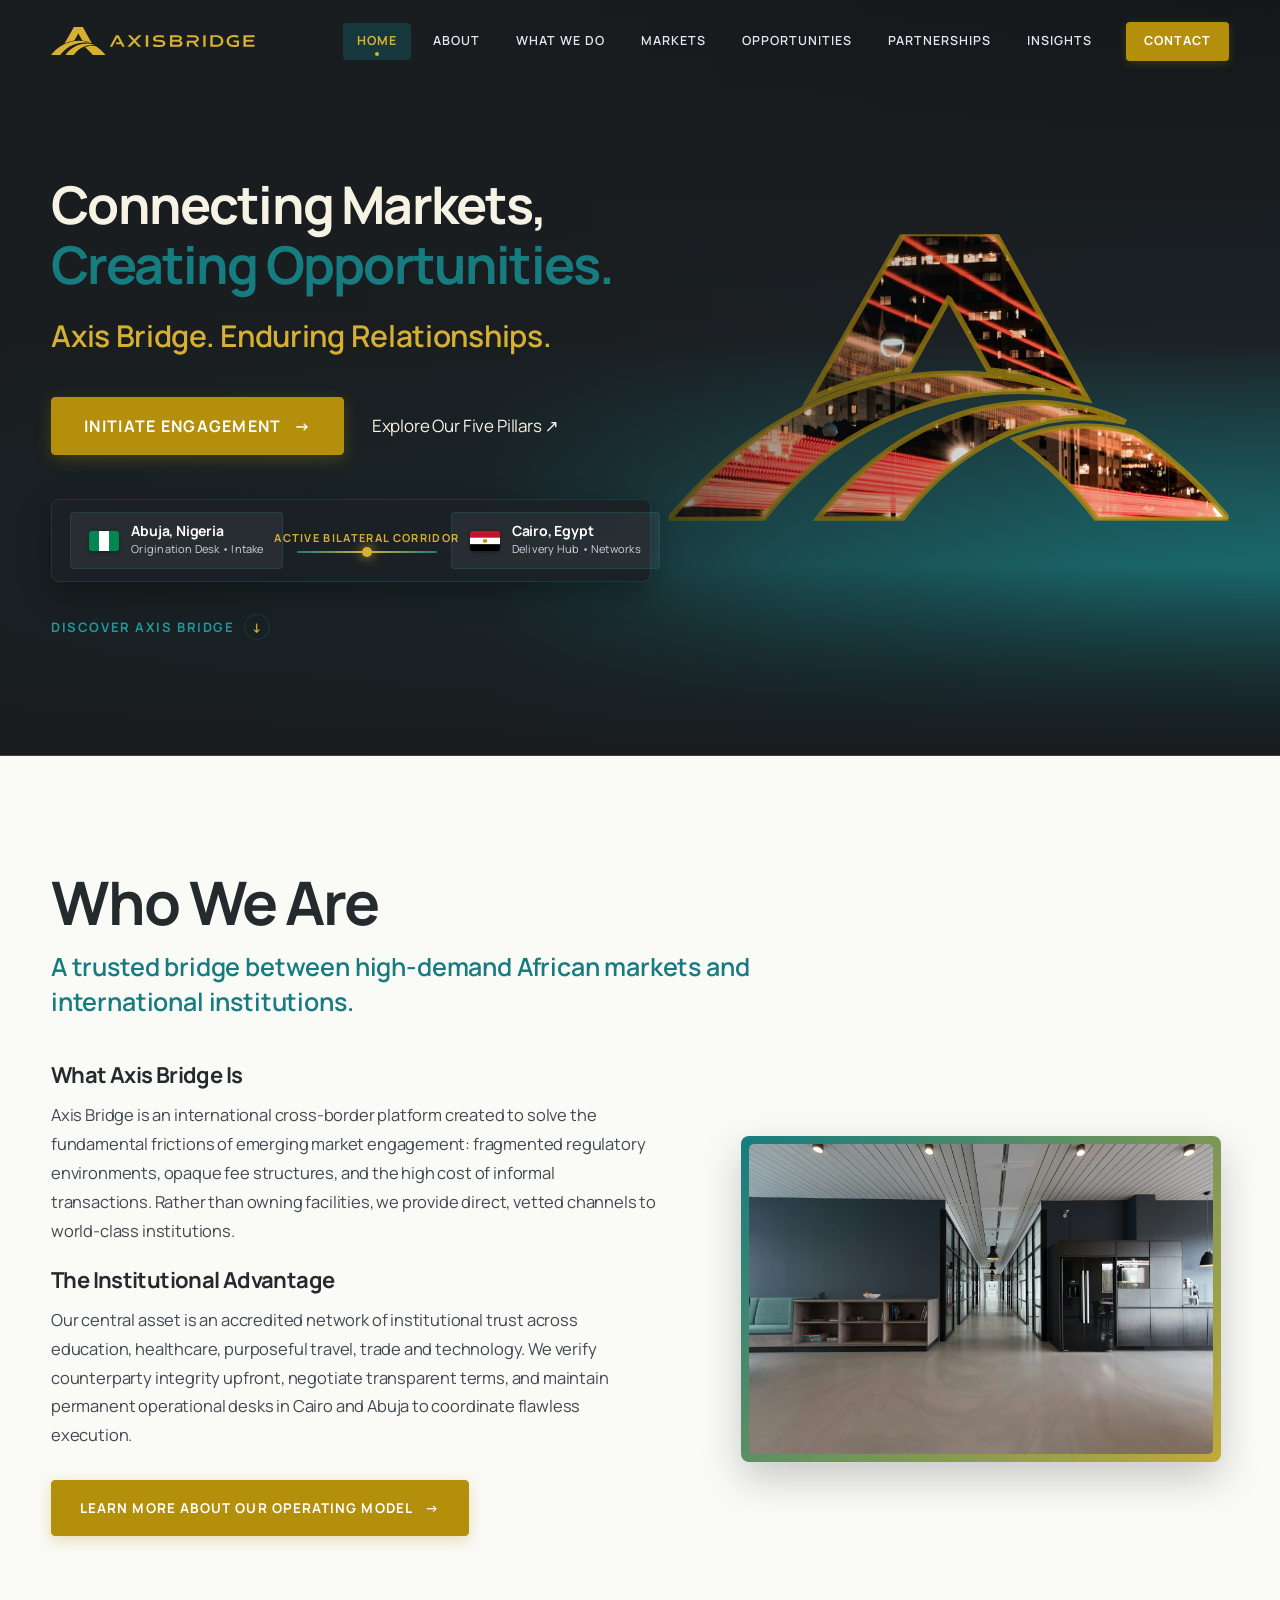
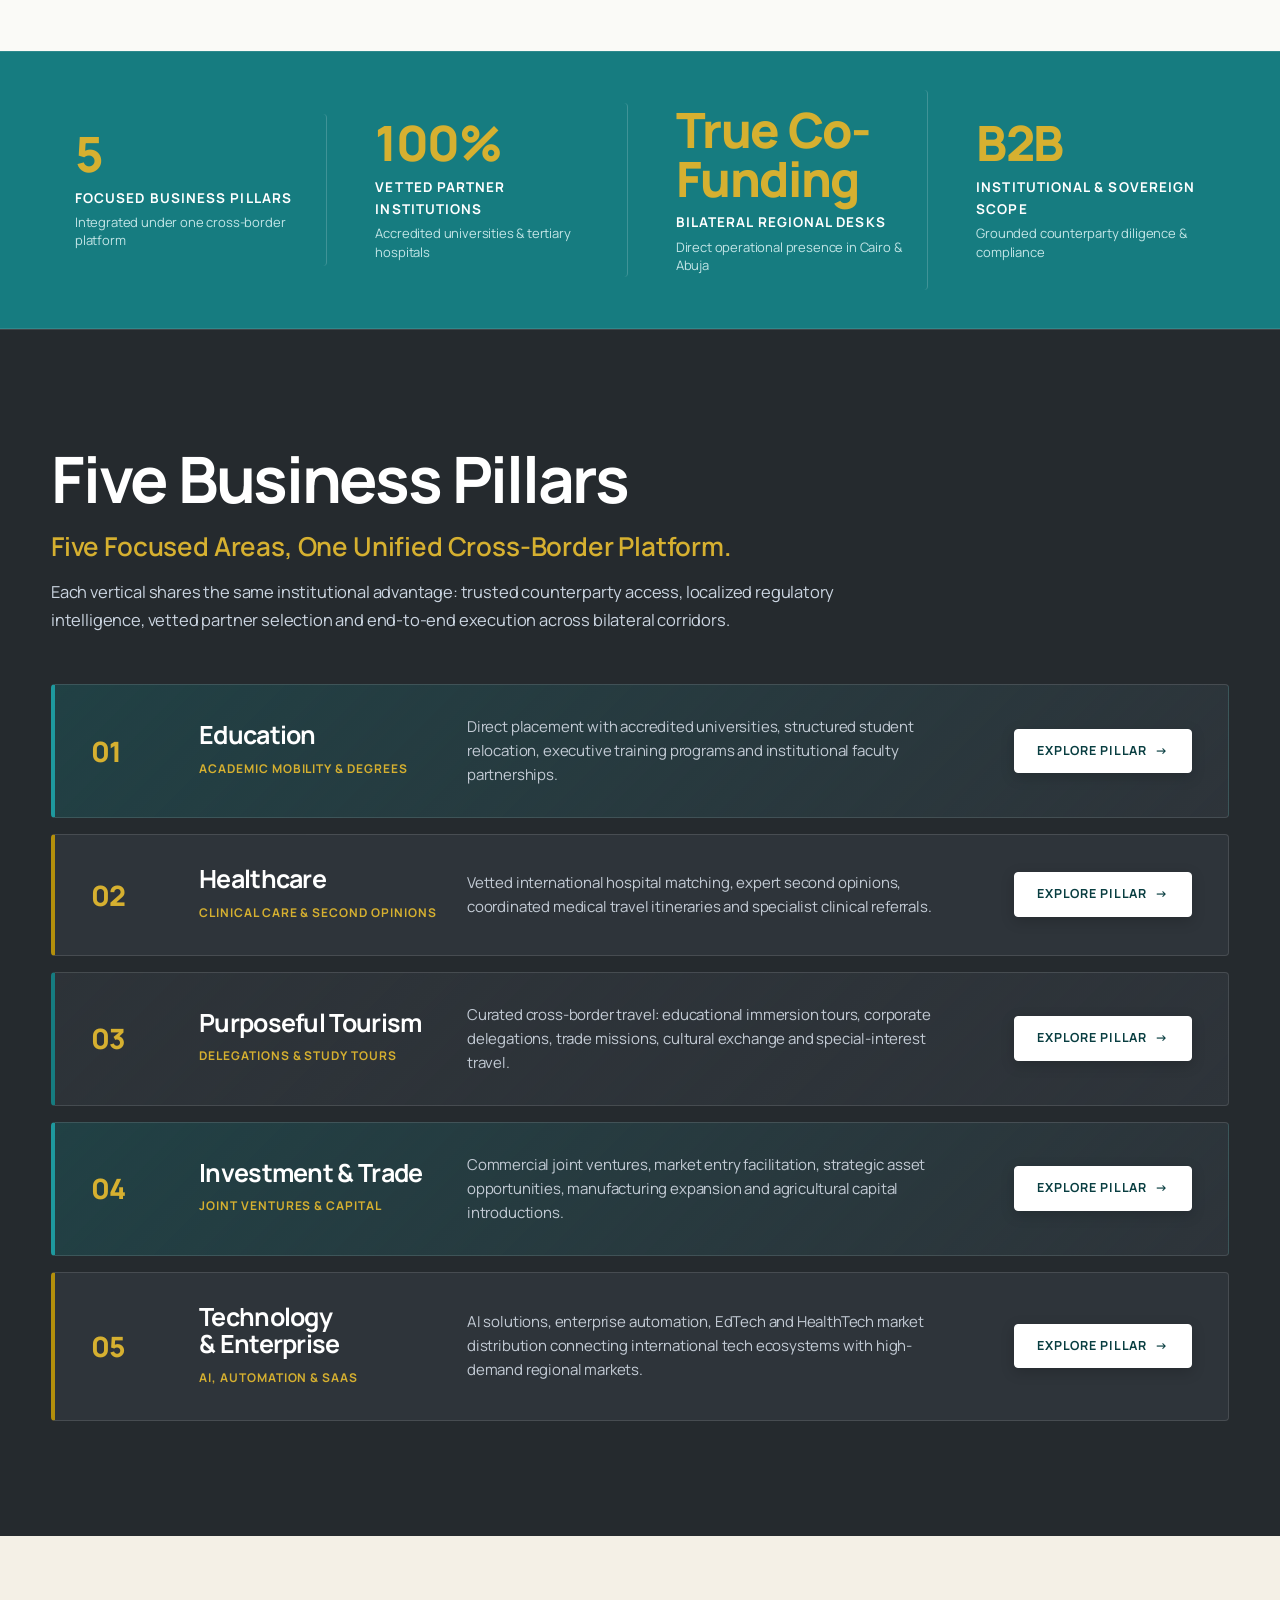
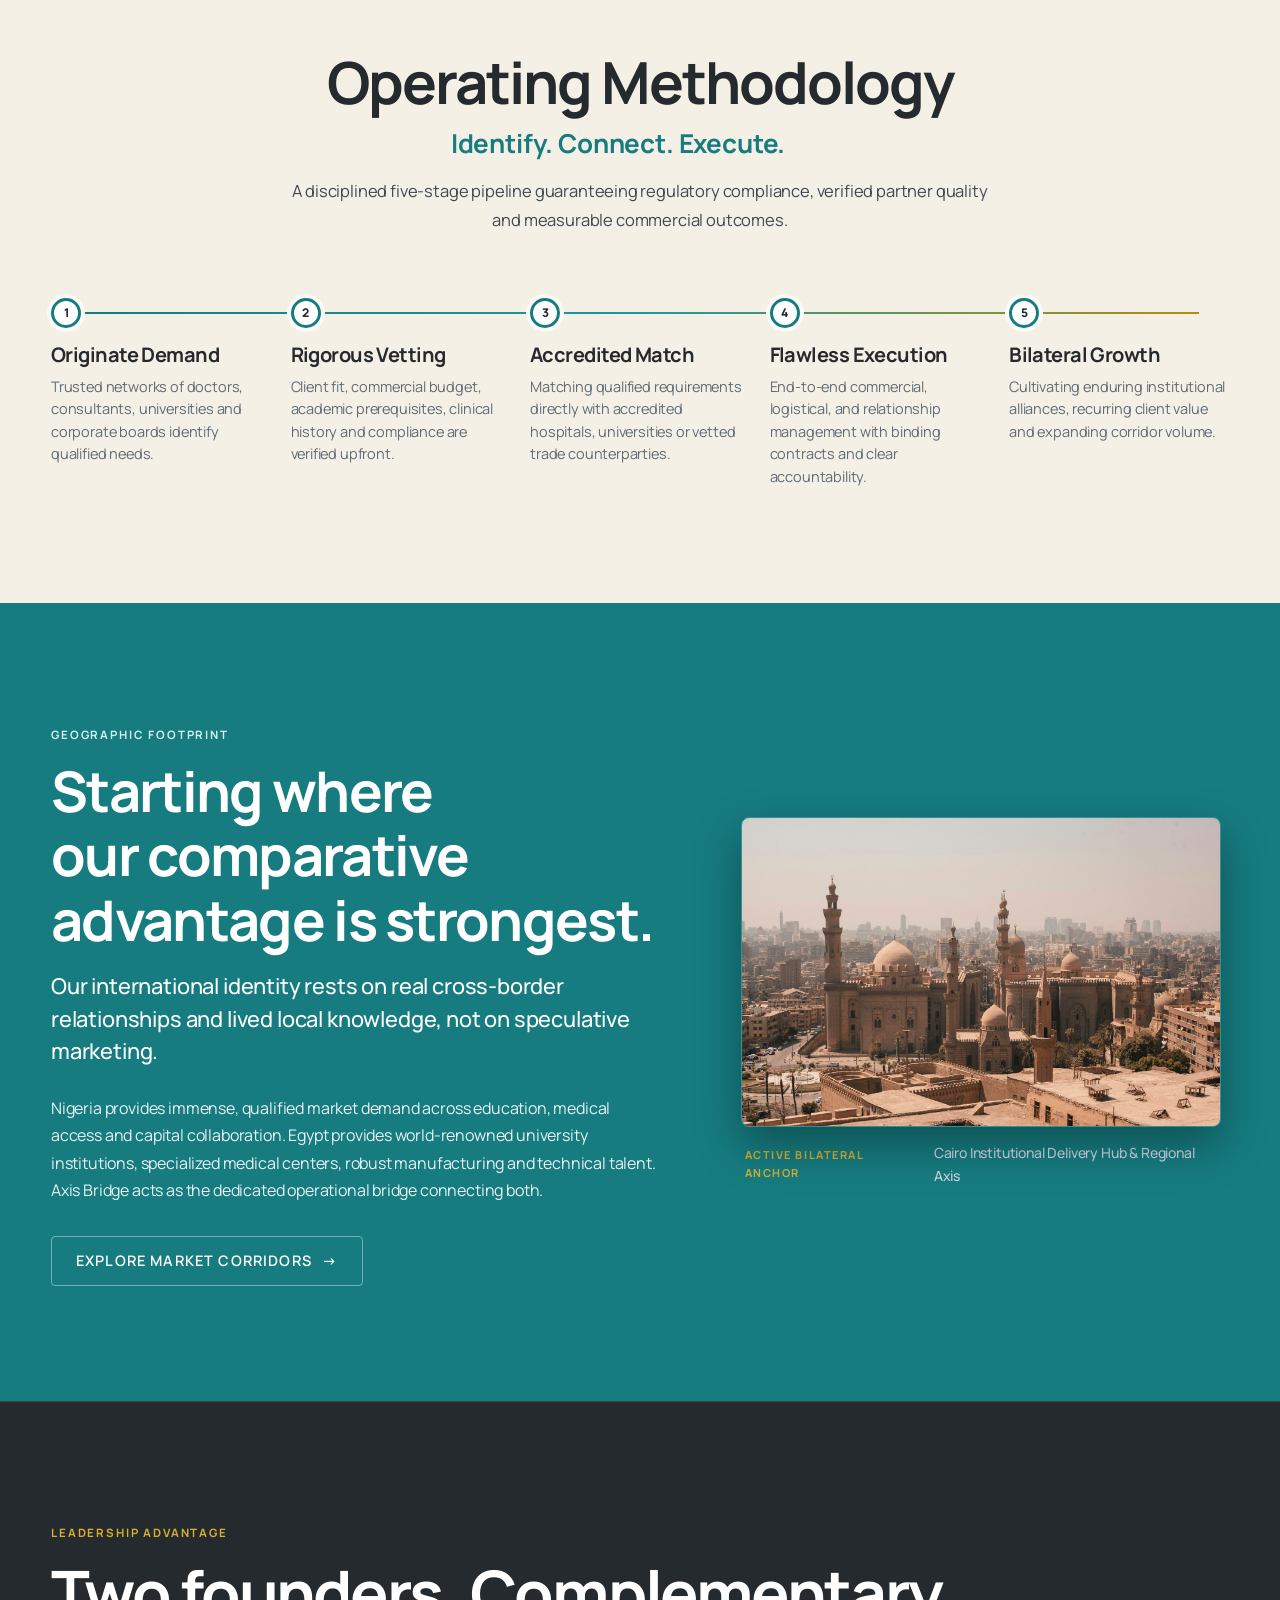
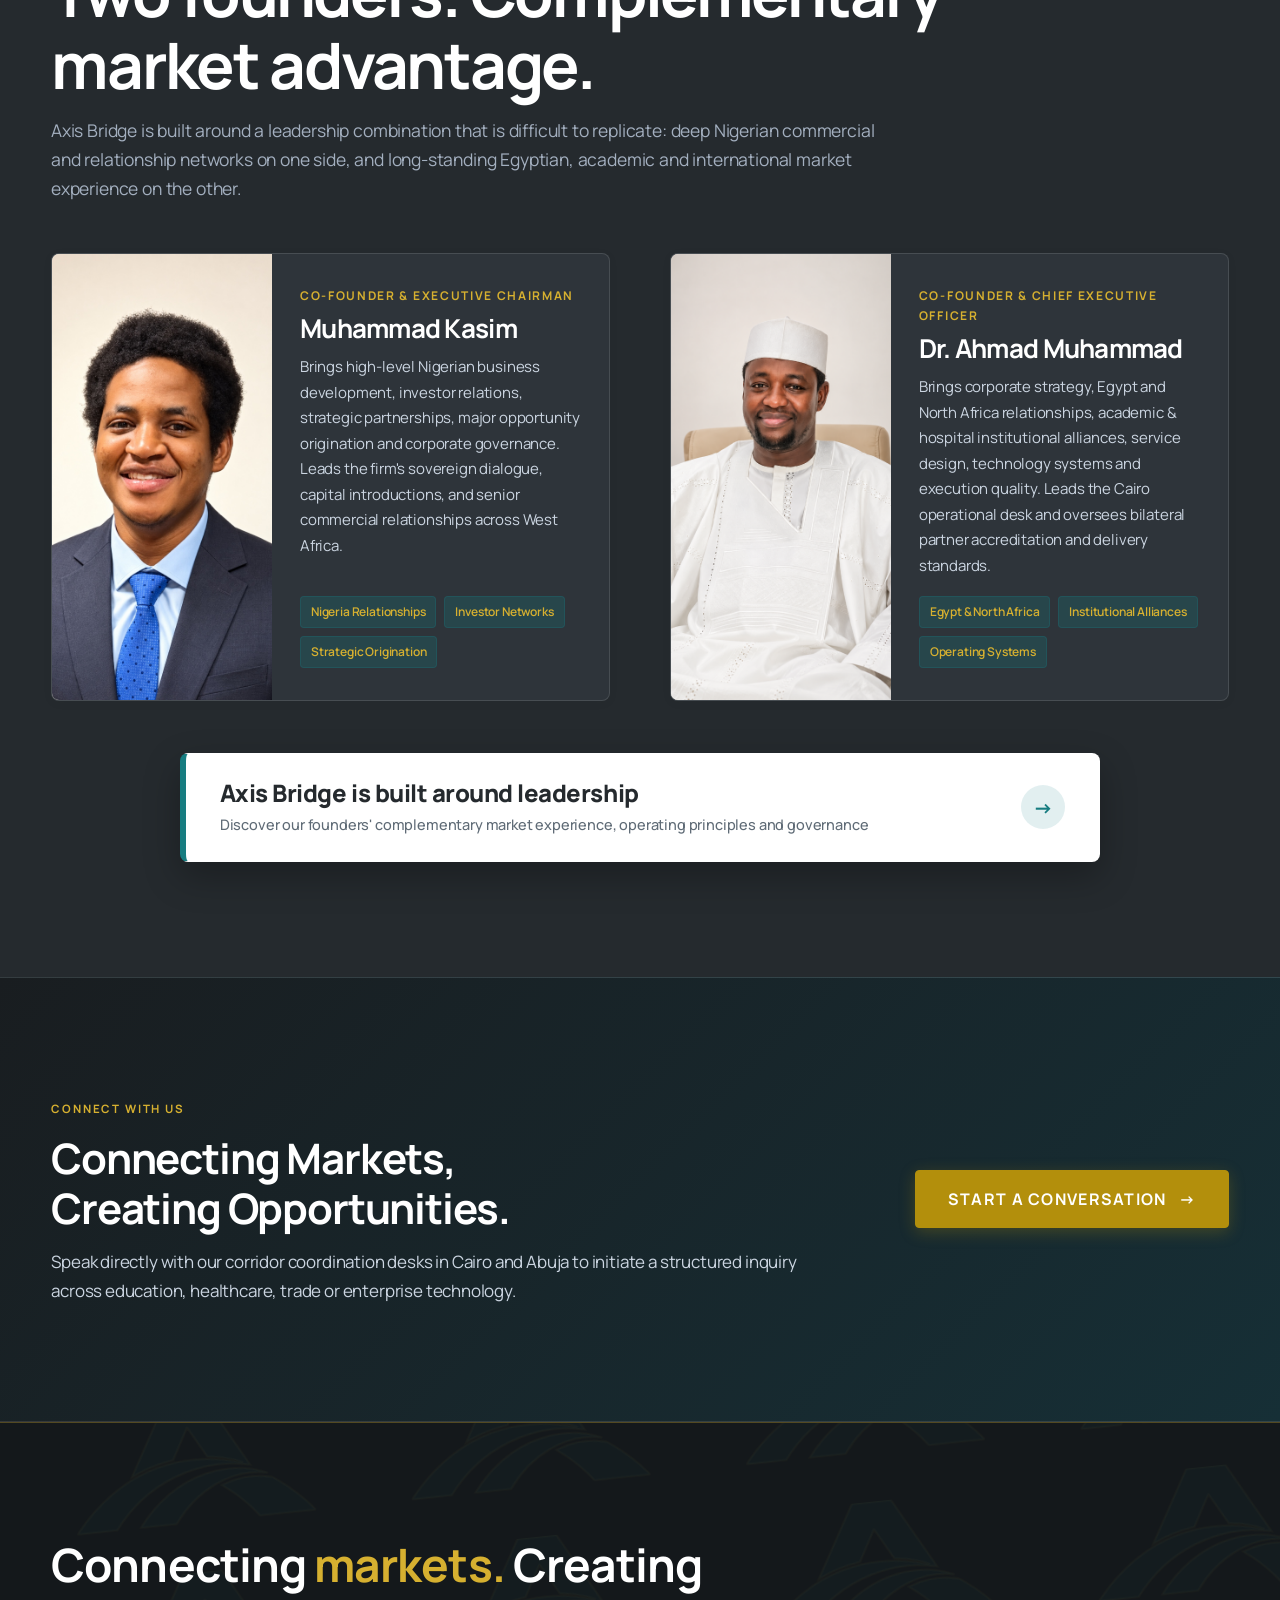
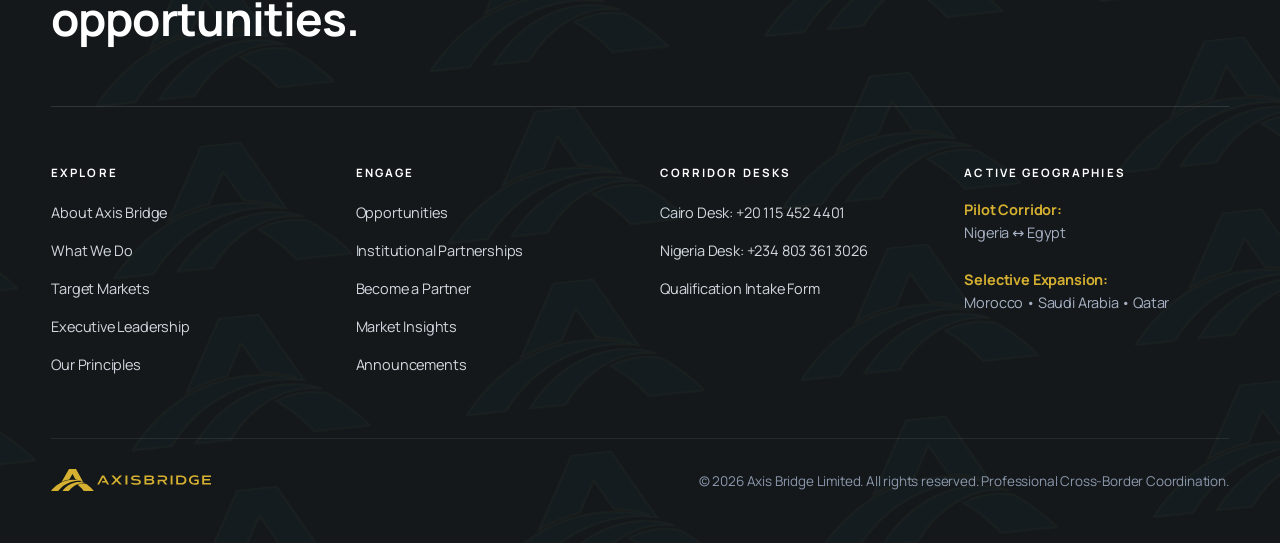
==== index.html @ 4b08eacf "Initial commit: Axis Bridge corporate website UI/UX transformation and brand alignment" ====
<!DOCTYPE html>
<html lang="en">
<head>
  <meta charset="utf-8">
  <meta name="viewport" content="width=device-width, initial-scale=1, viewport-fit=cover">
  <title>Axis Bridge — Connecting Markets. Creating Opportunities.</title>
  <meta name="description" content="Axis Bridge is a premier cross-border business and market access company connecting Nigeria, Egypt, North Africa and the Gulf across education, healthcare, tourism, investment & trade, and technology.">
  
  <!-- Open Graph / SEO Metadata -->
  <meta property="og:type" content="website">
  <meta property="og:title" content="Axis Bridge — Cross-Border Business & Market Access">
  <meta property="og:description" content="Turning trusted relationships and local market knowledge into structured, professional and commercially valuable cross-border business.">
  <meta property="og:url" content="https://axisbridge.com/">
  <meta property="og:image" content="assets/images/hero_bridge_wide.jpg">
  <meta name="twitter:card" content="summary_large_image">

  <!-- Fonts & Stylesheet -->
  <link rel="preconnect" href="https://api.fontshare.com">
  <link rel="preconnect" href="https://fonts.googleapis.com">
  <link rel="preconnect" href="https://fonts.gstatic.com" crossorigin>
  <link rel="stylesheet" href="assets/css/main.css">
</head>
<body>

  <!-- SVG Global Symbol Definitions -->
  <svg width="0" height="0" style="position:absolute;display:none" aria-hidden="true">
    <symbol id="lg" viewBox="847.1 731.6 656.4 90.2">
      <path fill="currentColor" d="M 978.46875 783.882812 C 975.941406 783.429688 973.449219 782.769531 970.910156 782.359375 C 954.722656 779.71875 936.734375 781.960938 921.445312 787.707031 C 903.488281 794.457031 888.191406 806.359375 876.554688 821.496094 C 875.777344 821.558594 874.996094 821.5 874.21875 821.511719 C 866.019531 821.671875 857.613281 821.664062 849.386719 821.660156 C 848.675781 821.660156 847.859375 821.386719 847.101562 821.515625 C 863.570312 801.566406 885.171875 785.367188 910.601562 778.957031 C 928.1875 774.523438 945.445312 774.738281 963.070312 778.824219 C 966.492188 779.621094 969.847656 780.640625 973.238281 781.53125 L 967.6875 779.179688 C 961.222656 776.902344 954.480469 775.390625 947.644531 774.710938 L 935.234375 752.429688 L 934.941406 752.261719 L 922.484375 774.699219 C 911.609375 776.285156 900.910156 779.238281 891.023438 784.015625 L 920.914062 731.640625 L 949.65625 731.734375 Z M 978.46875 783.882812 M 1022.910156 821.515625 C 1022.265625 821.429688 1021.652344 821.65625 1021.015625 821.65625 C 1008.8125 821.65625 996.484375 821.398438 984.289062 821.652344 C 983.496094 821.671875 981.890625 821.828125 981.34375 821.320312 C 975.785156 813.910156 969.378906 807.117188 962.191406 801.265625 C 960.15625 799.613281 957.984375 798.128906 955.988281 796.429688 C 959.515625 795.28125 963.027344 794.066406 966.679688 793.335938 C 973.773438 791.910156 981.054688 791.914062 988.167969 793.199219 C 989.574219 793.453125 992.261719 793.902344 993.5 794.40625 C 994.441406 794.789062 996.644531 796.546875 997.59375 797.238281 C 1007.023438 804.121094 1015.574219 812.457031 1022.910156 821.515625 M 990.496094 791.070312 C 963.246094 784.5 935.929688 800.011719 920.265625 821.5625 C 918.867188 821.5 917.453125 821.507812 916.046875 821.511719 C 911.414062 821.53125 906.714844 821.53125 902.070312 821.511719 C 899.304688 821.5 896.535156 821.535156 893.765625 821.515625 C 906.503906 804.664062 924.714844 791.203125 945.65625 786.691406 C 959.535156 783.703125 975.699219 784.285156 988.753906 790.132812 C 989.308594 790.382812 990.0625 790.679688 990.496094 791.070312 M 1237.839844 778.996094 L 1237.839844 788.410156 L 1238.1875 788.757812 L 1257.964844 788.757812 C 1258.238281 788.757812 1259.734375 788.261719 1260.101562 788.105469 C 1263.90625 786.480469 1263.921875 781.441406 1260.332031 779.648438 C 1260.117188 779.542969 1258.753906 778.996094 1258.664062 778.996094 Z M 1237.839844 772.71875 L 1257.5 772.71875 C 1257.660156 772.71875 1259.3125 772.128906 1259.558594 771.988281 C 1262.695312 770.175781 1261.949219 765.796875 1258.503906 764.742188 C 1258.269531 764.667969 1256.914062 764.351562 1256.800781 764.351562 L 1238.1875 764.351562 L 1237.839844 764.699219 Z M 1230.394531 758.421875 L 1231.195312 758.0625 C 1240.046875 759.21875 1257.460938 755.601562 1264.808594 760.535156 C 1270.046875 764.054688 1270.296875 771.292969 1265.140625 775.003906 C 1264.648438 775.359375 1263.746094 775.320312 1263.898438 775.96875 C 1272.523438 778.511719 1273.039062 789.519531 1265.070312 793.53125 C 1262.597656 794.777344 1259.976562 794.9375 1257.277344 795.277344 L 1230.394531 795.265625 Z M 1230.394531 758.421875 M 1474.921875 764.582031 L 1474.921875 772.71875 L 1499.121094 772.71875 L 1499.121094 778.996094 L 1474.921875 778.996094 L 1474.921875 788.410156 L 1475.273438 788.757812 L 1503.542969 788.757812 L 1503.542969 795.265625 L 1467.011719 795.265625 L 1467.011719 758.421875 L 1467.363281 758.074219 L 1503.191406 758.074219 L 1503.542969 758.421875 L 1503.542969 764.234375 L 1503.191406 764.582031 Z M 1474.921875 764.582031 M 1368.132812 788.988281 L 1382.441406 788.988281 C 1396.3125 788.988281 1399.476562 768.65625 1386.09375 765.117188 C 1382.347656 764.125 1372.828125 763.882812 1368.933594 764.339844 C 1368.59375 764.378906 1368.335938 764.367188 1368.132812 764.699219 Z M 1360.453125 758.65625 C 1360.476562 758.578125 1360.816406 758.246094 1360.921875 758.195312 C 1367.871094 758.269531 1375.28125 757.683594 1382.21875 758.066406 C 1395.695312 758.804688 1405.601562 768.433594 1401.460938 782.425781 C 1396.394531 799.558594 1374.683594 794.5 1361.257812 795.277344 L 1360.453125 794.917969 Z M 1360.453125 758.65625 M 1188.464844 758.140625 C 1193.875 757.617188 1201.820312 757.90625 1207.171875 758.84375 C 1207.785156 758.953125 1211.746094 759.761719 1211.773438 760.046875 L 1209.539062 765.960938 C 1203.527344 764.414062 1196.941406 763.953125 1190.726562 764.351562 C 1188.171875 764.515625 1183.574219 765.125 1183.386719 768.425781 C 1183.203125 771.679688 1187.097656 772.402344 1189.566406 772.714844 C 1199.074219 773.921875 1217.21875 771.585938 1215.480469 786.523438 C 1214.214844 797.347656 1194.714844 796.589844 1187.03125 795.703125 C 1182.941406 795.226562 1178.878906 794.132812 1175.121094 792.488281 L 1177.953125 786.464844 C 1180.769531 787.554688 1183.617188 788.601562 1186.609375 789.148438 C 1191.273438 790 1202.867188 790.816406 1206.539062 787.589844 C 1209.039062 785.398438 1207.925781 782.140625 1205.03125 780.972656 C 1199.984375 778.933594 1190.988281 780.128906 1184.976562 778.695312 C 1170.460938 775.222656 1174.144531 759.53125 1188.464844 758.140625 M 1452.820312 792.710938 C 1450.648438 793.667969 1448.601562 794.570312 1446.265625 795.109375 C 1434.730469 797.765625 1418.125 795.964844 1413.730469 783.066406 C 1409.585938 770.910156 1417.25 760.363281 1429.273438 757.910156 C 1436.554688 756.425781 1445.417969 757.042969 1451.871094 760.785156 L 1449.09375 766.441406 C 1438.382812 760.742188 1418.921875 762.386719 1420.484375 778.410156 C 1421.519531 789.066406 1433.605469 790.789062 1442.195312 789.417969 C 1443.394531 789.226562 1444.847656 789.105469 1445.839844 788.410156 L 1445.839844 781.085938 L 1435.140625 781.085938 L 1435.140625 774.808594 L 1452.472656 774.808594 L 1452.820312 775.160156 Z M 1452.820312 792.710938 M 1310.082031 775.972656 C 1318.621094 775.070312 1317.726562 764.484375 1309.625 764.34375 L 1287.316406 764.3125 L 1284.890625 760.695312 L 1284.601562 758.304688 L 1308.230469 758.0625 C 1317.351562 757.53125 1326.84375 764.9375 1322.496094 774.660156 C 1320.40625 779.339844 1317.503906 779.71875 1313.308594 781.296875 C 1313.0625 781.390625 1312.914062 781.179688 1312.992188 781.664062 L 1323.691406 795.265625 L 1314.386719 795.265625 L 1304.730469 782.015625 L 1291.585938 782.015625 L 1291.585938 795.265625 L 1284.605469 795.265625 L 1284.605469 775.972656 Z M 1310.082031 775.972656 M 1138.722656 758.308594 L 1120.59375 776.585938 L 1137.5625 795.265625 L 1128.371094 795.265625 L 1115.808594 781.554688 L 1102.546875 795.265625 L 1093.121094 795.265625 L 1110.773438 776.28125 L 1094.519531 758.308594 L 1103.941406 758.308594 C 1107.335938 761.960938 1110.515625 765.851562 1113.941406 769.46875 C 1114.25 769.792969 1115.695312 771.363281 1116.007812 771.308594 L 1128.835938 758.308594 Z M 1138.722656 758.308594 M 1084.980469 795.265625 L 1077.183594 795.265625 L 1072.648438 786.898438 L 1055.429688 786.898438 L 1058.210938 781.253906 C 1058.316406 781.117188 1058.6875 780.855469 1058.804688 780.855469 L 1069.160156 780.855469 L 1060.898438 765.050781 L 1044.378906 795.265625 L 1036.585938 795.265625 L 1056.472656 758.535156 C 1056.652344 758.296875 1056.90625 758.324219 1057.164062 758.292969 C 1058.015625 758.191406 1064.558594 758.222656 1064.972656 758.421875 Z M 1084.980469 795.265625 M 1160.363281 795.265625 L 1152.449219 795.265625 L 1152.449219 758.304688 L 1160.363281 758.304688 Z M 1160.363281 795.265625 M 1345.328125 795.265625 L 1337.652344 795.265625 L 1337.652344 758.304688 L 1345.328125 758.304688 Z M 1345.328125 795.265625 "/>
    </symbol>
    <symbol id="mk" viewBox="847 732 176 90">
      <path d="M 978.46875 783.882812 C 975.941406 783.429688 973.449219 782.769531 970.910156 782.359375 C 954.722656 779.71875 936.734375 781.960938 921.445312 787.707031 C 903.488281 794.457031 888.191406 806.359375 876.554688 821.496094 C 875.777344 821.558594 874.996094 821.5 874.21875 821.511719 C 866.019531 821.671875 857.613281 821.664062 849.386719 821.660156 C 848.675781 821.660156 847.859375 821.386719 847.101562 821.515625 C 863.570312 801.566406 885.171875 785.367188 910.601562 778.957031 C 928.1875 774.523438 945.445312 774.738281 963.070312 778.824219 C 966.492188 779.621094 969.847656 780.640625 973.238281 781.53125 L 967.6875 779.179688 C 961.222656 776.902344 954.480469 775.390625 947.644531 774.710938 L 935.234375 752.429688 L 934.941406 752.261719 L 922.484375 774.699219 C 911.609375 776.285156 900.910156 779.238281 891.023438 784.015625 L 920.914062 731.640625 L 949.65625 731.734375 Z M 1022.910156 821.515625 C 1022.265625 821.429688 1021.652344 821.65625 1021.015625 821.65625 C 1008.8125 821.65625 996.484375 821.398438 984.289062 821.652344 C 983.496094 821.671875 981.890625 821.828125 981.34375 821.320312 C 975.785156 813.910156 969.378906 807.117188 962.191406 801.265625 C 960.15625 799.613281 957.984375 798.128906 955.988281 796.429688 C 959.515625 795.28125 963.027344 794.066406 966.679688 793.335938 C 973.773438 791.910156 981.054688 791.914062 988.167969 793.199219 C 989.574219 793.453125 992.261719 793.902344 993.5 794.40625 C 994.441406 794.789062 996.644531 796.546875 997.59375 797.238281 C 1007.023438 804.121094 1015.574219 812.457031 1022.910156 821.515625 M 990.496094 791.070312 C 963.246094 784.5 935.929688 800.011719 920.265625 821.5625 C 918.867188 821.5 917.453125 821.507812 916.046875 821.511719 C 911.414062 821.53125 906.714844 821.53125 902.070312 821.511719 C 899.304688 821.5 896.535156 821.535156 893.765625 821.515625 C 906.503906 804.664062 924.714844 791.203125 945.65625 786.691406 C 959.535156 783.703125 975.699219 784.285156 988.753906 790.132812 C 989.308594 790.382812 990.0625 790.679688 990.496094 791.070312"/>
    </symbol>
  </svg>

  <!-- Site Header & Navigation (Underlines removed, elevated design) -->
  <header class="site-header" id="mainHeader">
    <a href="index.html" class="brand" aria-label="Axis Bridge Home">
      <svg viewBox="0 0 656.4 90.2" aria-hidden="true"><use href="#lg"/></svg>
    </a>
    <button class="mobile-toggle" aria-expanded="false" aria-controls="primaryNav">Menu</button>
    <nav class="primary-nav" id="primaryNav" aria-label="Primary Navigation">
      <a href="index.html">Home</a>
      <a href="about.html">About</a>
      <a href="what-we-do.html">What We Do</a>
      <a href="markets.html">Markets</a>
      <a href="opportunities.html">Opportunities</a>
      <a href="partnerships.html">Partnerships</a>
      <a href="insights.html">Insights</a>
      <a href="contact.html" class="nav-cta">Contact</a>
    </nav>
  </header>

  <!-- MAIN HOMEPAGE HERO: Balanced height, Bridge photo integrated into logo mark pattern -->
  <main id="mainContent">
    <section class="hero-refined" id="hero">
      
      <!-- Integrated Architectural Bridge Photo inside Axis Bridge Logo Mark Pattern (Enhanced Visibility) -->
      <div class="hero-visual-stage" aria-hidden="true">
        <svg id="heroStage" viewBox="0 0 1600 900" preserveAspectRatio="xMidYMid slice">
          <defs>
            <!-- Atmospheric brand gradient (Charcoal & Brand Teal) -->
            <linearGradient id="skyGrad" x1="0" y1="0" x2="0" y2="1">
              <stop offset="0%" stop-color="#14181B"/>
              <stop offset="45%" stop-color="#1C2125"/>
              <stop offset="75%" stop-color="#167C80" stop-opacity="0.75"/>
              <stop offset="100%" stop-color="#14181B"/>
            </linearGradient>

            <!-- Axis Bridge Mask: Cutout revealing the bridge photograph inside official mark geometry -->
            <mask id="heroPatternMask">
              <rect id="maskRect" width="1600" height="900" fill="#000"/>
              <g id="gMask" fill="#fff" transform="translate(680 70) scale(6.4) translate(-847 -732)">
                <use href="#mk" x="847" y="732" width="176" height="90"/>
              </g>
            </mask>

            <!-- Axis Gold subtle sheen overlay -->
            <linearGradient id="goldTint" x1="0" y1="0" x2="1" y2="1">
              <stop offset="0%" stop-color="#B38F0C" stop-opacity="0.35"/>
              <stop offset="100%" stop-color="#167C80" stop-opacity="0.15"/>
            </linearGradient>
          </defs>

          <!-- Atmosphere Layer -->
          <rect id="bgRect" width="1600" height="900" fill="url(#skyGrad)"/>

          <!-- High-Res Architectural Bridge Image Masked inside the Axis Bridge Pattern (Full Vibrant Clarity) -->
          <image href="assets/images/hero_bridge_wide.jpg" width="1600" height="900" preserveAspectRatio="xMidYMid slice" mask="url(#heroPatternMask)" opacity="1"/>

          <!-- Gold Sheen Accent on Masked Bridge -->
          <rect width="1600" height="900" fill="url(#goldTint)" mask="url(#heroPatternMask)" style="mix-blend-mode: overlay;"/>

          <!-- Subtle Branded Gold Outline around Pattern geometry to define the architectural form -->
          <g id="gMarkOutline" fill="none" stroke="#B38F0C" stroke-width="1.8" opacity="0.8" transform="translate(680 70) scale(6.4) translate(-847 -732)">
            <use href="#mk" x="847" y="732" width="176" height="90"/>
          </g>
        </svg>
      </div>

      <div class="hero-vignette" aria-hidden="true"></div>

      <!-- Hero Editorial Content: Succinct, Architectural & Distinctive (No Overlapping Elements) -->
      <div class="container">
        <div class="hero-content">
          <h1 class="display-title hero-animate-in" style="font-size: clamp(36px, 4.4vw, 52px); line-height: 1.16; margin-bottom: 16px;">
            Connecting Markets,<br>
            <em>Creating Opportunities.</em>
          </h1>

          <div class="hero-narrative-block hero-animate-in">
            <p class="hero-credo" style="font-size: clamp(20px, 2.4vw, 30px); font-weight: 600; color: var(--gold-light); letter-spacing: -0.01em; margin-bottom: 24px;">
              Axis Bridge. Enduring Relationships.
            </p>
          </div>

          <!-- Redesigned Hero CTA: Prominent Primary Action + Editorial Pathway -->
          <div class="hero-cta-editorial hero-animate-in">
            <a href="contact.html" class="btn btn-primary btn-lg">
              Initiate Engagement <span class="arrow">→</span>
            </a>
            <a href="what-we-do.html" class="hero-link-editorial">
              Explore Our Five Pillars <span class="arr">↗</span>
            </a>
          </div>

          <!-- Active Bilateral Anchors: Dedicated Module on One Horizontal Line with Identical Shape, Typography, and Hover -->
          <div class="bilateral-corridor-card hero-animate-in">
            <a href="markets.html#active-corridor" class="corridor-node-btn" aria-label="Abuja Nigeria Bilateral Desk">
              <svg class="flag-icon" viewBox="0 0 36 24" width="30" height="20" aria-label="Flag of Nigeria">
                <rect width="12" height="24" fill="#008751"/>
                <rect x="12" width="12" height="24" fill="#FFFFFF"/>
                <rect x="24" width="12" height="24" fill="#008751"/>
              </svg>
              <div>
                <div class="city">Abuja, Nigeria</div>
                <div class="role">Origination Desk &bull; Intake</div>
              </div>
            </a>

            <div class="corridor-connector">
              <span class="corridor-label-active">Active Bilateral Corridor</span>
              <div class="corridor-line">
                <span class="corridor-pulse-dot"></span>
              </div>
            </div>

            <a href="markets.html#active-corridor" class="corridor-node-btn" aria-label="Cairo Egypt Bilateral Delivery Hub">
              <svg class="flag-icon" viewBox="0 0 36 24" width="30" height="20" aria-label="Flag of Egypt">
                <rect width="36" height="8" fill="#C8102E"/>
                <rect y="8" width="36" height="8" fill="#FFFFFF"/>
                <rect y="16" width="36" height="8" fill="#000000"/>
                <path d="M16 10h4l.6 2.4-1.2 1.6h-2.8l-1.2-1.6z" fill="#C09300"/>
                <circle cx="18" cy="11.2" r="1" fill="#B38F0C"/>
              </svg>
              <div>
                <div class="city">Cairo, Egypt</div>
                <div class="role">Delivery Hub &bull; Networks</div>
              </div>
            </a>
          </div>

          <!-- Hero Transition to Who We Are -->
          <div>
            <a href="#who-we-are" class="hero-scroll-transition" aria-label="Explore Who We Are">
              <span>Discover Axis Bridge</span>
              <span class="scroll-arrow">↓</span>
            </a>
          </div>
        </div>
      </div>
    </section>

    <!-- SECTION: WHO WE ARE (Clean Photograph with Colorful Animated Geometric Frame, No Overlays) -->
    <section class="section" id="who-we-are" style="background-color: var(--paper);">
      <div class="container">
        <div class="reveal" style="max-width: 1040px; margin-bottom: 44px;">
          <h2 class="display-title" style="color: var(--charcoal); font-size: clamp(38px, 5vw, 60px); margin-bottom: 14px;">Who We Are</h2>
          <p class="lead-text" style="color: var(--teal); font-weight: 600; font-size: clamp(19px, 2.2vw, 25px); line-height: 1.4; margin: 0;">
            A trusted bridge between high-demand African markets and international institutions.
          </p>
        </div>

        <div class="who-we-are-grid">
          <div class="who-we-are-text reveal">
            <h3 style="font-size: 22px; color: var(--charcoal); margin-bottom: 14px; font-weight: 700;">What Axis Bridge Is</h3>
            <p style="color: var(--ink-secondary); font-size: 16.5px; line-height: 1.75; margin-bottom: 22px;">
              Axis Bridge is an international cross-border platform created to solve the fundamental frictions of emerging market engagement: fragmented regulatory environments, opaque fee structures, and the high cost of informal transactions. Rather than owning facilities, we provide direct, vetted channels to world-class institutions.
            </p>

            <h3 style="font-size: 22px; color: var(--charcoal); margin-bottom: 14px; font-weight: 700;">The Institutional Advantage</h3>
            <p style="color: var(--ink-secondary); font-size: 16.5px; line-height: 1.75; margin-bottom: 30px;">
              Our central asset is an accredited network of institutional trust across education, healthcare, purposeful travel, trade and technology. We verify counterparty integrity upfront, negotiate transparent terms, and maintain permanent operational desks in Cairo and Abuja to coordinate flawless execution.
            </p>

            <div>
              <a href="about.html" class="btn btn-primary">
                Learn More About Our Operating Model <span class="arrow">→</span>
              </a>
            </div>
          </div>

          <div class="who-we-are-visual reveal">
            <!-- Clean Photograph with Animated Colorful Geometric Frame (Zero Text Overlays) -->
            <div class="image-frame-geometric">
              <div class="image-frame-inner">
                <img src="assets/images/boardroom.jpg" alt="Axis Bridge cross-border institutional meeting" loading="lazy">
              </div>
            </div>
          </div>
        </div>
      </div>
    </section>

    <!-- SECTION: COHESIVE HORIZONTAL STATISTICS STRIP (Animated on Entry with Meaningful Hover) -->
    <section class="stats-strip">
      <div class="container">
        <div class="stats-strip-grid reveal">
          <div class="stats-strip-item">
            <span class="stat-value">5</span>
            <span class="stat-label">Focused Business Pillars</span>
            <span class="stat-sub">Integrated under one cross-border platform</span>
          </div>

          <div class="stats-strip-item">
            <span class="stat-value">100%</span>
            <span class="stat-label">Vetted Partner Institutions</span>
            <span class="stat-sub">Accredited universities &amp; tertiary hospitals</span>
          </div>

          <div class="stats-strip-item">
            <span class="stat-value">True Co-Funding</span>
            <span class="stat-label">Bilateral Regional Desks</span>
            <span class="stat-sub">Direct operational presence in Cairo &amp; Abuja</span>
          </div>

          <div class="stats-strip-item">
            <span class="stat-value">B2B</span>
            <span class="stat-label">Institutional &amp; Sovereign Scope</span>
            <span class="stat-sub">Grounded counterparty diligence &amp; compliance</span>
          </div>
        </div>
      </div>
    </section>

    <!-- SECTION: FIVE BUSINESS PILLARS (Alternating Brand Tones & White CTA Buttons) -->
    <section class="section section-charcoal" id="pillars">
      <div class="container">
        <div class="reveal" style="max-width: 860px; margin-bottom: 50px;">
          <h2 class="display-title" style="color: #FFFFFF; font-size: clamp(38px, 5vw, 64px); margin-bottom: 14px;">Five Business Pillars</h2>
          <p class="lead-text" style="color: var(--gold-light); font-weight: 600; font-size: clamp(20px, 2.3vw, 26px); margin-bottom: 12px;">
            Five Focused Areas, One Unified Cross-Border Platform.
          </p>
          <p style="color: #CBD5E1; font-size: 16.5px; line-height: 1.7; margin: 0;">
            Each vertical shares the same institutional advantage: trusted counterparty access, localized regulatory intelligence, vetted partner selection and end-to-end execution across bilateral corridors.
          </p>
        </div>

        <div class="pillars-editorial reveal">
          <!-- Pillar 1: Education (Teal Tone) -->
          <div class="pillar-row-item pillar-tone-teal">
            <div class="pillar-num-large">01</div>
            <div>
              <h3>Education</h3>
              <span style="font-size: 12px; font-weight: 700; color: var(--gold-light); text-transform: uppercase; letter-spacing: 0.08em;">Academic Mobility &amp; Degrees</span>
            </div>
            <p>
              Direct placement with accredited universities, structured student relocation, executive training programs and institutional faculty partnerships.
            </p>
            <div class="pillar-cta-cell">
              <a href="what-we-do.html#education" class="pillar-cta-btn-white">Explore Pillar <span class="arr">→</span></a>
            </div>
          </div>

          <!-- Pillar 2: Healthcare (Charcoal Tone) -->
          <div class="pillar-row-item pillar-tone-charcoal">
            <div class="pillar-num-large">02</div>
            <div>
              <h3>Healthcare</h3>
              <span style="font-size: 12px; font-weight: 700; color: var(--gold-light); text-transform: uppercase; letter-spacing: 0.08em;">Clinical Care &amp; Second Opinions</span>
            </div>
            <p>
              Vetted international hospital matching, expert second opinions, coordinated medical travel itineraries and specialist clinical referrals.
            </p>
            <div class="pillar-cta-cell">
              <a href="what-we-do.html#healthcare" class="pillar-cta-btn-white">Explore Pillar <span class="arr">→</span></a>
            </div>
          </div>

          <!-- Pillar 3: Tourism (Slate Tone) -->
          <div class="pillar-row-item pillar-tone-slate">
            <div class="pillar-num-large">03</div>
            <div>
              <h3>Purposeful Tourism</h3>
              <span style="font-size: 12px; font-weight: 700; color: var(--gold-light); text-transform: uppercase; letter-spacing: 0.08em;">Delegations &amp; Study Tours</span>
            </div>
            <p>
              Curated cross-border travel: educational immersion tours, corporate delegations, trade missions, cultural exchange and special-interest travel.
            </p>
            <div class="pillar-cta-cell">
              <a href="what-we-do.html#tourism" class="pillar-cta-btn-white">Explore Pillar <span class="arr">→</span></a>
            </div>
          </div>

          <!-- Pillar 4: Investment & Trade (Teal Tone) -->
          <div class="pillar-row-item pillar-tone-teal">
            <div class="pillar-num-large">04</div>
            <div>
              <h3>Investment &amp; Trade</h3>
              <span style="font-size: 12px; font-weight: 700; color: var(--gold-light); text-transform: uppercase; letter-spacing: 0.08em;">Joint Ventures &amp; Capital</span>
            </div>
            <p>
              Commercial joint ventures, market entry facilitation, strategic asset opportunities, manufacturing expansion and agricultural capital introductions.
            </p>
            <div class="pillar-cta-cell">
              <a href="what-we-do.html#investment-trade" class="pillar-cta-btn-white">Explore Pillar <span class="arr">→</span></a>
            </div>
          </div>

          <!-- Pillar 5: Technology (Charcoal Tone) -->
          <div class="pillar-row-item pillar-tone-charcoal">
            <div class="pillar-num-large">05</div>
            <div>
              <h3>Technology &amp; Enterprise</h3>
              <span style="font-size: 12px; font-weight: 700; color: var(--gold-light); text-transform: uppercase; letter-spacing: 0.08em;">AI, Automation &amp; SaaS</span>
            </div>
            <p>
              AI solutions, enterprise automation, EdTech and HealthTech market distribution connecting international tech ecosystems with high-demand regional markets.
            </p>
            <div class="pillar-cta-cell">
              <a href="what-we-do.html#technology" class="pillar-cta-btn-white">Explore Pillar <span class="arr">→</span></a>
            </div>
          </div>
        </div>
      </div>
    </section>

    <!-- SECTION: OPERATING METHODOLOGY (Connected Timeline with Staggered Transitions) -->
    <section class="section" id="how-we-work" style="background-color: var(--paper-warm);">
      <div class="container">
        <div class="reveal" style="text-align: center; max-width: 860px; margin: 0 auto 60px;">
          <h2 class="display-title" style="color: var(--charcoal); font-size: clamp(38px, 4.8vw, 58px); margin-bottom: 12px;">Operating Methodology</h2>
          <p class="lead-text" style="color: var(--teal); font-weight: 700; font-size: clamp(20px, 2.2vw, 26px); margin-bottom: 14px;">
            Identify. Connect. Execute.
          </p>
          <p style="margin: 0 auto; color: var(--ink-secondary); font-size: 16.5px; line-height: 1.7; max-width: 720px;">
            A disciplined five-stage pipeline guaranteeing regulatory compliance, verified partner quality and measurable commercial outcomes.
          </p>
        </div>

        <div class="methodology-timeline reveal">
          <div class="methodology-node">
            <div class="methodology-marker">1</div>
            <h4>Originate Demand</h4>
            <p>Trusted networks of doctors, consultants, universities and corporate boards identify qualified needs.</p>
          </div>

          <div class="methodology-node">
            <div class="methodology-marker">2</div>
            <h4>Rigorous Vetting</h4>
            <p>Client fit, commercial budget, academic prerequisites, clinical history and compliance are verified upfront.</p>
          </div>

          <div class="methodology-node">
            <div class="methodology-marker">3</div>
            <h4>Accredited Match</h4>
            <p>Matching qualified requirements directly with accredited hospitals, universities or vetted trade counterparties.</p>
          </div>

          <div class="methodology-node">
            <div class="methodology-marker">4</div>
            <h4>Flawless Execution</h4>
            <p>End-to-end commercial, logistical, and relationship management with binding contracts and clear accountability.</p>
          </div>

          <div class="methodology-node">
            <div class="methodology-marker">5</div>
            <h4>Bilateral Growth</h4>
            <p>Cultivating enduring institutional alliances, recurring client value and expanding corridor volume.</p>
          </div>
        </div>
      </div>
    </section>

    <!-- SECTION: BILATERAL CORRIDORS & MARKETS (Clean Photography, Caption Outside) -->
    <section class="section section-teal" id="markets-preview">
      <div class="container">
        <div class="who-we-are-grid" style="align-items: center;">
          <div class="reveal" style="max-width: 620px;">
            <div class="kicker kicker-gold">Geographic Footprint</div>
            <h2 class="section-title" style="color: #FFFFFF; font-size: clamp(38px, 4.8vw, 56px); font-family: var(--font-display); line-height: 1.15; margin-bottom: 18px;">Starting where our comparative advantage is strongest.</h2>
            <p class="lead-text" style="color: #FFFFFF; font-weight: 500;">
              Our international identity rests on real cross-border relationships and lived local knowledge, not on speculative marketing.
            </p>
            <p style="color: rgba(255, 255, 255, 0.9); font-size: 16px; line-height: 1.7;">
              Nigeria provides immense, qualified market demand across education, medical access and capital collaboration. Egypt provides world-renowned university institutions, specialized medical centers, robust manufacturing and technical talent. Axis Bridge acts as the dedicated operational bridge connecting both.
            </p>
            <div style="margin-top: 32px;">
              <a href="markets.html" class="btn btn-outline-light">
                Explore Market Corridors <span class="arrow">→</span>
              </a>
            </div>
          </div>

          <div class="reveal">
            <!-- Clean Photograph with External Caption (No Overlays) -->
            <div class="image-frame-clean">
              <div class="image-container-clean">
                <img src="assets/images/cairo_corridor.jpg" alt="Cairo modern architectural skyline and corridor connection" loading="lazy">
              </div>
              <div class="image-external-caption">
                <span class="caption-kicker">Active Bilateral Anchor</span>
                <span class="caption-title">Cairo Institutional Delivery Hub &amp; Regional Axis</span>
              </div>
            </div>
          </div>
        </div>
      </div>
    </section>

    <!-- SECTION: LEADERSHIP PREVIEW (Exact Founder Photos & Prominent Long Horizontal CTA) -->
    <section class="section section-charcoal" id="leadership-preview">
      <div class="container">
        <div class="reveal" style="max-width: 100%; margin-bottom: 50px;">
          <div class="kicker kicker-gold">Leadership Advantage</div>
          <h2 class="display-title" style="color: #FFFFFF; font-size: clamp(42px, 5.2vw, 64px); line-height: 1.12; margin-bottom: 16px;">Two founders. Complementary market advantage.</h2>
          <p class="lead-text" style="color: #A3AFBF; font-size: 17.5px; line-height: 1.65; max-width: 840px; margin: 0; font-weight: 400;">
            Axis Bridge is built around a leadership combination that is difficult to replicate: deep Nigerian commercial and relationship networks on one side, and long-standing Egyptian, academic and international market experience on the other.
          </p>
        </div>

        <div class="leadership-grid-modern reveal">
          <!-- Founder 1: Muhammad Kasim -->
          <div class="leader-card-modern" style="background-color: var(--charcoal-surface); border-color: var(--charcoal-border);">
            <div class="leader-portrait-wrap">
              <img src="assets/images/muhammad_kasim.png" alt="Muhammad Kasim — Co-Founder & Executive Chairman" class="leader-portrait-img">
            </div>
            <div class="leader-bio-wrap">
              <div>
                <span class="leader-role" style="color: var(--gold-light);">Co-Founder &amp; Executive Chairman</span>
                <h3 style="color: #FFFFFF; font-size: 26px; margin-bottom: 12px;">Muhammad Kasim</h3>
                <p style="color: #CBD5E1; font-size: 15px; line-height: 1.7; margin-bottom: 18px;">
                  Brings high-level Nigerian business development, investor relations, strategic partnerships, major opportunity origination and corporate governance. Leads the firm's sovereign dialogue, capital introductions, and senior commercial relationships across West Africa.
                </p>
              </div>
              <div class="leader-tags">
                <span style="background: rgba(22, 124, 128, 0.25); color: var(--gold-light); border: 1px solid var(--teal-border);">Nigeria Relationships</span>
                <span style="background: rgba(22, 124, 128, 0.25); color: var(--gold-light); border: 1px solid var(--teal-border);">Investor Networks</span>
                <span style="background: rgba(22, 124, 128, 0.25); color: var(--gold-light); border: 1px solid var(--teal-border);">Strategic Origination</span>
              </div>
            </div>
          </div>

          <!-- Founder 2: Dr. Ahmad Muhammad -->
          <div class="leader-card-modern" style="background-color: var(--charcoal-surface); border-color: var(--charcoal-border);">
            <div class="leader-portrait-wrap">
              <img src="assets/images/dr_ahmad_muhammad.jpg" alt="Dr. Ahmad Muhammad — Co-Founder & Chief Executive Officer" class="leader-portrait-img">
            </div>
            <div class="leader-bio-wrap">
              <div>
                <span class="leader-role" style="color: var(--gold-light);">Co-Founder &amp; Chief Executive Officer</span>
                <h3 style="color: #FFFFFF; font-size: 26px; margin-bottom: 12px;">Dr. Ahmad Muhammad</h3>
                <p style="color: #CBD5E1; font-size: 15px; line-height: 1.7; margin-bottom: 18px;">
                  Brings corporate strategy, Egypt and North Africa relationships, academic &amp; hospital institutional alliances, service design, technology systems and execution quality. Leads the Cairo operational desk and oversees bilateral partner accreditation and delivery standards.
                </p>
              </div>
              <div class="leader-tags">
                <span style="background: rgba(22, 124, 128, 0.25); color: var(--gold-light); border: 1px solid var(--teal-border);">Egypt &amp; North Africa</span>
                <span style="background: rgba(22, 124, 128, 0.25); color: var(--gold-light); border: 1px solid var(--teal-border);">Institutional Alliances</span>
                <span style="background: rgba(22, 124, 128, 0.25); color: var(--gold-light); border: 1px solid var(--teal-border);">Operating Systems</span>
              </div>
            </div>
          </div>
        </div>

        <!-- Prominent Long Horizontal Leadership CTA Button -->
        <div class="leadership-cta-wrap reveal">
          <a href="about.html#leadership" class="btn-leadership-horizontal" aria-label="Learn more about Axis Bridge leadership">
            <div class="btn-content-left">
              <span class="btn-main-title">Axis Bridge is built around leadership</span>
              <span class="btn-sub-title">Discover our founders' complementary market experience, operating principles and governance</span>
            </div>
            <span class="btn-arrow-circle">→</span>
          </a>
        </div>
      </div>
    </section>

    <!-- SECTION: CONNECT WITH US (Cohesive CTA Section) -->
    <section class="section section-charcoal" style="border-top: 1px solid var(--charcoal-border); border-bottom: 1px solid var(--charcoal-border); background: linear-gradient(135deg, var(--charcoal-deep) 0%, #162F36 100%); position: relative; overflow: hidden;">
      <div class="container" style="display: flex; align-items: center; justify-content: space-between; flex-wrap: wrap; gap: 36px; position: relative; z-index: 2;">
        <div style="max-width: 760px;">
          <div class="kicker kicker-gold">Connect With Us</div>
          <h2 style="font-size: clamp(28px, 3.6vw, 42px); color: #FFFFFF; line-height: 1.2; margin-bottom: 14px;">Connecting Markets, Creating Opportunities.</h2>
          <p style="color: #CBD5E1; font-size: 17px; line-height: 1.7; margin: 0;">Speak directly with our corridor coordination desks in Cairo and Abuja to initiate a structured inquiry across education, healthcare, trade or enterprise technology.</p>
        </div>
        <div>
          <a href="contact.html" class="btn btn-primary btn-lg">
            Start a Conversation <span class="arrow">→</span>
          </a>
        </div>
      </div>
    </section>
  </main>

  <!-- Global Footer with Subtly Repeated Official Logo-Mark Pattern Backdrop -->
  <footer class="site-footer">
    <div class="footer-pattern-backdrop" aria-hidden="true">
      <svg viewBox="0 0 1600 600" preserveAspectRatio="xMidYMid slice" class="footer-pattern-svg">
        <pattern id="footerMarkPattern" width="280" height="144" patternUnits="userSpaceOnUse" patternTransform="rotate(-6)">
          <use href="#mk" x="40" y="25" width="200" height="103" opacity="0.05" fill="#167C80"/>
          <use href="#mk" x="40" y="25" width="200" height="103" opacity="0.035" fill="none" stroke="#D6B030" stroke-width="1.5"/>
        </pattern>
        <rect width="100%" height="100%" fill="url(#footerMarkPattern)"/>
      </svg>
    </div>
    <div class="container">
      <div class="footer-top">
        <div class="footer-tagline">
          Connecting <em>markets.</em> Creating opportunities.
        </div>
      </div>

      <div class="footer-links-grid">
        <div class="footer-col">
          <h4>Explore</h4>
          <ul>
            <li><a href="about.html">About Axis Bridge</a></li>
            <li><a href="what-we-do.html">What We Do</a></li>
            <li><a href="markets.html">Target Markets</a></li>
            <li><a href="about.html#leadership">Executive Leadership</a></li>
            <li><a href="about.html#our-principles">Our Principles</a></li>
          </ul>
        </div>

        <div class="footer-col">
          <h4>Engage</h4>
          <ul>
            <li><a href="opportunities.html">Opportunities</a></li>
            <li><a href="partnerships.html">Institutional Partnerships</a></li>
            <li><a href="partnerships.html#become-a-partner">Become a Partner</a></li>
            <li><a href="insights.html">Market Insights</a></li>
            <li><a href="insights.html#news">Announcements</a></li>
          </ul>
        </div>

        <div class="footer-col">
          <h4>Corridor Desks</h4>
          <ul>
            <li><a href="https://wa.me/201154524401" target="_blank" rel="noopener">Cairo Desk: +20 115 452 4401</a></li>
            <li><a href="https://wa.me/2348033613026" target="_blank" rel="noopener">Nigeria Desk: +234 803 361 3026</a></li>
            <li><a href="contact.html">Qualification Intake Form</a></li>
          </ul>
        </div>

        <div class="footer-col">
          <h4>Active Geographies</h4>
          <p style="color: #A8B2C4; font-size: 14.5px; line-height: 1.6;">
            <strong style="color: var(--gold-light);">Pilot Corridor:</strong><br>
            Nigeria ↔ Egypt<br><br>
            <strong style="color: var(--gold-light);">Selective Expansion:</strong><br>
            Morocco &bull; Saudi Arabia &bull; Qatar
          </p>
        </div>
      </div>

      <div class="footer-bottom">
        <a href="index.html" class="footer-logo" aria-label="Axis Bridge Home">
          <svg viewBox="0 0 656.4 90.2" style="height: 22px; width: auto;"><use href="#lg"/></svg>
        </a>
        <span>&copy; 2026 Axis Bridge Limited. All rights reserved. Professional Cross-Border Coordination.</span>
      </div>
    </div>
  </footer>

  <script src="assets/js/main.js"></script>
</body>
</html>
---- assets/css/main.css ----
/* ==========================================================================
   AXIS BRIDGE — OFFICIAL BRAND DESIGN SYSTEM & STYLESHEET
   Brand Colors:
   - Teal: #167C80
   - Charcoal: #252A2E
   - Axis Gold: #B38F0C (Accent Gold: #D6B030)
   - Warm White / Paper: #F7F4EC / #FAFAF7 / #EFEBE0
   - Deep Navy removed as dominant color; Charcoal & Teal now lead.
   Typography: General Sans & Manrope
   ========================================================================== */

@import url('https://api.fontshare.com/v2/css?f[]=general-sans@400,500,600,700&display=swap');
@import url('https://fonts.googleapis.com/css2?family=Manrope:wght@400;500;600;700;800&display=swap');

:root {
  /* Official Brand Palette */
  --teal: #167C80;
  --teal-dark: #0E585B;
  --teal-deep: #093E41;
  --teal-light: #1E999E;
  --teal-soft: rgba(22, 124, 128, 0.12);
  --teal-border: rgba(22, 124, 128, 0.28);

  --charcoal: #252A2E;
  --charcoal-deep: #191D20;
  --charcoal-surface: #2E343A;
  --charcoal-elevated: #373E45;
  --charcoal-border: rgba(255, 255, 255, 0.12);

  --gold: #B38F0C;
  --gold-light: #D6B030;
  --gold-hover: #E5C34A;
  --gold-soft: rgba(179, 143, 12, 0.14);
  --gold-border: rgba(214, 176, 48, 0.32);

  --paper: #FAFAF7;
  --paper-warm: #F4F0E6;
  --paper-elevated: #FFFFFF;

  --ink: #252A2E;
  --ink-secondary: #404850;
  --ink-muted: #5F6B76;
  --ink-subtle: #8491A0;

  --border-light: rgba(37, 42, 46, 0.10);
  --border-subtle: rgba(37, 42, 46, 0.06);

  --radius-sm: 4px;
  --radius-md: 8px;
  --radius-lg: 16px;

  --shadow-sm: 0 2px 10px rgba(37, 42, 46, 0.05);
  --shadow-md: 0 12px 32px rgba(37, 42, 46, 0.09);
  --shadow-lg: 0 24px 60px rgba(25, 29, 32, 0.28);

  --font-primary: "General Sans", "Manrope", system-ui, -apple-system, sans-serif;
  --font-secondary: "Manrope", "General Sans", sans-serif;

  --transition-fast: 0.22s cubic-bezier(0.2, 0.8, 0.2, 1);
  --transition-smooth: 0.38s cubic-bezier(0.16, 1, 0.3, 1);
  --transition-motion: 0.7s cubic-bezier(0.2, 0.7, 0.2, 1);
}

*, *::before, *::after {
  box-sizing: border-box;
}

html {
  height: 100%;
  scroll-behavior: smooth;
  scroll-padding-top: 96px;
  -webkit-text-size-adjust: 100%;
}

body {
  margin: 0;
  padding: 0;
  background-color: var(--paper);
  color: var(--ink);
  font-family: var(--font-primary);
  font-size: 17px;
  line-height: 1.65;
  font-weight: 400;
  letter-spacing: -0.01em;
  -webkit-font-smoothing: antialiased;
  -moz-osx-font-smoothing: grayscale;
  overflow-x: hidden;
}

a {
  color: inherit;
  text-decoration: none;
  transition: color var(--transition-fast), background-color var(--transition-fast), transform var(--transition-fast);
}

img {
  max-width: 100%;
  height: auto;
  display: block;
}

h1, h2, h3, h4, h5, h6 {
  margin: 0;
  font-family: var(--font-primary);
  font-weight: 700;
  letter-spacing: -0.028em;
  line-height: 1.1;
  color: inherit;
  text-wrap: balance;
}

p {
  margin: 0 0 1.25em;
}

p:last-child {
  margin-bottom: 0;
}

/* ==========================================================================
   GLOBAL UTILITIES & SECTION BACKGROUNDS
   ========================================================================== */

.container {
  width: 100%;
  max-width: 1380px;
  margin: 0 auto;
  padding-left: clamp(20px, 4vw, 60px);
  padding-right: clamp(20px, 4vw, 60px);
}

.section {
  padding-top: clamp(80px, 9vw, 130px);
  padding-bottom: clamp(80px, 9vw, 130px);
  position: relative;
}

.section-sm {
  padding-top: clamp(50px, 5.5vw, 80px);
  padding-bottom: clamp(50px, 5.5vw, 80px);
}

/* Charcoal dark sections */
.section-charcoal {
  background-color: var(--charcoal);
  color: #F7F4EC;
  border-top: 1px solid var(--charcoal-border);
}

.section-charcoal-deep {
  background-color: var(--charcoal-deep);
  color: #F7F4EC;
}

/* Teal branded sections */
.section-teal {
  background-color: var(--teal);
  color: #FFFFFF;
}

.section-teal-dark {
  background-color: var(--teal-dark);
  color: #FFFFFF;
  border-top: 1px solid rgba(255, 255, 255, 0.12);
}

/* Light neutral sections */
.section-paper-warm {
  background-color: var(--paper-warm);
}

.section-paper {
  background-color: var(--paper);
}

/* Kicker / Category Badges (No arbitrary decorative lines) */
.kicker {
  display: inline-block;
  font-size: 11.5px;
  font-weight: 700;
  letter-spacing: 0.16em;
  text-transform: uppercase;
  color: var(--teal);
  margin-bottom: 14px;
}

.kicker-gold {
  color: var(--gold);
}

.kicker-teal-light {
  color: var(--teal-light);
}

.section-charcoal .kicker {
  color: var(--gold-light);
}

.section-teal .kicker {
  color: #D6EFEF;
}

.display-title {
  font-size: clamp(38px, 5.8vw, 76px);
  line-height: 1.06;
  letter-spacing: -0.035em;
  margin-bottom: 22px;
}

.display-title em {
  font-style: normal;
  color: var(--teal);
}

.section-charcoal .display-title em {
  color: var(--gold-light);
}

.section-teal .display-title em {
  color: var(--gold-light);
}

.section-title {
  font-size: clamp(30px, 4vw, 52px);
  line-height: 1.12;
  letter-spacing: -0.03em;
  margin-bottom: 20px;
}

.lead-text {
  font-size: clamp(18.5px, 1.7vw, 23px);
  line-height: 1.5;
  font-weight: 400;
  color: var(--ink-secondary);
  max-width: 48ch;
}

.section-charcoal .lead-text {
  color: #D2D8DF;
}

.section-teal .lead-text {
  color: #E2F2F2;
}

.body-muted {
  color: var(--ink-muted);
}

.section-charcoal .body-muted {
  color: #A3AFBF;
}

/* ==========================================================================
   BUTTONS & EDITORIAL CTAs
   ========================================================================== */

.btn {
  display: inline-flex;
  align-items: center;
  justify-content: center;
  gap: 12px;
  font-family: var(--font-primary);
  font-size: 13.5px;
  font-weight: 700;
  letter-spacing: 0.08em;
  text-transform: uppercase;
  padding: 16px 28px;
  border-radius: var(--radius-sm);
  border: 1px solid transparent;
  cursor: pointer;
  position: relative;
  overflow: hidden;
  transition: all var(--transition-fast);
}

.btn svg, .btn span.arrow {
  transition: transform var(--transition-fast);
}

.btn:hover svg, .btn:hover span.arrow {
  transform: translateX(4px);
}

.btn-primary {
  background-color: var(--gold);
  color: #FFFFFF;
  border-color: var(--gold);
  box-shadow: 0 4px 16px rgba(179, 143, 12, 0.28);
}

.btn-primary:hover {
  background-color: var(--gold-light);
  border-color: var(--gold-light);
  color: var(--charcoal);
  transform: translateY(-2px);
  box-shadow: 0 8px 24px rgba(214, 176, 48, 0.35);
}

.btn-teal {
  background-color: var(--teal);
  color: #FFFFFF;
  border-color: var(--teal);
}

.btn-teal:hover {
  background-color: var(--teal-dark);
  border-color: var(--teal-dark);
  transform: translateY(-2px);
}

.btn-secondary {
  background-color: transparent;
  color: inherit;
  border-color: rgba(255, 255, 255, 0.32);
}

.btn-secondary:hover {
  background-color: rgba(255, 255, 255, 0.1);
  border-color: rgba(255, 255, 255, 0.6);
  transform: translateY(-2px);
}

.btn-outline-charcoal {
  background-color: transparent;
  color: var(--charcoal);
  border-color: rgba(37, 42, 46, 0.28);
}

.btn-outline-charcoal:hover {
  background-color: var(--charcoal);
  color: #FFFFFF;
  border-color: var(--charcoal);
  transform: translateY(-2px);
}

/* Editorial Hero CTA Group */
.hero-cta-editorial {
  display: flex;
  align-items: center;
  gap: 28px;
  flex-wrap: wrap;
  margin-top: 36px;
  margin-bottom: 44px;
}

.link-editorial-arrow {
  display: inline-flex;
  align-items: center;
  gap: 8px;
  font-size: 14.5px;
  font-weight: 600;
  color: #E2E8F0;
  letter-spacing: 0.04em;
  transition: color var(--transition-fast), transform var(--transition-fast);
}

.link-editorial-arrow span.arr {
  color: var(--gold-light);
  transition: transform var(--transition-fast);
}

.link-editorial-arrow:hover {
  color: var(--gold-light);
}

.link-editorial-arrow:hover span.arr {
  transform: translate(3px, -3px);
}

/* ==========================================================================
   HEADER & NAVIGATION
   ========================================================================== */

.site-header {
  position: fixed;
  top: 0;
  left: 0;
  right: 0;
  z-index: 1000;
  display: flex;
  align-items: center;
  justify-content: space-between;
  padding: 22px clamp(20px, 4vw, 60px);
  transition: background-color var(--transition-smooth), padding var(--transition-smooth), box-shadow var(--transition-smooth), border-color var(--transition-smooth);
  background-color: transparent;
  border-bottom: 1px solid transparent;
}

.site-header.solid {
  background-color: rgba(37, 42, 46, 0.95);
  backdrop-filter: blur(14px);
  -webkit-backdrop-filter: blur(14px);
  padding-top: 14px;
  padding-bottom: 14px;
  border-bottom: 1px solid rgba(22, 124, 128, 0.35);
  box-shadow: 0 4px 24px rgba(25, 29, 32, 0.45);
}

.site-header .brand {
  display: flex;
  align-items: center;
  height: 28px;
  color: var(--gold-light);
  transition: transform var(--transition-fast);
}

.site-header .brand:hover {
  transform: scale(1.02);
}

.site-header .brand svg {
  height: 100%;
  width: auto;
}

.primary-nav {
  display: flex;
  align-items: center;
  gap: 8px;
}

.primary-nav a {
  position: relative;
  font-size: 12.5px;
  font-weight: 600;
  letter-spacing: 0.08em;
  text-transform: uppercase;
  color: #E2E8F0;
  padding: 8px 14px;
  border-radius: var(--radius-sm);
  transition: color var(--transition-fast), background-color var(--transition-fast);
}

.primary-nav a:hover {
  color: var(--gold-light);
  background-color: rgba(22, 124, 128, 0.22);
}

.primary-nav a.active {
  color: var(--gold-light);
  background-color: rgba(22, 124, 128, 0.3);
  font-weight: 700;
}

.primary-nav a.active::after {
  content: "";
  display: inline-block;
  width: 4px;
  height: 4px;
  border-radius: 50%;
  background-color: var(--gold-light);
  position: absolute;
  bottom: 4px;
  left: 50%;
  transform: translateX(-50%);
}

.primary-nav a.nav-cta {
  background-color: var(--gold);
  color: #FFFFFF;
  font-weight: 700;
  padding: 9px 18px;
  margin-left: 12px;
  border-radius: var(--radius-sm);
  box-shadow: 0 2px 10px rgba(179, 143, 12, 0.25);
}

.primary-nav a.nav-cta:hover {
  background-color: var(--gold-light);
  color: var(--charcoal);
  transform: translateY(-1px);
}

.primary-nav a.nav-cta.active::after {
  display: none;
}

.mobile-toggle {
  display: none;
  background: none;
  border: 1px solid rgba(255, 255, 255, 0.2);
  color: #FFF;
  font-family: var(--font-primary);
  font-size: 12px;
  font-weight: 700;
  letter-spacing: 0.12em;
  text-transform: uppercase;
  padding: 8px 14px;
  border-radius: var(--radius-sm);
  cursor: pointer;
  transition: all var(--transition-fast);
}

.mobile-toggle:hover {
  border-color: var(--gold-light);
  color: var(--gold-light);
}

/* ==========================================================================
   HOMEPAGE HERO: CHARCOAL & TEAL ATMOSPHERE
   ONLY THE CLEAN LOGO PATTERN WITH INTEGRATED BRIDGE PHOTO (NO EXTRA GOLD PATTERN)
   ========================================================================== */

.hero-refined {
  min-height: clamp(620px, 84vh, 880px);
  position: relative;
  display: flex;
  flex-direction: column;
  justify-content: center;
  padding-top: 130px;
  padding-bottom: 70px;
  background-color: var(--charcoal);
  color: #F6F2E4;
  overflow: hidden;
  border-bottom: 1px solid var(--charcoal-border);
}

.hero-visual-stage {
  position: absolute;
  inset: 0;
  width: 100%;
  height: 100%;
  overflow: hidden;
  pointer-events: none;
}

.hero-visual-stage svg {
  width: 100%;
  height: 100%;
  object-fit: cover;
}

.hero-vignette {
  position: absolute;
  inset: 0;
  /* Left side darkened for readable typography, right side transparent so bridge pattern is vividly clear */
  background: linear-gradient(90deg, 
    rgba(25, 29, 32, 0.96) 0%, 
    rgba(25, 29, 32, 0.88) 38%, 
    rgba(25, 29, 32, 0.35) 62%, 
    rgba(25, 29, 32, 0.08) 85%,
    transparent 100%),
    linear-gradient(0deg, rgba(25, 29, 32, 0.85) 0%, transparent 25%);
  z-index: 2;
  pointer-events: none;
}

.hero-visual-stage image {
  filter: contrast(1.15) brightness(1.08) saturate(1.08);
  transition: transform 1.2s cubic-bezier(0.16, 1, 0.3, 1);
}

/* Pattern and shape move and scale together unified without gap */

/* Hero Scroll Down Cue */
.hero-scroll-transition {
  display: inline-flex;
  align-items: center;
  gap: 10px;
  margin-top: 32px;
  font-size: 13px;
  font-weight: 700;
  letter-spacing: 0.12em;
  text-transform: uppercase;
  color: var(--teal-light);
  transition: all var(--transition-fast);
}

.hero-scroll-transition:hover {
  color: var(--gold-light);
  transform: translateY(3px);
}

.hero-scroll-transition .scroll-arrow {
  display: inline-flex;
  align-items: center;
  justify-content: center;
  width: 26px;
  height: 26px;
  border-radius: 50%;
  border: 1px solid var(--teal-border);
  color: var(--gold-light);
  font-size: 13px;
  animation: bounceCue 2s infinite ease-in-out;
}

@keyframes bounceCue {
  0%, 100% { transform: translateY(0); }
  50% { transform: translateY(5px); }
}

/* Bilateral Anchors Interactive Corridor */
.bilateral-corridor-card {
  background: rgba(37, 42, 46, 0.88);
  backdrop-filter: blur(14px);
  -webkit-backdrop-filter: blur(14px);
  border: 1px solid var(--teal-border);
  border-radius: var(--radius-md);
  padding: 16px 24px;
  margin-top: 34px;
  display: flex;
  align-items: center;
  justify-content: space-between;
  gap: 20px;
  flex-wrap: wrap;
  box-shadow: 0 10px 30px rgba(0, 0, 0, 0.35);
  transition: all var(--transition-smooth);
}

.bilateral-corridor-card:hover {
  border-color: var(--gold-border);
  transform: translateY(-2px);
  box-shadow: 0 14px 40px rgba(0, 0, 0, 0.45);
}

.corridor-node {
  display: flex;
  align-items: center;
  gap: 12px;
}

.flag-icon {
  display: inline-block;
  vertical-align: middle;
  border-radius: 3px;
  box-shadow: 0 1px 4px rgba(0, 0, 0, 0.35);
  flex-shrink: 0;
  transition: transform var(--transition-fast);
}

.bilateral-corridor-card:hover .flag-icon {
  transform: scale(1.08);
}

.corridor-node-info .city {
  font-size: 15px;
  font-weight: 700;
  color: #FFFFFF;
  line-height: 1.2;
}

.corridor-node-info .role {
  font-size: 12px;
  color: #A3AFBF;
  letter-spacing: 0.02em;
}

.corridor-connector {
  display: flex;
  flex-direction: column;
  align-items: center;
  gap: 4px;
  flex: 1;
  min-width: 140px;
}

.corridor-line {
  position: relative;
  width: 100%;
  height: 2px;
  background: linear-gradient(90deg, var(--teal) 0%, var(--gold-light) 50%, var(--teal) 100%);
  border-radius: 2px;
}

.corridor-pulse-dot {
  position: absolute;
  top: -4px;
  left: 50%;
  transform: translateX(-50%);
  width: 10px;
  height: 10px;
  border-radius: 50%;
  background: var(--gold-light);
  box-shadow: 0 0 12px var(--gold-light);
  animation: pulseBridge 2.2s infinite ease-in-out;
}

@keyframes pulseBridge {
  0%, 100% { transform: translateX(-50%) scale(0.9); opacity: 0.8; }
  50% { transform: translateX(-50%) scale(1.3); opacity: 1; box-shadow: 0 0 18px var(--gold-light); }
}

.corridor-label-active {
  font-size: 11px;
  font-weight: 700;
  letter-spacing: 0.12em;
  text-transform: uppercase;
  color: var(--gold-light);
}

/* Hero Content: Strictly Contained on Left to Prevent Pattern Overlap */
.hero-content {
  position: relative;
  z-index: 5;
  max-width: 600px;
}

.hero-content .display-title {
  font-size: clamp(40px, 5.2vw, 76px);
  margin-bottom: 18px;
  line-height: 1.05;
}

.hero-content .lead-text {
  max-width: 48ch;
  margin-bottom: 10px;
  color: #D2D8DF;
}

.hero-corridor-bar {
  display: flex;
  align-items: center;
  gap: 22px;
  flex-wrap: wrap;
  padding-top: 24px;
  border-top: 1px solid rgba(255, 255, 255, 0.16);
  font-size: 13px;
  letter-spacing: 0.12em;
  text-transform: uppercase;
  color: #A8B2C4;
}

.hero-corridor-bar .corridor-badge {
  display: inline-flex;
  align-items: center;
  gap: 8px;
  font-size: 18px;
  font-weight: 700;
  letter-spacing: -0.01em;
  color: var(--gold-light);
  text-transform: none;
}

.hero-corridor-bar .corridor-badge span.dot {
  width: 8px;
  height: 8px;
  border-radius: 50%;
  background-color: var(--teal-light);
  box-shadow: 0 0 10px rgba(30, 153, 158, 0.7);
}

.hero-animate-in {
  opacity: 0;
  transform: translateY(24px);
  animation: heroFadeUp 0.9s cubic-bezier(0.16, 1, 0.3, 1) forwards;
}

.hero-animate-in:nth-child(1) { animation-delay: 0.1s; }
.hero-animate-in:nth-child(2) { animation-delay: 0.25s; }
.hero-animate-in:nth-child(3) { animation-delay: 0.4s; }
.hero-animate-in:nth-child(4) { animation-delay: 0.55s; }
.hero-animate-in:nth-child(5) { animation-delay: 0.7s; }

@keyframes heroFadeUp {
  to {
    opacity: 1;
    transform: translateY(0);
  }
}

/* ==========================================================================
   WHO WE ARE SECTION: REDESIGNED WITH TEAL / CHARCOAL HIERARCHY
   ========================================================================== */

.who-we-are-grid {
  display: grid;
  grid-template-columns: 1.1fr 0.9fr;
  gap: clamp(40px, 6vw, 80px);
  align-items: center;
}

.who-we-are-text h2.section-title {
  color: var(--teal);
  font-size: clamp(32px, 4.2vw, 56px);
  margin-bottom: 22px;
}

.who-we-are-text .lead-text {
  color: var(--charcoal);
  font-weight: 500;
  margin-bottom: 20px;
}

.who-we-are-text p {
  color: var(--ink-muted);
  font-size: 16.5px;
  line-height: 1.7;
}

.who-we-are-visual {
  position: relative;
}

/* Geometric Framed Photograph with Animated Colorful Border (No Text Overlays) */
.image-frame-geometric {
  position: relative;
  border-radius: var(--radius-md);
  padding: 8px;
  background: linear-gradient(135deg, var(--teal) 0%, var(--gold-light) 45%, var(--teal-deep) 75%, var(--gold) 100%);
  background-size: 250% 250%;
  animation: frameGradientShift 9s ease infinite;
  box-shadow: 0 16px 40px rgba(25, 29, 32, 0.22);
  transition: transform var(--transition-smooth), box-shadow var(--transition-smooth);
}

.image-frame-geometric:hover {
  transform: translateY(-6px) scale(1.01);
  box-shadow: 0 24px 55px rgba(22, 124, 128, 0.32);
}

.image-frame-inner {
  position: relative;
  border-radius: calc(var(--radius-md) - 3px);
  overflow: hidden;
  background: var(--charcoal);
  aspect-ratio: 4/3.2;
}

.image-frame-inner img {
  width: 100%;
  height: 100%;
  object-fit: cover;
  transition: transform var(--transition-motion);
}

.image-frame-geometric:hover .image-frame-inner img {
  transform: scale(1.04);
}

@keyframes frameGradientShift {
  0% { background-position: 0% 50%; }
  50% { background-position: 100% 50%; }
  100% { background-position: 0% 50%; }
}

/* Clean Image Container for Geographic Footprint (No Overlays, External Caption) */
.image-frame-clean {
  position: relative;
  transition: transform var(--transition-smooth);
}

.image-container-clean {
  position: relative;
  border-radius: var(--radius-md);
  overflow: hidden;
  border: 1px solid rgba(255, 255, 255, 0.15);
  box-shadow: 0 18px 45px rgba(0, 0, 0, 0.35);
  aspect-ratio: 16/10;
}

.image-container-clean img {
  width: 100%;
  height: 100%;
  object-fit: cover;
  transition: transform var(--transition-motion);
}

.image-frame-clean:hover .image-container-clean img {
  transform: scale(1.04);
}

.image-external-caption {
  margin-top: 14px;
  display: flex;
  align-items: center;
  justify-content: space-between;
  gap: 16px;
  padding: 0 4px;
}

.caption-kicker {
  font-size: 11px;
  font-weight: 700;
  letter-spacing: 0.14em;
  text-transform: uppercase;
  color: var(--gold-light);
}

.caption-title {
  color: #CBD5E1;
  font-size: 14px;
  font-weight: 500;
}

/* ==========================================================================
   STATISTICS & KEY INFORMATION STRIP (UNIFIED HORIZONTAL STRIP)
   ========================================================================== */

.stats-strip {
  background-color: var(--teal);
  color: #FFFFFF;
  border-top: 1px solid rgba(255, 255, 255, 0.1);
  border-bottom: 1px solid rgba(255, 255, 255, 0.1);
  padding: 38px 0;
}

.stats-strip-grid {
  display: grid;
  grid-template-columns: repeat(4, 1fr);
  gap: 24px;
  align-items: center;
}

.stats-strip-item {
  display: flex;
  flex-direction: column;
  padding: 16px 24px;
  border-right: 1px solid rgba(255, 255, 255, 0.18);
  border-radius: var(--radius-sm);
  transition: all var(--transition-smooth);
  cursor: default;
}

.stats-strip-item:hover {
  background: rgba(255, 255, 255, 0.08);
  transform: translateY(-4px) scale(1.02);
  box-shadow: 0 8px 24px rgba(0, 0, 0, 0.15);
}

.stats-strip-item:last-child {
  border-right: none;
}

.stats-strip-item .stat-value {
  font-size: clamp(34px, 3.8vw, 50px);
  font-weight: 800;
  letter-spacing: -0.03em;
  color: var(--gold-light);
  line-height: 1;
  margin-bottom: 8px;
  transition: transform var(--transition-fast), color var(--transition-fast);
}

.stats-strip-item:hover .stat-value {
  transform: scale(1.06);
  color: #FFFFFF;
}

.stats-strip-item .stat-label {
  font-size: 13.5px;
  font-weight: 700;
  letter-spacing: 0.08em;
  text-transform: uppercase;
  color: #FFFFFF;
  margin-bottom: 4px;
}

.stats-strip-item .stat-sub {
  font-size: 13px;
  color: #C3E5E6;
  line-height: 1.4;
}

/* ==========================================================================
   FIVE BUSINESS PILLARS: ALTERNATING BRAND TONES & WHITE CTA BUTTON
   ========================================================================== */

.pillars-editorial {
  display: flex;
  flex-direction: column;
  gap: 16px;
  margin-top: 50px;
}

.pillar-row-item {
  border: 1px solid var(--charcoal-border);
  border-left: 4px solid var(--teal);
  border-radius: var(--radius-sm);
  padding: 30px 36px;
  display: grid;
  grid-template-columns: 80px 240px 1fr 200px;
  gap: 28px;
  align-items: center;
  transition: all var(--transition-smooth);
}

/* Tasteful Alternating Brand Tones */
.pillar-row-item.pillar-tone-teal {
  background: linear-gradient(135deg, rgba(22, 124, 128, 0.28) 0%, var(--charcoal-surface) 100%);
  border-left-color: var(--teal-light);
}

.pillar-row-item.pillar-tone-charcoal {
  background: var(--charcoal-surface);
  border-left-color: var(--gold);
}

.pillar-row-item.pillar-tone-slate {
  background: linear-gradient(135deg, rgba(55, 62, 69, 0.45) 0%, var(--charcoal-surface) 100%);
  border-left-color: var(--teal);
}

.pillar-row-item:hover {
  transform: translateX(8px);
  box-shadow: 0 14px 34px rgba(25, 29, 32, 0.45);
  border-left-color: var(--gold-light);
}

.pillar-row-item .pillar-num-large {
  font-size: 28px;
  font-weight: 800;
  letter-spacing: -0.02em;
  color: var(--gold-light);
}

.pillar-row-item h3 {
  font-size: 25px;
  color: #FFFFFF;
  margin-bottom: 4px;
}

.pillar-row-item p {
  color: #C3CBD5;
  font-size: 15px;
  line-height: 1.6;
  margin: 0;
}

.pillar-row-item .pillar-cta-cell {
  text-align: right;
}

/* White CTA Button with Blue/Teal text and Refined Hover */
.pillar-cta-btn-white {
  display: inline-flex;
  align-items: center;
  gap: 8px;
  background-color: #FFFFFF;
  color: var(--teal-deep);
  font-size: 12.5px;
  font-weight: 700;
  letter-spacing: 0.06em;
  text-transform: uppercase;
  padding: 11px 22px;
  border-radius: var(--radius-sm);
  border: 1px solid #FFFFFF;
  box-shadow: 0 4px 14px rgba(0, 0, 0, 0.18);
  transition: all var(--transition-fast);
  white-space: nowrap;
}

.pillar-cta-btn-white:hover {
  background-color: var(--gold-light);
  color: var(--charcoal);
  border-color: var(--gold-light);
  transform: translateY(-2px);
  box-shadow: 0 8px 22px rgba(179, 143, 12, 0.35);
}

.pillar-cta-btn-white span.arr {
  transition: transform var(--transition-fast);
}

.pillar-cta-btn-white:hover span.arr {
  transform: translateX(4px);
}

/* ==========================================================================
   METHODOLOGY: CONNECTED HORIZONTAL TIMELINE (NO CARDS)
   ========================================================================== */

.methodology-timeline {
  display: grid;
  grid-template-columns: repeat(5, 1fr);
  gap: 20px;
  position: relative;
  margin-top: 60px;
}

.methodology-timeline::before {
  content: "";
  position: absolute;
  top: 18px;
  left: 30px;
  right: 30px;
  height: 2px;
  background: linear-gradient(90deg, var(--teal) 0%, var(--teal-light) 50%, var(--gold) 100%);
  z-index: 1;
}

.methodology-node {
  position: relative;
  z-index: 2;
  padding-top: 50px;
  transition: transform var(--transition-fast);
}

.methodology-node:hover {
  transform: translateY(-4px);
}

.methodology-marker {
  position: absolute;
  top: 4px;
  left: 0;
  width: 30px;
  height: 30px;
  border-radius: 50%;
  background-color: #FFFFFF;
  border: 3px solid var(--teal);
  display: flex;
  align-items: center;
  justify-content: center;
  font-size: 12px;
  font-weight: 800;
  color: var(--charcoal);
  box-shadow: 0 0 0 4px var(--paper);
  transition: all var(--transition-fast);
}

.methodology-node:hover .methodology-marker {
  background-color: var(--gold);
  border-color: var(--gold);
  color: #FFFFFF;
}

.methodology-node h4 {
  font-size: 20px;
  color: var(--charcoal);
  margin-bottom: 10px;
}

.methodology-node p {
  font-size: 14.5px;
  color: var(--ink-muted);
  line-height: 1.55;
  margin: 0;
}

/* ==========================================================================
   LEADERSHIP PROFILES: UPDATED PHOTOGRAPHS & TYPOGRAPHY
   ========================================================================== */

.leadership-grid-modern {
  display: grid;
  grid-template-columns: repeat(2, 1fr);
  gap: clamp(30px, 5vw, 60px);
  margin-top: 50px;
}

.leader-card-modern {
  background: #FFFFFF;
  border: 1px solid var(--border-light);
  border-radius: var(--radius-md);
  overflow: hidden;
  box-shadow: var(--shadow-sm);
  display: grid;
  grid-template-columns: 220px 1fr;
  transition: all var(--transition-smooth);
}

.leader-card-modern:hover {
  transform: translateY(-6px);
  box-shadow: var(--shadow-md);
  border-color: var(--teal-border);
}

.leader-portrait-wrap {
  position: relative;
  overflow: hidden;
  background-color: var(--paper-warm);
}

.leader-portrait-wrap img {
  width: 100%;
  height: 100%;
  object-fit: cover;
  object-position: top center;
  transition: transform var(--transition-motion);
}

.leader-card-modern:hover .leader-portrait-wrap img {
  transform: scale(1.05);
}

.leader-bio-wrap {
  padding: 32px 28px;
  display: flex;
  flex-direction: column;
  justify-content: space-between;
}

.leader-bio-wrap .leader-role {
  font-size: 12px;
  font-weight: 700;
  letter-spacing: 0.14em;
  text-transform: uppercase;
  color: var(--teal);
  margin-bottom: 8px;
  display: block;
}

.leader-bio-wrap h3 {
  font-size: 26px;
  color: var(--charcoal);
  margin-bottom: 14px;
}

.leader-bio-wrap p {
  font-size: 15px;
  color: var(--ink-secondary);
  line-height: 1.65;
  margin-bottom: 20px;
}

.leader-tags {
  display: flex;
  flex-wrap: wrap;
  gap: 8px;
}

.leader-tags span {
  font-size: 12px;
  font-weight: 600;
  background-color: var(--teal-soft);
  color: var(--teal-dark);
  padding: 5px 10px;
  border-radius: var(--radius-sm);
}

/* Prominent Long Horizontal Leadership CTA Button */
.leadership-cta-wrap {
  margin-top: 52px;
  display: flex;
  justify-content: center;
}

.btn-leadership-horizontal {
  display: flex;
  align-items: center;
  justify-content: space-between;
  width: 100%;
  max-width: 920px;
  background-color: #FFFFFF;
  color: var(--charcoal);
  border: 1px solid rgba(255, 255, 255, 0.95);
  border-left: 6px solid var(--teal);
  border-radius: var(--radius-md);
  padding: 24px 34px;
  box-shadow: 0 14px 36px rgba(0, 0, 0, 0.28);
  text-decoration: none;
  transition: all var(--transition-smooth);
}

.btn-leadership-horizontal:hover {
  background-color: #FFFFFF;
  border-left-color: var(--gold);
  transform: translateY(-4px);
  box-shadow: 0 20px 50px rgba(22, 124, 128, 0.38);
}

.btn-leadership-horizontal .btn-content-left {
  display: flex;
  flex-direction: column;
  text-align: left;
}

.btn-leadership-horizontal .btn-main-title {
  font-size: clamp(18px, 2.2vw, 24px);
  font-weight: 800;
  color: var(--charcoal);
  letter-spacing: -0.02em;
  line-height: 1.25;
}

.btn-leadership-horizontal .btn-sub-title {
  font-size: 14.5px;
  color: var(--ink-muted);
  font-weight: 500;
  margin-top: 5px;
}

.btn-leadership-horizontal .btn-arrow-circle {
  width: 44px;
  height: 44px;
  border-radius: 50%;
  background-color: var(--teal-soft);
  color: var(--teal);
  display: flex;
  align-items: center;
  justify-content: center;
  font-size: 20px;
  font-weight: 800;
  flex-shrink: 0;
  margin-left: 20px;
  transition: all var(--transition-fast);
}

.btn-leadership-horizontal:hover .btn-arrow-circle {
  background-color: var(--teal);
  color: #FFFFFF;
  transform: translateX(4px);
}

/* ==========================================================================
   INSIGHTS CLICKABLE MODAL EXPERIENCE
   ========================================================================== */

.insight-card-interactive {
  background: #FFFFFF;
  border: 1px solid var(--border-light);
  border-radius: var(--radius-md);
  overflow: hidden;
  box-shadow: var(--shadow-sm);
  cursor: pointer;
  display: flex;
  flex-direction: column;
  justify-content: space-between;
  transition: all var(--transition-smooth);
}

.insight-card-interactive:hover {
  transform: translateY(-6px);
  box-shadow: var(--shadow-md);
  border-color: var(--teal-border);
}

.insight-card-interactive .insight-media {
  height: 220px;
  overflow: hidden;
  position: relative;
}

.insight-card-interactive .insight-media img {
  width: 100%;
  height: 100%;
  object-fit: cover;
  transition: transform var(--transition-motion);
}

.insight-card-interactive:hover .insight-media img {
  transform: scale(1.05);
}

.insight-card-interactive .insight-body {
  padding: 28px;
}

.insight-card-interactive .insight-read-more {
  display: inline-flex;
  align-items: center;
  gap: 6px;
  font-size: 13px;
  font-weight: 700;
  letter-spacing: 0.06em;
  text-transform: uppercase;
  color: var(--teal);
  margin-top: 14px;
}

.insight-card-interactive:hover .insight-read-more {
  color: var(--gold);
}

/* Modal Overlay */
.axis-modal-overlay {
  position: fixed;
  inset: 0;
  z-index: 2000;
  background-color: rgba(25, 29, 32, 0.82);
  backdrop-filter: blur(8px);
  -webkit-backdrop-filter: blur(8px);
  display: flex;
  align-items: center;
  justify-content: center;
  padding: 24px;
  opacity: 0;
  visibility: hidden;
  transition: opacity var(--transition-smooth), visibility var(--transition-smooth);
}

.axis-modal-overlay.open {
  opacity: 1;
  visibility: visible;
}

.axis-modal-box {
  background: #FFFFFF;
  border-radius: var(--radius-md);
  width: 100%;
  max-width: 820px;
  max-height: 88vh;
  overflow-y: auto;
  position: relative;
  box-shadow: var(--shadow-lg);
  transform: translateY(24px) scale(0.98);
  transition: transform var(--transition-smooth);
  color: var(--charcoal);
}

.axis-modal-overlay.open .axis-modal-box {
  transform: translateY(0) scale(1);
}

.axis-modal-close {
  position: absolute;
  top: 20px;
  right: 20px;
  width: 38px;
  height: 38px;
  border-radius: 50%;
  background: rgba(37, 42, 46, 0.08);
  border: none;
  font-size: 18px;
  font-weight: 700;
  color: var(--charcoal);
  cursor: pointer;
  display: flex;
  align-items: center;
  justify-content: center;
  transition: all var(--transition-fast);
  z-index: 10;
}

.axis-modal-close:hover {
  background: var(--charcoal);
  color: #FFFFFF;
}

.axis-modal-header-img {
  width: 100%;
  height: 300px;
  object-fit: cover;
}

.axis-modal-content {
  padding: clamp(28px, 4vw, 44px);
}

.axis-modal-content h2 {
  font-size: clamp(28px, 3.4vw, 40px);
  color: var(--charcoal);
  margin-bottom: 16px;
  line-height: 1.2;
}

.axis-modal-content .modal-meta {
  display: flex;
  gap: 16px;
  font-size: 13px;
  font-weight: 700;
  letter-spacing: 0.1em;
  text-transform: uppercase;
  color: var(--teal);
  margin-bottom: 24px;
  padding-bottom: 16px;
  border-bottom: 1px solid var(--border-light);
}

.axis-modal-content .modal-text {
  font-size: 16.5px;
  line-height: 1.8;
  color: var(--ink-secondary);
}

.axis-modal-content .modal-text p {
  margin-bottom: 1.5em;
}

/* ==========================================================================
   TRACK SECTIONS & TRACK FIVE INTERACTIVE PANEL
   ========================================================================== */

.track-row {
  background: #FFFFFF;
  border: 1px solid var(--border-light);
  border-left: 4px solid var(--teal);
  border-radius: var(--radius-md);
  padding: 36px 40px;
  margin-bottom: 24px;
  transition: all var(--transition-smooth);
}

.track-row:hover {
  transform: translateY(-4px);
  box-shadow: var(--shadow-md);
  border-left-color: var(--gold);
}

.track-panel-interactive {
  background: linear-gradient(135deg, var(--charcoal) 0%, #1A2F35 100%);
  border: 1px solid var(--teal-border);
  border-radius: var(--radius-md);
  padding: 44px;
  color: #FFFFFF;
  position: relative;
  overflow: hidden;
  transition: all var(--transition-smooth);
}

.track-panel-interactive:hover {
  transform: translateY(-6px);
  box-shadow: var(--shadow-lg);
  border-color: var(--gold-border);
}

/* ==========================================================================
   GOVERNANCE & TRUST: STRUCTURED FRAMEWORK MATRIX
   ========================================================================== */

.governance-framework-grid {
  display: grid;
  grid-template-columns: repeat(3, 1fr);
  gap: 24px;
  margin-top: 40px;
}

.governance-card {
  background-color: var(--charcoal-surface);
  border: 1px solid var(--charcoal-border);
  border-top: 3px solid var(--teal);
  border-radius: var(--radius-md);
  padding: 32px 28px;
  display: flex;
  flex-direction: column;
  justify-content: space-between;
  transition: all var(--transition-smooth);
}

.governance-card:hover {
  transform: translateY(-5px);
  background-color: var(--charcoal-elevated);
  border-top-color: var(--gold);
  box-shadow: 0 16px 36px rgba(0, 0, 0, 0.4);
}

.gov-card-header {
  display: flex;
  align-items: center;
  justify-content: space-between;
  margin-bottom: 16px;
}

.gov-card-code {
  font-size: 12px;
  font-weight: 800;
  letter-spacing: 0.14em;
  color: var(--gold-light);
  text-transform: uppercase;
}

.gov-card-badge {
  font-size: 11px;
  font-weight: 700;
  letter-spacing: 0.08em;
  text-transform: uppercase;
  padding: 3px 8px;
  border-radius: var(--radius-sm);
  background: var(--teal-soft);
  color: var(--teal-light);
  border: 1px solid var(--teal-border);
}

.governance-card h3 {
  font-size: 22px;
  color: #FFFFFF;
  margin-bottom: 12px;
  font-weight: 700;
}

.governance-card p {
  font-size: 14.5px;
  color: #C5D0DC;
  line-height: 1.65;
  margin: 0 0 20px;
}

.gov-assurance-list {
  list-style: none;
  padding: 0;
  margin: 0;
  border-top: 1px solid rgba(255, 255, 255, 0.08);
  padding-top: 14px;
}

.gov-assurance-list li {
  font-size: 13px;
  color: #E2E8F0;
  display: flex;
  align-items: center;
  gap: 8px;
  margin-bottom: 6px;
}

.gov-assurance-list li::before {
  content: "✓";
  color: var(--teal-light);
  font-weight: 800;
}

/* ==========================================================================
   FOOTER (CHARCOAL LEAD)
   ========================================================================== */

.site-footer {
  background-color: var(--charcoal-deep);
  color: #F1EDDF;
  padding-top: clamp(80px, 9vw, 120px);
  padding-bottom: 50px;
  border-top: 1px solid var(--gold-border);
}

.footer-top {
  padding-bottom: 60px;
  border-bottom: 1px solid rgba(255, 255, 255, 0.12);
}

.footer-tagline {
  font-size: clamp(26px, 3.8vw, 46px);
  font-weight: 700;
  letter-spacing: -0.02em;
  line-height: 1.18;
  max-width: 32ch;
}

.footer-tagline em {
  font-style: normal;
  color: var(--gold-light);
}

.footer-links-grid {
  display: grid;
  grid-template-columns: repeat(4, 1fr);
  gap: 40px;
  margin-top: 60px;
}

.footer-col h4 {
  font-size: 11.5px;
  font-weight: 700;
  letter-spacing: 0.18em;
  text-transform: uppercase;
  color: var(--gold-light);
  margin-bottom: 18px;
}

.footer-col ul {
  list-style: none;
  padding: 0;
  margin: 0;
}

.footer-col li {
  margin-bottom: 10px;
}

.footer-col a {
  color: #A8B2C4;
  font-size: 14.5px;
  transition: all var(--transition-fast);
  display: inline-block;
}

.footer-col a:hover {
  color: var(--gold-light);
  transform: translateX(4px);
}

.footer-bottom {
  display: flex;
  align-items: center;
  justify-content: space-between;
  flex-wrap: wrap;
  gap: 20px;
  margin-top: 50px;
  padding-top: 30px;
  border-top: 1px solid rgba(255, 255, 255, 0.08);
  font-size: 13.5px;
  color: #8C98AC;
}

.footer-bottom .footer-logo {
  height: 24px;
  color: var(--gold-light);
}

/* ==========================================================================
   SCROLL REVEAL & MICRO-INTERACTIONS
   ========================================================================== */

.reveal {
  opacity: 0;
  transform: translateY(26px);
  transition: opacity 0.8s cubic-bezier(0.16, 1, 0.3, 1), transform 0.8s cubic-bezier(0.16, 1, 0.3, 1);
  will-change: opacity, transform;
}

.reveal.in-view {
  opacity: 1;
  transform: translateY(0);
}

/* Reduced Motion */
@media (prefers-reduced-motion: reduce) {
  *, *::before, *::after {
    animation-duration: 0.01ms !important;
    animation-iteration-count: 1 !important;
    transition-duration: 0.01ms !important;
    scroll-behavior: auto !important;
  }
  .reveal {
    opacity: 1 !important;
    transform: none !important;
  }
}

/* ==========================================================================
   RESPONSIVE DESIGN (DESKTOP, TABLET, MOBILE)
   ========================================================================== */

@media (max-width: 1080px) {
  .who-we-are-grid {
    grid-template-columns: 1fr;
    gap: 40px;
  }

  .pillar-row-item {
    grid-template-columns: 60px 180px 1fr 140px;
    gap: 20px;
    padding: 24px;
  }

  .stats-strip-grid {
    grid-template-columns: repeat(2, 1fr);
    gap: 30px;
  }

  .stats-strip-item:nth-child(2) {
    border-right: none;
  }

  .methodology-timeline {
    grid-template-columns: 1fr;
    gap: 30px;
  }

  .methodology-timeline::before {
    display: none;
  }

  .methodology-node {
    padding-top: 0;
    padding-left: 44px;
  }

  .methodology-marker {
    top: 0;
    left: 0;
  }

  .leader-card-modern {
    grid-template-columns: 1fr;
  }

  .leader-portrait-wrap {
    height: 320px;
  }

  .footer-links-grid {
    grid-template-columns: repeat(2, 1fr);
    gap: 32px;
  }
}

@media (max-width: 860px) {
  .mobile-toggle {
    display: block;
  }

  .primary-nav {
    position: fixed;
    top: 0;
    right: 0;
    bottom: 0;
    width: min(84vw, 360px);
    background-color: var(--charcoal-deep);
    border-left: 1px solid var(--charcoal-border);
    flex-direction: column;
    align-items: flex-start;
    padding: 90px 32px 40px;
    gap: 12px;
    box-shadow: -10px 0 40px rgba(0, 0, 0, 0.6);
    transform: translateX(105%);
    transition: transform 0.4s cubic-bezier(0.2, 0.8, 0.2, 1);
    z-index: 999;
  }

  .primary-nav.open {
    transform: translateX(0);
  }

  .primary-nav a {
    font-size: 18px;
    padding: 10px 0;
    width: 100%;
    color: #E2E8F0;
  }

  .primary-nav a.nav-cta {
    margin-left: 0;
    margin-top: 14px;
    width: 100%;
    text-align: center;
  }

  .pillar-row-item {
    grid-template-columns: 1fr;
    gap: 12px;
  }

  .pillar-row-item .pillar-cta-cell {
    text-align: left;
    margin-top: 8px;
  }

  .leadership-grid-modern {
    grid-template-columns: 1fr;
  }

  .hero-refined {
    padding-top: 110px;
    padding-bottom: 50px;
  }

  .hero-content .display-title {
    font-size: clamp(36px, 8.5vw, 54px);
  }
}

@media (max-width: 560px) {
  .stats-strip-grid {
    grid-template-columns: 1fr;
  }

  .stats-strip-item {
    border-right: none;
    border-bottom: 1px solid rgba(255, 255, 255, 0.16);
    padding: 16px 0;
  }

  .stats-strip-item:last-child {
    border-bottom: none;
  }

  .footer-links-grid {
    grid-template-columns: 1fr;
  }

  .hero-cta-editorial {
    flex-direction: column;
    align-items: stretch;
  }

  .hero-cta-editorial .btn {
    width: 100%;
  }
}


/* ==========================================================================
   AXIS BRIDGE UNIFIED IMAGE & EDITORIAL DESIGN SYSTEM
   Controlled proportions, responsive containment, architectural page heroes
   ========================================================================== */

/* 1. ARCHITECTURAL INTERNAL PAGE HERO (Controlled 2-Column Split, No Giant Backgrounds) */
.page-hero {
  position: relative;
  background-color: var(--charcoal);
  background-image: 
    radial-gradient(circle at 85% 20%, rgba(22, 124, 128, 0.18) 0%, transparent 60%),
    radial-gradient(circle at 15% 80%, rgba(179, 143, 12, 0.10) 0%, transparent 50%);
  padding: clamp(120px, 14vw, 150px) 0 clamp(48px, 6vw, 64px);
  border-bottom: 1px solid var(--charcoal-border);
  overflow: hidden;
}

.page-hero-grid {
  display: grid;
  grid-template-columns: 1.15fr 0.85fr;
  gap: clamp(32px, 5vw, 64px);
  align-items: center;
}

.page-hero-text {
  max-width: 640px;
}

.page-hero-text .kicker {
  display: inline-block;
  font-size: 12px;
  font-weight: 700;
  letter-spacing: 0.16em;
  text-transform: uppercase;
  color: var(--gold-light);
  margin-bottom: 12px;
}

.page-hero-text .display-title {
  color: #FFFFFF;
  font-size: clamp(32px, 4vw, 46px);
  font-weight: 700;
  line-height: 1.18;
  letter-spacing: -0.02em;
  margin-bottom: 16px;
  font-family: var(--font-display);
}

.page-hero-text .lead-text {
  color: #CBD5E1;
  font-size: clamp(15.5px, 1.3vw, 17.5px);
  line-height: 1.65;
  margin-bottom: 24px;
}

.page-hero-media {
  display: flex;
  justify-content: flex-end;
}

.hero-image-card {
  position: relative;
  width: 100%;
  max-width: 460px;
  border-radius: var(--radius-md);
  overflow: hidden;
  border: 1px solid rgba(255, 255, 255, 0.14);
  box-shadow: 0 20px 48px rgba(0, 0, 0, 0.45);
  background-color: var(--charcoal-surface);
  transition: transform var(--transition-smooth), box-shadow var(--transition-smooth);
}

.hero-image-card:hover {
  transform: translateY(-4px);
  box-shadow: 0 24px 60px rgba(22, 124, 128, 0.25);
  border-color: rgba(22, 124, 128, 0.4);
}

.hero-image-card .hero-img-wrap {
  width: 100%;
  height: 290px;
  overflow: hidden;
  position: relative;
}

.hero-image-card .hero-img-wrap img {
  width: 100%;
  height: 100%;
  object-fit: cover;
  object-position: center;
  transition: transform var(--transition-motion);
}

.hero-image-card:hover .hero-img-wrap img {
  transform: scale(1.04);
}

.hero-image-caption {
  padding: 12px 18px;
  font-size: 12.5px;
  font-weight: 600;
  color: var(--gold-light);
  background: rgba(25, 29, 32, 0.95);
  border-top: 1px solid rgba(255, 255, 255, 0.08);
  letter-spacing: 0.04em;
  display: flex;
  align-items: center;
  gap: 8px;
}

.hero-meta-strip {
  display: flex;
  flex-wrap: wrap;
  gap: 10px;
}

.hero-meta-strip .meta-tag {
  font-size: 12px;
  font-weight: 600;
  padding: 5px 12px;
  border-radius: var(--radius-sm);
  background: rgba(22, 124, 128, 0.2);
  color: #E2E8F0;
  border: 1px solid rgba(22, 124, 128, 0.35);
  letter-spacing: 0.04em;
}

/* 2. CONTROLLED EDITORIAL IMAGE SYSTEM & STRICT BOUNDARIES */
.image-frame-geometric {
  max-width: 480px;
  width: 100%;
  margin: 0 auto;
}

.image-frame-geometric .image-frame-inner {
  height: 310px;
  aspect-ratio: auto;
}

.image-frame-clean {
  max-width: 480px;
  width: 100%;
  margin: 0 auto;
}

.image-container-clean {
  height: 310px;
  aspect-ratio: auto;
}

/* 3. TWO-COLUMN EDITORIAL SPLIT SYSTEM */
.editorial-split-grid {
  display: grid;
  grid-template-columns: 1.15fr 0.85fr;
  gap: clamp(36px, 5vw, 64px);
  align-items: center;
}

.editorial-split-grid.reverse {
  grid-template-columns: 0.85fr 1.15fr;
}

/* 4. PILLAR DETAILS (What We Do Page) */
.pillar-detail-block {
  display: grid;
  grid-template-columns: 1.15fr 0.85fr;
  gap: clamp(36px, 5.5vw, 64px);
  align-items: center;
  padding: 60px 0;
  border-bottom: 1px solid var(--border-light);
}

.pillar-detail-block:last-child {
  border-bottom: none;
}

.pillar-detail-block.reverse {
  grid-template-columns: 0.85fr 1.15fr;
}

.pillar-media {
  display: flex;
  justify-content: center;
  align-items: center;
}

.pillar-media .image-frame-geometric {
  max-width: 460px;
  width: 100%;
}

.pillar-media .image-frame-geometric .image-frame-inner {
  height: 300px;
}

.pillar-deliverables {
  list-style: none;
  padding: 0;
  margin: 22px 0 28px 0;
}

.pillar-deliverables li {
  position: relative;
  padding-left: 26px;
  margin-bottom: 11px;
  color: var(--ink-secondary);
  font-size: 15px;
  line-height: 1.65;
}

.pillar-deliverables li::before {
  content: "\2014";
  position: absolute;
  left: 0;
  color: var(--teal);
  font-weight: 700;
}

/* 5. MARKETS PAGE & CARDS */
.markets-grid {
  display: grid;
  grid-template-columns: repeat(auto-fit, minmax(280px, 1fr));
  gap: 28px;
}

.market-card {
  background: #FFFFFF;
  border: 1px solid var(--border-light);
  border-radius: var(--radius-md);
  padding: 32px 28px;
  display: flex;
  flex-direction: column;
  justify-content: space-between;
  box-shadow: var(--shadow-sm);
  transition: all var(--transition-smooth);
}

.market-card:hover {
  transform: translateY(-4px);
  box-shadow: var(--shadow-md);
  border-color: var(--teal-border);
}

.market-card.highlight {
  background: var(--charcoal-surface);
  border-color: var(--charcoal-border);
}

.market-type {
  font-size: 11.5px;
  font-weight: 700;
  letter-spacing: 0.12em;
  text-transform: uppercase;
  color: var(--teal);
  margin-bottom: 8px;
}

/* 6. OPPORTUNITIES PAGE TRACKS */
.opportunities-grid {
  display: grid;
  grid-template-columns: repeat(auto-fit, minmax(340px, 1fr));
  gap: 32px;
}

.track-card {
  background: #FFFFFF;
  border: 1px solid var(--border-light);
  border-top: 4px solid var(--teal);
  border-radius: var(--radius-md);
  padding: 36px 32px;
  box-shadow: var(--shadow-sm);
  display: flex;
  flex-direction: column;
  justify-content: space-between;
  transition: all var(--transition-smooth);
}

.track-card:hover {
  transform: translateY(-5px);
  box-shadow: var(--shadow-md);
  border-top-color: var(--gold);
}

.track-card.elevated {
  background: var(--charcoal);
  border-top: 4px solid var(--gold);
  border-color: var(--charcoal-border);
  color: #FFFFFF;
}

/* 7. PARTNERSHIPS PAGE & PRINCIPLES */
.principles-grid {
  display: grid;
  grid-template-columns: repeat(auto-fit, minmax(260px, 1fr));
  gap: 28px;
}

.principle-item {
  background: #FFFFFF;
  border: 1px solid var(--border-light);
  border-radius: var(--radius-md);
  padding: 32px 26px;
  box-shadow: var(--shadow-sm);
  transition: all var(--transition-smooth);
}

.principle-item:hover {
  transform: translateY(-4px);
  box-shadow: var(--shadow-md);
  border-color: var(--teal-border);
}

.principle-item .num {
  font-size: 28px;
  font-weight: 700;
  color: var(--teal);
  font-family: var(--font-display);
  margin-bottom: 12px;
}

/* 8. PUBLICATION-STYLE INSIGHTS PAGE */
.insights-magazine-grid {
  display: grid;
  grid-template-columns: repeat(auto-fill, minmax(340px, 1fr));
  gap: 32px;
}

.insight-card-editorial {
  background: #FFFFFF;
  border: 1px solid var(--border-light);
  border-radius: var(--radius-md);
  overflow: hidden;
  box-shadow: var(--shadow-sm);
  display: flex;
  flex-direction: column;
  justify-content: space-between;
  cursor: pointer;
  transition: all var(--transition-smooth);
}

.insight-card-editorial:hover {
  transform: translateY(-5px);
  box-shadow: var(--shadow-md);
  border-color: var(--teal-border);
}

.insight-thumb-box {
  width: 100%;
  height: 200px;
  overflow: hidden;
  position: relative;
  background-color: var(--charcoal);
}

.insight-thumb-box img {
  width: 100%;
  height: 100%;
  object-fit: cover;
  object-position: center;
  transition: transform var(--transition-smooth);
}

.insight-card-editorial:hover .insight-thumb-box img {
  transform: scale(1.04);
}

.insight-card-body {
  padding: 24px 26px;
  flex: 1;
  display: flex;
  flex-direction: column;
}

.insight-card-footer {
  padding: 16px 26px;
  background: var(--paper-warm);
  border-top: 1px solid var(--border-light);
  display: flex;
  align-items: center;
  justify-content: space-between;
}

/* 9. CONTACT PAGE DESKS & FORM */
.contact-layout {
  display: grid;
  grid-template-columns: 0.95fr 1.05fr;
  gap: clamp(36px, 5vw, 64px);
}

.direct-channels {
  display: flex;
  flex-direction: column;
  gap: 20px;
}

.channel-card {
  background: var(--charcoal-surface);
  border: 1px solid var(--charcoal-border);
  border-radius: var(--radius-md);
  padding: 24px;
  transition: all var(--transition-smooth);
}

.channel-card:hover {
  transform: translateY(-3px);
  border-color: var(--teal-border);
}

.channel-meta {
  font-size: 13px;
  font-weight: 700;
  color: var(--gold-light);
  letter-spacing: 0.08em;
  text-transform: uppercase;
}

.channel-link {
  display: flex;
  justify-content: space-between;
  align-items: center;
  margin-top: 10px;
  padding: 10px 14px;
  background: rgba(255, 255, 255, 0.06);
  border-radius: var(--radius-sm);
  color: #FFFFFF;
  font-weight: 600;
  transition: background var(--transition-smooth);
}

.channel-link:hover {
  background: var(--teal);
  color: #FFFFFF;
}

.contact-form {
  background: var(--charcoal-surface);
  border: 1px solid var(--charcoal-border);
  border-radius: var(--radius-md);
  padding: 36px 32px;
  box-shadow: 0 16px 40px rgba(0, 0, 0, 0.25);
}

.form-group {
  margin-bottom: 20px;
}

.form-group label {
  display: block;
  font-size: 12.5px;
  font-weight: 600;
  color: #CBD5E1;
  margin-bottom: 6px;
  letter-spacing: 0.04em;
  text-transform: uppercase;
}

.form-control {
  width: 100%;
  padding: 12px 14px;
  background: rgba(255, 255, 255, 0.06);
  border: 1px solid rgba(255, 255, 255, 0.15);
  border-radius: var(--radius-sm);
  color: #FFFFFF;
  font-size: 14.5px;
  transition: all var(--transition-smooth);
}

.form-control:focus {
  outline: none;
  border-color: var(--teal);
  background: rgba(255, 255, 255, 0.1);
  box-shadow: 0 0 0 3px rgba(22, 124, 128, 0.25);
}

/* 10. RESPONSIVE ADJUSTMENTS FOR HEROES & EDITORIAL SPLITS */
@media (max-width: 960px) {
  .page-hero-grid,
  .editorial-split-grid,
  .editorial-split-grid.reverse,
  .pillar-detail-block,
  .pillar-detail-block.reverse,
  .contact-layout {
    grid-template-columns: 1fr;
    gap: 36px;
  }

  .page-hero-media,
  .pillar-media {
    justify-content: center;
  }

  .hero-image-card,
  .image-frame-geometric,
  .image-frame-clean,
  .pillar-media .image-frame-geometric {
    max-width: 100%;
  }

  .hero-image-card .hero-img-wrap,
  .image-frame-geometric .image-frame-inner,
  .image-container-clean,
  .pillar-media .image-frame-geometric .image-frame-inner {
    height: 260px;
  }
}

/* Additional Button & Component Utilities */
.btn-outline-dark {
  display: inline-flex;
  align-items: center;
  gap: 10px;
  padding: 12px 24px;
  background: transparent;
  color: var(--charcoal);
  border: 1.5px solid var(--charcoal);
  border-radius: var(--radius-sm);
  font-weight: 600;
  font-size: 14.5px;
  transition: all var(--transition-smooth);
}
.btn-outline-dark:hover {
  background: var(--charcoal);
  color: #FFFFFF;
}
.btn-outline-light {
  display: inline-flex;
  align-items: center;
  gap: 10px;
  padding: 12px 24px;
  background: transparent;
  color: #FFFFFF;
  border: 1.5px solid rgba(255, 255, 255, 0.4);
  border-radius: var(--radius-sm);
  font-weight: 600;
  font-size: 14.5px;
  transition: all var(--transition-smooth);
}
.btn-outline-light:hover {
  background: #FFFFFF;
  color: var(--charcoal);
  border-color: #FFFFFF;
}
.btn-lg {
  padding: 15px 32px;
  font-size: 16px;
}
.leader-portrait-img {
  width: 100%;
  height: 100%;
  object-fit: cover;
  object-position: top center;
  transition: transform var(--transition-motion);
}



/* ==========================================================================
   FINAL UI/UX REFINEMENTS: BILATERAL CORRIDOR, EXPANDABLE GOVERNANCE, PILLARS
   ========================================================================== */

/* 1. BILATERAL CORRIDOR BUTTONS ON ONE SINGLE HORIZONTAL LINE */
.bilateral-corridor-card {
  background: rgba(28, 33, 37, 0.92);
  backdrop-filter: blur(14px);
  -webkit-backdrop-filter: blur(14px);
  border: 1.5px solid var(--teal-border);
  border-radius: var(--radius-md);
  padding: 12px 18px;
  margin-top: 28px;
  display: flex;
  align-items: center;
  justify-content: space-between;
  gap: 14px;
  flex-wrap: nowrap !important;
  white-space: nowrap !important;
  box-shadow: 0 10px 30px rgba(0, 0, 0, 0.35);
  transition: all var(--transition-smooth);
  max-width: 100%;
}

.corridor-node-btn {
  display: inline-flex;
  align-items: center;
  gap: 12px;
  padding: 10px 18px;
  background: rgba(255, 255, 255, 0.06);
  border: 1px solid var(--teal-border);
  border-radius: var(--radius-sm);
  color: #FFFFFF;
  text-decoration: none;
  transition: all var(--transition-smooth);
  flex-shrink: 0;
}

.corridor-node-btn:hover {
  background: rgba(22, 124, 128, 0.35);
  border-color: var(--gold-light);
  transform: translateY(-2px);
  box-shadow: 0 6px 20px rgba(22, 124, 128, 0.3);
}

.corridor-node-btn .city {
  font-size: 14px;
  font-weight: 700;
  color: #FFFFFF;
  line-height: 1.2;
}

.corridor-node-btn .role {
  font-size: 11px;
  color: #CBD5E1;
  letter-spacing: 0.02em;
}

/* 2. FIVE BUSINESS PILLARS: CLEAN WHITE BACKGROUND WITH SEA-GREEN / TEAL ACCENTS */
#pillars.section-white-pillars {
  background-color: #FFFFFF !important;
  border-top: 1px solid var(--border-light);
  border-bottom: 1px solid var(--border-light);
}

.pillar-row-clean {
  background: #FFFFFF;
  border: 1px solid var(--border-light);
  border-left: 5px solid var(--teal);
  border-radius: var(--radius-md);
  padding: 26px 32px;
  display: grid;
  grid-template-columns: 70px 240px 1fr 180px;
  gap: 24px;
  align-items: center;
  box-shadow: 0 4px 18px rgba(0, 0, 0, 0.04);
  transition: all var(--transition-smooth);
}

.pillar-row-clean:hover {
  transform: translateX(8px) translateY(-3px);
  box-shadow: 0 16px 36px rgba(22, 124, 128, 0.14);
  border-left-color: var(--teal-deep);
  border-color: var(--teal-border);
}

.pillar-row-clean .pillar-num-large {
  font-size: 32px;
  font-weight: 800;
  color: var(--teal);
  font-family: var(--font-display);
}

.pillar-row-clean h3 {
  font-size: 22px;
  color: var(--charcoal);
  margin-bottom: 4px;
  font-weight: 700;
}

.pillar-row-clean .pillar-cat {
  font-size: 11.5px;
  font-weight: 700;
  color: var(--teal);
  text-transform: uppercase;
  letter-spacing: 0.08em;
  display: block;
}

.pillar-row-clean p {
  color: var(--ink-secondary);
  font-size: 15px;
  line-height: 1.65;
  margin: 0;
}

/* Blue/Teal CTA with readable contrasting white text */
.btn-pillar-teal {
  display: inline-flex;
  align-items: center;
  justify-content: center;
  gap: 8px;
  background-color: var(--teal);
  color: #FFFFFF !important;
  padding: 10px 20px;
  border-radius: var(--radius-sm);
  font-size: 13px;
  font-weight: 700;
  letter-spacing: 0.04em;
  text-transform: uppercase;
  box-shadow: 0 4px 12px rgba(22, 124, 128, 0.25);
  transition: all var(--transition-smooth);
}

.btn-pillar-teal:hover {
  background-color: var(--teal-deep);
  color: #FFFFFF !important;
  transform: translateY(-2px);
  box-shadow: 0 8px 22px rgba(22, 124, 128, 0.38);
}

/* 3. OPERATING METHODOLOGY ENHANCED ANIMATIONS */
.methodology-node {
  transition: transform var(--transition-motion), box-shadow var(--transition-smooth), border-color var(--transition-smooth);
}

.methodology-node:hover {
  transform: translateY(-8px) scale(1.02);
  box-shadow: 0 16px 36px rgba(22, 124, 128, 0.16);
  border-color: var(--teal);
}

.methodology-marker {
  transition: transform var(--transition-motion), background var(--transition-smooth), box-shadow var(--transition-smooth);
}

.methodology-node:hover .methodology-marker {
  transform: scale(1.18);
  background: var(--gold);
  color: #FFFFFF;
  box-shadow: 0 0 18px rgba(179, 143, 12, 0.5);
}

/* 4. EXPANDABLE GOVERNANCE FRAMEWORK ITEMS (Hover & Click/Tap for Mobile) */
.governance-framework-interactive {
  display: flex;
  flex-direction: column;
  gap: 16px;
}

.gov-expand-item {
  background: var(--charcoal-surface);
  border: 1px solid var(--charcoal-border);
  border-left: 5px solid var(--teal);
  border-radius: var(--radius-md);
  padding: 22px 28px;
  cursor: pointer;
  transition: all var(--transition-smooth);
}

.gov-expand-item:hover,
.gov-expand-item.active {
  border-left-color: var(--gold-light);
  border-color: rgba(22, 124, 128, 0.45);
  background: rgba(37, 42, 46, 0.96);
  transform: translateY(-3px);
  box-shadow: 0 12px 32px rgba(0, 0, 0, 0.4);
}

.gov-expand-header {
  display: flex;
  justify-content: space-between;
  align-items: center;
}

.gov-title-wrap {
  display: flex;
  align-items: center;
  gap: 16px;
  flex-wrap: wrap;
}

.gov-marker-dot {
  width: 10px;
  height: 10px;
  border-radius: 50%;
  background: var(--teal);
  transition: all var(--transition-fast);
}

.gov-expand-item:hover .gov-marker-dot,
.gov-expand-item.active .gov-marker-dot {
  background: var(--gold-light);
  transform: scale(1.35);
  box-shadow: 0 0 10px var(--gold-light);
}

.gov-title {
  font-size: 21px;
  font-weight: 700;
  color: #FFFFFF;
  margin: 0;
}

.gov-category-badge {
  font-size: 11.5px;
  font-weight: 700;
  padding: 4px 12px;
  border-radius: var(--radius-sm);
  background: rgba(22, 124, 128, 0.22);
  color: var(--teal-light);
  border: 1px solid var(--teal-border);
  letter-spacing: 0.06em;
  text-transform: uppercase;
}

.gov-toggle-icon {
  font-size: 24px;
  font-weight: 300;
  color: var(--gold-light);
  transition: transform var(--transition-smooth);
}

.gov-expand-item.active .gov-toggle-icon {
  transform: rotate(45deg);
}

.gov-expand-body {
  max-height: 0;
  opacity: 0;
  overflow: hidden;
  transition: max-height 0.45s cubic-bezier(0.16, 1, 0.3, 1), opacity 0.35s ease, margin-top 0.3s ease;
}

.gov-expand-item:hover .gov-expand-body,
.gov-expand-item.active .gov-expand-body {
  max-height: 280px;
  opacity: 1;
  margin-top: 18px;
}

.gov-desc {
  color: #CBD5E1;
  font-size: 15.5px;
  line-height: 1.7;
  margin-bottom: 14px;
}

/* 5. WHAT WE DO: COLORFUL INTERACTIVE CTA-STYLE PANELS */
.pillar-quick-panels-grid {
  display: grid;
  grid-template-columns: repeat(auto-fit, minmax(220px, 1fr));
  gap: 18px;
  margin-bottom: 60px;
}

.pillar-quick-panel {
  background: #FFFFFF;
  border: 1.5px solid var(--border-light);
  border-radius: var(--radius-md);
  padding: 22px 20px;
  display: flex;
  align-items: center;
  gap: 16px;
  text-decoration: none;
  box-shadow: var(--shadow-sm);
  transition: all var(--transition-smooth);
}

.pillar-quick-panel:hover {
  transform: translateY(-5px);
  box-shadow: 0 14px 32px rgba(22, 124, 128, 0.16);
  border-color: var(--teal);
}

.pillar-quick-panel .panel-icon-circle {
  width: 44px;
  height: 44px;
  border-radius: 50%;
  display: flex;
  align-items: center;
  justify-content: center;
  font-weight: 800;
  font-size: 15px;
  flex-shrink: 0;
  color: #FFFFFF;
}

.pillar-quick-panel.panel-teal .panel-icon-circle {
  background: var(--teal);
}
.pillar-quick-panel.panel-charcoal .panel-icon-circle {
  background: var(--charcoal);
}
.pillar-quick-panel.panel-gold .panel-icon-circle {
  background: var(--gold);
}
.pillar-quick-panel.panel-teal-deep .panel-icon-circle {
  background: var(--teal-deep);
}
.pillar-quick-panel.panel-dark .panel-icon-circle {
  background: #1C2125;
}

.pillar-quick-panel .panel-info h4 {
  font-size: 16px;
  font-weight: 700;
  color: var(--charcoal);
  margin-bottom: 2px;
}

.pillar-quick-panel .panel-info span {
  font-size: 12px;
  color: var(--teal);
  font-weight: 600;
}

/* 6. LONG WHITE CTA-STYLE BUTTON WITH SEA-GREEN TEXT (About Operations Model) */
.btn-operations-white-long {
  display: flex;
  align-items: center;
  justify-content: space-between;
  width: 100%;
  background: #FFFFFF;
  color: var(--teal-deep);
  border: 2px solid var(--teal);
  border-radius: var(--radius-md);
  padding: 20px 28px;
  margin-top: 36px;
  text-decoration: none;
  box-shadow: 0 8px 24px rgba(22, 124, 128, 0.12);
  transition: all var(--transition-smooth);
}

.btn-operations-white-long:hover {
  background: var(--teal);
  color: #FFFFFF !important;
  transform: translateY(-3px);
  box-shadow: 0 16px 36px rgba(22, 124, 128, 0.25);
}

.btn-operations-white-long:hover .btn-op-title {
  color: #FFFFFF;
}

.btn-operations-white-long:hover .btn-op-arrow {
  background: #FFFFFF;
  color: var(--teal-deep);
  transform: translateX(4px);
}

.btn-op-title {
  font-size: 16px;
  font-weight: 700;
  color: var(--teal-deep);
  line-height: 1.4;
}

.btn-op-arrow {
  width: 38px;
  height: 38px;
  border-radius: 50%;
  background: var(--teal);
  color: #FFFFFF;
  display: flex;
  align-items: center;
  justify-content: center;
  font-size: 18px;
  flex-shrink: 0;
  transition: all var(--transition-fast);
}

/* 7. SOPHISTICATED EDITORIAL VISION & MISSION (No Colored Cards) */
.editorial-vision-mission {
  display: grid;
  grid-template-columns: 1fr 1fr;
  gap: 60px;
  padding: 40px 0;
}

.vision-mission-column {
  position: relative;
  padding-left: 28px;
  border-left: 3px solid var(--teal);
}

.vision-mission-column.mission {
  border-left-color: var(--gold);
}

.vision-mission-column h3 {
  font-size: clamp(26px, 3.2vw, 36px);
  font-family: var(--font-display);
  color: var(--charcoal);
  margin-bottom: 16px;
  font-weight: 700;
}

.vision-mission-column p {
  color: var(--ink-secondary);
  font-size: 16.5px;
  line-height: 1.75;
}

@media (max-width: 860px) {
  .bilateral-corridor-card {
    flex-wrap: wrap !important;
  }
  .pillar-row-clean {
    grid-template-columns: 1fr;
    gap: 12px;
  }
  .editorial-vision-mission {
    grid-template-columns: 1fr;
    gap: 36px;
  }
}


/* ==========================================================================
   AXIS BRIDGE - BRAND COLOR & UI/UX REFINEMENT MASTER STYLES
   ========================================================================== */

:root {
  --brand-blue: #0A2540;
  --brand-blue-deep: #071A2E;
  --brand-blue-light: #1A3E63;
  --sea-green: #167C80;
  --sea-green-dark: #0D5C60;
  --sea-green-soft: rgba(22, 124, 128, 0.12);
  --charcoal-rich: #191D20;
}

/* 1. FIVE BUSINESS PILLARS: HORIZONTAL VISUAL ROADMAP WITH PROGRESSION LINES */
.pillars-roadmap-section {
  background: #FFFFFF;
  padding: 100px 0;
  position: relative;
  border-top: 1px solid var(--border-light);
  border-bottom: 1px solid var(--border-light);
  overflow: hidden;
}

.roadmap-header-wrap {
  max-width: 960px;
  margin-bottom: 54px;
}

.roadmap-header-wrap .display-title {
  color: var(--charcoal);
  font-size: clamp(36px, 4.5vw, 56px);
  font-weight: 700;
  line-height: 1.15;
  margin-bottom: 12px;
}

.roadmap-header-wrap .lead-text {
  color: var(--sea-green);
  font-size: clamp(19px, 2.2vw, 24px);
  font-weight: 700;
  margin-bottom: 14px;
}

.roadmap-header-wrap p.body-text {
  color: var(--ink-secondary);
  font-size: 16.5px;
  line-height: 1.7;
  max-width: 880px;
  margin: 0;
}

/* Horizontal Track on Desktop with Connected Progression Line */
.roadmap-track-container {
  position: relative;
  margin-top: 40px;
  padding-top: 36px;
}

/* The Continuous Connecting Progression Line */
.roadmap-track-container::before {
  content: "";
  position: absolute;
  top: 60px;
  left: 60px;
  right: 60px;
  height: 3px;
  background: linear-gradient(90deg, 
    var(--sea-green) 0%, 
    var(--brand-blue) 25%, 
    var(--gold) 50%, 
    var(--sea-green) 75%, 
    var(--brand-blue) 100%);
  border-radius: 3px;
  z-index: 1;
}

.roadmap-stages-grid {
  display: grid;
  grid-template-columns: repeat(5, 1fr);
  gap: 20px;
  position: relative;
  z-index: 2;
}

/* Interactive CTA-style Roadmap Stage Panel */
.roadmap-stage-panel {
  display: flex;
  flex-direction: column;
  justify-content: space-between;
  border-radius: var(--radius-md);
  padding: 24px 20px;
  text-decoration: none;
  box-shadow: 0 6px 20px rgba(0, 0, 0, 0.06);
  border: 1px solid var(--border-light);
  transition: all var(--transition-smooth);
  position: relative;
  min-height: 360px;
}

.roadmap-stage-panel:hover {
  transform: translateY(-8px);
  box-shadow: 0 18px 42px rgba(22, 124, 128, 0.22);
  z-index: 10;
}

/* Stage Node / Step Marker */
.roadmap-stage-marker {
  width: 48px;
  height: 48px;
  border-radius: 50%;
  display: flex;
  align-items: center;
  justify-content: center;
  font-weight: 800;
  font-size: 16px;
  margin-bottom: 20px;
  box-shadow: 0 4px 14px rgba(0, 0, 0, 0.15);
  border: 3px solid #FFFFFF;
  transition: all var(--transition-fast);
}

.roadmap-stage-panel:hover .roadmap-stage-marker {
  transform: scale(1.15);
  box-shadow: 0 0 20px rgba(179, 143, 12, 0.6);
}

/* Alternating Approved Brand Colors */
/* Stage 1: Sea-Green / Teal Theme */
.stage-theme-teal {
  background: linear-gradient(180deg, #FFFFFF 0%, #F0F9F9 100%);
  border-top: 4px solid var(--sea-green);
}
.stage-theme-teal .roadmap-stage-marker {
  background: var(--sea-green);
  color: #FFFFFF;
}
.stage-theme-teal:hover {
  border-color: var(--sea-green);
}

/* Stage 2: Brand Blue Theme */
.stage-theme-blue {
  background: linear-gradient(180deg, #FFFFFF 0%, #EEF4F9 100%);
  border-top: 4px solid var(--brand-blue);
}
.stage-theme-blue .roadmap-stage-marker {
  background: var(--brand-blue);
  color: #FFFFFF;
}
.stage-theme-blue:hover {
  border-color: var(--brand-blue);
}

/* Stage 3: Deep Charcoal / Gold Accent Theme */
.stage-theme-charcoal {
  background: linear-gradient(180deg, #FFFFFF 0%, #F5F6F7 100%);
  border-top: 4px solid var(--gold);
}
.stage-theme-charcoal .roadmap-stage-marker {
  background: var(--gold);
  color: #FFFFFF;
}
.stage-theme-charcoal:hover {
  border-color: var(--gold);
}

/* Stage 4: Deep Sea-Green Theme */
.stage-theme-deepteal {
  background: linear-gradient(180deg, #FFFFFF 0%, #EBF6F6 100%);
  border-top: 4px solid var(--sea-green-dark);
}
.stage-theme-deepteal .roadmap-stage-marker {
  background: var(--sea-green-dark);
  color: #FFFFFF;
}
.stage-theme-deepteal:hover {
  border-color: var(--sea-green-dark);
}

/* Stage 5: Tech Blue / Slate Theme */
.stage-theme-tech {
  background: linear-gradient(180deg, #FFFFFF 0%, #EDF3F8 100%);
  border-top: 4px solid #1A3E63;
}
.stage-theme-tech .roadmap-stage-marker {
  background: #1A3E63;
  color: #FFFFFF;
}
.stage-theme-tech:hover {
  border-color: #1A3E63;
}

/* Stage Content Typography */
.roadmap-stage-content h3 {
  font-size: 20px;
  font-weight: 700;
  color: var(--charcoal);
  margin-bottom: 6px;
  line-height: 1.25;
}

.roadmap-stage-content .stage-category {
  display: block;
  font-size: 11px;
  font-weight: 700;
  text-transform: uppercase;
  letter-spacing: 0.08em;
  color: var(--sea-green);
  margin-bottom: 12px;
}

.roadmap-stage-content p {
  font-size: 13.5px;
  line-height: 1.6;
  color: var(--ink-secondary);
  margin-bottom: 16px;
}

/* CTA Pill inside Panel */
.roadmap-stage-cta {
  display: inline-flex;
  align-items: center;
  justify-content: space-between;
  width: 100%;
  padding: 8px 14px;
  background: #FFFFFF;
  border: 1px solid var(--border-light);
  border-radius: var(--radius-sm);
  font-size: 12px;
  font-weight: 700;
  color: var(--sea-green);
  letter-spacing: 0.04em;
  text-transform: uppercase;
  transition: all var(--transition-fast);
}

.roadmap-stage-panel:hover .roadmap-stage-cta {
  background: var(--sea-green);
  color: #FFFFFF;
  border-color: var(--sea-green);
}

/* 2. FOOTER LOGO-MARK PATTERN BACKDROP */
.site-footer {
  position: relative;
  background-color: #14181B !important;
  color: #FFFFFF;
  overflow: hidden;
}

.footer-pattern-backdrop {
  position: absolute;
  inset: 0;
  width: 100%;
  height: 100%;
  pointer-events: none;
  z-index: 1;
  overflow: hidden;
}

.footer-pattern-svg {
  width: 100%;
  height: 100%;
  opacity: 0.85;
}

.site-footer .container {
  position: relative;
  z-index: 2;
}

.site-footer a {
  color: #D2D8DF;
  transition: color var(--transition-fast);
}

.site-footer a:hover {
  color: #FFFFFF;
}

.site-footer .footer-col h4 {
  color: #FFFFFF;
  font-weight: 700;
}

/* 3. OPERATIONS MODEL OVERFLOW FIX & STRUCTURED STAGES (About Page) */
.operations-framework-wrap {
  width: 100%;
  overflow: hidden;
}

.operations-stages-flow {
  display: grid;
  grid-template-columns: repeat(5, 1fr);
  gap: 16px;
  width: 100%;
  margin-top: 40px;
}

.operations-stage-card {
  background: #FFFFFF;
  border: 1px solid rgba(255, 255, 255, 0.15);
  border-top: 4px solid var(--sea-green);
  border-radius: var(--radius-md);
  padding: 24px 20px;
  display: flex;
  flex-direction: column;
  justify-content: flex-start;
  box-shadow: 0 10px 26px rgba(0, 0, 0, 0.3);
  transition: all var(--transition-smooth);
  word-wrap: break-word;
  overflow: hidden;
}

.operations-stage-card:hover {
  transform: translateY(-6px);
  box-shadow: 0 18px 38px rgba(22, 124, 128, 0.28);
  border-top-color: var(--gold-light);
}

.operations-stage-card .stage-num-badge {
  width: 32px;
  height: 32px;
  border-radius: 50%;
  background: var(--sea-green);
  color: #FFFFFF;
  display: flex;
  align-items: center;
  justify-content: center;
  font-weight: 800;
  font-size: 14px;
  margin-bottom: 14px;
  flex-shrink: 0;
}

.operations-stage-card h4 {
  font-size: 17px;
  font-weight: 700;
  color: var(--charcoal);
  margin-bottom: 8px;
  line-height: 1.3;
}

.operations-stage-card p {
  font-size: 13.5px;
  line-height: 1.6;
  color: var(--ink-secondary);
  margin: 0;
}

/* 4. PARTNERSHIPS QUALITY ASSURANCE CONTRAST FIX (No White on White) */
.vetting-framework-grid {
  display: grid;
  grid-template-columns: repeat(auto-fit, minmax(260px, 1fr));
  gap: 24px;
  margin-top: 40px;
}

.vetting-card-item {
  background: var(--charcoal-surface) !important;
  border: 1px solid var(--charcoal-border) !important;
  border-left: 4px solid var(--sea-green) !important;
  border-radius: var(--radius-md);
  padding: 30px 24px;
  box-shadow: 0 10px 28px rgba(0, 0, 0, 0.35);
  transition: all var(--transition-smooth);
}

.vetting-card-item:hover {
  transform: translateY(-5px);
  border-left-color: var(--gold-light) !important;
  box-shadow: 0 18px 40px rgba(22, 124, 128, 0.25);
}

.vetting-card-item h3 {
  font-size: 20px;
  font-weight: 700;
  color: #FFFFFF !important;
  margin-bottom: 12px;
  display: flex;
  align-items: center;
  gap: 12px;
}

.vetting-card-item h3 .num {
  color: var(--gold-light) !important;
  font-size: 24px;
  font-weight: 800;
  font-family: var(--font-display);
}

.vetting-card-item p {
  color: #D2D8DF !important;
  font-size: 14.5px;
  line-height: 1.65;
  margin: 0;
}

/* 5. INSIGHTS OFFICIAL ANNOUNCEMENT ARCHITECTURAL CARD */
.announcement-card-elevated {
  background: linear-gradient(135deg, var(--charcoal-surface) 0%, #1A282D 100%);
  border: 1px solid var(--charcoal-border);
  border-left: 5px solid var(--gold);
  border-radius: var(--radius-md);
  padding: 36px 40px;
  box-shadow: 0 16px 40px rgba(0, 0, 0, 0.35);
  position: relative;
  overflow: hidden;
  transition: all var(--transition-smooth);
}

.announcement-card-elevated:hover {
  transform: translateY(-4px);
  box-shadow: 0 22px 50px rgba(179, 143, 12, 0.2);
  border-left-color: var(--gold-light);
}

.announcement-meta-bar {
  display: flex;
  align-items: center;
  justify-content: space-between;
  gap: 14px;
  flex-wrap: wrap;
  margin-bottom: 16px;
}

.announcement-badge {
  display: inline-flex;
  align-items: center;
  gap: 8px;
  padding: 4px 12px;
  border-radius: var(--radius-sm);
  background: rgba(179, 143, 12, 0.2);
  color: var(--gold-light);
  border: 1px solid rgba(179, 143, 12, 0.35);
  font-size: 11.5px;
  font-weight: 700;
  text-transform: uppercase;
  letter-spacing: 0.1em;
}

.announcement-card-elevated h3 {
  font-size: 24px;
  font-weight: 700;
  color: #FFFFFF;
  margin-bottom: 14px;
  line-height: 1.3;
}

.announcement-card-elevated p {
  color: #CBD5E1;
  font-size: 15.5px;
  line-height: 1.7;
  margin: 0;
}

/* 6. MARKET OPPORTUNITIES TRACK ACTION BUTTONS */
.btn-track-action {
  display: inline-flex;
  align-items: center;
  justify-content: center;
  gap: 10px;
  width: 100%;
  padding: 13px 22px;
  background: var(--sea-green-soft);
  color: var(--sea-green-dark) !important;
  border: 1.5px solid var(--teal-border);
  border-radius: var(--radius-sm);
  font-size: 13.5px;
  font-weight: 700;
  text-transform: uppercase;
  letter-spacing: 0.05em;
  text-decoration: none;
  transition: all var(--transition-smooth);
}

.btn-track-action:hover {
  background: var(--sea-green);
  color: #FFFFFF !important;
  border-color: var(--sea-green);
  transform: translateY(-2px);
  box-shadow: 0 8px 22px rgba(22, 124, 128, 0.3);
}

/* Responsive adjustments */
@media (max-width: 1120px) {
  .roadmap-stages-grid,
  .operations-stages-flow {
    grid-template-columns: repeat(3, 1fr);
  }
  .roadmap-track-container::before {
    display: none;
  }
}

@media (max-width: 768px) {
  .roadmap-stages-grid,
  .operations-stages-flow {
    grid-template-columns: 1fr;
  }
}
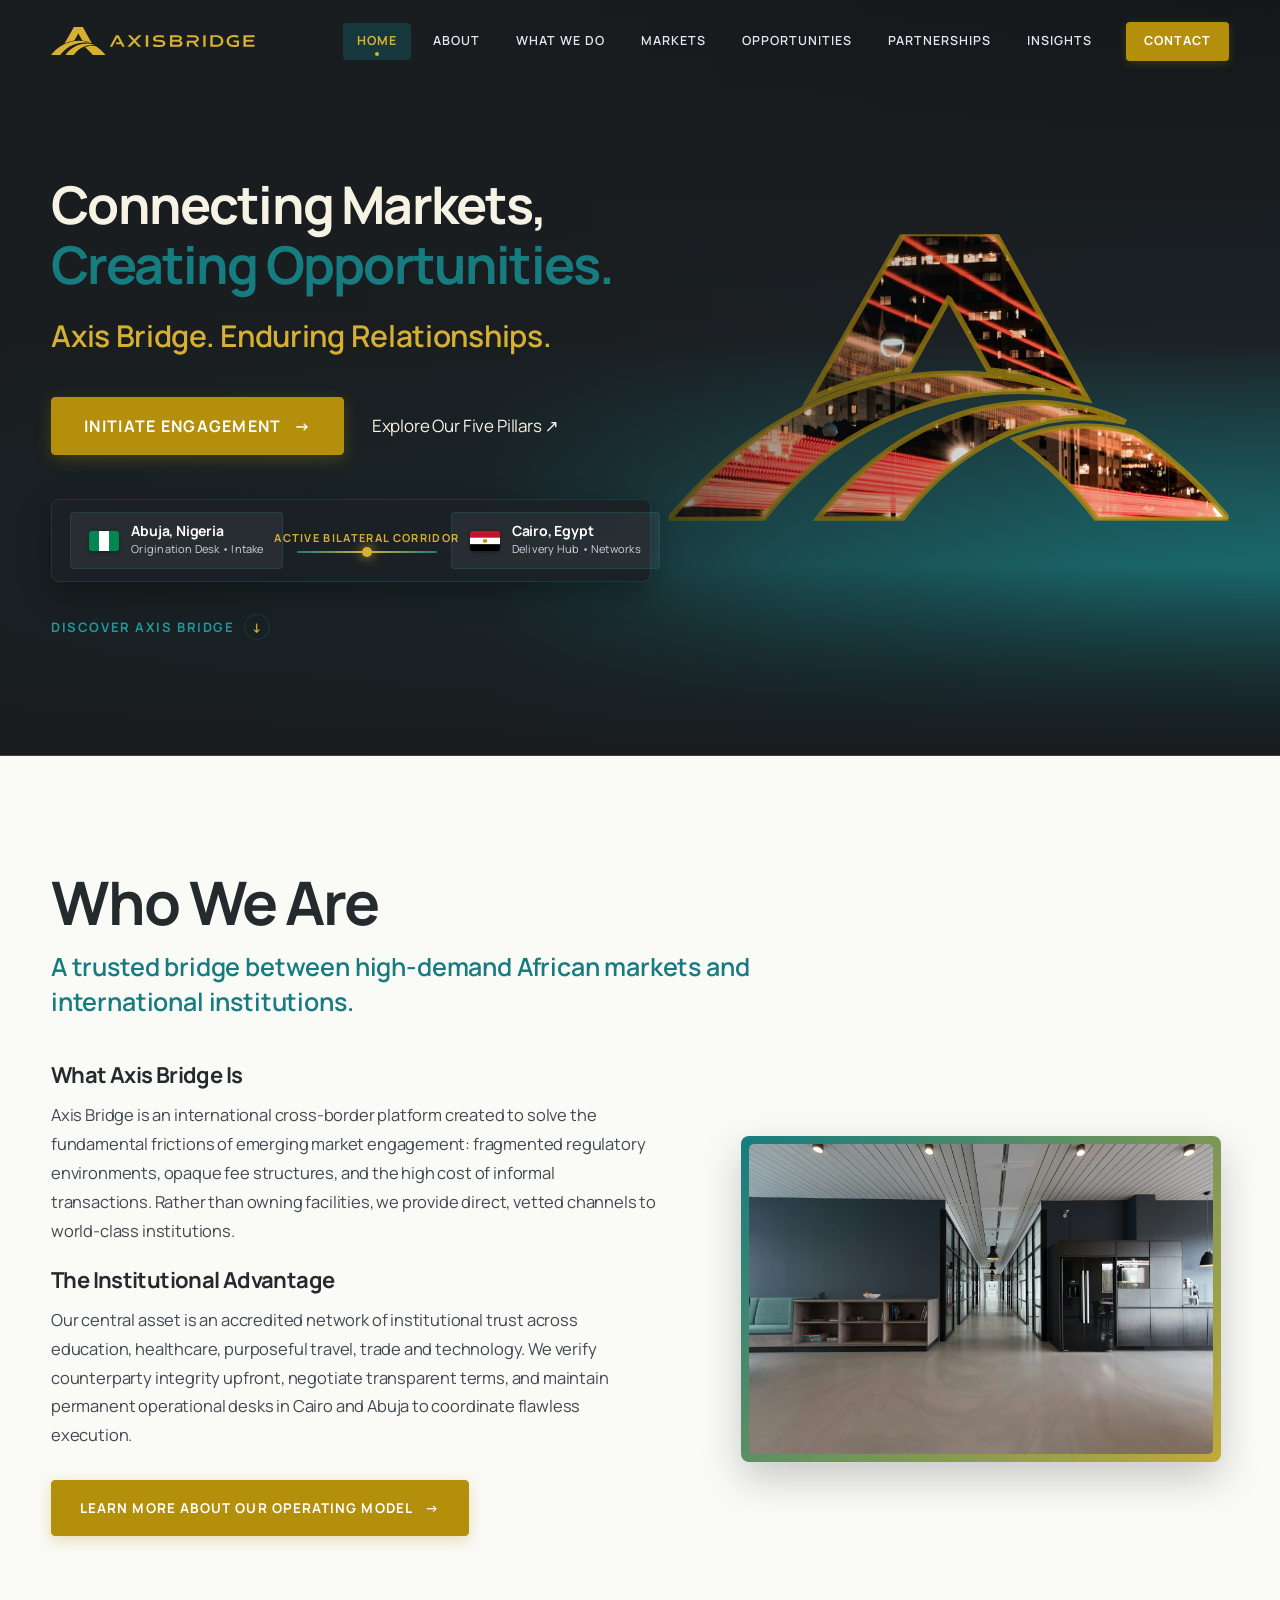
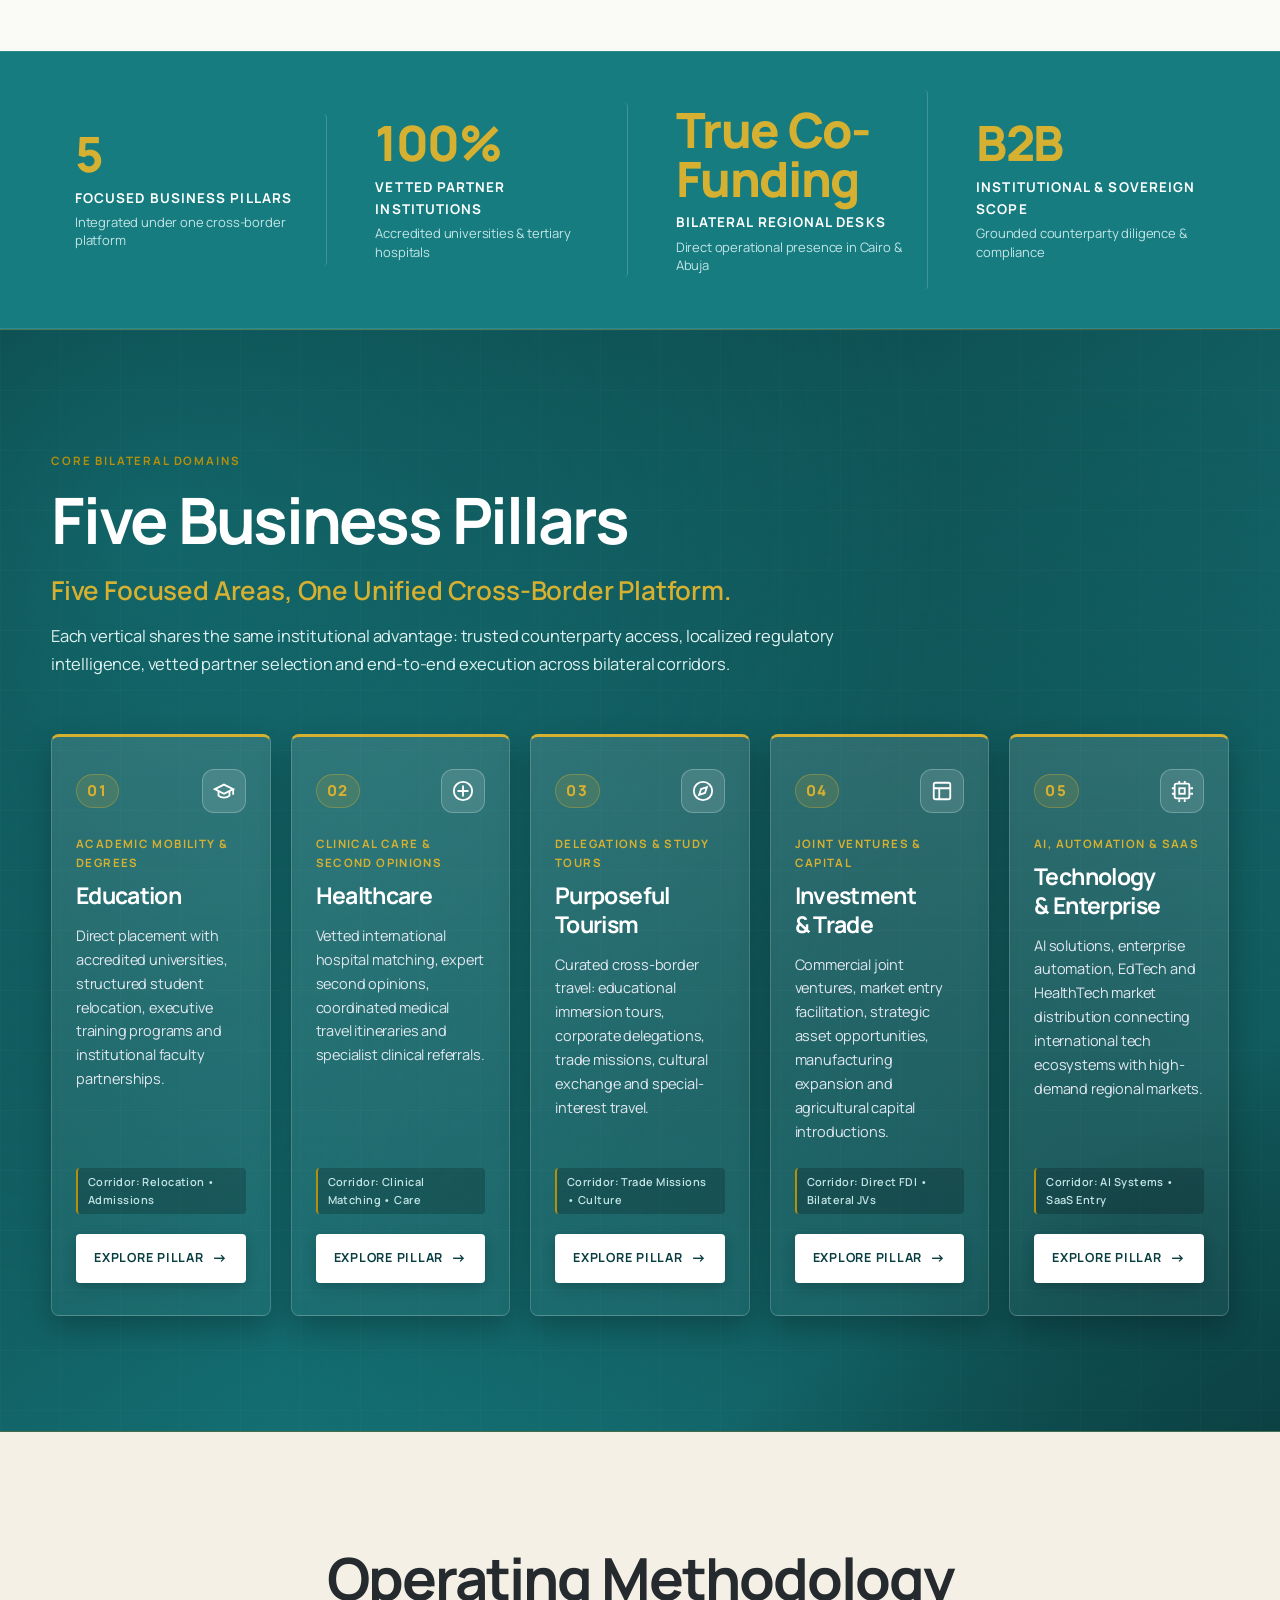
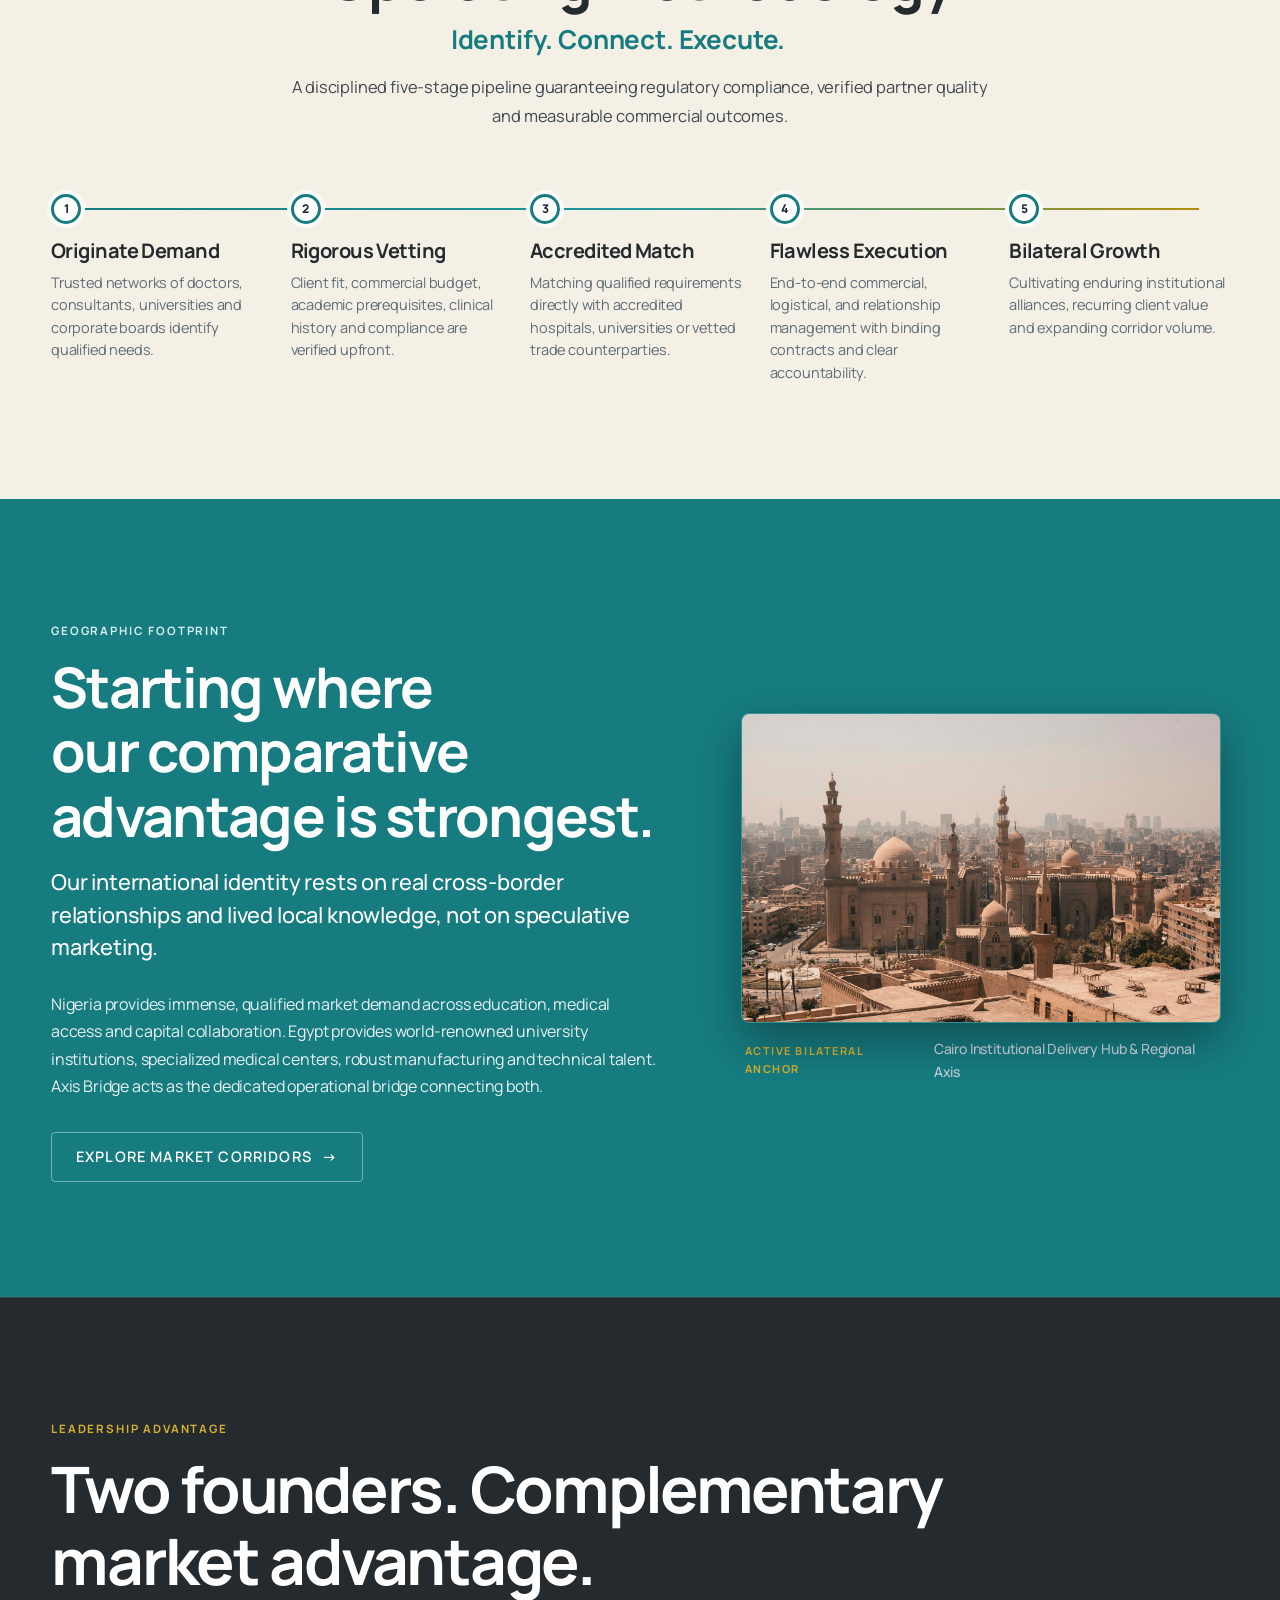
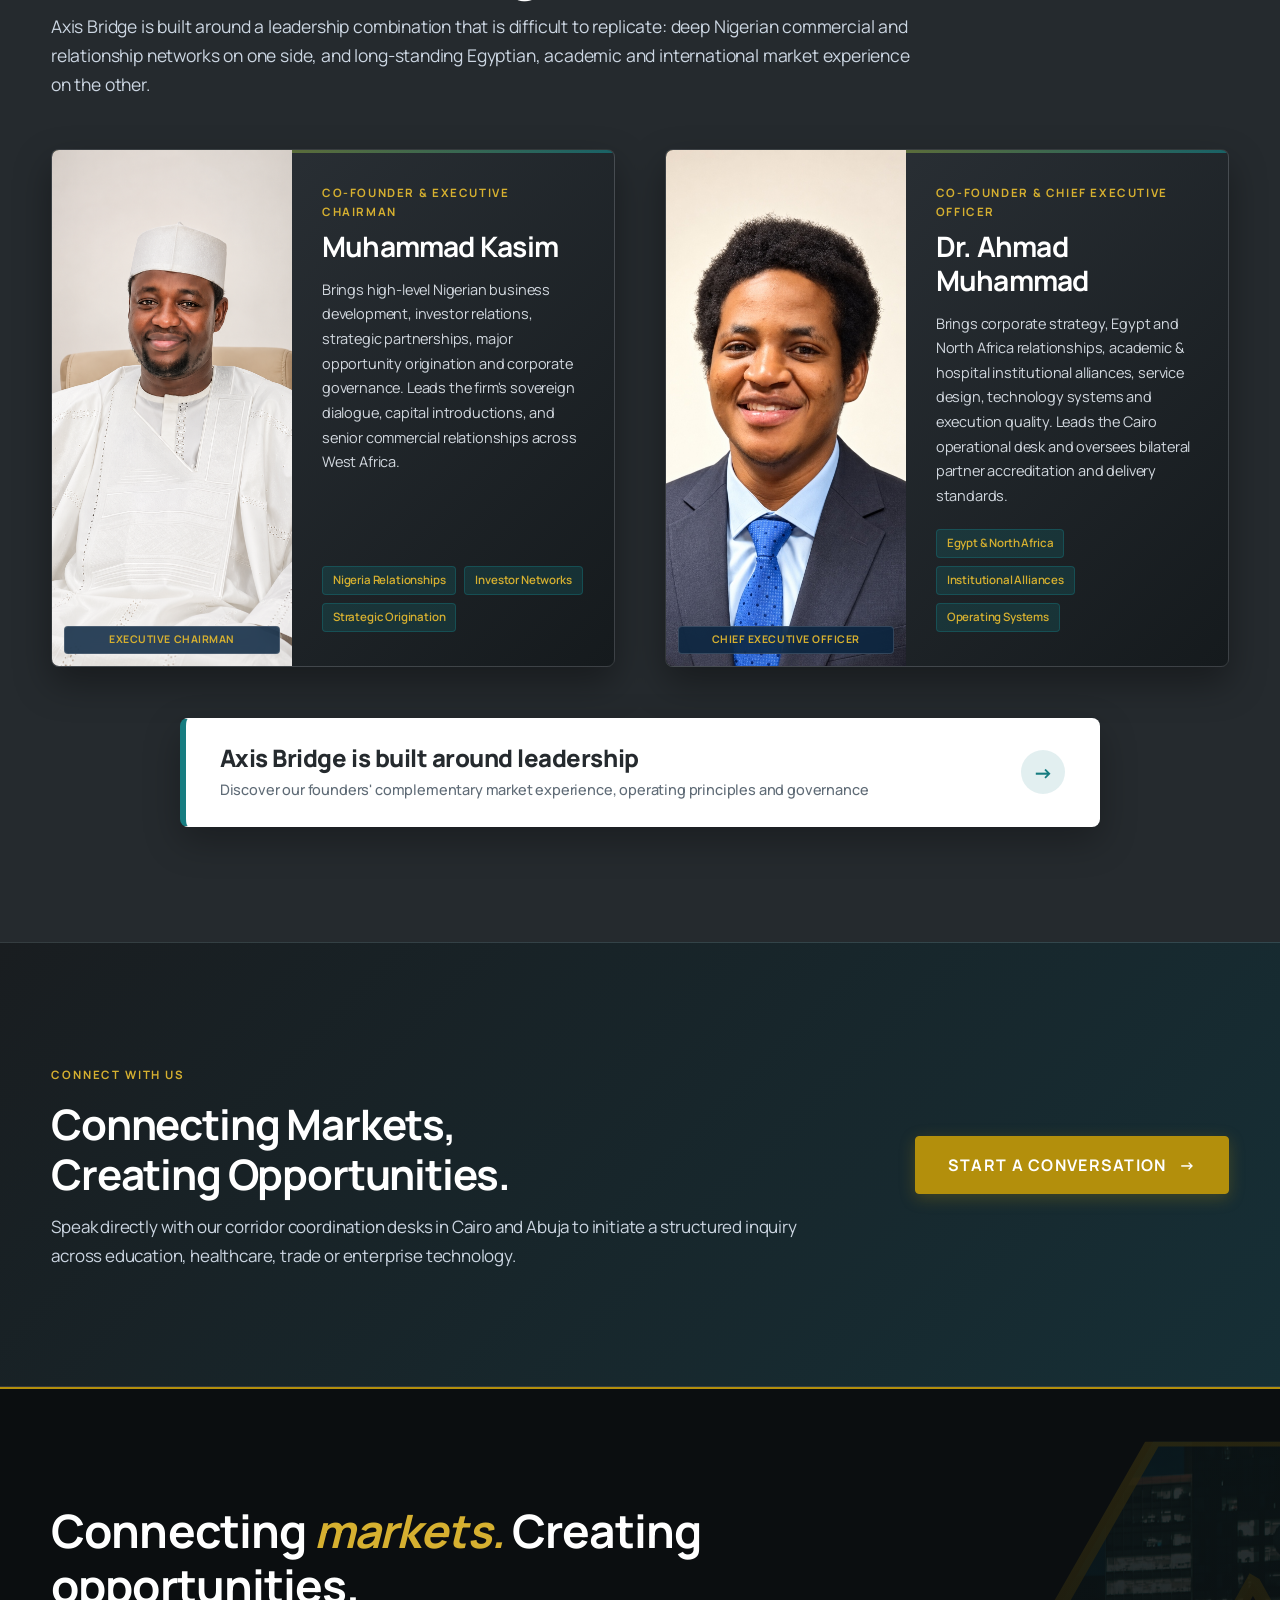
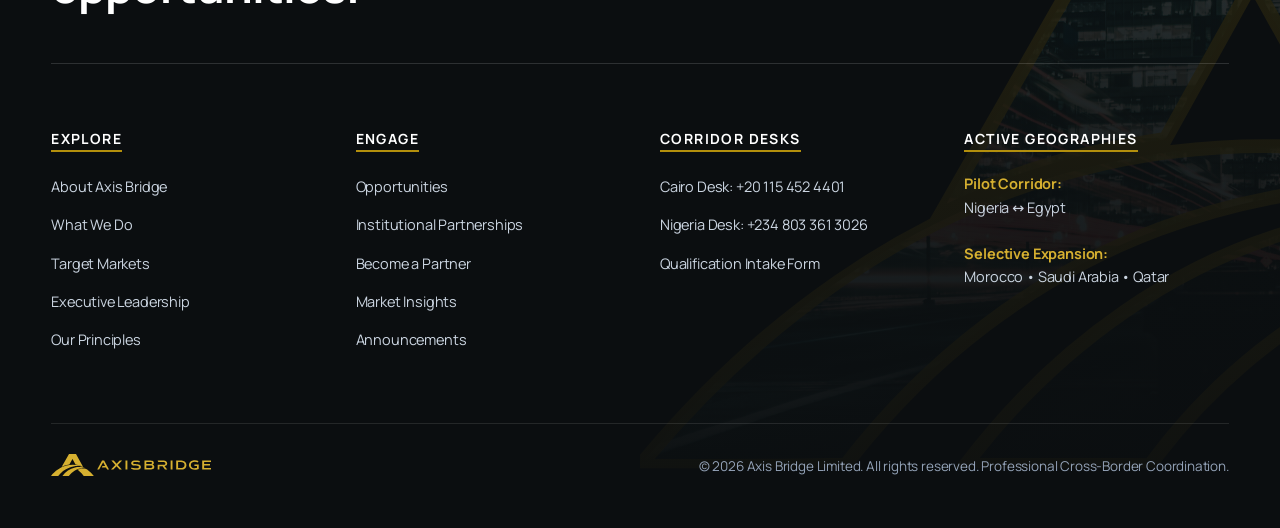
==== commit 681409da: "UI/UX corrections: Redesign Five Business Pillars in sea-green palette, switch leadership portraits," ====
--- a/index.html
+++ b/index.html
@@ -242,92 +242,114 @@
       </div>
     </section>
 
-    <!-- SECTION: FIVE BUSINESS PILLARS (Alternating Brand Tones & White CTA Buttons) -->
-    <section class="section section-charcoal" id="pillars">
+        <!-- SECTION: FIVE BUSINESS PILLARS (Approved Sea-Green/Teal Nexus Showcase) -->
+    <section class="section pillars-nexus-section" id="pillars">
+      <div class="pillars-nexus-bg-grid" aria-hidden="true"></div>
       <div class="container">
-        <div class="reveal" style="max-width: 860px; margin-bottom: 50px;">
-          <h2 class="display-title" style="color: #FFFFFF; font-size: clamp(38px, 5vw, 64px); margin-bottom: 14px;">Five Business Pillars</h2>
+        <div class="reveal" style="max-width: 860px; margin-bottom: 20px;">
+          <div class="kicker kicker-gold">Core Bilateral Domains</div>
+          <h2 class="display-title" style="color: #FFFFFF; font-size: clamp(38px, 5vw, 64px); line-height: 1.1; margin-bottom: 16px;">Five Business Pillars</h2>
           <p class="lead-text" style="color: var(--gold-light); font-weight: 600; font-size: clamp(20px, 2.3vw, 26px); margin-bottom: 12px;">
             Five Focused Areas, One Unified Cross-Border Platform.
           </p>
-          <p style="color: #CBD5E1; font-size: 16.5px; line-height: 1.7; margin: 0;">
+          <p style="color: #E0F2F1; font-size: 16.5px; line-height: 1.7; margin: 0; max-width: 820px;">
             Each vertical shares the same institutional advantage: trusted counterparty access, localized regulatory intelligence, vetted partner selection and end-to-end execution across bilateral corridors.
           </p>
         </div>
 
-        <div class="pillars-editorial reveal">
-          <!-- Pillar 1: Education (Teal Tone) -->
-          <div class="pillar-row-item pillar-tone-teal">
-            <div class="pillar-num-large">01</div>
-            <div>
+        <div class="pillars-nexus-grid reveal">
+          <!-- Pillar 1: Education -->
+          <div class="pillar-nexus-card">
+            <div>
+              <div class="pillar-nexus-topbar">
+                <span class="pillar-nexus-num">01</span>
+                <div class="pillar-icon-badge" aria-hidden="true">
+                  <svg width="22" height="22" viewBox="0 0 24 24" fill="none" stroke="currentColor" stroke-width="2"><path d="M22 10v6M2 10l10-5 10 5-10 5z"/><path d="M6 12v5c3 3 9 3 12 0v-5"/></svg>
+                </div>
+              </div>
+              <span class="pillar-nexus-category">Academic Mobility &amp; Degrees</span>
               <h3>Education</h3>
-              <span style="font-size: 12px; font-weight: 700; color: var(--gold-light); text-transform: uppercase; letter-spacing: 0.08em;">Academic Mobility &amp; Degrees</span>
-            </div>
-            <p>
-              Direct placement with accredited universities, structured student relocation, executive training programs and institutional faculty partnerships.
-            </p>
-            <div class="pillar-cta-cell">
-              <a href="what-we-do.html#education" class="pillar-cta-btn-white">Explore Pillar <span class="arr">→</span></a>
-            </div>
-          </div>
-
-          <!-- Pillar 2: Healthcare (Charcoal Tone) -->
-          <div class="pillar-row-item pillar-tone-charcoal">
-            <div class="pillar-num-large">02</div>
-            <div>
+              <p>Direct placement with accredited universities, structured student relocation, executive training programs and institutional faculty partnerships.</p>
+            </div>
+            <div>
+              <span class="pillar-nexus-tag">Corridor: Relocation &bull; Admissions</span>
+              <a href="what-we-do.html#education" class="pillar-nexus-cta">Explore Pillar <span class="arr">&rarr;</span></a>
+            </div>
+          </div>
+
+          <!-- Pillar 2: Healthcare -->
+          <div class="pillar-nexus-card">
+            <div>
+              <div class="pillar-nexus-topbar">
+                <span class="pillar-nexus-num">02</span>
+                <div class="pillar-icon-badge" aria-hidden="true">
+                  <svg width="22" height="22" viewBox="0 0 24 24" fill="none" stroke="currentColor" stroke-width="2"><path d="M12 6v12m-6-6h12"/><circle cx="12" cy="12" r="10"/></svg>
+                </div>
+              </div>
+              <span class="pillar-nexus-category">Clinical Care &amp; Second Opinions</span>
               <h3>Healthcare</h3>
-              <span style="font-size: 12px; font-weight: 700; color: var(--gold-light); text-transform: uppercase; letter-spacing: 0.08em;">Clinical Care &amp; Second Opinions</span>
-            </div>
-            <p>
-              Vetted international hospital matching, expert second opinions, coordinated medical travel itineraries and specialist clinical referrals.
-            </p>
-            <div class="pillar-cta-cell">
-              <a href="what-we-do.html#healthcare" class="pillar-cta-btn-white">Explore Pillar <span class="arr">→</span></a>
-            </div>
-          </div>
-
-          <!-- Pillar 3: Tourism (Slate Tone) -->
-          <div class="pillar-row-item pillar-tone-slate">
-            <div class="pillar-num-large">03</div>
-            <div>
+              <p>Vetted international hospital matching, expert second opinions, coordinated medical travel itineraries and specialist clinical referrals.</p>
+            </div>
+            <div>
+              <span class="pillar-nexus-tag">Corridor: Clinical Matching &bull; Care</span>
+              <a href="what-we-do.html#healthcare" class="pillar-nexus-cta">Explore Pillar <span class="arr">&rarr;</span></a>
+            </div>
+          </div>
+
+          <!-- Pillar 3: Purposeful Tourism -->
+          <div class="pillar-nexus-card">
+            <div>
+              <div class="pillar-nexus-topbar">
+                <span class="pillar-nexus-num">03</span>
+                <div class="pillar-icon-badge" aria-hidden="true">
+                  <svg width="22" height="22" viewBox="0 0 24 24" fill="none" stroke="currentColor" stroke-width="2"><circle cx="12" cy="12" r="10"/><path d="m16.24 7.76-2.12 6.36-6.36 2.12 2.12-6.36z"/></svg>
+                </div>
+              </div>
+              <span class="pillar-nexus-category">Delegations &amp; Study Tours</span>
               <h3>Purposeful Tourism</h3>
-              <span style="font-size: 12px; font-weight: 700; color: var(--gold-light); text-transform: uppercase; letter-spacing: 0.08em;">Delegations &amp; Study Tours</span>
-            </div>
-            <p>
-              Curated cross-border travel: educational immersion tours, corporate delegations, trade missions, cultural exchange and special-interest travel.
-            </p>
-            <div class="pillar-cta-cell">
-              <a href="what-we-do.html#tourism" class="pillar-cta-btn-white">Explore Pillar <span class="arr">→</span></a>
-            </div>
-          </div>
-
-          <!-- Pillar 4: Investment & Trade (Teal Tone) -->
-          <div class="pillar-row-item pillar-tone-teal">
-            <div class="pillar-num-large">04</div>
-            <div>
+              <p>Curated cross-border travel: educational immersion tours, corporate delegations, trade missions, cultural exchange and special-interest travel.</p>
+            </div>
+            <div>
+              <span class="pillar-nexus-tag">Corridor: Trade Missions &bull; Culture</span>
+              <a href="what-we-do.html#tourism" class="pillar-nexus-cta">Explore Pillar <span class="arr">&rarr;</span></a>
+            </div>
+          </div>
+
+          <!-- Pillar 4: Investment & Trade -->
+          <div class="pillar-nexus-card">
+            <div>
+              <div class="pillar-nexus-topbar">
+                <span class="pillar-nexus-num">04</span>
+                <div class="pillar-icon-badge" aria-hidden="true">
+                  <svg width="22" height="22" viewBox="0 0 24 24" fill="none" stroke="currentColor" stroke-width="2"><rect x="3" y="3" width="18" height="18" rx="2"/><path d="M3 9h18M9 21V9"/></svg>
+                </div>
+              </div>
+              <span class="pillar-nexus-category">Joint Ventures &amp; Capital</span>
               <h3>Investment &amp; Trade</h3>
-              <span style="font-size: 12px; font-weight: 700; color: var(--gold-light); text-transform: uppercase; letter-spacing: 0.08em;">Joint Ventures &amp; Capital</span>
-            </div>
-            <p>
-              Commercial joint ventures, market entry facilitation, strategic asset opportunities, manufacturing expansion and agricultural capital introductions.
-            </p>
-            <div class="pillar-cta-cell">
-              <a href="what-we-do.html#investment-trade" class="pillar-cta-btn-white">Explore Pillar <span class="arr">→</span></a>
-            </div>
-          </div>
-
-          <!-- Pillar 5: Technology (Charcoal Tone) -->
-          <div class="pillar-row-item pillar-tone-charcoal">
-            <div class="pillar-num-large">05</div>
-            <div>
+              <p>Commercial joint ventures, market entry facilitation, strategic asset opportunities, manufacturing expansion and agricultural capital introductions.</p>
+            </div>
+            <div>
+              <span class="pillar-nexus-tag">Corridor: Direct FDI &bull; Bilateral JVs</span>
+              <a href="what-we-do.html#investment-trade" class="pillar-nexus-cta">Explore Pillar <span class="arr">&rarr;</span></a>
+            </div>
+          </div>
+
+          <!-- Pillar 5: Technology & Enterprise -->
+          <div class="pillar-nexus-card">
+            <div>
+              <div class="pillar-nexus-topbar">
+                <span class="pillar-nexus-num">05</span>
+                <div class="pillar-icon-badge" aria-hidden="true">
+                  <svg width="22" height="22" viewBox="0 0 24 24" fill="none" stroke="currentColor" stroke-width="2"><rect x="4" y="4" width="16" height="16" rx="2"/><rect x="9" y="9" width="6" height="6"/><path d="M9 1v3m6-3v3m-6 17v3m6-3v3M1 9h3m-3 6h3m17-6h3m-3 6h3"/></svg>
+                </div>
+              </div>
+              <span class="pillar-nexus-category">AI, Automation &amp; SaaS</span>
               <h3>Technology &amp; Enterprise</h3>
-              <span style="font-size: 12px; font-weight: 700; color: var(--gold-light); text-transform: uppercase; letter-spacing: 0.08em;">AI, Automation &amp; SaaS</span>
-            </div>
-            <p>
-              AI solutions, enterprise automation, EdTech and HealthTech market distribution connecting international tech ecosystems with high-demand regional markets.
-            </p>
-            <div class="pillar-cta-cell">
-              <a href="what-we-do.html#technology" class="pillar-cta-btn-white">Explore Pillar <span class="arr">→</span></a>
+              <p>AI solutions, enterprise automation, EdTech and HealthTech market distribution connecting international tech ecosystems with high-demand regional markets.</p>
+            </div>
+            <div>
+              <span class="pillar-nexus-tag">Corridor: AI Systems &bull; SaaS Entry</span>
+              <a href="what-we-do.html#technology" class="pillar-nexus-cta">Explore Pillar <span class="arr">&rarr;</span></a>
             </div>
           </div>
         </div>
@@ -417,56 +439,58 @@
       </div>
     </section>
 
-    <!-- SECTION: LEADERSHIP PREVIEW (Exact Founder Photos & Prominent Long Horizontal CTA) -->
+        <!-- SECTION: LEADERSHIP PREVIEW (Polished Executive Presentation & Switched Portraits) -->
     <section class="section section-charcoal" id="leadership-preview">
       <div class="container">
         <div class="reveal" style="max-width: 100%; margin-bottom: 50px;">
           <div class="kicker kicker-gold">Leadership Advantage</div>
           <h2 class="display-title" style="color: #FFFFFF; font-size: clamp(42px, 5.2vw, 64px); line-height: 1.12; margin-bottom: 16px;">Two founders. Complementary market advantage.</h2>
-          <p class="lead-text" style="color: #A3AFBF; font-size: 17.5px; line-height: 1.65; max-width: 840px; margin: 0; font-weight: 400;">
+          <p class="lead-text" style="color: #CBD5E1; font-size: 17.5px; line-height: 1.65; max-width: 860px; margin: 0; font-weight: 400;">
             Axis Bridge is built around a leadership combination that is difficult to replicate: deep Nigerian commercial and relationship networks on one side, and long-standing Egyptian, academic and international market experience on the other.
           </p>
         </div>
 
-        <div class="leadership-grid-modern reveal">
-          <!-- Founder 1: Muhammad Kasim -->
-          <div class="leader-card-modern" style="background-color: var(--charcoal-surface); border-color: var(--charcoal-border);">
-            <div class="leader-portrait-wrap">
-              <img src="assets/images/muhammad_kasim.png" alt="Muhammad Kasim — Co-Founder & Executive Chairman" class="leader-portrait-img">
-            </div>
-            <div class="leader-bio-wrap">
+        <div class="leadership-executive-grid reveal">
+          <!-- Founder 1: Muhammad Kasim (Photo switched as requested: suit photo) -->
+          <div class="leader-executive-card">
+            <div class="leader-portrait-frame">
+              <img src="assets/images/dr_ahmad_muhammad.jpg" alt="Muhammad Kasim — Co-Founder &amp; Executive Chairman">
+              <div class="leader-portrait-badge">Executive Chairman</div>
+            </div>
+            <div class="leader-dossier-wrap">
               <div>
-                <span class="leader-role" style="color: var(--gold-light);">Co-Founder &amp; Executive Chairman</span>
-                <h3 style="color: #FFFFFF; font-size: 26px; margin-bottom: 12px;">Muhammad Kasim</h3>
-                <p style="color: #CBD5E1; font-size: 15px; line-height: 1.7; margin-bottom: 18px;">
+                <span class="leader-role-kicker">Co-Founder &amp; Executive Chairman</span>
+                <h3>Muhammad Kasim</h3>
+                <p>
                   Brings high-level Nigerian business development, investor relations, strategic partnerships, major opportunity origination and corporate governance. Leads the firm's sovereign dialogue, capital introductions, and senior commercial relationships across West Africa.
                 </p>
               </div>
-              <div class="leader-tags">
-                <span style="background: rgba(22, 124, 128, 0.25); color: var(--gold-light); border: 1px solid var(--teal-border);">Nigeria Relationships</span>
-                <span style="background: rgba(22, 124, 128, 0.25); color: var(--gold-light); border: 1px solid var(--teal-border);">Investor Networks</span>
-                <span style="background: rgba(22, 124, 128, 0.25); color: var(--gold-light); border: 1px solid var(--teal-border);">Strategic Origination</span>
-              </div>
-            </div>
-          </div>
-
-          <!-- Founder 2: Dr. Ahmad Muhammad -->
-          <div class="leader-card-modern" style="background-color: var(--charcoal-surface); border-color: var(--charcoal-border);">
-            <div class="leader-portrait-wrap">
-              <img src="assets/images/dr_ahmad_muhammad.jpg" alt="Dr. Ahmad Muhammad — Co-Founder & Chief Executive Officer" class="leader-portrait-img">
-            </div>
-            <div class="leader-bio-wrap">
+              <div class="leader-focus-tags">
+                <span>Nigeria Relationships</span>
+                <span>Investor Networks</span>
+                <span>Strategic Origination</span>
+              </div>
+            </div>
+          </div>
+
+          <!-- Founder 2: Dr. Ahmad Muhammad (Photo switched as requested: white attire photo) -->
+          <div class="leader-executive-card">
+            <div class="leader-portrait-frame">
+              <img src="assets/images/muhammad_kasim.png" alt="Dr. Ahmad Muhammad — Co-Founder &amp; Chief Executive Officer">
+              <div class="leader-portrait-badge">Chief Executive Officer</div>
+            </div>
+            <div class="leader-dossier-wrap">
               <div>
-                <span class="leader-role" style="color: var(--gold-light);">Co-Founder &amp; Chief Executive Officer</span>
-                <h3 style="color: #FFFFFF; font-size: 26px; margin-bottom: 12px;">Dr. Ahmad Muhammad</h3>
-                <p style="color: #CBD5E1; font-size: 15px; line-height: 1.7; margin-bottom: 18px;">
+                <span class="leader-role-kicker">Co-Founder &amp; Chief Executive Officer</span>
+                <h3>Dr. Ahmad Muhammad</h3>
+                <p>
                   Brings corporate strategy, Egypt and North Africa relationships, academic &amp; hospital institutional alliances, service design, technology systems and execution quality. Leads the Cairo operational desk and oversees bilateral partner accreditation and delivery standards.
                 </p>
               </div>
-              <div class="leader-tags">
-                <span style="background: rgba(22, 124, 128, 0.25); color: var(--gold-light); border: 1px solid var(--teal-border);">Egypt &amp; North Africa</span>
-                <span style="background: rgba(22, 124, 128, 0.25); color: var(--gold-light); border: 1px solid var(--teal-border);">Institutional Alliances</span>
-                <span style="background: rgba(22, 124, 128, 0.25); color: var(--gold-light); border: 1px solid var(--teal-border);">Operating Systems</span>
+              <div class="leader-focus-tags">
+                <span>Egypt &amp; North Africa</span>
+                <span>Institutional Alliances</span>
+                <span>Operating Systems</span>
               </div>
             </div>
           </div>
@@ -479,7 +503,7 @@
               <span class="btn-main-title">Axis Bridge is built around leadership</span>
               <span class="btn-sub-title">Discover our founders' complementary market experience, operating principles and governance</span>
             </div>
-            <span class="btn-arrow-circle">→</span>
+            <span class="btn-arrow-circle" aria-hidden="true">&rarr;</span>
           </a>
         </div>
       </div>
@@ -503,15 +527,33 @@
   </main>
 
   <!-- Global Footer with Subtly Repeated Official Logo-Mark Pattern Backdrop -->
+    <!-- Global Footer with Hero Bridge Pattern Image Backdrop -->
   <footer class="site-footer">
     <div class="footer-pattern-backdrop" aria-hidden="true">
-      <svg viewBox="0 0 1600 600" preserveAspectRatio="xMidYMid slice" class="footer-pattern-svg">
-        <pattern id="footerMarkPattern" width="280" height="144" patternUnits="userSpaceOnUse" patternTransform="rotate(-6)">
-          <use href="#mk" x="40" y="25" width="200" height="103" opacity="0.05" fill="#167C80"/>
-          <use href="#mk" x="40" y="25" width="200" height="103" opacity="0.035" fill="none" stroke="#D6B030" stroke-width="1.5"/>
-        </pattern>
-        <rect width="100%" height="100%" fill="url(#footerMarkPattern)"/>
+      <svg viewBox="0 0 1600 700" preserveAspectRatio="xMidYMid slice" class="footer-pattern-svg">
+        <defs>
+          <mask id="footerBridgeMask">
+            <rect width="1600" height="700" fill="#000"/>
+            <g fill="#fff" transform="translate(800 50) scale(6.6) translate(-847 -732)">
+              <use href="#mk" x="847" y="732" width="176" height="90"/>
+            </g>
+          </mask>
+          <linearGradient id="footerTint" x1="0" y1="0" x2="1" y2="1">
+            <stop offset="0%" stop-color="#0A2540" stop-opacity="0.75"/>
+            <stop offset="50%" stop-color="#167C80" stop-opacity="0.65"/>
+            <stop offset="100%" stop-color="#14181B" stop-opacity="0.85"/>
+          </linearGradient>
+        </defs>
+        <!-- Actual Large Architectural Bridge Photograph from Hero -->
+        <image href="assets/images/hero_bridge_wide.jpg" width="1600" height="700" preserveAspectRatio="xMidYMid slice" mask="url(#footerBridgeMask)" opacity="0.65"/>
+        <!-- Brand color overlay on masked bridge -->
+        <rect width="1600" height="700" fill="url(#footerTint)" mask="url(#footerBridgeMask)" style="mix-blend-mode: overlay;"/>
+        <!-- Gold architectural outline tracing bridge pattern geometry -->
+        <g fill="none" stroke="#B38F0C" stroke-width="2" opacity="0.75" transform="translate(800 50) scale(6.6) translate(-847 -732)">
+          <use href="#mk" x="847" y="732" width="176" height="90"/>
+        </g>
       </svg>
+      <div class="footer-overlay-gradient"></div>
     </div>
     <div class="container">
       <div class="footer-top">
@@ -554,9 +596,9 @@
 
         <div class="footer-col">
           <h4>Active Geographies</h4>
-          <p style="color: #A8B2C4; font-size: 14.5px; line-height: 1.6;">
+          <p style="color: #CBD5E1; font-size: 14.5px; line-height: 1.6;">
             <strong style="color: var(--gold-light);">Pilot Corridor:</strong><br>
-            Nigeria ↔ Egypt<br><br>
+            Nigeria &harr; Egypt<br><br>
             <strong style="color: var(--gold-light);">Selective Expansion:</strong><br>
             Morocco &bull; Saudi Arabia &bull; Qatar
           </p>
--- a/assets/css/main.css
+++ b/assets/css/main.css
@@ -3355,3 +3355,429 @@
     grid-template-columns: 1fr;
   }
 }
+
+/* ==========================================================================
+   AXIS BRIDGE UI/UX CURRENT CORRECTIONS:
+   1. FIVE BUSINESS PILLARS (APPROVED SEA-GREEN/TEAL NEXUS SHOWCASE)
+   2. LEADERSHIP ADVANTAGE (POLISHED EXECUTIVE LAYOUT)
+   3. UNIVERSAL FOOTER (HERO BRIDGE PATTERN IMAGE BACKDROP)
+   ========================================================================== */
+
+/* 1. FIVE BUSINESS PILLARS: APPROVED SEA-GREEN / TEAL PALETTE */
+.pillars-nexus-section {
+  position: relative;
+  background: radial-gradient(circle at 12% 18%, rgba(30, 164, 169, 0.35) 0%, transparent 55%),
+              radial-gradient(circle at 88% 82%, rgba(10, 48, 50, 0.6) 0%, transparent 60%),
+              linear-gradient(145deg, #093739 0%, #10595C 42%, #167C80 80%, #0D4E50 100%) !important;
+  color: #FFFFFF;
+  padding: clamp(80px, 9vw, 130px) 0;
+  overflow: hidden;
+  border-top: 1px solid rgba(214, 176, 48, 0.25);
+  border-bottom: 1px solid rgba(214, 176, 48, 0.25);
+}
+
+.pillars-nexus-bg-grid {
+  position: absolute;
+  inset: 0;
+  width: 100%;
+  height: 100%;
+  background-image: 
+    linear-gradient(rgba(255, 255, 255, 0.035) 1px, transparent 1px),
+    linear-gradient(90deg, rgba(255, 255, 255, 0.035) 1px, transparent 1px);
+  background-size: 60px 60px;
+  pointer-events: none;
+  opacity: 0.6;
+}
+
+.pillars-nexus-grid {
+  display: grid;
+  grid-template-columns: repeat(5, 1fr);
+  gap: 20px;
+  margin-top: 55px;
+  position: relative;
+  z-index: 2;
+}
+
+.pillar-nexus-card {
+  position: relative;
+  background: linear-gradient(180deg, rgba(255, 255, 255, 0.12) 0%, rgba(255, 255, 255, 0.04) 100%);
+  border: 1px solid rgba(255, 255, 255, 0.18);
+  border-top: 3px solid var(--gold-light);
+  border-radius: var(--radius-md);
+  padding: 32px 24px;
+  display: flex;
+  flex-direction: column;
+  justify-content: space-between;
+  backdrop-filter: blur(12px);
+  -webkit-backdrop-filter: blur(12px);
+  transition: all 0.35s cubic-bezier(0.16, 1, 0.3, 1);
+  box-shadow: 0 12px 30px rgba(0, 0, 0, 0.25);
+}
+
+.pillar-nexus-card:hover {
+  transform: translateY(-8px);
+  background: linear-gradient(180deg, rgba(255, 255, 255, 0.18) 0%, rgba(255, 255, 255, 0.08) 100%);
+  border-color: rgba(255, 255, 255, 0.35);
+  border-top-color: #FFFFFF;
+  box-shadow: 0 20px 45px rgba(0, 0, 0, 0.35), 0 0 30px rgba(22, 124, 128, 0.4);
+}
+
+.pillar-nexus-topbar {
+  display: flex;
+  align-items: center;
+  justify-content: space-between;
+  margin-bottom: 22px;
+}
+
+.pillar-nexus-num {
+  font-family: var(--font-display);
+  font-size: 15px;
+  font-weight: 800;
+  letter-spacing: 0.12em;
+  color: var(--gold-light);
+  background: rgba(214, 176, 48, 0.15);
+  border: 1px solid rgba(214, 176, 48, 0.35);
+  padding: 4px 10px;
+  border-radius: 999px;
+}
+
+.pillar-icon-badge {
+  width: 44px;
+  height: 44px;
+  border-radius: 12px;
+  background: rgba(255, 255, 255, 0.12);
+  border: 1px solid rgba(255, 255, 255, 0.25);
+  display: flex;
+  align-items: center;
+  justify-content: center;
+  color: #FFFFFF;
+  transition: all var(--transition-fast);
+}
+
+.pillar-nexus-card:hover .pillar-icon-badge {
+  background: var(--gold);
+  color: var(--charcoal);
+  border-color: var(--gold);
+  transform: scale(1.08);
+}
+
+.pillar-nexus-category {
+  font-size: 11.5px;
+  font-weight: 700;
+  text-transform: uppercase;
+  letter-spacing: 0.12em;
+  color: var(--gold-light);
+  margin-bottom: 8px;
+  display: block;
+}
+
+.pillar-nexus-card h3 {
+  font-size: clamp(21px, 1.8vw, 24px);
+  font-weight: 700;
+  color: #FFFFFF;
+  line-height: 1.25;
+  margin-bottom: 14px;
+}
+
+.pillar-nexus-card p {
+  font-size: 14.5px;
+  line-height: 1.65;
+  color: #E2E8F0;
+  margin-bottom: 24px;
+  flex-grow: 1;
+}
+
+.pillar-nexus-tag {
+  display: inline-block;
+  font-size: 11px;
+  font-weight: 600;
+  letter-spacing: 0.04em;
+  color: #C3E5E6;
+  background: rgba(0, 0, 0, 0.2);
+  padding: 5px 10px;
+  border-radius: 4px;
+  margin-bottom: 20px;
+  border-left: 2px solid var(--gold);
+}
+
+.pillar-nexus-cta {
+  display: inline-flex;
+  align-items: center;
+  justify-content: space-between;
+  width: 100%;
+  padding: 12px 18px;
+  background: #FFFFFF;
+  color: var(--teal-deep);
+  font-size: 12.5px;
+  font-weight: 700;
+  text-transform: uppercase;
+  letter-spacing: 0.06em;
+  border-radius: var(--radius-sm);
+  text-decoration: none;
+  transition: all var(--transition-fast);
+  box-shadow: 0 4px 14px rgba(0, 0, 0, 0.2);
+}
+
+.pillar-nexus-cta span.arr {
+  transition: transform var(--transition-fast);
+  font-size: 15px;
+}
+
+.pillar-nexus-card:hover .pillar-nexus-cta {
+  background: var(--gold-light);
+  color: var(--charcoal);
+  box-shadow: 0 6px 20px rgba(214, 176, 48, 0.35);
+}
+
+.pillar-nexus-card:hover .pillar-nexus-cta span.arr {
+  transform: translateX(5px);
+}
+
+/* 2. LEADERSHIP ADVANTAGE: POLISHED EXECUTIVE PRESENTATION */
+.leadership-executive-grid {
+  display: grid;
+  grid-template-columns: repeat(2, 1fr);
+  gap: clamp(30px, 4vw, 50px);
+  margin-top: 50px;
+}
+
+.leader-executive-card {
+  background: linear-gradient(135deg, var(--charcoal-surface) 0%, #151A1D 100%);
+  border: 1px solid var(--charcoal-border);
+  border-radius: var(--radius-md);
+  overflow: hidden;
+  display: grid;
+  grid-template-columns: 240px 1fr;
+  transition: all 0.35s cubic-bezier(0.16, 1, 0.3, 1);
+  box-shadow: 0 16px 36px rgba(0, 0, 0, 0.35);
+  position: relative;
+}
+
+.leader-executive-card::before {
+  content: "";
+  position: absolute;
+  top: 0;
+  left: 0;
+  right: 0;
+  height: 3px;
+  background: linear-gradient(90deg, var(--gold) 0%, var(--teal) 100%);
+  opacity: 0.7;
+}
+
+.leader-executive-card:hover {
+  transform: translateY(-6px);
+  border-color: rgba(214, 176, 48, 0.4);
+  box-shadow: 0 24px 50px rgba(0, 0, 0, 0.45), 0 0 25px rgba(22, 124, 128, 0.25);
+}
+
+.leader-executive-card:hover::before {
+  opacity: 1;
+}
+
+.leader-portrait-frame {
+  position: relative;
+  overflow: hidden;
+  background: #0E1316;
+}
+
+.leader-portrait-frame img {
+  width: 100%;
+  height: 100%;
+  object-fit: cover;
+  object-position: top center;
+  transition: transform 0.5s ease;
+  display: block;
+}
+
+.leader-executive-card:hover .leader-portrait-frame img {
+  transform: scale(1.05);
+}
+
+.leader-portrait-badge {
+  position: absolute;
+  bottom: 12px;
+  left: 12px;
+  right: 12px;
+  background: rgba(10, 37, 64, 0.85);
+  backdrop-filter: blur(8px);
+  -webkit-backdrop-filter: blur(8px);
+  border: 1px solid rgba(255, 255, 255, 0.15);
+  border-radius: 4px;
+  padding: 4px 8px;
+  font-size: 10.5px;
+  font-weight: 700;
+  color: var(--gold-light);
+  letter-spacing: 0.05em;
+  text-transform: uppercase;
+  text-align: center;
+}
+
+.leader-dossier-wrap {
+  padding: 34px 30px;
+  display: flex;
+  flex-direction: column;
+  justify-content: space-between;
+}
+
+.leader-role-kicker {
+  display: inline-block;
+  font-size: 11.5px;
+  font-weight: 700;
+  letter-spacing: 0.14em;
+  text-transform: uppercase;
+  color: var(--gold-light);
+  margin-bottom: 8px;
+}
+
+.leader-dossier-wrap h3 {
+  font-size: clamp(24px, 2.2vw, 30px);
+  font-weight: 700;
+  color: #FFFFFF;
+  margin-bottom: 14px;
+  line-height: 1.2;
+}
+
+.leader-dossier-wrap p {
+  font-size: 14.5px;
+  line-height: 1.7;
+  color: #D2D8DF;
+  margin-bottom: 20px;
+}
+
+.leader-focus-tags {
+  display: flex;
+  flex-wrap: wrap;
+  gap: 8px;
+  margin-top: auto;
+}
+
+.leader-focus-tags span {
+  font-size: 11.5px;
+  font-weight: 600;
+  padding: 4px 10px;
+  border-radius: 4px;
+  background: rgba(22, 124, 128, 0.22);
+  color: var(--gold-light);
+  border: 1px solid rgba(22, 124, 128, 0.4);
+}
+
+/* 3. UNIVERSAL FOOTER: HERO BRIDGE PATTERN IMAGE BACKDROP */
+.site-footer {
+  position: relative;
+  background-color: #0B0E10 !important;
+  color: #FFFFFF;
+  overflow: hidden;
+  padding-top: clamp(80px, 9vw, 120px);
+  padding-bottom: 50px;
+  border-top: 2px solid var(--gold);
+}
+
+.footer-pattern-backdrop {
+  position: absolute;
+  inset: 0;
+  width: 100%;
+  height: 100%;
+  pointer-events: none;
+  z-index: 1;
+  overflow: hidden;
+}
+
+.footer-pattern-svg {
+  width: 100%;
+  height: 100%;
+  display: block;
+}
+
+.footer-overlay-gradient {
+  position: absolute;
+  inset: 0;
+  background: linear-gradient(180deg, rgba(11, 14, 16, 0.72) 0%, rgba(11, 14, 16, 0.88) 55%, rgba(11, 14, 16, 0.97) 100%);
+  pointer-events: none;
+}
+
+.site-footer .container {
+  position: relative;
+  z-index: 3;
+}
+
+.site-footer .footer-top {
+  padding-bottom: 50px;
+  border-bottom: 1px solid rgba(255, 255, 255, 0.14);
+}
+
+.site-footer .footer-tagline {
+  color: #FFFFFF;
+  font-size: clamp(28px, 3.8vw, 46px);
+  font-weight: 700;
+  letter-spacing: -0.02em;
+}
+
+.site-footer .footer-tagline em {
+  color: var(--gold-light);
+  font-style: italic;
+}
+
+.site-footer .footer-col h4 {
+  color: #FFFFFF;
+  font-size: 14px;
+  font-weight: 700;
+  letter-spacing: 0.1em;
+  text-transform: uppercase;
+  margin-bottom: 20px;
+  border-bottom: 2px solid var(--gold);
+  display: inline-block;
+  padding-bottom: 4px;
+}
+
+.site-footer .footer-col ul li a {
+  color: #CBD5E1;
+  font-size: 14.5px;
+  transition: all var(--transition-fast);
+}
+
+.site-footer .footer-col ul li a:hover {
+  color: #FFFFFF;
+  transform: translateX(4px);
+  display: inline-block;
+}
+
+.site-footer .footer-bottom {
+  margin-top: 60px;
+  padding-top: 30px;
+  border-top: 1px solid rgba(255, 255, 255, 0.1);
+  display: flex;
+  align-items: center;
+  justify-content: space-between;
+  flex-wrap: wrap;
+  gap: 20px;
+  color: #94A3B8;
+  font-size: 13.5px;
+}
+
+/* Responsive breakdowns */
+@media (max-width: 1200px) {
+  .pillars-nexus-grid {
+    grid-template-columns: repeat(3, 1fr);
+  }
+}
+
+@media (max-width: 900px) {
+  .leadership-executive-grid {
+    grid-template-columns: 1fr;
+  }
+  .leader-executive-card {
+    grid-template-columns: 220px 1fr;
+  }
+}
+
+@media (max-width: 768px) {
+  .pillars-nexus-grid {
+    grid-template-columns: 1fr;
+  }
+  .leader-executive-card {
+    grid-template-columns: 1fr;
+  }
+  .leader-portrait-frame {
+    height: 320px;
+  }
+}
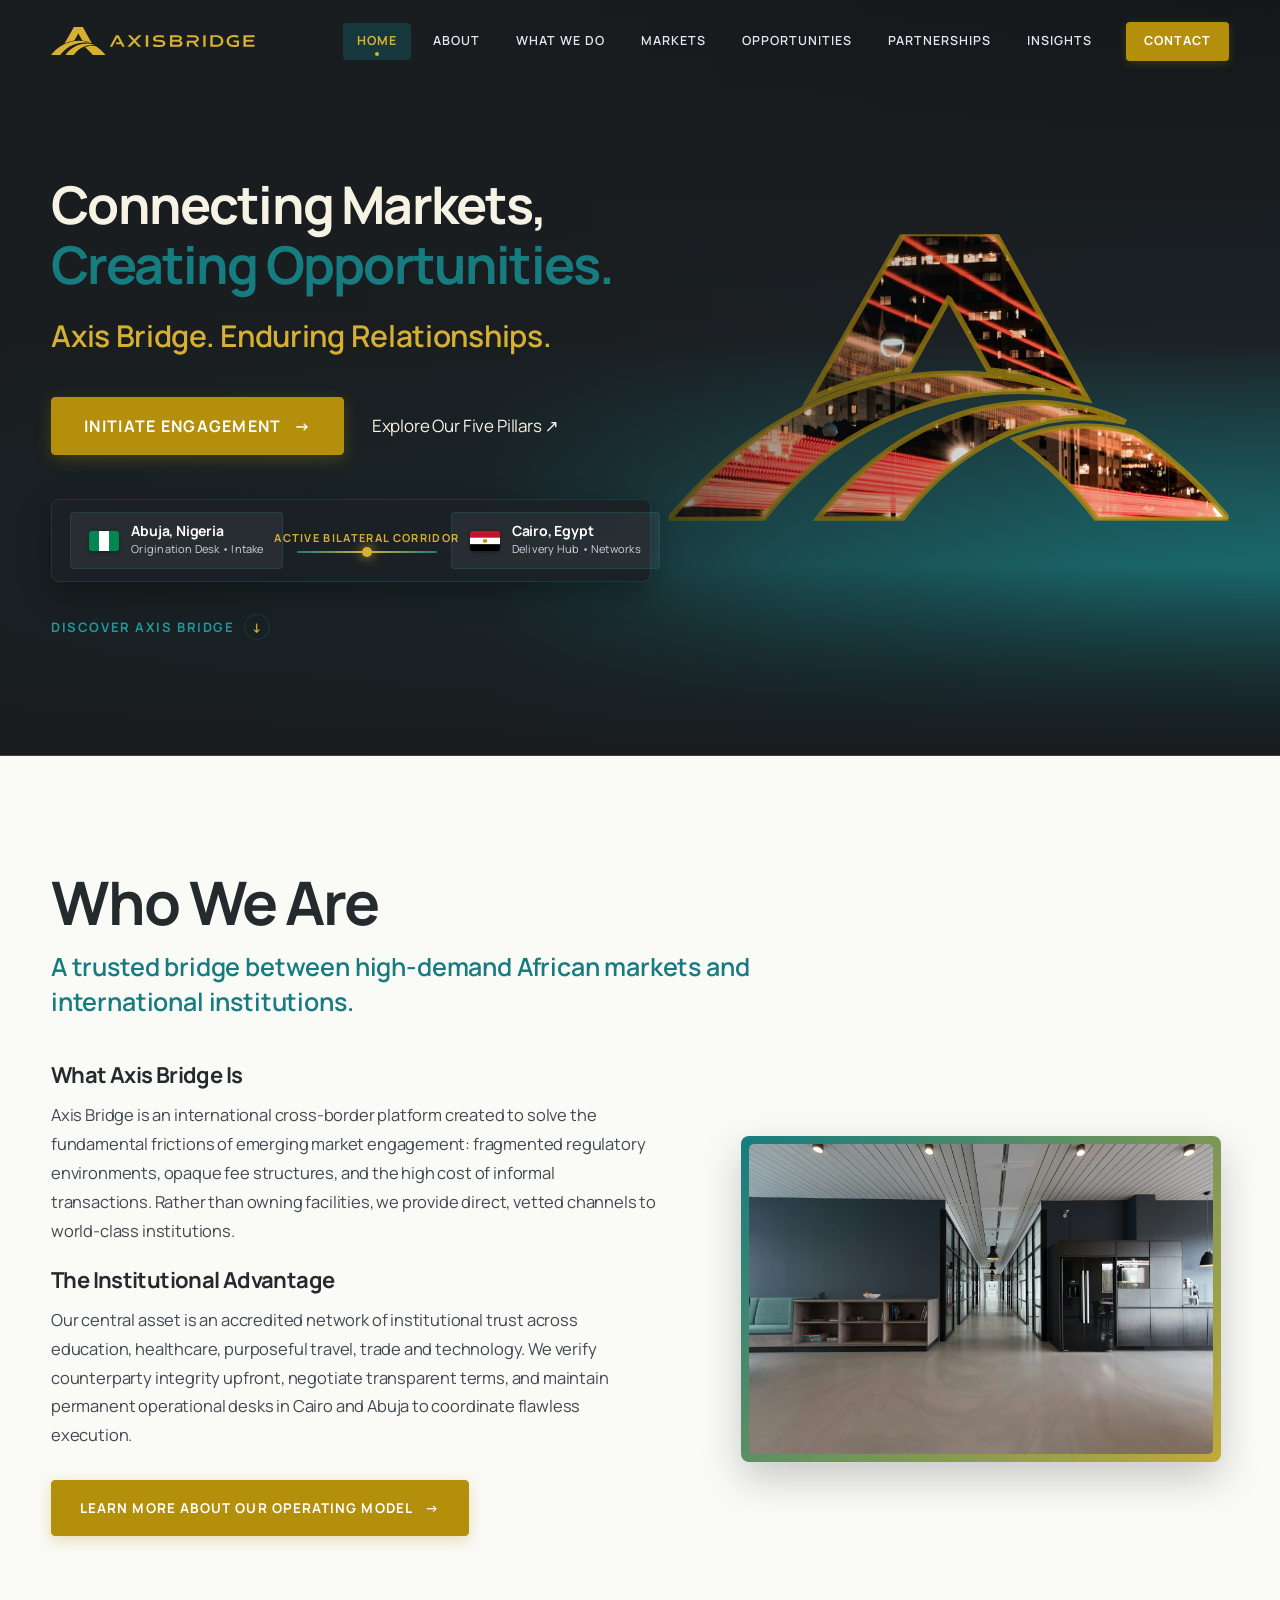
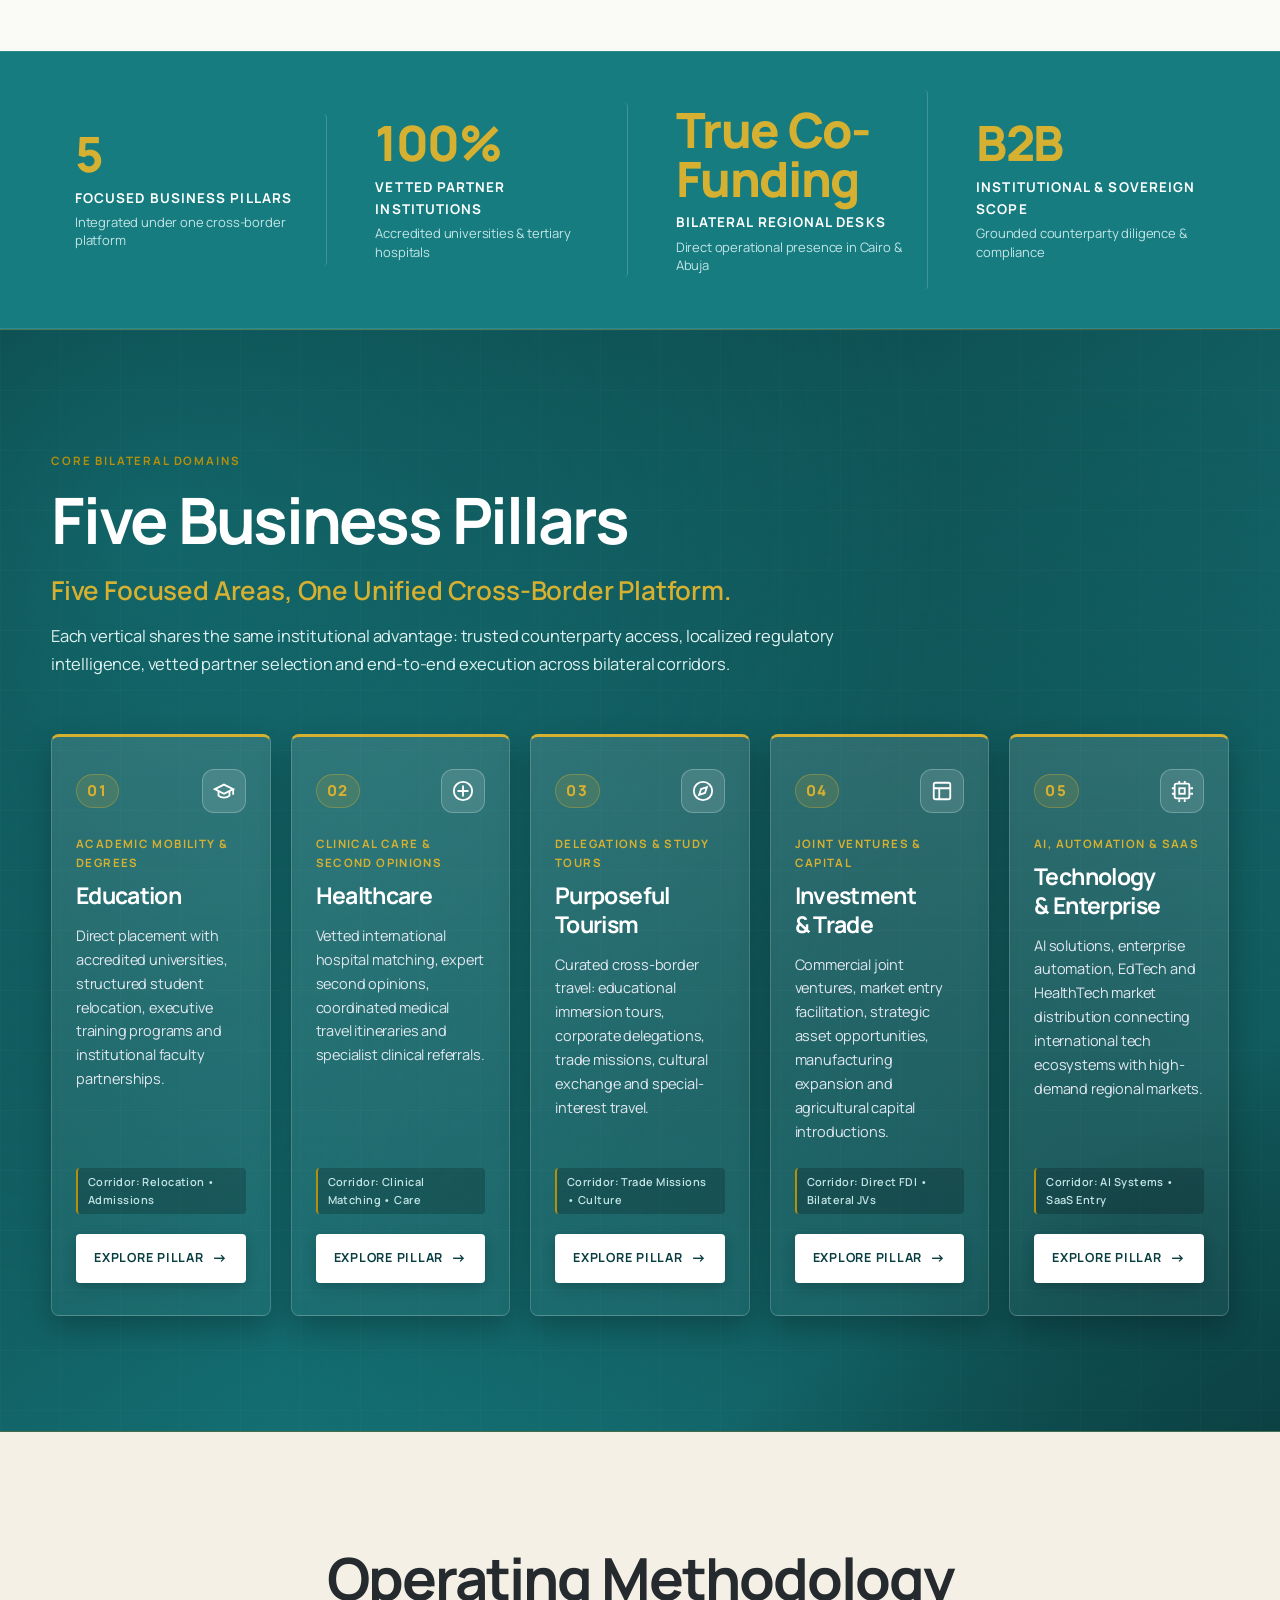
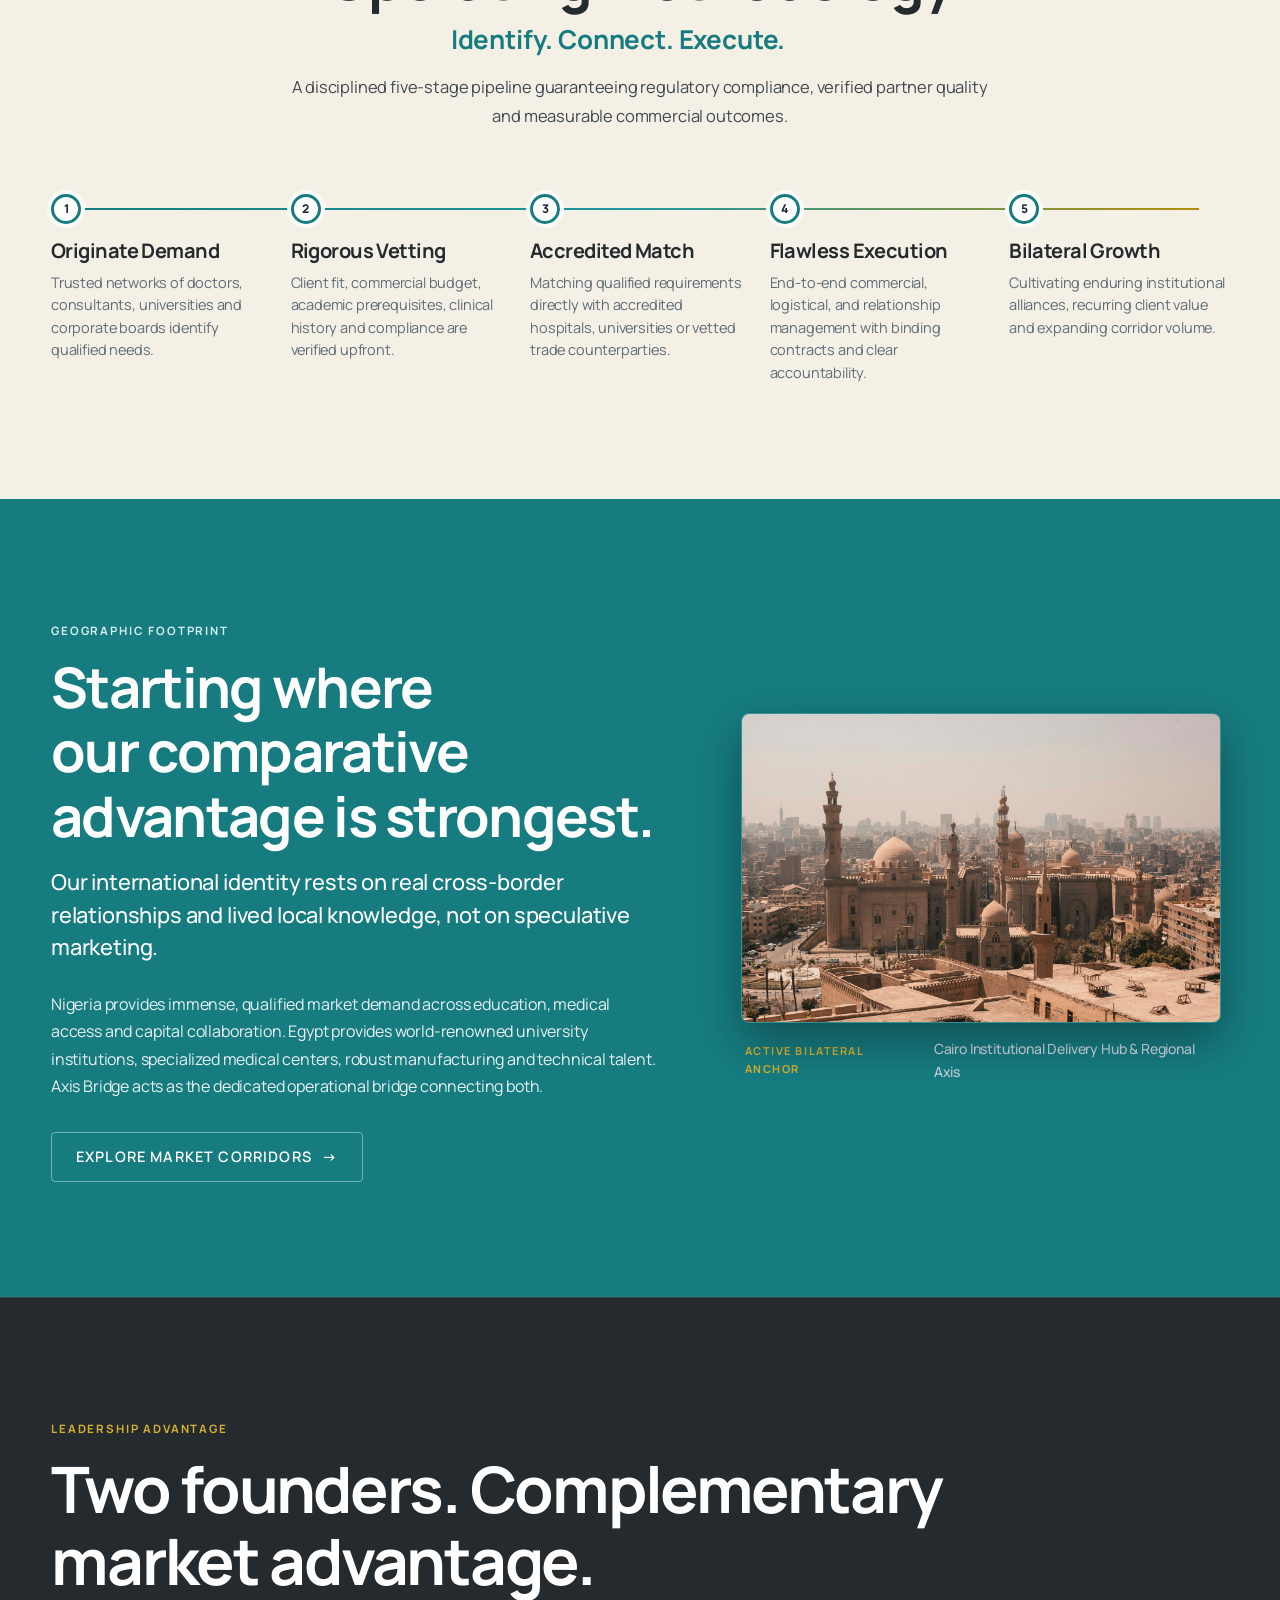
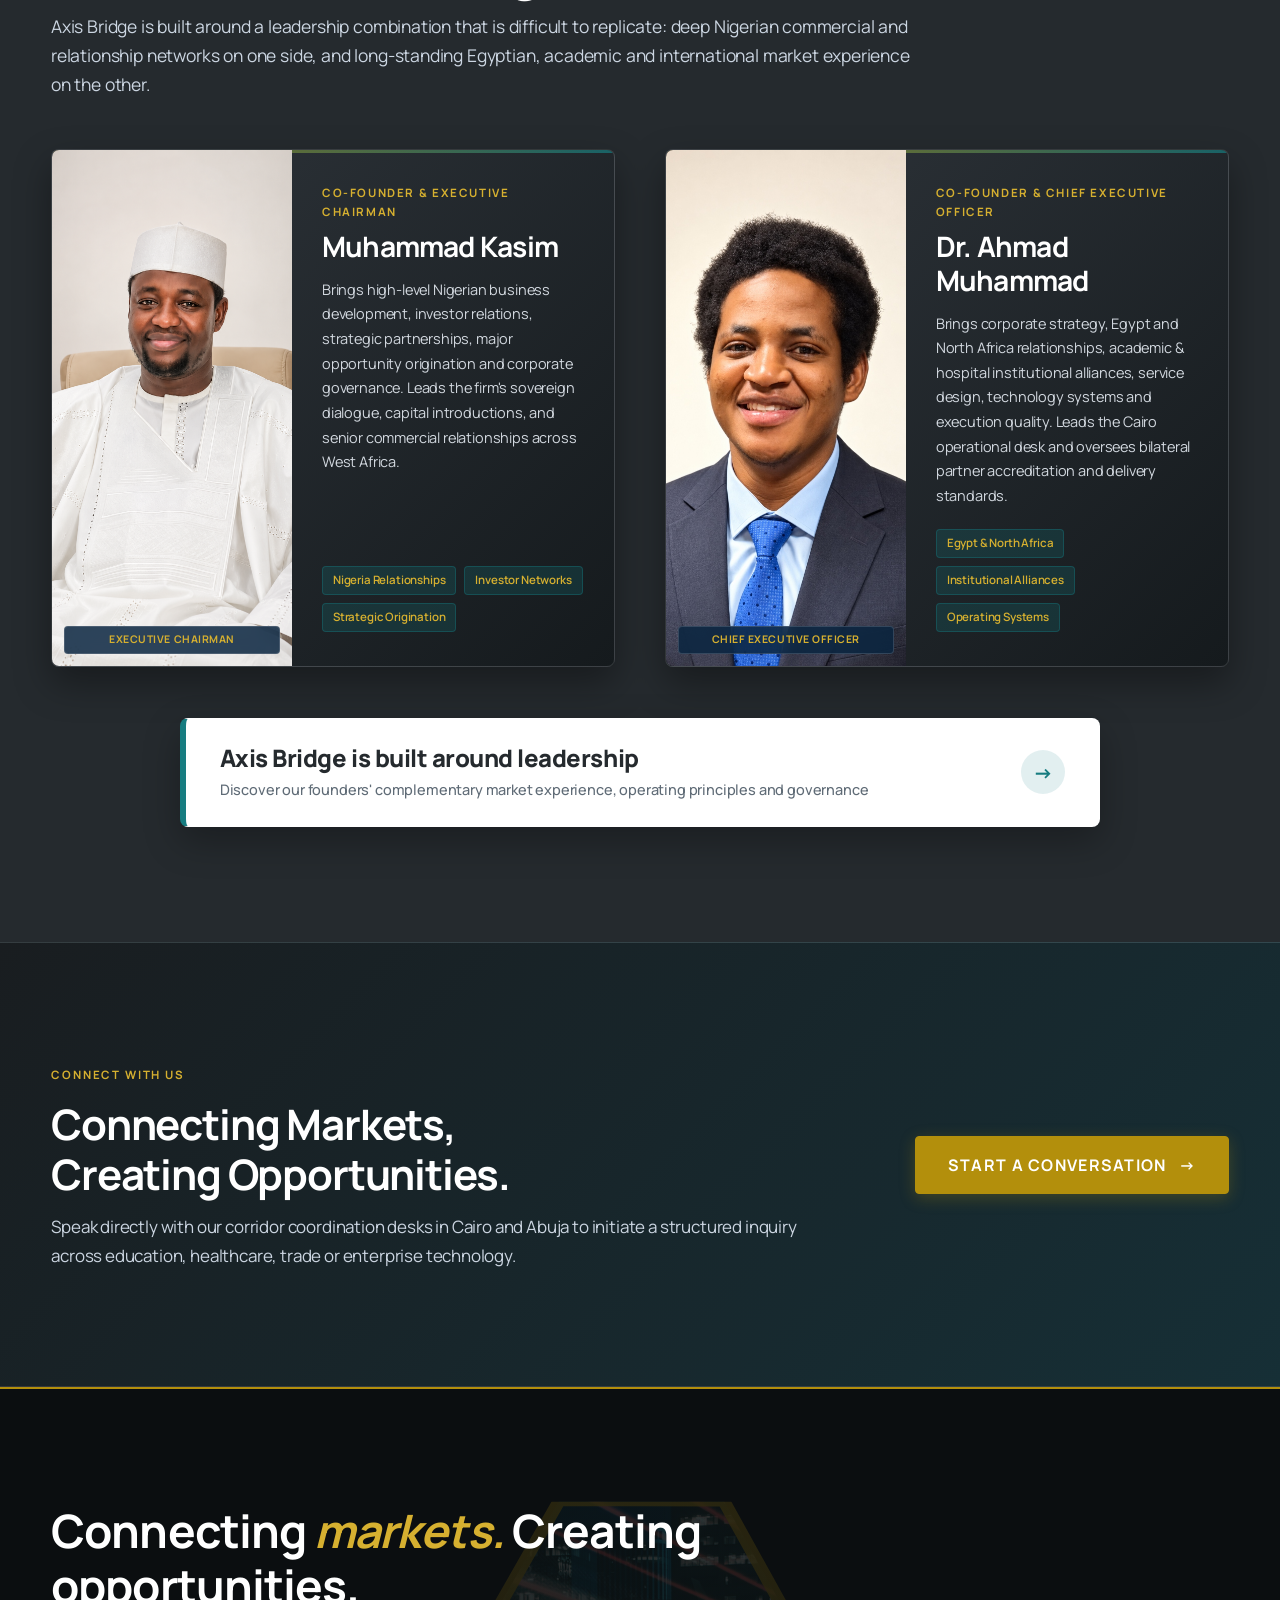
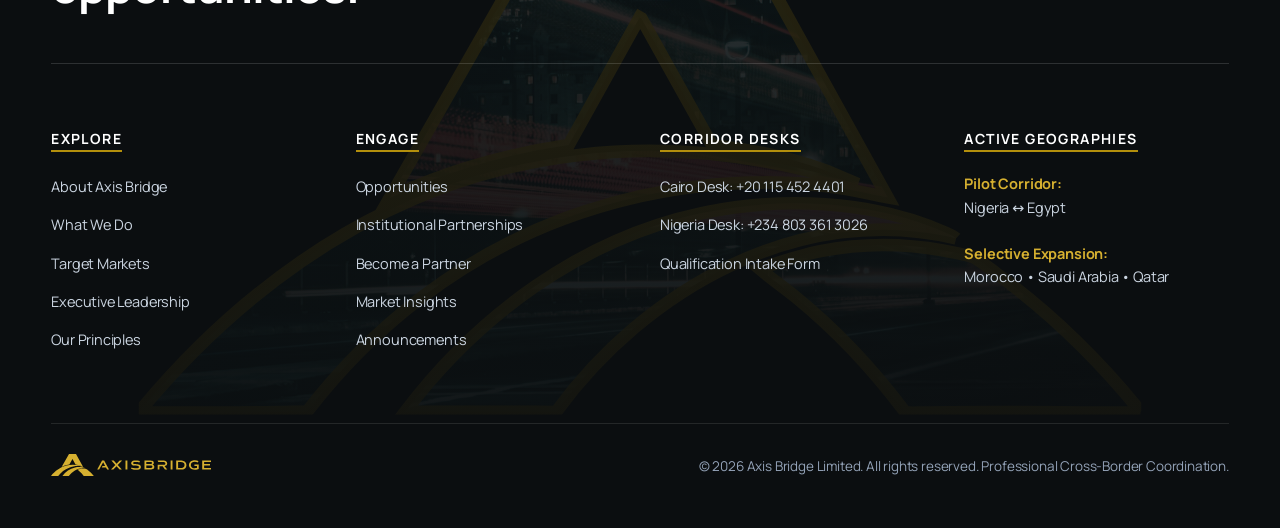
==== commit fc7c29ce: "UI/UX updates: Perfectly centered hero bridge pattern in footers and internal page heroes, redesigne" ====
--- a/index.html
+++ b/index.html
@@ -528,13 +528,15 @@
 
   <!-- Global Footer with Subtly Repeated Official Logo-Mark Pattern Backdrop -->
     <!-- Global Footer with Hero Bridge Pattern Image Backdrop -->
+    <!-- Global Footer with Centered Hero Bridge Pattern Image Backdrop -->
+    <!-- Global Footer with Centered Hero Bridge Pattern Image Backdrop -->
   <footer class="site-footer">
     <div class="footer-pattern-backdrop" aria-hidden="true">
       <svg viewBox="0 0 1600 700" preserveAspectRatio="xMidYMid slice" class="footer-pattern-svg">
         <defs>
           <mask id="footerBridgeMask">
             <rect width="1600" height="700" fill="#000"/>
-            <g fill="#fff" transform="translate(800 50) scale(6.6) translate(-847 -732)">
+            <g fill="#fff" transform="translate(800 350) scale(5.4) translate(-935 -777)">
               <use href="#mk" x="847" y="732" width="176" height="90"/>
             </g>
           </mask>
@@ -548,8 +550,8 @@
         <image href="assets/images/hero_bridge_wide.jpg" width="1600" height="700" preserveAspectRatio="xMidYMid slice" mask="url(#footerBridgeMask)" opacity="0.65"/>
         <!-- Brand color overlay on masked bridge -->
         <rect width="1600" height="700" fill="url(#footerTint)" mask="url(#footerBridgeMask)" style="mix-blend-mode: overlay;"/>
-        <!-- Gold architectural outline tracing bridge pattern geometry -->
-        <g fill="none" stroke="#B38F0C" stroke-width="2" opacity="0.75" transform="translate(800 50) scale(6.6) translate(-847 -732)">
+        <!-- Gold architectural outline tracing bridge pattern geometry perfectly centered -->
+        <g fill="none" stroke="#B38F0C" stroke-width="2.2" opacity="0.8" transform="translate(800 350) scale(5.4) translate(-935 -777)">
           <use href="#mk" x="847" y="732" width="176" height="90"/>
         </g>
       </svg>
--- a/assets/css/main.css
+++ b/assets/css/main.css
@@ -3781,3 +3781,543 @@
     height: 320px;
   }
 }
+
+/* ==========================================================================
+   ROUND OF CORRECTIONS:
+   1. CENTERED FOOTER BRIDGE PATTERN
+   2. INTERNAL PAGE HERO BRIDGE PATTERN
+   3. ABOUT PAGE MISSION & VISION SIDE-BY-SIDE CARDS
+   4. ABOUT PAGE FOUNDERS CLEAN LIGHT BACKGROUND
+   5. ABOUT PAGE OPERATING MODEL SEA-GREEN/TEAL/BLUE
+   6. ABOUT PAGE GOVERNANCE 4-SIDED BORDER & SMOOTH EXPAND
+   7. WHAT WE DO PROMINENT INTERACTIVE CTA PANELS
+   ========================================================================== */
+
+/* 1. FOOTER BRIDGE PATTERN (DEAD-CENTERED & CRISP) */
+.footer-pattern-svg {
+  width: 100%;
+  height: 100%;
+  display: block;
+}
+
+.footer-overlay-gradient {
+  position: absolute;
+  inset: 0;
+  background: linear-gradient(180deg, rgba(11, 14, 16, 0.70) 0%, rgba(11, 14, 16, 0.85) 50%, rgba(11, 14, 16, 0.96) 100%);
+  pointer-events: none;
+}
+
+/* 2. INTERNAL PAGE HERO BRIDGE PATTERN BACKDROP */
+.page-hero {
+  position: relative;
+  background-color: #0E1316;
+  overflow: hidden;
+}
+
+.page-hero-backdrop {
+  position: absolute;
+  inset: 0;
+  width: 100%;
+  height: 100%;
+  pointer-events: none;
+  z-index: 1;
+  overflow: hidden;
+}
+
+.page-hero-pattern-svg {
+  width: 100%;
+  height: 100%;
+  display: block;
+}
+
+.page-hero-gradient-overlay {
+  position: absolute;
+  inset: 0;
+  background: linear-gradient(90deg, rgba(14, 19, 22, 0.92) 0%, rgba(14, 19, 22, 0.80) 50%, rgba(14, 19, 22, 0.92) 100%);
+  pointer-events: none;
+}
+
+.page-hero .container {
+  position: relative;
+  z-index: 2;
+}
+
+/* 3. ABOUT PAGE: MISSION & VISION ATTRACTIVE SIDE-BY-SIDE CARDS */
+.mission-vision-cards-grid {
+  display: grid;
+  grid-template-columns: repeat(2, 1fr);
+  gap: 32px;
+}
+
+.mv-card {
+  background: #FFFFFF;
+  border-radius: var(--radius-md);
+  padding: clamp(36px, 4vw, 48px);
+  border: 1px solid var(--border-light);
+  box-shadow: 0 10px 30px rgba(0, 0, 0, 0.05);
+  transition: all 0.35s cubic-bezier(0.16, 1, 0.3, 1);
+  position: relative;
+  overflow: hidden;
+}
+
+.mv-card::before {
+  content: "";
+  position: absolute;
+  top: 0;
+  left: 0;
+  right: 0;
+  height: 4px;
+}
+
+.mv-card-vision::before {
+  background: linear-gradient(90deg, var(--teal) 0%, var(--teal-light) 100%);
+}
+
+.mv-card-mission::before {
+  background: linear-gradient(90deg, var(--gold) 0%, var(--gold-light) 100%);
+}
+
+.mv-card:hover {
+  transform: translateY(-6px);
+  box-shadow: 0 20px 45px rgba(0, 0, 0, 0.1);
+}
+
+.mv-card-vision:hover {
+  border-color: var(--teal-border);
+}
+
+.mv-card-mission:hover {
+  border-color: var(--gold-border);
+}
+
+.mv-card-header {
+  display: flex;
+  align-items: center;
+  gap: 14px;
+  margin-bottom: 20px;
+}
+
+.mv-icon-badge {
+  width: 48px;
+  height: 48px;
+  border-radius: 12px;
+  display: flex;
+  align-items: center;
+  justify-content: center;
+  flex-shrink: 0;
+}
+
+.mv-card-vision .mv-icon-badge {
+  background: rgba(22, 124, 128, 0.1);
+  color: var(--teal);
+  border: 1px solid rgba(22, 124, 128, 0.2);
+}
+
+.mv-card-mission .mv-icon-badge {
+  background: rgba(179, 143, 12, 0.1);
+  color: var(--gold);
+  border: 1px solid rgba(179, 143, 12, 0.25);
+}
+
+.mv-kicker {
+  font-size: 12px;
+  font-weight: 700;
+  text-transform: uppercase;
+  letter-spacing: 0.14em;
+}
+
+.mv-card-vision .mv-kicker {
+  color: var(--teal);
+}
+
+.mv-card-mission .mv-kicker {
+  color: var(--gold);
+}
+
+.mv-title {
+  font-size: clamp(26px, 2.5vw, 34px);
+  font-weight: 700;
+  color: var(--charcoal);
+  margin-bottom: 8px;
+}
+
+.mv-subtitle {
+  font-size: 15px;
+  font-weight: 600;
+  color: var(--teal-deep);
+  margin-bottom: 18px;
+}
+
+.mv-desc {
+  font-size: 16px;
+  line-height: 1.7;
+  color: var(--ink-secondary);
+  margin: 0;
+}
+
+/* 4. ABOUT PAGE: FOUNDERS SECTION CLEAN LIGHT BACKGROUND */
+.section-founders-light {
+  background-color: #F8FAFA !important;
+  border-top: 1px solid var(--border-light);
+  border-bottom: 1px solid var(--border-light);
+}
+
+.section-founders-light .display-title {
+  color: var(--charcoal) !important;
+}
+
+.section-founders-light .lead-text {
+  color: #4A5568 !important;
+}
+
+.section-founders-light .leader-card-modern {
+  background: #FFFFFF !important;
+  border: 1px solid var(--border-light) !important;
+  border-top: 3px solid var(--teal) !important;
+  box-shadow: 0 10px 30px rgba(0, 0, 0, 0.05) !important;
+}
+
+.section-founders-light .leader-card-modern:hover {
+  transform: translateY(-6px);
+  border-color: var(--teal) !important;
+  box-shadow: 0 20px 45px rgba(22, 124, 128, 0.15) !important;
+}
+
+.section-founders-light .leader-bio-wrap h3 {
+  color: var(--charcoal) !important;
+}
+
+.section-founders-light .leader-bio-wrap p {
+  color: #4A5568 !important;
+}
+
+.section-founders-light .leader-role {
+  color: var(--teal-deep) !important;
+}
+
+.section-founders-light .leader-tags span {
+  background: rgba(22, 124, 128, 0.08) !important;
+  color: var(--teal-deep) !important;
+  border: 1px solid rgba(22, 124, 128, 0.25) !important;
+}
+
+/* 5. ABOUT PAGE: OPERATING MODEL SEA-GREEN, TEAL & BLUE BRAND PALETTE */
+.section-operations-brand {
+  position: relative;
+  background: linear-gradient(140deg, #0A2540 0%, #0D4E50 40%, #167C80 80%, #093739 100%) !important;
+  color: #FFFFFF !important;
+  border-top: 1px solid rgba(214, 176, 48, 0.25);
+  border-bottom: 1px solid rgba(214, 176, 48, 0.25);
+}
+
+.section-operations-brand .operations-stage-card {
+  background: rgba(255, 255, 255, 0.08) !important;
+  border: 1px solid rgba(255, 255, 255, 0.18) !important;
+  backdrop-filter: blur(10px);
+  -webkit-backdrop-filter: blur(10px);
+  box-shadow: 0 10px 25px rgba(0, 0, 0, 0.25);
+}
+
+.section-operations-brand .operations-stage-card:hover {
+  background: rgba(255, 255, 255, 0.14) !important;
+  border-color: var(--gold-light) !important;
+  transform: translateY(-4px);
+}
+
+.section-operations-brand .operations-stage-card h4 {
+  color: #FFFFFF !important;
+}
+
+.section-operations-brand .operations-stage-card p {
+  color: #E2E8F0 !important;
+}
+
+.section-operations-brand .stage-num-badge {
+  background: var(--gold) !important;
+  color: var(--charcoal) !important;
+}
+
+/* 6. ABOUT PAGE: GOVERNANCE 4-SIDED COLOURED BORDER & SMOOTH EXPAND */
+.gov-card-interactive-full {
+  position: relative;
+  background: rgba(255, 255, 255, 0.04);
+  backdrop-filter: blur(10px);
+  -webkit-backdrop-filter: blur(10px);
+  border: 1.5px solid var(--teal) !important;
+  border-radius: var(--radius-md);
+  padding: 32px 28px;
+  cursor: pointer;
+  transition: all 0.35s cubic-bezier(0.16, 1, 0.3, 1);
+  box-shadow: 0 8px 24px rgba(0, 0, 0, 0.25);
+}
+
+.gov-card-interactive-full:hover,
+.gov-card-interactive-full.is-active {
+  background: rgba(22, 124, 128, 0.14);
+  border-color: var(--gold-light) !important;
+  box-shadow: 0 16px 36px rgba(0, 0, 0, 0.35), 0 0 20px rgba(22, 124, 128, 0.3);
+  transform: translateY(-4px);
+}
+
+.gov-card-interactive-full h3 {
+  font-size: 22px;
+  font-weight: 700;
+  color: #FFFFFF;
+  margin-bottom: 12px;
+  display: flex;
+  align-items: center;
+  justify-content: space-between;
+}
+
+.gov-card-interactive-full h3 span.expand-icon {
+  font-size: 18px;
+  color: var(--gold-light);
+  transition: transform 0.3s ease;
+}
+
+.gov-card-interactive-full:hover h3 span.expand-icon,
+.gov-card-interactive-full.is-active h3 span.expand-icon {
+  transform: rotate(45deg);
+}
+
+.gov-card-interactive-full p.gov-main-p {
+  color: #CBD5E1;
+  font-size: 14.5px;
+  line-height: 1.65;
+  margin-bottom: 16px;
+}
+
+.gov-card-expandable-content {
+  max-height: 0;
+  opacity: 0;
+  overflow: hidden;
+  transition: max-height 0.45s cubic-bezier(0.16, 1, 0.3, 1), opacity 0.4s ease;
+}
+
+.gov-card-interactive-full:hover .gov-card-expandable-content,
+.gov-card-interactive-full.is-active .gov-card-expandable-content {
+  max-height: 250px;
+  opacity: 1;
+}
+
+.gov-card-expandable-content ul {
+  list-style: none;
+  padding: 0;
+  margin: 12px 0 0 0;
+  border-top: 1px solid rgba(255, 255, 255, 0.12);
+  padding-top: 12px;
+}
+
+.gov-card-expandable-content ul li {
+  position: relative;
+  padding-left: 20px;
+  font-size: 13.5px;
+  color: #E2E8F0;
+  margin-bottom: 8px;
+  line-height: 1.5;
+}
+
+.gov-card-expandable-content ul li::before {
+  content: "•";
+  position: absolute;
+  left: 0;
+  color: var(--gold-light);
+  font-weight: 800;
+  font-size: 16px;
+  line-height: 1;
+}
+
+/* 7. WHAT WE DO: PROMINENT INTERACTIVE CTA-STYLE BUSINESS PANELS */
+.pillar-interactive-panel {
+  background: #FFFFFF;
+  border-radius: var(--radius-lg);
+  border: 1px solid var(--border-light);
+  padding: clamp(36px, 5vw, 56px);
+  margin-bottom: 48px;
+  box-shadow: 0 12px 35px rgba(0, 0, 0, 0.06);
+  transition: all 0.35s cubic-bezier(0.16, 1, 0.3, 1);
+  position: relative;
+  overflow: hidden;
+}
+
+.pillar-interactive-panel:hover {
+  transform: translateY(-6px);
+  box-shadow: 0 24px 60px rgba(0, 0, 0, 0.12);
+}
+
+.panel-theme-teal {
+  border-top: 5px solid var(--teal);
+}
+.panel-theme-teal:hover {
+  border-color: var(--teal);
+}
+
+.panel-theme-blue {
+  border-top: 5px solid var(--blue-primary);
+}
+.panel-theme-blue:hover {
+  border-color: var(--blue-primary);
+}
+
+.panel-theme-gold {
+  border-top: 5px solid var(--gold);
+}
+.panel-theme-gold:hover {
+  border-color: var(--gold);
+}
+
+.panel-theme-charcoal {
+  border-top: 5px solid var(--charcoal);
+}
+.panel-theme-charcoal:hover {
+  border-color: var(--charcoal);
+}
+
+.panel-theme-tech {
+  border-top: 5px solid #0E7490;
+}
+.panel-theme-tech:hover {
+  border-color: #0E7490;
+}
+
+.pillar-panel-inner-grid {
+  display: grid;
+  grid-template-columns: 1.25fr 0.95fr;
+  gap: clamp(36px, 5vw, 64px);
+  align-items: center;
+}
+
+.pillar-panel-tagbar {
+  display: flex;
+  align-items: center;
+  gap: 12px;
+  margin-bottom: 14px;
+  flex-wrap: wrap;
+}
+
+.pillar-panel-badge {
+  font-size: 11px;
+  font-weight: 800;
+  letter-spacing: 0.12em;
+  text-transform: uppercase;
+  padding: 4px 10px;
+  border-radius: 999px;
+  background: rgba(22, 124, 128, 0.1);
+  color: var(--teal-deep);
+  border: 1px solid rgba(22, 124, 128, 0.25);
+}
+
+.pillar-panel-title {
+  font-size: clamp(32px, 3.8vw, 46px);
+  font-weight: 700;
+  color: var(--charcoal);
+  margin-bottom: 10px;
+  line-height: 1.15;
+}
+
+.pillar-panel-subtitle {
+  font-size: clamp(16px, 1.4vw, 19px);
+  font-weight: 600;
+  color: var(--teal);
+  margin-bottom: 18px;
+}
+
+.pillar-panel-desc {
+  font-size: 16px;
+  line-height: 1.7;
+  color: var(--ink-secondary);
+  margin-bottom: 24px;
+}
+
+.pillar-panel-features {
+  list-style: none;
+  padding: 0;
+  margin: 0 0 32px 0;
+}
+
+.pillar-panel-features li {
+  position: relative;
+  padding-left: 26px;
+  font-size: 15px;
+  line-height: 1.6;
+  color: var(--ink-primary);
+  margin-bottom: 10px;
+}
+
+.pillar-panel-features li::before {
+  content: "";
+  position: absolute;
+  left: 0;
+  top: 7px;
+  width: 8px;
+  height: 8px;
+  border-radius: 50%;
+  background: var(--teal);
+  box-shadow: 0 0 0 3px rgba(22, 124, 128, 0.2);
+}
+
+.btn-pillar-interactive {
+  display: inline-flex;
+  align-items: center;
+  gap: 12px;
+  padding: 16px 36px;
+  border-radius: var(--radius-sm);
+  background: var(--teal);
+  color: #FFFFFF !important;
+  font-size: 14px;
+  font-weight: 700;
+  text-transform: uppercase;
+  letter-spacing: 0.08em;
+  text-decoration: none;
+  box-shadow: 0 6px 20px rgba(22, 124, 128, 0.25);
+  transition: all var(--transition-fast);
+}
+
+.btn-pillar-interactive:hover {
+  background: var(--teal-deep);
+  transform: translateY(-2px);
+  box-shadow: 0 10px 25px rgba(22, 124, 128, 0.35);
+}
+
+.btn-pillar-interactive span.arr {
+  transition: transform var(--transition-fast);
+}
+
+.btn-pillar-interactive:hover span.arr {
+  transform: translateX(6px);
+}
+
+.pillar-panel-photo-wrap {
+  position: relative;
+  border-radius: var(--radius-md);
+  overflow: hidden;
+  box-shadow: 0 14px 35px rgba(0, 0, 0, 0.12);
+  border: 1px solid var(--border-light);
+  height: 380px;
+}
+
+.pillar-panel-photo-wrap img {
+  width: 100%;
+  height: 100%;
+  object-fit: cover;
+  transition: transform 0.6s ease;
+  display: block;
+}
+
+.pillar-interactive-panel:hover .pillar-panel-photo-wrap img {
+  transform: scale(1.04);
+}
+
+/* Responsive breakdowns */
+@media (max-width: 960px) {
+  .mission-vision-cards-grid {
+    grid-template-columns: 1fr;
+  }
+  .pillar-panel-inner-grid {
+    grid-template-columns: 1fr;
+  }
+  .pillar-panel-photo-wrap {
+    height: 280px;
+    order: -1;
+  }
+}
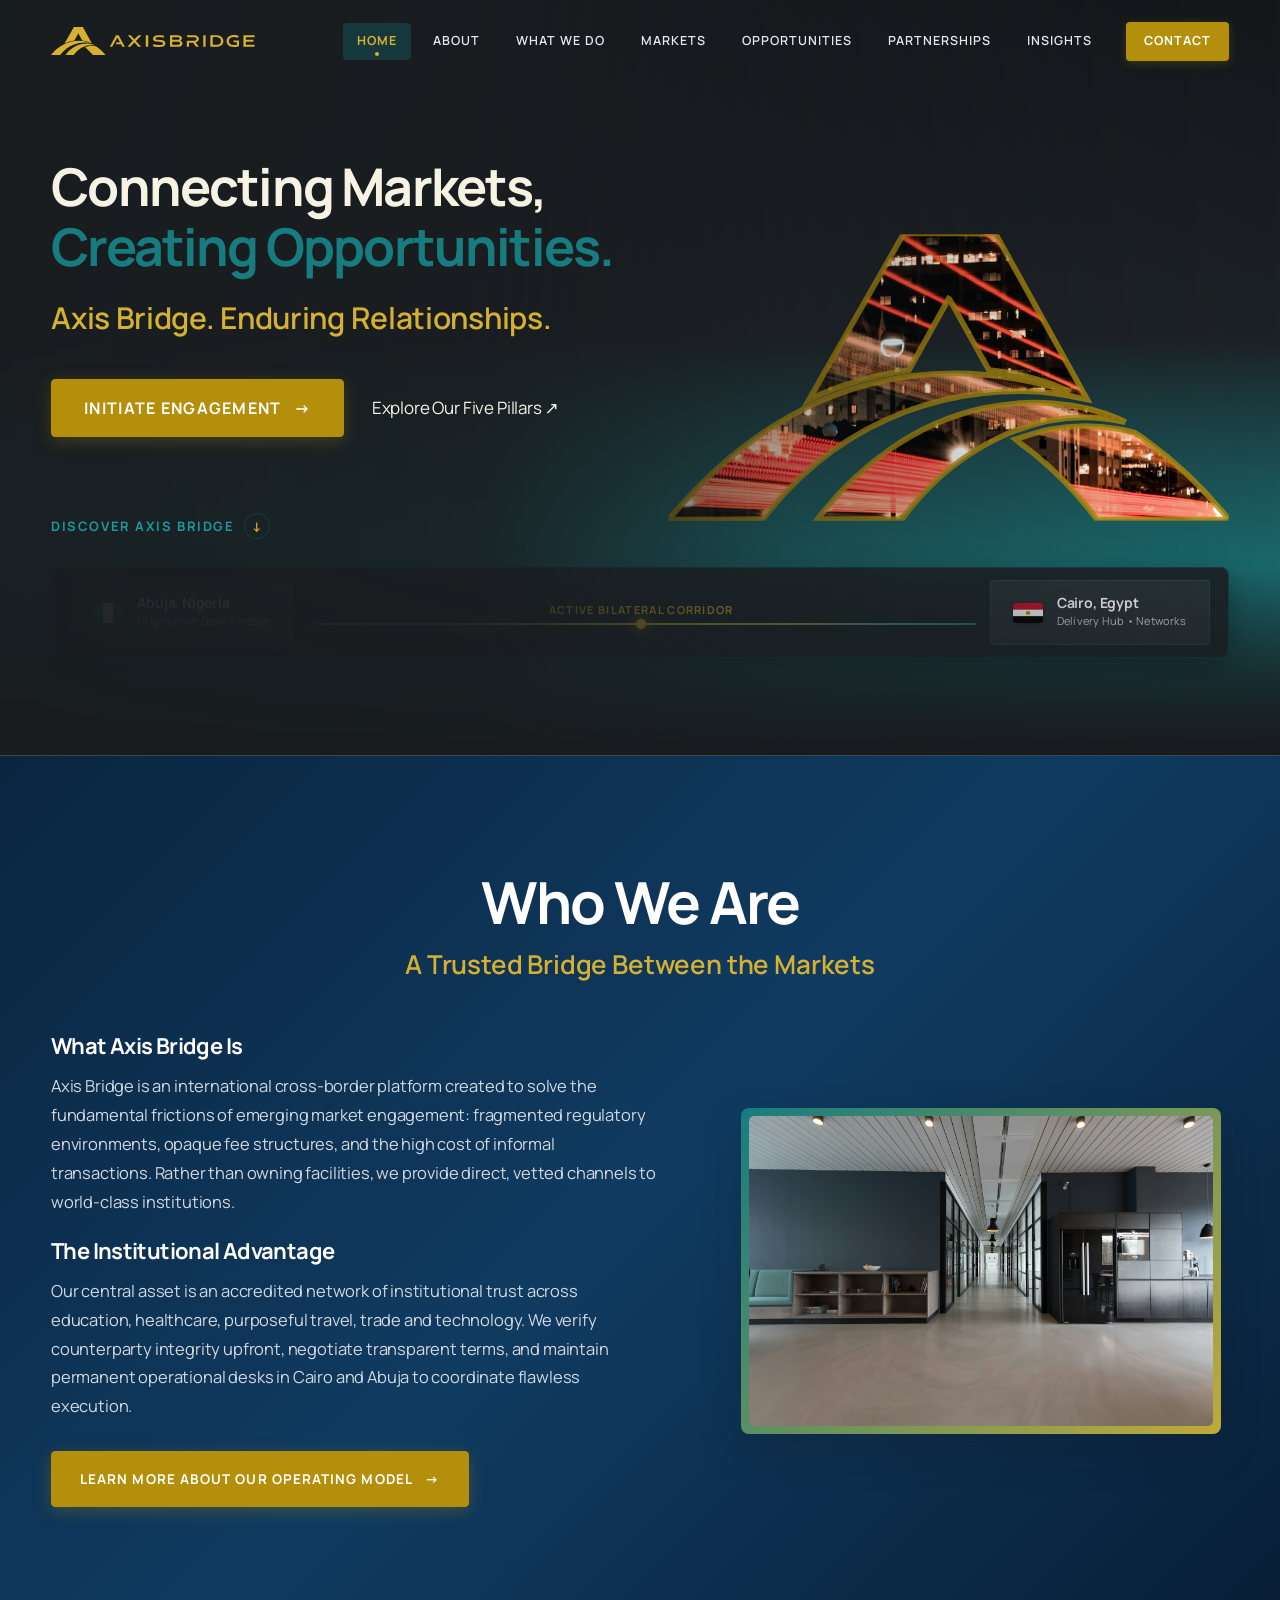
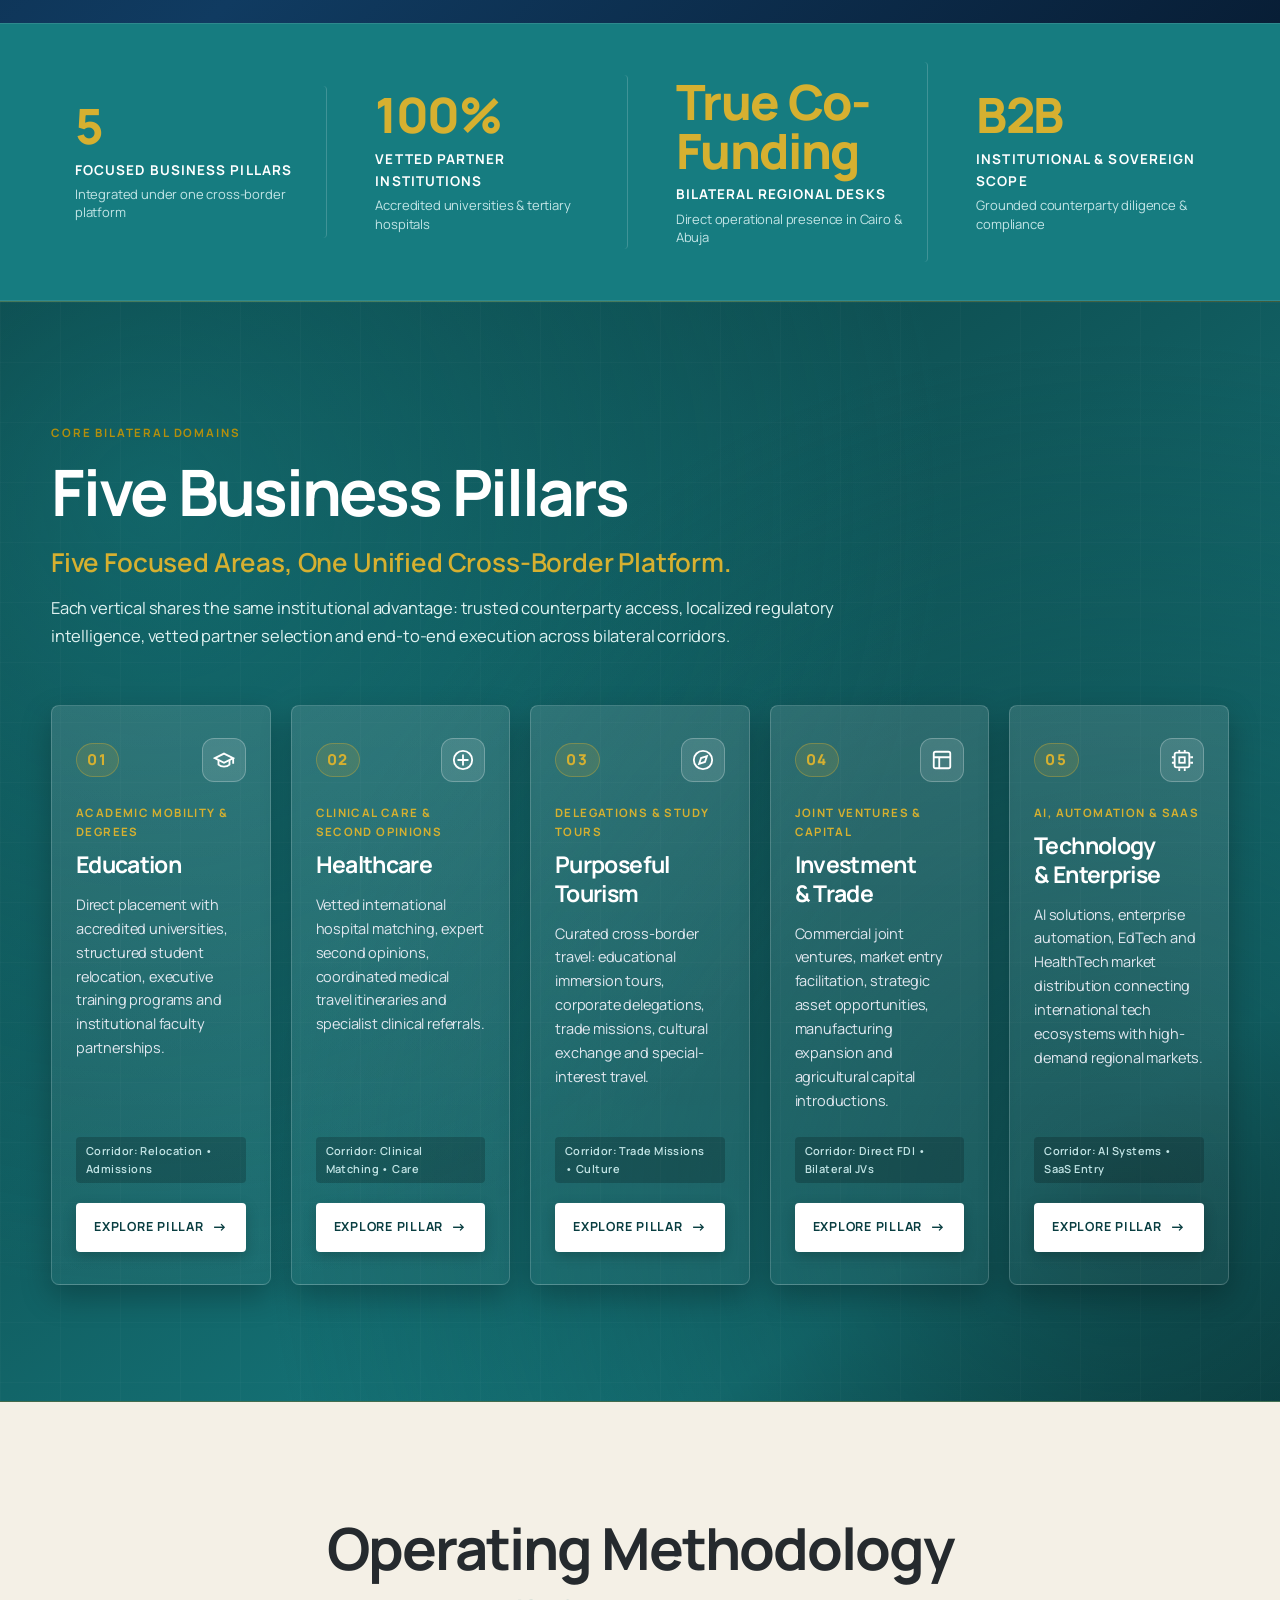
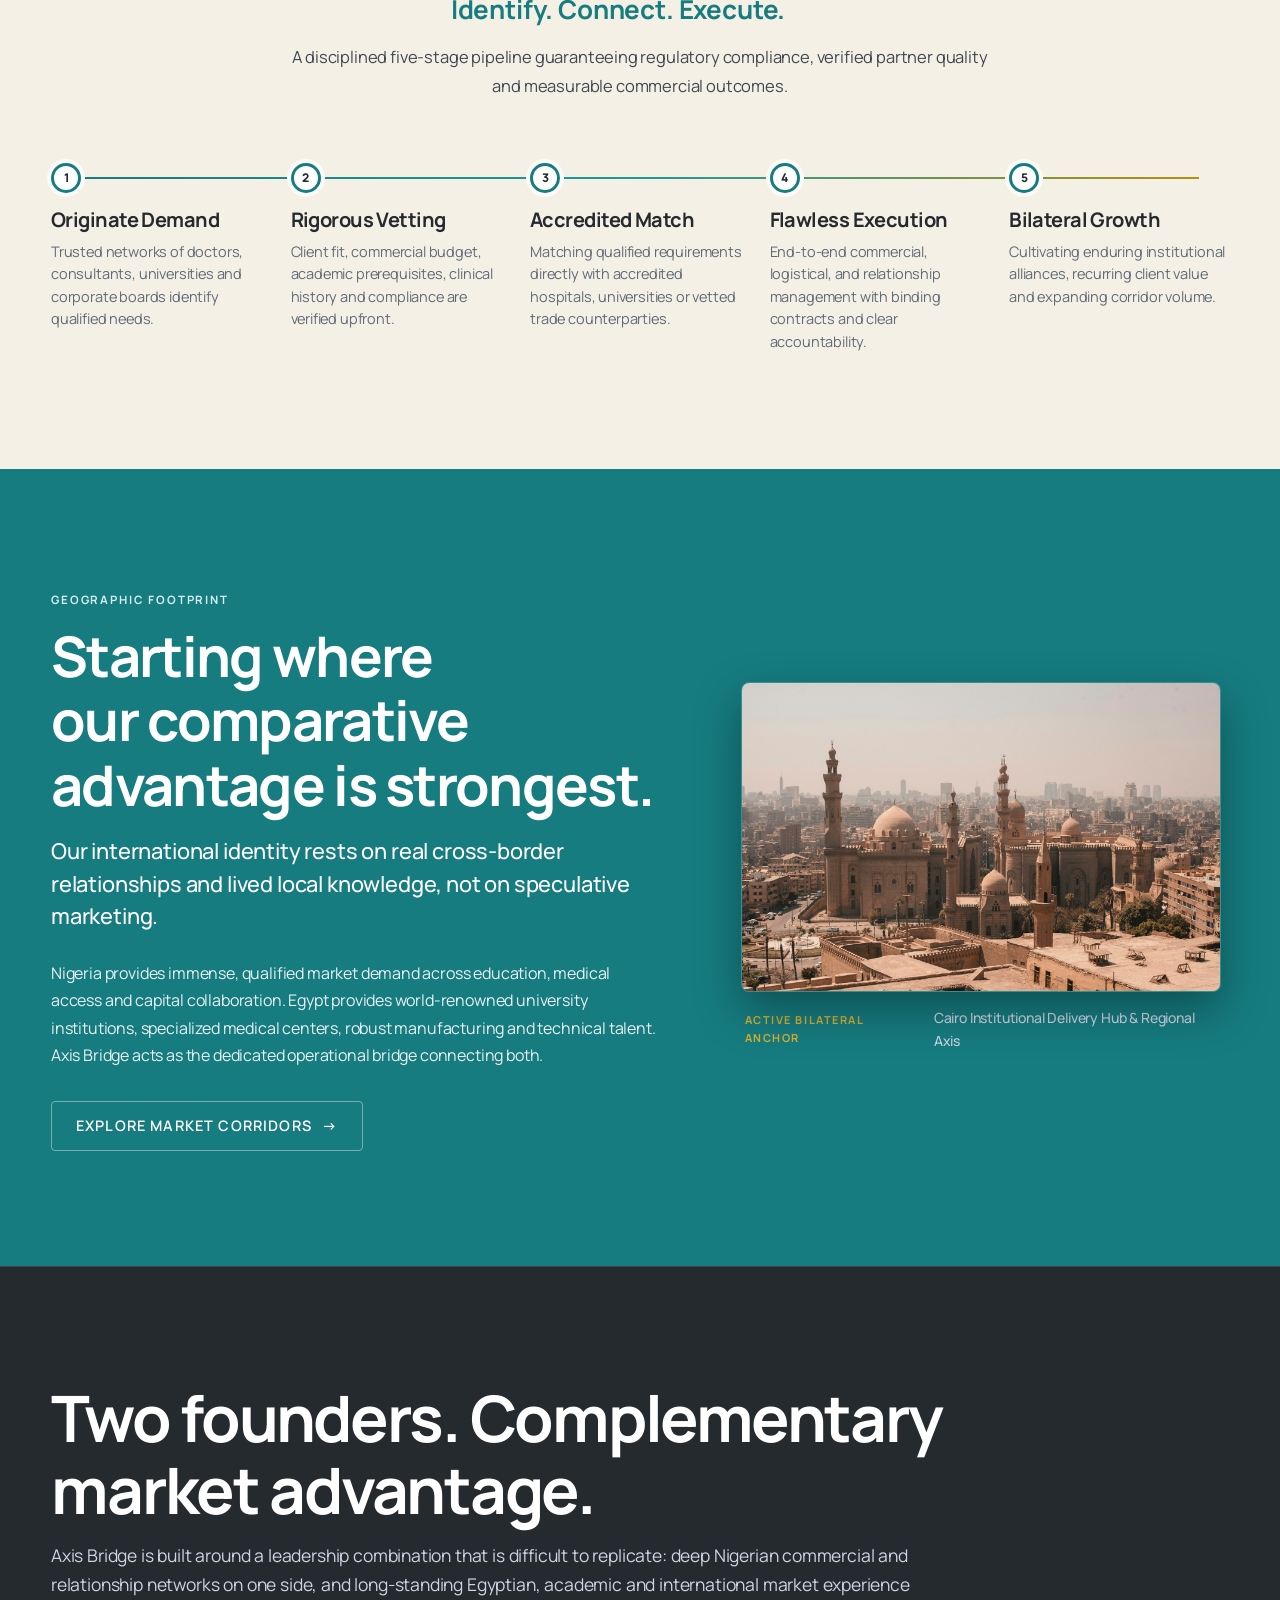
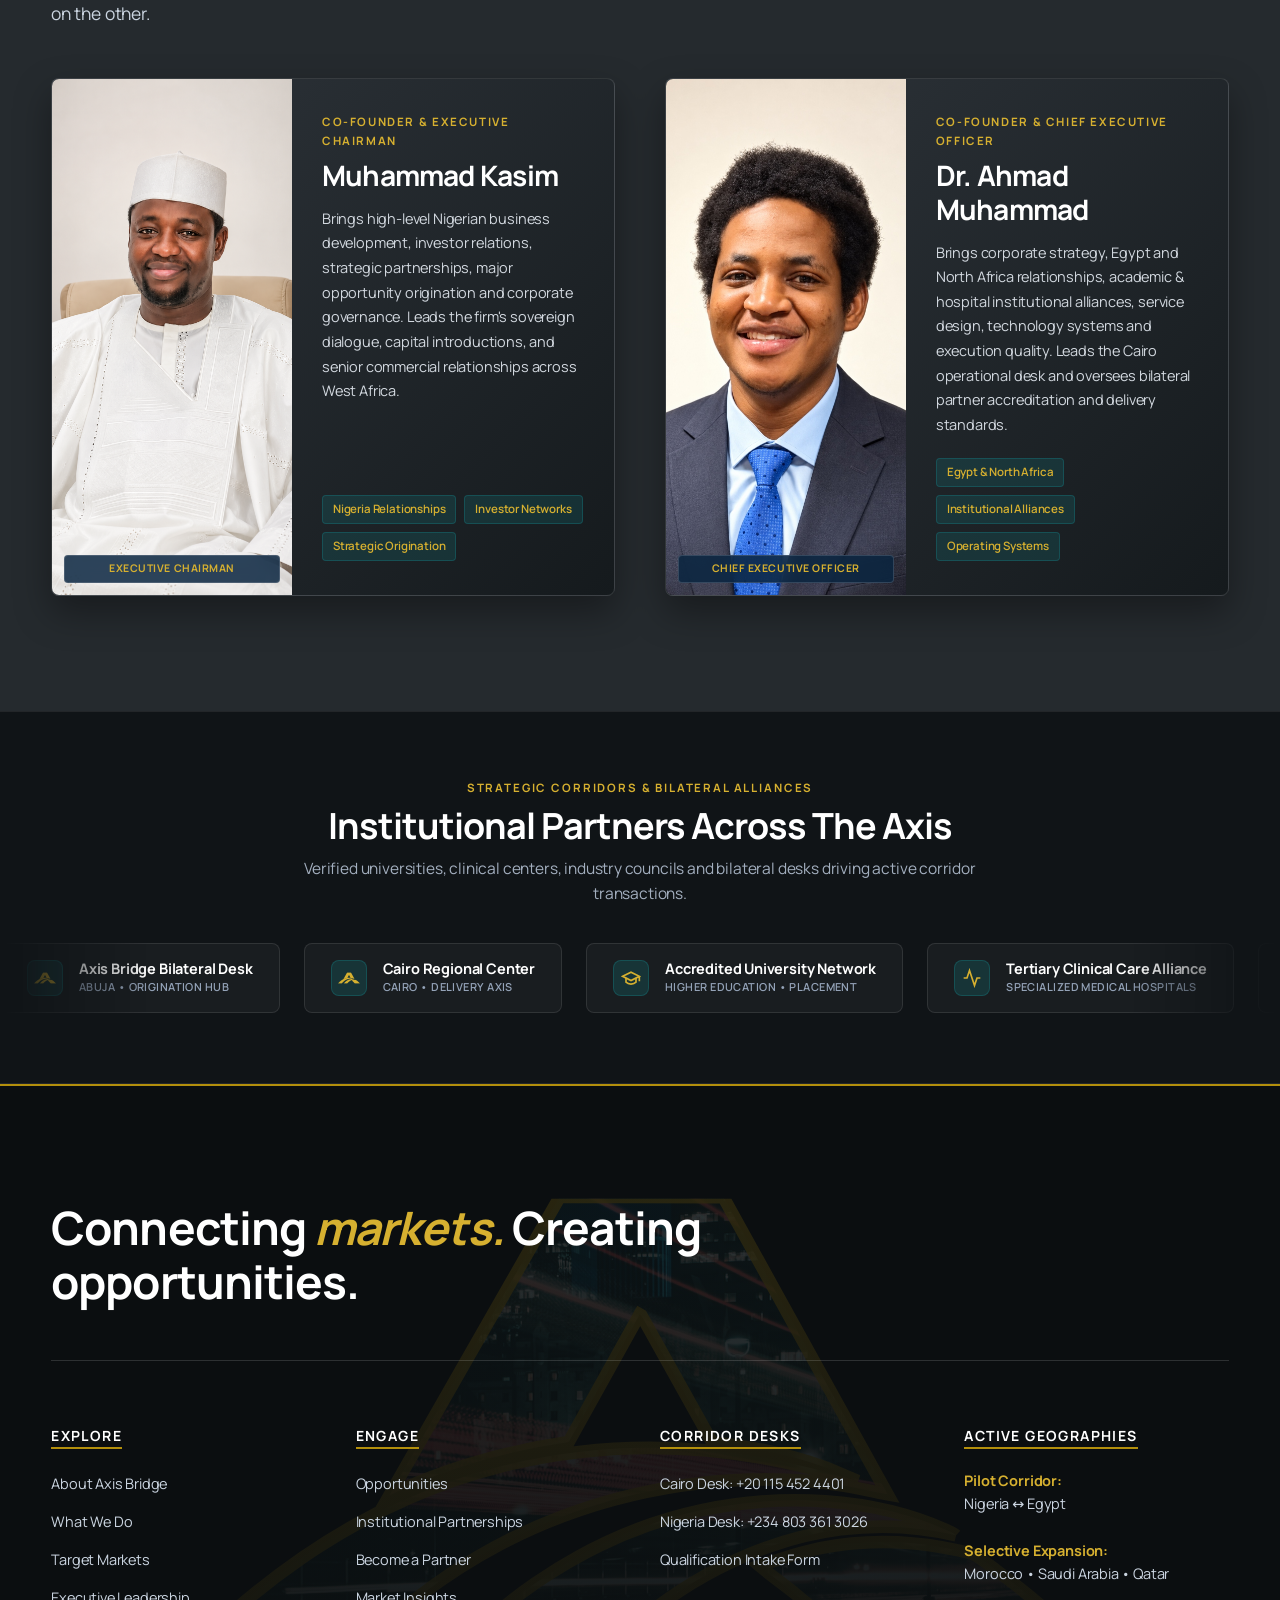
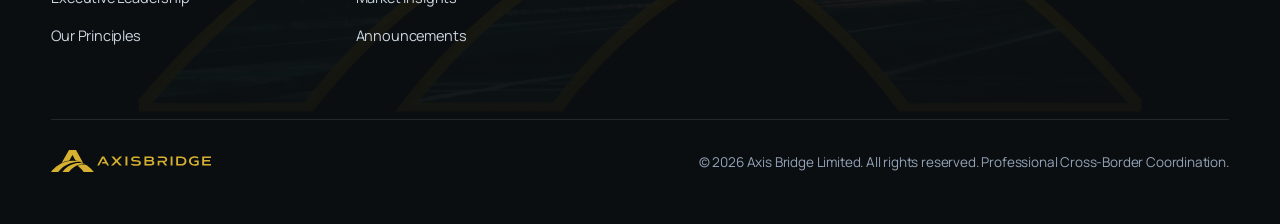
==== commit 909a147b: "Implement homepage and page refinements: hero centering, Who We Are brand background, pillar border " ====
--- a/index.html
+++ b/index.html
@@ -69,7 +69,7 @@
             <!-- Axis Bridge Mask: Cutout revealing the bridge photograph inside official mark geometry -->
             <mask id="heroPatternMask">
               <rect id="maskRect" width="1600" height="900" fill="#000"/>
-              <g id="gMask" fill="#fff" transform="translate(680 70) scale(6.4) translate(-847 -732)">
+              <g id="gMask" fill="#fff" transform="translate(800 450) scale(6.4) translate(-935 -777)">
                 <use href="#mk" x="847" y="732" width="176" height="90"/>
               </g>
             </mask>
@@ -91,7 +91,7 @@
           <rect width="1600" height="900" fill="url(#goldTint)" mask="url(#heroPatternMask)" style="mix-blend-mode: overlay;"/>
 
           <!-- Subtle Branded Gold Outline around Pattern geometry to define the architectural form -->
-          <g id="gMarkOutline" fill="none" stroke="#B38F0C" stroke-width="1.8" opacity="0.8" transform="translate(680 70) scale(6.4) translate(-847 -732)">
+          <g id="gMarkOutline" fill="none" stroke="#B38F0C" stroke-width="1.8" opacity="0.8" transform="translate(800 450) scale(6.4) translate(-935 -777)">
             <use href="#mk" x="847" y="732" width="176" height="90"/>
           </g>
         </svg>
@@ -122,6 +122,17 @@
               Explore Our Five Pillars <span class="arr">↗</span>
             </a>
           </div>
+
+
+
+          <!-- Hero Transition to Who We Are -->
+          <div>
+            <a href="#who-we-are" class="hero-scroll-transition" aria-label="Explore Who We Are">
+              <span>Discover Axis Bridge</span>
+              <span class="scroll-arrow">↓</span>
+            </a>
+          </div>
+        </div>
 
           <!-- Active Bilateral Anchors: Dedicated Module on One Horizontal Line with Identical Shape, Typography, and Hover -->
           <div class="bilateral-corridor-card hero-animate-in">
@@ -158,37 +169,28 @@
               </div>
             </a>
           </div>
-
-          <!-- Hero Transition to Who We Are -->
-          <div>
-            <a href="#who-we-are" class="hero-scroll-transition" aria-label="Explore Who We Are">
-              <span>Discover Axis Bridge</span>
-              <span class="scroll-arrow">↓</span>
-            </a>
-          </div>
-        </div>
       </div>
     </section>
 
-    <!-- SECTION: WHO WE ARE (Clean Photograph with Colorful Animated Geometric Frame, No Overlays) -->
-    <section class="section" id="who-we-are" style="background-color: var(--paper);">
+    <!-- SECTION: WHO WE ARE (Redesigned with Approved Brand Blue Background & Centered Headline) -->
+    <section class="section" id="who-we-are" style="background: linear-gradient(135deg, #0A2540 0%, #103B61 50%, #081E36 100%) !important; color: #FFFFFF;">
       <div class="container">
-        <div class="reveal" style="max-width: 1040px; margin-bottom: 44px;">
-          <h2 class="display-title" style="color: var(--charcoal); font-size: clamp(38px, 5vw, 60px); margin-bottom: 14px;">Who We Are</h2>
-          <p class="lead-text" style="color: var(--teal); font-weight: 600; font-size: clamp(19px, 2.2vw, 25px); line-height: 1.4; margin: 0;">
-            A trusted bridge between high-demand African markets and international institutions.
+        <div class="reveal" style="max-width: 880px; margin: 0 auto 50px; text-align: center;">
+          <h2 class="display-title" style="color: #FFFFFF; font-size: clamp(38px, 5vw, 58px); margin-bottom: 14px; font-family: var(--font-display);">Who We Are</h2>
+          <p class="lead-text" style="color: var(--gold-light); font-weight: 600; font-size: clamp(20px, 2.3vw, 26px); line-height: 1.45; margin: 0 auto;">
+            A Trusted Bridge Between the Markets
           </p>
         </div>
 
         <div class="who-we-are-grid">
           <div class="who-we-are-text reveal">
-            <h3 style="font-size: 22px; color: var(--charcoal); margin-bottom: 14px; font-weight: 700;">What Axis Bridge Is</h3>
-            <p style="color: var(--ink-secondary); font-size: 16.5px; line-height: 1.75; margin-bottom: 22px;">
+            <h3 style="font-size: 22px; color: #FFFFFF; margin-bottom: 14px; font-weight: 700;">What Axis Bridge Is</h3>
+            <p style="color: #D2D8DF; font-size: 16.5px; line-height: 1.75; margin-bottom: 22px;">
               Axis Bridge is an international cross-border platform created to solve the fundamental frictions of emerging market engagement: fragmented regulatory environments, opaque fee structures, and the high cost of informal transactions. Rather than owning facilities, we provide direct, vetted channels to world-class institutions.
             </p>
 
-            <h3 style="font-size: 22px; color: var(--charcoal); margin-bottom: 14px; font-weight: 700;">The Institutional Advantage</h3>
-            <p style="color: var(--ink-secondary); font-size: 16.5px; line-height: 1.75; margin-bottom: 30px;">
+            <h3 style="font-size: 22px; color: #FFFFFF; margin-bottom: 14px; font-weight: 700;">The Institutional Advantage</h3>
+            <p style="color: #D2D8DF; font-size: 16.5px; line-height: 1.75; margin-bottom: 30px;">
               Our central asset is an accredited network of institutional trust across education, healthcare, purposeful travel, trade and technology. We verify counterparty integrity upfront, negotiate transparent terms, and maintain permanent operational desks in Cairo and Abuja to coordinate flawless execution.
             </p>
 
@@ -443,7 +445,6 @@
     <section class="section section-charcoal" id="leadership-preview">
       <div class="container">
         <div class="reveal" style="max-width: 100%; margin-bottom: 50px;">
-          <div class="kicker kicker-gold">Leadership Advantage</div>
           <h2 class="display-title" style="color: #FFFFFF; font-size: clamp(42px, 5.2vw, 64px); line-height: 1.12; margin-bottom: 16px;">Two founders. Complementary market advantage.</h2>
           <p class="lead-text" style="color: #CBD5E1; font-size: 17.5px; line-height: 1.65; max-width: 860px; margin: 0; font-weight: 400;">
             Axis Bridge is built around a leadership combination that is difficult to replicate: deep Nigerian commercial and relationship networks on one side, and long-standing Egyptian, academic and international market experience on the other.
@@ -496,31 +497,167 @@
           </div>
         </div>
 
-        <!-- Prominent Long Horizontal Leadership CTA Button -->
-        <div class="leadership-cta-wrap reveal">
-          <a href="about.html#leadership" class="btn-leadership-horizontal" aria-label="Learn more about Axis Bridge leadership">
-            <div class="btn-content-left">
-              <span class="btn-main-title">Axis Bridge is built around leadership</span>
-              <span class="btn-sub-title">Discover our founders' complementary market experience, operating principles and governance</span>
-            </div>
-            <span class="btn-arrow-circle" aria-hidden="true">&rarr;</span>
-          </a>
-        </div>
+
       </div>
     </section>
 
-    <!-- SECTION: CONNECT WITH US (Cohesive CTA Section) -->
-    <section class="section section-charcoal" style="border-top: 1px solid var(--charcoal-border); border-bottom: 1px solid var(--charcoal-border); background: linear-gradient(135deg, var(--charcoal-deep) 0%, #162F36 100%); position: relative; overflow: hidden;">
-      <div class="container" style="display: flex; align-items: center; justify-content: space-between; flex-wrap: wrap; gap: 36px; position: relative; z-index: 2;">
-        <div style="max-width: 760px;">
-          <div class="kicker kicker-gold">Connect With Us</div>
-          <h2 style="font-size: clamp(28px, 3.6vw, 42px); color: #FFFFFF; line-height: 1.2; margin-bottom: 14px;">Connecting Markets, Creating Opportunities.</h2>
-          <p style="color: #CBD5E1; font-size: 17px; line-height: 1.7; margin: 0;">Speak directly with our corridor coordination desks in Cairo and Abuja to initiate a structured inquiry across education, healthcare, trade or enterprise technology.</p>
-        </div>
-        <div>
-          <a href="contact.html" class="btn btn-primary btn-lg">
-            Start a Conversation <span class="arrow">→</span>
-          </a>
+    <!-- SECTION: PARTNERS SLIDING CAROUSEL (Automatic Horizontal Infinite Slider with Brand Marks) -->
+    <section class="partners-carousel-section" id="partners-showcase">
+      <div class="partners-carousel-header reveal">
+        <div class="kicker">Strategic Corridors &amp; Bilateral Alliances</div>
+        <h2>Institutional Partners Across The Axis</h2>
+        <p>Verified universities, clinical centers, industry councils and bilateral desks driving active corridor transactions.</p>
+      </div>
+
+      <div class="partner-marquee-container" aria-label="Institutional Partners Marquee">
+        <div class="partner-marquee-track">
+          <!-- Marquee Item 1 -->
+          <div class="partner-logo-item">
+            <div class="partner-logo-icon" aria-hidden="true">
+              <svg viewBox="0 0 176 90" width="22" height="14" fill="currentColor"><use href="#mk"/></svg>
+            </div>
+            <div class="partner-logo-text">
+              <span class="partner-logo-name">Axis Bridge Bilateral Desk</span>
+              <span class="partner-logo-type">Abuja &bull; Origination Hub</span>
+            </div>
+          </div>
+
+          <!-- Marquee Item 2 -->
+          <div class="partner-logo-item">
+            <div class="partner-logo-icon" aria-hidden="true">
+              <svg viewBox="0 0 176 90" width="22" height="14" fill="currentColor"><use href="#mk"/></svg>
+            </div>
+            <div class="partner-logo-text">
+              <span class="partner-logo-name">Cairo Regional Center</span>
+              <span class="partner-logo-type">Cairo &bull; Delivery Axis</span>
+            </div>
+          </div>
+
+          <!-- Marquee Item 3 -->
+          <div class="partner-logo-item">
+            <div class="partner-logo-icon" aria-hidden="true">
+              <svg viewBox="0 0 24 24" width="20" height="20" fill="none" stroke="currentColor" stroke-width="2"><path d="M22 10v6M2 10l10-5 10 5-10 5z"/><path d="M6 12v5c3 3 9 3 12 0v-5"/></svg>
+            </div>
+            <div class="partner-logo-text">
+              <span class="partner-logo-name">Accredited University Network</span>
+              <span class="partner-logo-type">Higher Education &bull; Placement</span>
+            </div>
+          </div>
+
+          <!-- Marquee Item 4 -->
+          <div class="partner-logo-item">
+            <div class="partner-logo-icon" aria-hidden="true">
+              <svg viewBox="0 0 24 24" width="20" height="20" fill="none" stroke="currentColor" stroke-width="2"><path d="M22 12h-4l-3 9L9 3l-3 9H2"/></svg>
+            </div>
+            <div class="partner-logo-text">
+              <span class="partner-logo-name">Tertiary Clinical Care Alliance</span>
+              <span class="partner-logo-type">Specialized Medical Hospitals</span>
+            </div>
+          </div>
+
+          <!-- Marquee Item 5 -->
+          <div class="partner-logo-item">
+            <div class="partner-logo-icon" aria-hidden="true">
+              <svg viewBox="0 0 24 24" width="20" height="20" fill="none" stroke="currentColor" stroke-width="2"><circle cx="12" cy="12" r="10"/><path d="M12 2a14.5 14.5 0 0 0 0 20 14.5 14.5 0 0 0 0-20"/><path d="M2 12h20"/></svg>
+            </div>
+            <div class="partner-logo-text">
+              <span class="partner-logo-name">Bilateral Trade &amp; Investment Chamber</span>
+              <span class="partner-logo-type">Commercial Joint Ventures</span>
+            </div>
+          </div>
+
+          <!-- Marquee Item 6 -->
+          <div class="partner-logo-item">
+            <div class="partner-logo-icon" aria-hidden="true">
+              <svg viewBox="0 0 24 24" width="20" height="20" fill="none" stroke="currentColor" stroke-width="2"><rect width="18" height="18" x="3" y="3" rx="2"/><path d="m9 8 6 4-6 4Z"/></svg>
+            </div>
+            <div class="partner-logo-text">
+              <span class="partner-logo-name">Enterprise Technology Consortium</span>
+              <span class="partner-logo-type">AI Solutions &amp; Software</span>
+            </div>
+          </div>
+
+          <!-- Marquee Item 7 -->
+          <div class="partner-logo-item">
+            <div class="partner-logo-icon" aria-hidden="true">
+              <svg viewBox="0 0 24 24" width="20" height="20" fill="none" stroke="currentColor" stroke-width="2"><polygon points="12 2 15.09 8.26 22 9.27 17 14.14 18.18 21.02 12 17.77 5.82 21.02 7 14.14 2 9.27 8.91 8.26 12 2"/></svg>
+            </div>
+            <div class="partner-logo-text">
+              <span class="partner-logo-name">North Africa &amp; Gulf Corridor</span>
+              <span class="partner-logo-type">Institutional Market Access</span>
+            </div>
+          </div>
+
+          <!-- DUPLICATE TRACK FOR SEAMLESS INFINITE LOOP -->
+          <div class="partner-logo-item" aria-hidden="true">
+            <div class="partner-logo-icon">
+              <svg viewBox="0 0 176 90" width="22" height="14" fill="currentColor"><use href="#mk"/></svg>
+            </div>
+            <div class="partner-logo-text">
+              <span class="partner-logo-name">Axis Bridge Bilateral Desk</span>
+              <span class="partner-logo-type">Abuja &bull; Origination Hub</span>
+            </div>
+          </div>
+
+          <div class="partner-logo-item" aria-hidden="true">
+            <div class="partner-logo-icon">
+              <svg viewBox="0 0 176 90" width="22" height="14" fill="currentColor"><use href="#mk"/></svg>
+            </div>
+            <div class="partner-logo-text">
+              <span class="partner-logo-name">Cairo Regional Center</span>
+              <span class="partner-logo-type">Cairo &bull; Delivery Axis</span>
+            </div>
+          </div>
+
+          <div class="partner-logo-item" aria-hidden="true">
+            <div class="partner-logo-icon">
+              <svg viewBox="0 0 24 24" width="20" height="20" fill="none" stroke="currentColor" stroke-width="2"><path d="M22 10v6M2 10l10-5 10 5-10 5z"/><path d="M6 12v5c3 3 9 3 12 0v-5"/></svg>
+            </div>
+            <div class="partner-logo-text">
+              <span class="partner-logo-name">Accredited University Network</span>
+              <span class="partner-logo-type">Higher Education &bull; Placement</span>
+            </div>
+          </div>
+
+          <div class="partner-logo-item" aria-hidden="true">
+            <div class="partner-logo-icon">
+              <svg viewBox="0 0 24 24" width="20" height="20" fill="none" stroke="currentColor" stroke-width="2"><path d="M22 12h-4l-3 9L9 3l-3 9H2"/></svg>
+            </div>
+            <div class="partner-logo-text">
+              <span class="partner-logo-name">Tertiary Clinical Care Alliance</span>
+              <span class="partner-logo-type">Specialized Medical Hospitals</span>
+            </div>
+          </div>
+
+          <div class="partner-logo-item" aria-hidden="true">
+            <div class="partner-logo-icon">
+              <svg viewBox="0 0 24 24" width="20" height="20" fill="none" stroke="currentColor" stroke-width="2"><circle cx="12" cy="12" r="10"/><path d="M12 2a14.5 14.5 0 0 0 0 20 14.5 14.5 0 0 0 0-20"/><path d="M2 12h20"/></svg>
+            </div>
+            <div class="partner-logo-text">
+              <span class="partner-logo-name">Bilateral Trade &amp; Investment Chamber</span>
+              <span class="partner-logo-type">Commercial Joint Ventures</span>
+            </div>
+          </div>
+
+          <div class="partner-logo-item" aria-hidden="true">
+            <div class="partner-logo-icon">
+              <svg viewBox="0 0 24 24" width="20" height="20" fill="none" stroke="currentColor" stroke-width="2"><rect width="18" height="18" x="3" y="3" rx="2"/><path d="m9 8 6 4-6 4Z"/></svg>
+            </div>
+            <div class="partner-logo-text">
+              <span class="partner-logo-name">Enterprise Technology Consortium</span>
+              <span class="partner-logo-type">AI Solutions &amp; Software</span>
+            </div>
+          </div>
+
+          <div class="partner-logo-item" aria-hidden="true">
+            <div class="partner-logo-icon">
+              <svg viewBox="0 0 24 24" width="20" height="20" fill="none" stroke="currentColor" stroke-width="2"><polygon points="12 2 15.09 8.26 22 9.27 17 14.14 18.18 21.02 12 17.77 5.82 21.02 7 14.14 2 9.27 8.91 8.26 12 2"/></svg>
+            </div>
+            <div class="partner-logo-text">
+              <span class="partner-logo-name">North Africa &amp; Gulf Corridor</span>
+              <span class="partner-logo-type">Institutional Market Access</span>
+            </div>
+          </div>
         </div>
       </div>
     </section>
--- a/assets/css/main.css
+++ b/assets/css/main.css
@@ -592,19 +592,20 @@
 
 /* Bilateral Anchors Interactive Corridor */
 .bilateral-corridor-card {
-  background: rgba(37, 42, 46, 0.88);
-  backdrop-filter: blur(14px);
-  -webkit-backdrop-filter: blur(14px);
+  background: rgba(20, 24, 27, 0.92);
+  backdrop-filter: blur(16px);
+  -webkit-backdrop-filter: blur(16px);
   border: 1px solid var(--teal-border);
   border-radius: var(--radius-md);
-  padding: 16px 24px;
-  margin-top: 34px;
-  display: flex;
-  align-items: center;
-  justify-content: space-between;
-  gap: 20px;
+  padding: 20px 32px;
+  margin: 40px auto 0;
+  max-width: 820px;
+  display: flex;
+  align-items: center;
+  justify-content: center;
+  gap: 24px;
   flex-wrap: wrap;
-  box-shadow: 0 10px 30px rgba(0, 0, 0, 0.35);
+  box-shadow: 0 14px 40px rgba(0, 0, 0, 0.45);
   transition: all var(--transition-smooth);
 }
 
@@ -2441,8 +2442,9 @@
 .corridor-node-btn {
   display: inline-flex;
   align-items: center;
-  gap: 12px;
-  padding: 10px 18px;
+  gap: 14px;
+  padding: 14px 22px;
+  min-width: 220px;
   background: rgba(255, 255, 255, 0.06);
   border: 1px solid var(--teal-border);
   border-radius: var(--radius-sm);
@@ -3215,7 +3217,6 @@
 .vetting-card-item {
   background: var(--charcoal-surface) !important;
   border: 1px solid var(--charcoal-border) !important;
-  border-left: 4px solid var(--sea-green) !important;
   border-radius: var(--radius-md);
   padding: 30px 24px;
   box-shadow: 0 10px 28px rgba(0, 0, 0, 0.35);
@@ -3224,7 +3225,7 @@
 
 .vetting-card-item:hover {
   transform: translateY(-5px);
-  border-left-color: var(--gold-light) !important;
+  border-color: var(--teal-border) !important;
   box-shadow: 0 18px 40px rgba(22, 124, 128, 0.25);
 }
 
@@ -3402,7 +3403,6 @@
   position: relative;
   background: linear-gradient(180deg, rgba(255, 255, 255, 0.12) 0%, rgba(255, 255, 255, 0.04) 100%);
   border: 1px solid rgba(255, 255, 255, 0.18);
-  border-top: 3px solid var(--gold-light);
   border-radius: var(--radius-md);
   padding: 32px 24px;
   display: flex;
@@ -3497,7 +3497,6 @@
   padding: 5px 10px;
   border-radius: 4px;
   margin-bottom: 20px;
-  border-left: 2px solid var(--gold);
 }
 
 .pillar-nexus-cta {
@@ -3554,14 +3553,7 @@
 }
 
 .leader-executive-card::before {
-  content: "";
-  position: absolute;
-  top: 0;
-  left: 0;
-  right: 0;
-  height: 3px;
-  background: linear-gradient(90deg, var(--gold) 0%, var(--teal) 100%);
-  opacity: 0.7;
+  display: none !important;
 }
 
 .leader-executive-card:hover {
@@ -3861,12 +3853,7 @@
 }
 
 .mv-card::before {
-  content: "";
-  position: absolute;
-  top: 0;
-  left: 0;
-  right: 0;
-  height: 4px;
+  display: none !important;
 }
 
 .mv-card-vision::before {
@@ -4321,3 +4308,194 @@
     order: -1;
   }
 }
+
+
+/* ==========================================================================
+   AXIS BRIDGE REFINEMENTS: PARTNERS CAROUSEL, GOVERNANCE BLUE, WHITE CONTACT
+   ========================================================================== */
+
+/* Partners Infinite Horizontal Carousel */
+.partners-carousel-section {
+  position: relative;
+  background: #101417;
+  padding: 60px 0 70px;
+  overflow: hidden;
+  border-top: 1px solid rgba(255, 255, 255, 0.08);
+  border-bottom: 1px solid rgba(255, 255, 255, 0.08);
+}
+
+.partners-carousel-header {
+  text-align: center;
+  max-width: 800px;
+  margin: 0 auto 36px;
+  padding: 0 20px;
+}
+
+.partners-carousel-header .kicker {
+  color: var(--gold-light);
+  margin-bottom: 8px;
+}
+
+.partners-carousel-header h2 {
+  color: #FFFFFF;
+  font-size: clamp(26px, 3.2vw, 36px);
+  margin-bottom: 10px;
+}
+
+.partners-carousel-header p {
+  color: #A3AFBF;
+  font-size: 15.5px;
+  margin: 0;
+}
+
+.partner-marquee-container {
+  width: 100%;
+  overflow: hidden;
+  position: relative;
+  mask-image: linear-gradient(90deg, transparent 0%, #000 12%, #000 88%, transparent 100%);
+  -webkit-mask-image: linear-gradient(90deg, transparent 0%, #000 12%, #000 88%, transparent 100%);
+}
+
+.partner-marquee-track {
+  display: flex;
+  width: max-content;
+  gap: 24px;
+  animation: partnerMarquee 38s linear infinite;
+}
+
+.partner-marquee-track:hover {
+  animation-play-state: paused;
+}
+
+@keyframes partnerMarquee {
+  0% { transform: translateX(0); }
+  100% { transform: translateX(-50%); }
+}
+
+.partner-logo-item {
+  display: inline-flex;
+  align-items: center;
+  gap: 16px;
+  padding: 16px 26px;
+  background: rgba(255, 255, 255, 0.04);
+  border: 1px solid rgba(255, 255, 255, 0.1);
+  border-radius: var(--radius-md);
+  white-space: nowrap;
+  transition: all var(--transition-fast);
+  color: #FFFFFF;
+  text-decoration: none;
+}
+
+.partner-logo-item:hover {
+  background: rgba(22, 124, 128, 0.2);
+  border-color: var(--gold-light);
+  transform: translateY(-2px);
+}
+
+.partner-logo-icon {
+  width: 36px;
+  height: 36px;
+  display: flex;
+  align-items: center;
+  justify-content: center;
+  background: rgba(22, 124, 128, 0.25);
+  border: 1px solid rgba(22, 124, 128, 0.4);
+  border-radius: 8px;
+  color: var(--gold-light);
+  flex-shrink: 0;
+}
+
+.partner-logo-text {
+  display: flex;
+  flex-direction: column;
+}
+
+.partner-logo-name {
+  font-size: 14.5px;
+  font-weight: 700;
+  color: #FFFFFF;
+  line-height: 1.25;
+}
+
+.partner-logo-type {
+  font-size: 11px;
+  font-weight: 600;
+  color: #94A3B8;
+  letter-spacing: 0.04em;
+  text-transform: uppercase;
+}
+
+/* Contact White Section Overrides */
+.contact-section-white {
+  background: #FFFFFF !important;
+  color: var(--charcoal) !important;
+  border-top: 1px solid var(--border-light);
+  border-bottom: 1px solid var(--border-light);
+}
+
+.contact-section-white .section-title {
+  color: var(--charcoal) !important;
+}
+
+.contact-section-white .body-muted {
+  color: var(--ink-secondary) !important;
+}
+
+.contact-section-white .kicker {
+  color: var(--teal) !important;
+}
+
+.contact-section-white .channel-card {
+  background: #F8FAFC !important;
+  border: 1px solid #E2E8F0 !important;
+  box-shadow: 0 4px 16px rgba(0, 0, 0, 0.04);
+}
+
+.contact-section-white .channel-card:hover {
+  border-color: var(--teal) !important;
+  background: #FFFFFF !important;
+  box-shadow: 0 10px 24px rgba(22, 124, 128, 0.12);
+}
+
+.contact-section-white .channel-meta {
+  color: var(--teal-deep) !important;
+}
+
+.contact-section-white .channel-link {
+  background: #EDF2F7 !important;
+  color: var(--charcoal) !important;
+}
+
+.contact-section-white .channel-link:hover {
+  background: var(--teal) !important;
+  color: #FFFFFF !important;
+}
+
+.contact-section-white .channel-link span:last-child {
+  color: var(--teal-deep) !important;
+}
+
+.contact-section-white .channel-link:hover span:last-child {
+  color: var(--gold-light) !important;
+}
+
+.contact-section-white .contact-form {
+  background: #F8FAFC !important;
+  border: 1px solid #E2E8F0 !important;
+  box-shadow: 0 10px 30px rgba(0, 0, 0, 0.06);
+}
+
+.contact-section-white .form-group label {
+  color: #334155 !important;
+}
+
+.contact-section-white .form-control {
+  background: #FFFFFF !important;
+  border: 1px solid #CBD5E1 !important;
+  color: #0F172A !important;
+}
+
+.contact-section-white .form-control:focus {
+  border-color: var(--teal) !important;
+  box-shadow: 0 0 0 3px rgba(22, 124, 128, 0.15) !important;
+}
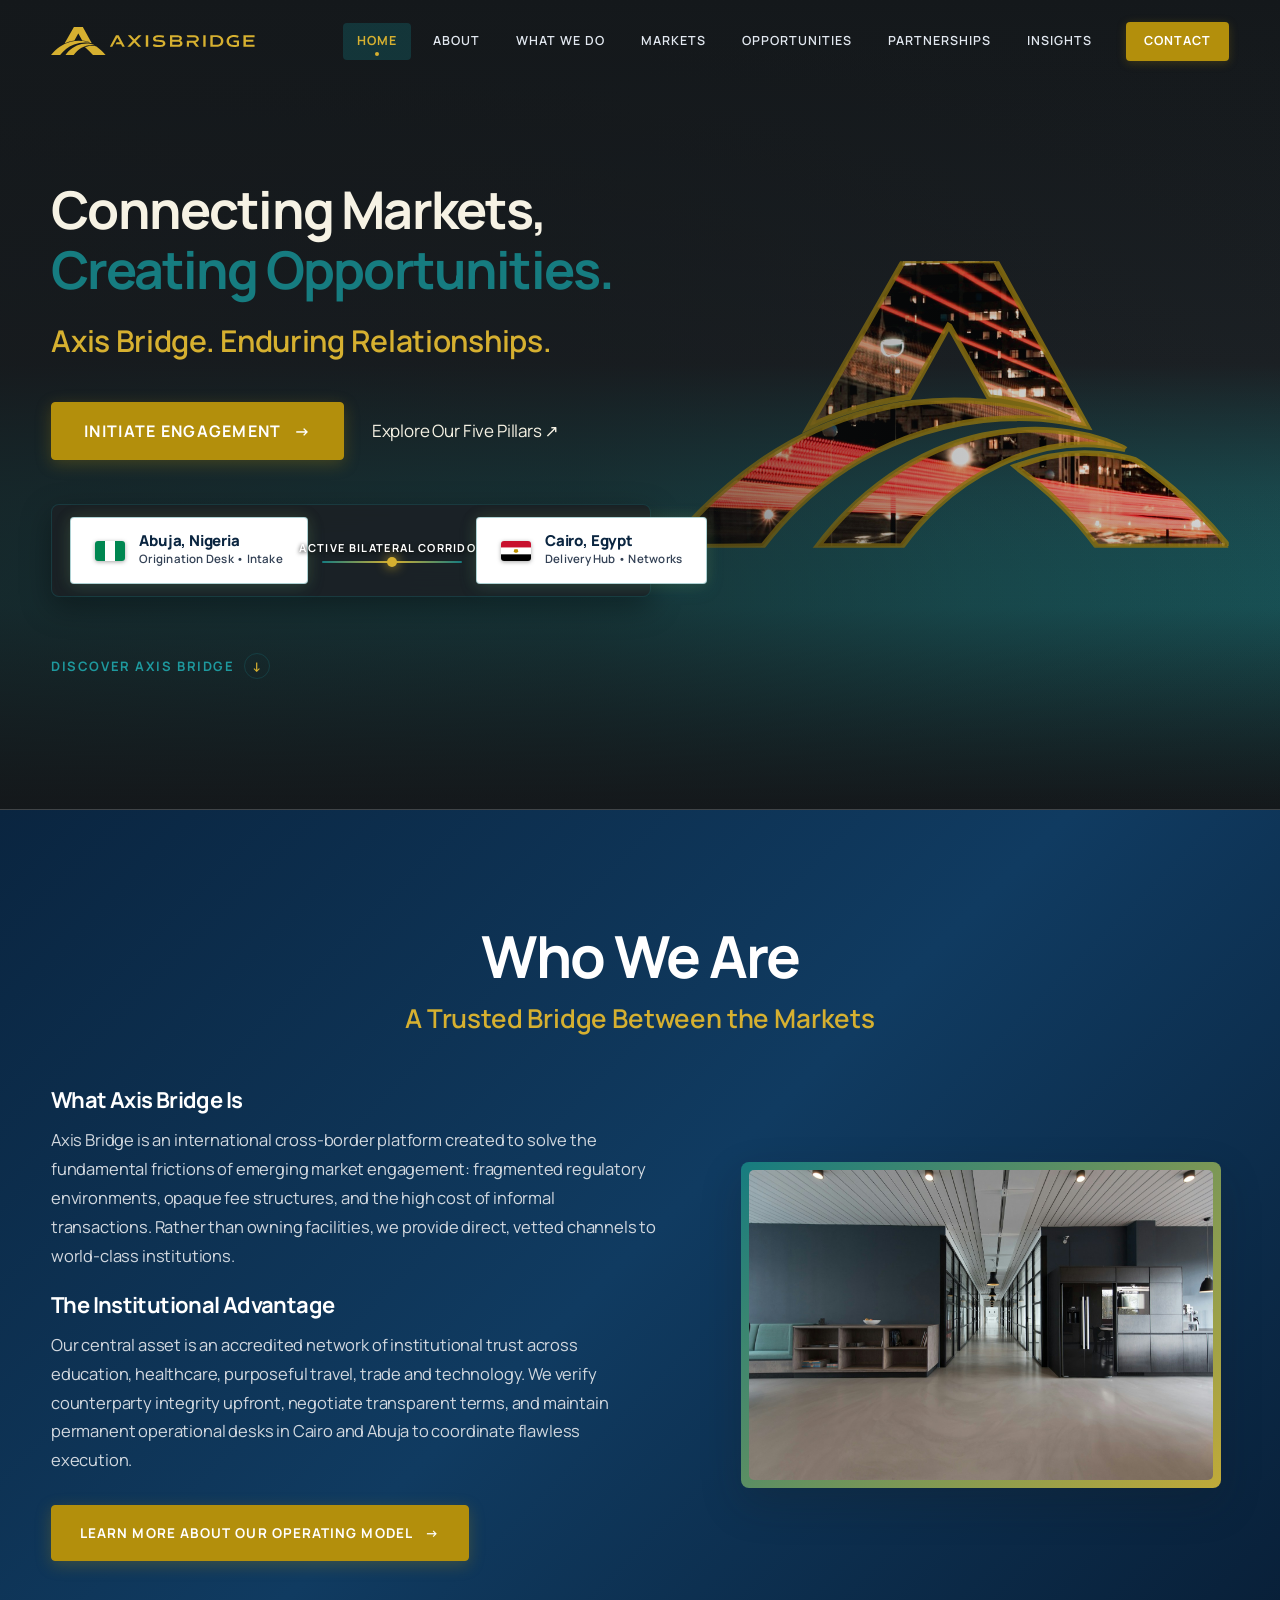
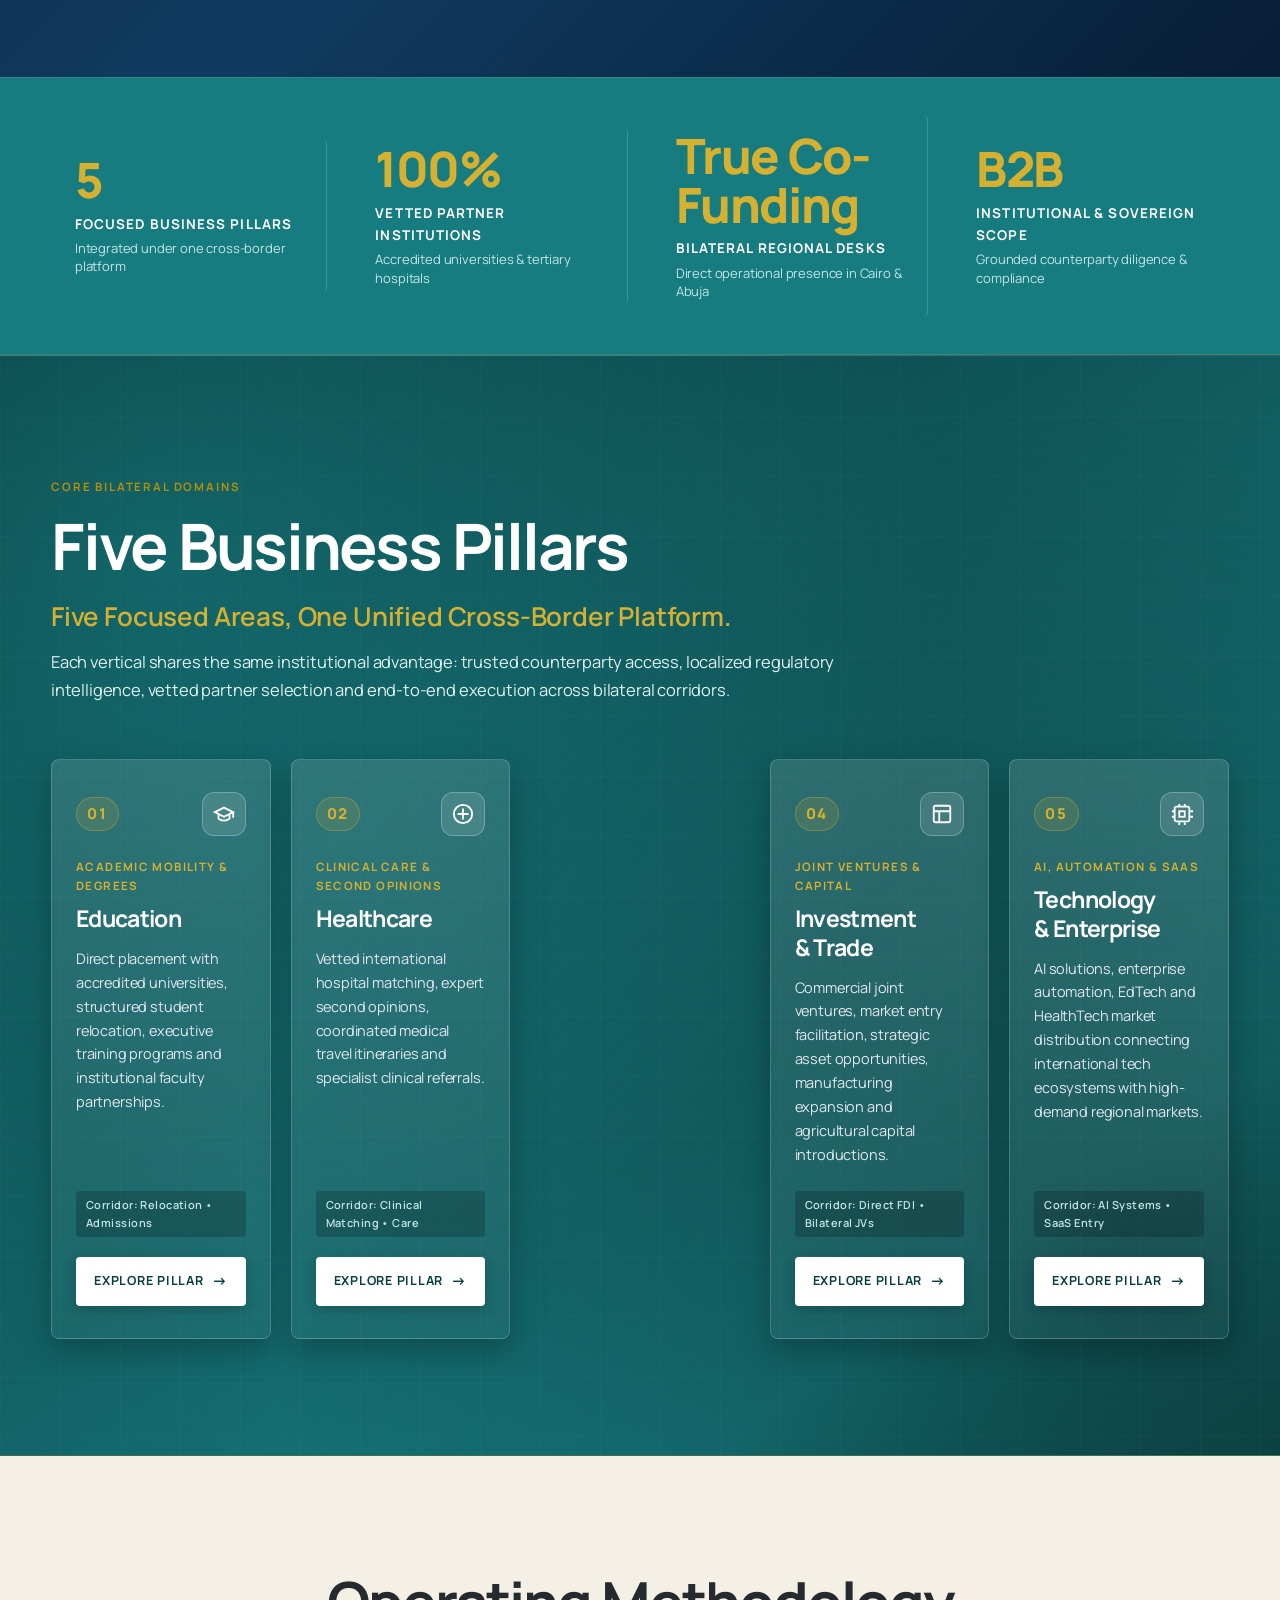
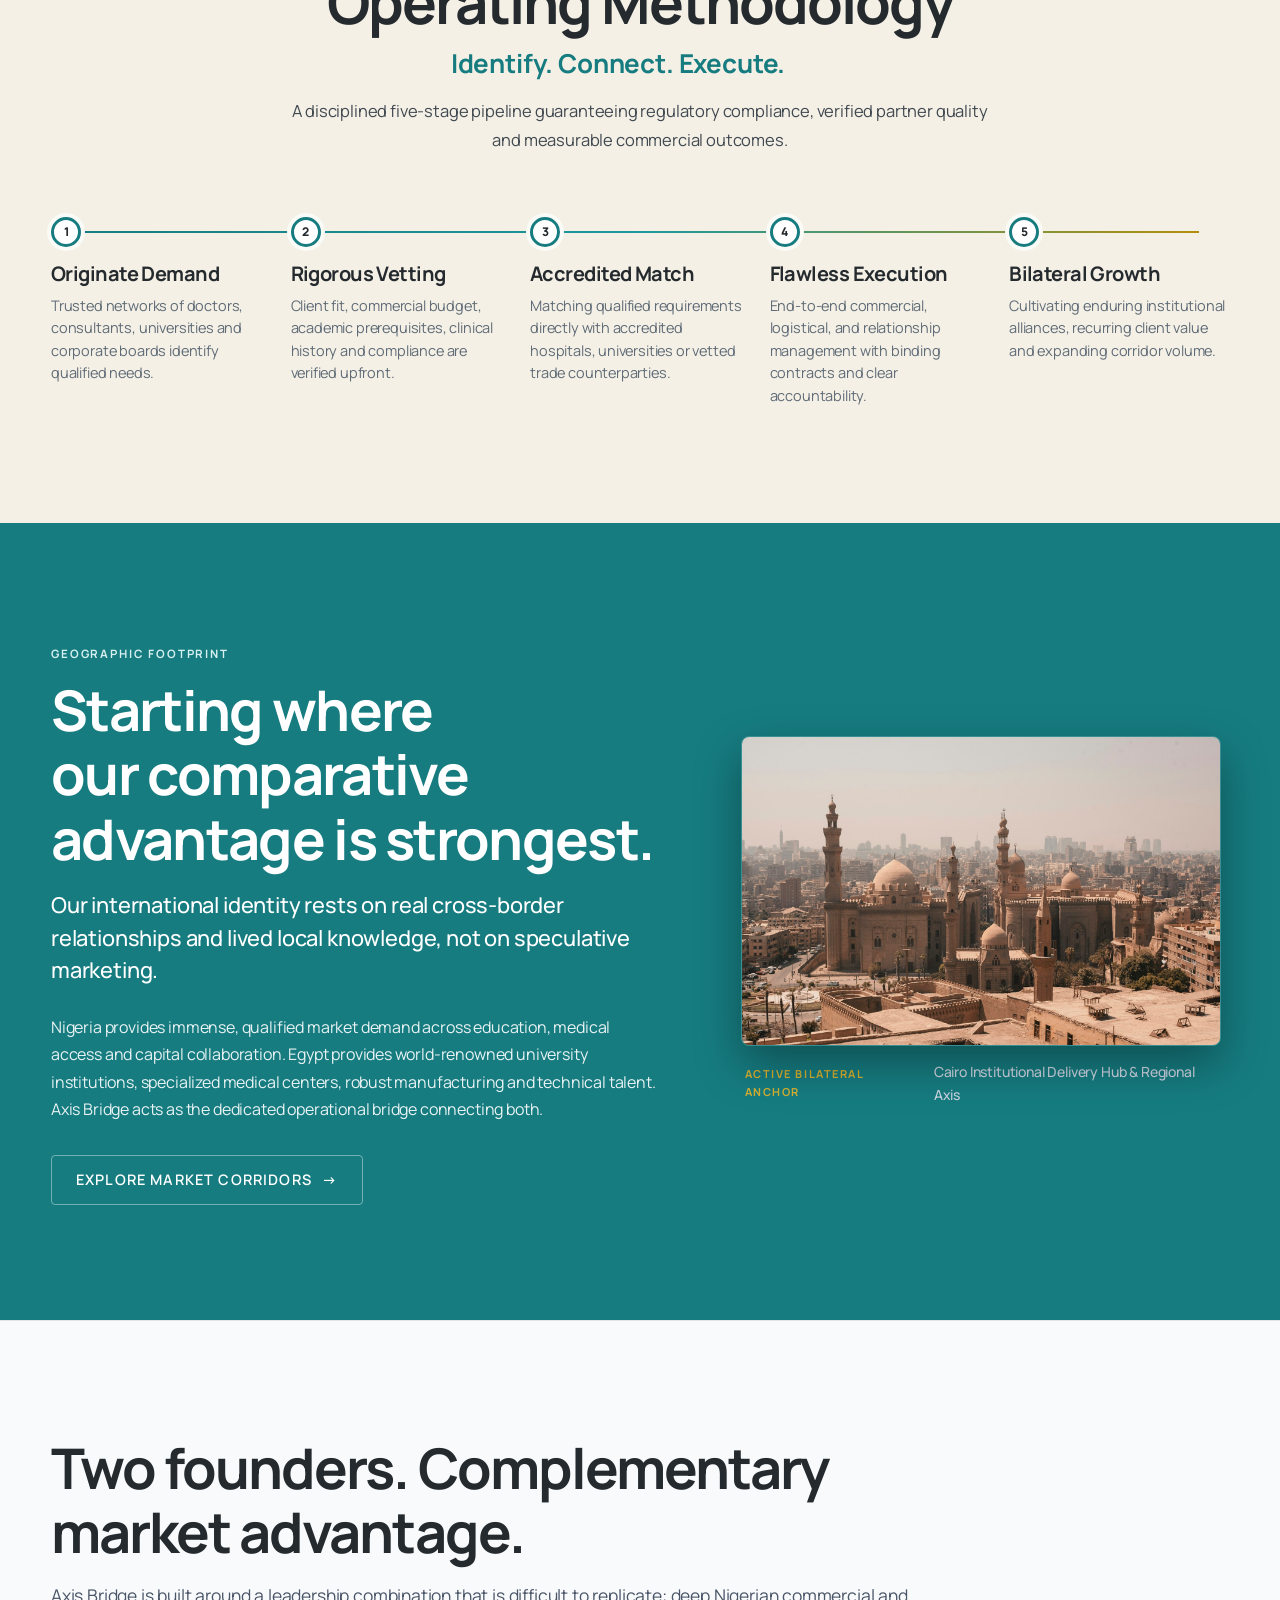
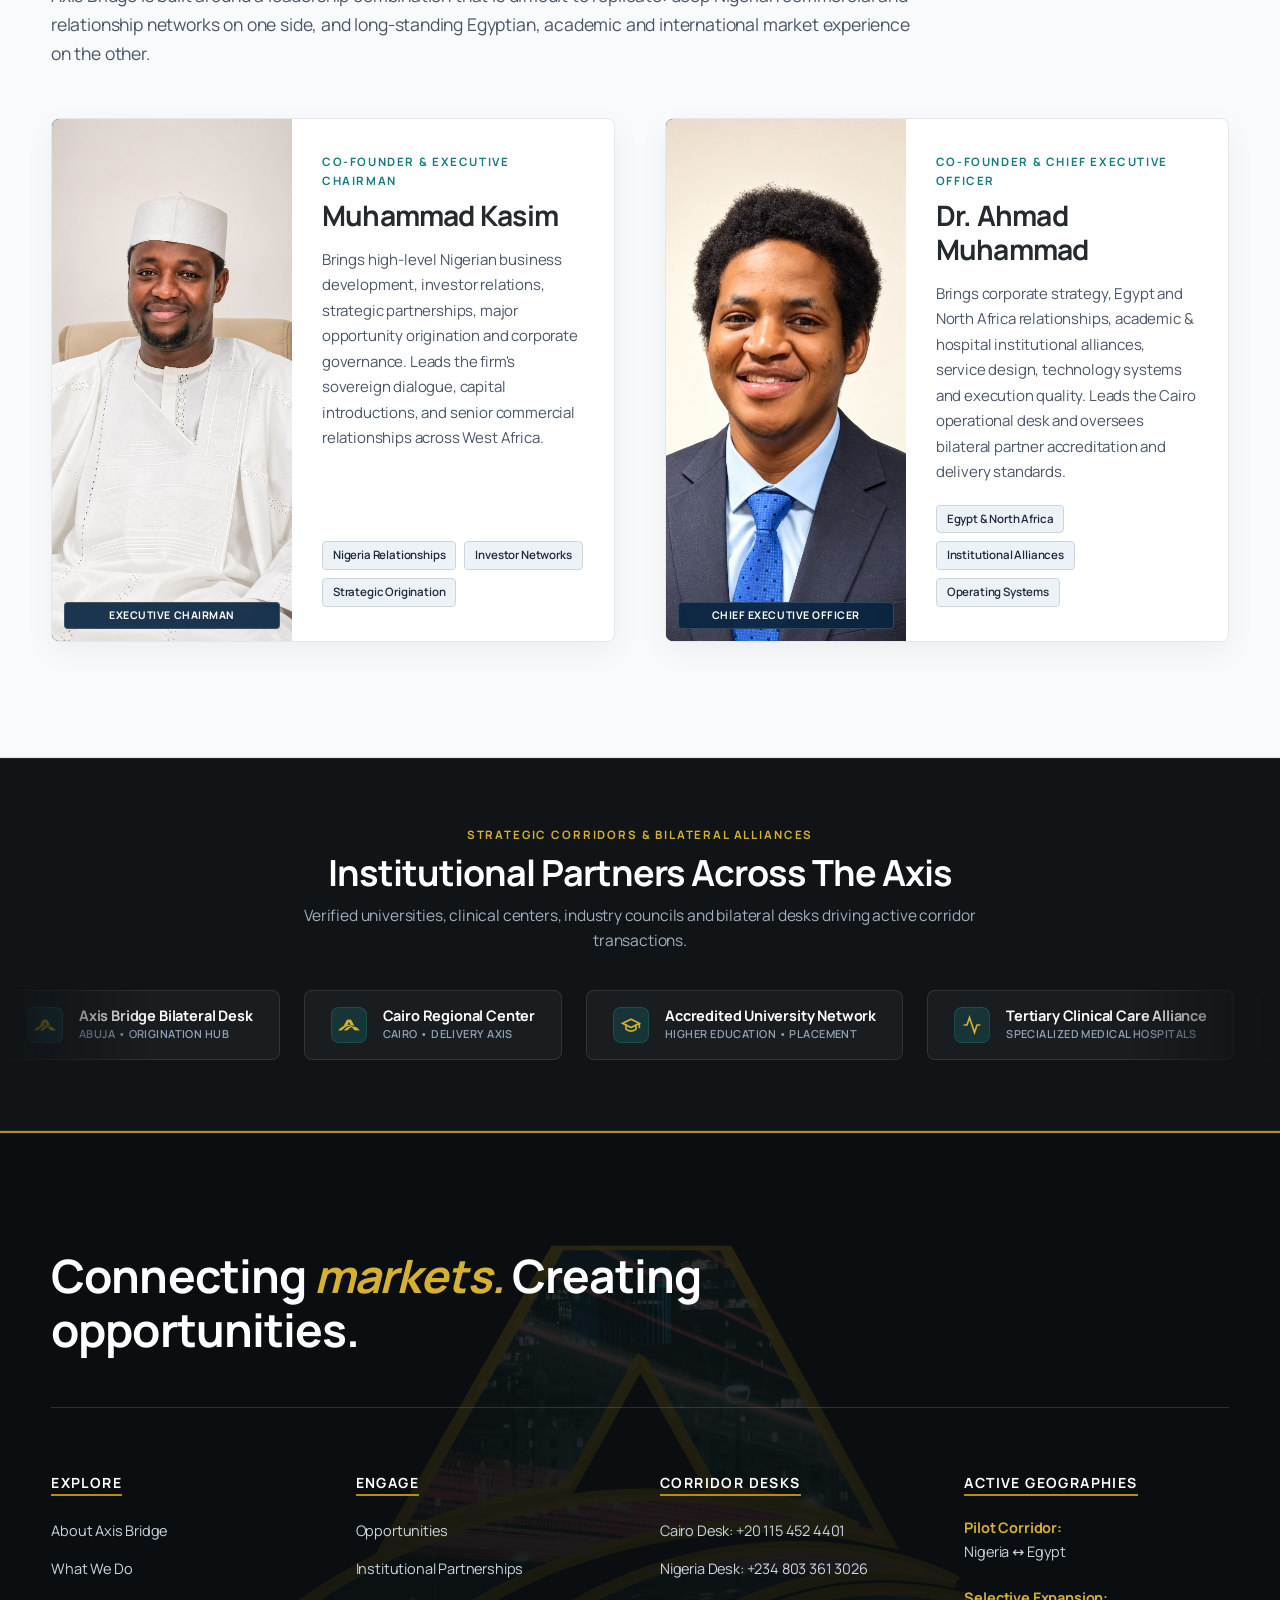
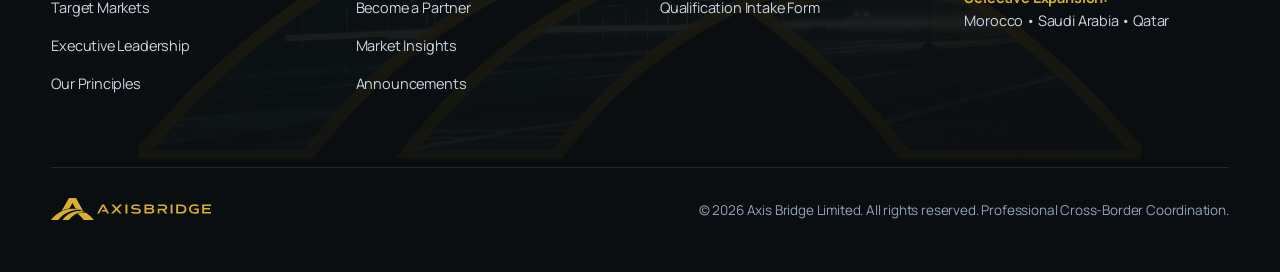
==== commit 90aa08b1: "Implement UI/UX corrections: hero corridor restoration & glow, founders light background, mission & " ====
--- a/index.html
+++ b/index.html
@@ -100,7 +100,7 @@
       <div class="hero-vignette" aria-hidden="true"></div>
 
       <!-- Hero Editorial Content: Succinct, Architectural & Distinctive (No Overlapping Elements) -->
-      <div class="container">
+      <div class="container" style="position: relative; z-index: 10;">
         <div class="hero-content">
           <h1 class="display-title hero-animate-in" style="font-size: clamp(36px, 4.4vw, 52px); line-height: 1.16; margin-bottom: 16px;">
             Connecting Markets,<br>
@@ -123,19 +123,8 @@
             </a>
           </div>
 
-
-
-          <!-- Hero Transition to Who We Are -->
-          <div>
-            <a href="#who-we-are" class="hero-scroll-transition" aria-label="Explore Who We Are">
-              <span>Discover Axis Bridge</span>
-              <span class="scroll-arrow">↓</span>
-            </a>
-          </div>
-        </div>
-
-          <!-- Active Bilateral Anchors: Dedicated Module on One Horizontal Line with Identical Shape, Typography, and Hover -->
-          <div class="bilateral-corridor-card hero-animate-in">
+          <!-- Active Bilateral Anchors: Clearly Visible Centered Module with Subtle Glowing Light Effect & Darker Readable Text -->
+          <div class="bilateral-corridor-card hero-animate-in" style="margin-top: 30px; margin-bottom: 24px;">
             <a href="markets.html#active-corridor" class="corridor-node-btn" aria-label="Abuja Nigeria Bilateral Desk">
               <svg class="flag-icon" viewBox="0 0 36 24" width="30" height="20" aria-label="Flag of Nigeria">
                 <rect width="12" height="24" fill="#008751"/>
@@ -149,7 +138,7 @@
             </a>
 
             <div class="corridor-connector">
-              <span class="corridor-label-active">Active Bilateral Corridor</span>
+              <span class="corridor-label-active" style="color: #FFFFFF; font-weight: 700; text-shadow: 0 1px 4px rgba(0,0,0,0.9);">Active Bilateral Corridor</span>
               <div class="corridor-line">
                 <span class="corridor-pulse-dot"></span>
               </div>
@@ -169,6 +158,15 @@
               </div>
             </a>
           </div>
+
+          <!-- Hero Transition to Who We Are -->
+          <div>
+            <a href="#who-we-are" class="hero-scroll-transition" aria-label="Explore Who We Are">
+              <span>Discover Axis Bridge</span>
+              <span class="scroll-arrow">↓</span>
+            </a>
+          </div>
+        </div>
       </div>
     </section>
 
@@ -441,63 +439,61 @@
       </div>
     </section>
 
-        <!-- SECTION: LEADERSHIP PREVIEW (Polished Executive Presentation & Switched Portraits) -->
-    <section class="section section-charcoal" id="leadership-preview">
+        <!-- SECTION: LEADERSHIP PREVIEW (Redesigned with Light Background, Dark Text & Polished Presentation) -->
+    <section class="section" id="leadership-preview" style="background: #F8FAFC !important; border-top: 1px solid var(--border-light); border-bottom: 1px solid var(--border-light);">
       <div class="container">
-        <div class="reveal" style="max-width: 100%; margin-bottom: 50px;">
-          <h2 class="display-title" style="color: #FFFFFF; font-size: clamp(42px, 5.2vw, 64px); line-height: 1.12; margin-bottom: 16px;">Two founders. Complementary market advantage.</h2>
-          <p class="lead-text" style="color: #CBD5E1; font-size: 17.5px; line-height: 1.65; max-width: 860px; margin: 0; font-weight: 400;">
+        <div class="reveal" style="max-width: 100%; margin-bottom: 48px;">
+          <h2 class="display-title" style="color: var(--charcoal); font-size: clamp(38px, 4.8vw, 56px); line-height: 1.15; margin-bottom: 16px; font-family: var(--font-display);">Two founders. Complementary market advantage.</h2>
+          <p class="lead-text" style="color: #4A5568; font-size: 17.5px; line-height: 1.65; max-width: 860px; margin: 0; font-weight: 400;">
             Axis Bridge is built around a leadership combination that is difficult to replicate: deep Nigerian commercial and relationship networks on one side, and long-standing Egyptian, academic and international market experience on the other.
           </p>
         </div>
 
         <div class="leadership-executive-grid reveal">
-          <!-- Founder 1: Muhammad Kasim (Photo switched as requested: suit photo) -->
-          <div class="leader-executive-card">
+          <!-- Founder 1: Muhammad Kasim (Suit Photo) -->
+          <div class="leader-executive-card" style="background: #FFFFFF !important; border: 1px solid #E2E8F0 !important; box-shadow: 0 10px 30px rgba(0, 0, 0, 0.05) !important;">
             <div class="leader-portrait-frame">
               <img src="assets/images/dr_ahmad_muhammad.jpg" alt="Muhammad Kasim — Co-Founder &amp; Executive Chairman">
-              <div class="leader-portrait-badge">Executive Chairman</div>
+              <div class="leader-portrait-badge" style="background: rgba(10, 37, 64, 0.92); color: #FFFFFF;">Executive Chairman</div>
             </div>
             <div class="leader-dossier-wrap">
               <div>
-                <span class="leader-role-kicker">Co-Founder &amp; Executive Chairman</span>
-                <h3>Muhammad Kasim</h3>
-                <p>
+                <span class="leader-role-kicker" style="color: var(--teal) !important;">Co-Founder &amp; Executive Chairman</span>
+                <h3 style="color: var(--charcoal) !important;">Muhammad Kasim</h3>
+                <p style="color: #4A5568 !important; font-size: 15px; line-height: 1.7;">
                   Brings high-level Nigerian business development, investor relations, strategic partnerships, major opportunity origination and corporate governance. Leads the firm's sovereign dialogue, capital introductions, and senior commercial relationships across West Africa.
                 </p>
               </div>
               <div class="leader-focus-tags">
-                <span>Nigeria Relationships</span>
-                <span>Investor Networks</span>
-                <span>Strategic Origination</span>
-              </div>
-            </div>
-          </div>
-
-          <!-- Founder 2: Dr. Ahmad Muhammad (Photo switched as requested: white attire photo) -->
-          <div class="leader-executive-card">
+                <span style="background: #EDF2F7 !important; color: #1E293B !important; border: 1px solid #CBD5E1 !important;">Nigeria Relationships</span>
+                <span style="background: #EDF2F7 !important; color: #1E293B !important; border: 1px solid #CBD5E1 !important;">Investor Networks</span>
+                <span style="background: #EDF2F7 !important; color: #1E293B !important; border: 1px solid #CBD5E1 !important;">Strategic Origination</span>
+              </div>
+            </div>
+          </div>
+
+          <!-- Founder 2: Dr. Ahmad Muhammad (White Attire Photo) -->
+          <div class="leader-executive-card" style="background: #FFFFFF !important; border: 1px solid #E2E8F0 !important; box-shadow: 0 10px 30px rgba(0, 0, 0, 0.05) !important;">
             <div class="leader-portrait-frame">
               <img src="assets/images/muhammad_kasim.png" alt="Dr. Ahmad Muhammad — Co-Founder &amp; Chief Executive Officer">
-              <div class="leader-portrait-badge">Chief Executive Officer</div>
+              <div class="leader-portrait-badge" style="background: rgba(10, 37, 64, 0.92); color: #FFFFFF;">Chief Executive Officer</div>
             </div>
             <div class="leader-dossier-wrap">
               <div>
-                <span class="leader-role-kicker">Co-Founder &amp; Chief Executive Officer</span>
-                <h3>Dr. Ahmad Muhammad</h3>
-                <p>
+                <span class="leader-role-kicker" style="color: var(--teal) !important;">Co-Founder &amp; Chief Executive Officer</span>
+                <h3 style="color: var(--charcoal) !important;">Dr. Ahmad Muhammad</h3>
+                <p style="color: #4A5568 !important; font-size: 15px; line-height: 1.7;">
                   Brings corporate strategy, Egypt and North Africa relationships, academic &amp; hospital institutional alliances, service design, technology systems and execution quality. Leads the Cairo operational desk and oversees bilateral partner accreditation and delivery standards.
                 </p>
               </div>
               <div class="leader-focus-tags">
-                <span>Egypt &amp; North Africa</span>
-                <span>Institutional Alliances</span>
-                <span>Operating Systems</span>
-              </div>
-            </div>
-          </div>
-        </div>
-
-
+                <span style="background: #EDF2F7 !important; color: #1E293B !important; border: 1px solid #CBD5E1 !important;">Egypt &amp; North Africa</span>
+                <span style="background: #EDF2F7 !important; color: #1E293B !important; border: 1px solid #CBD5E1 !important;">Institutional Alliances</span>
+                <span style="background: #EDF2F7 !important; color: #1E293B !important; border: 1px solid #CBD5E1 !important;">Operating Systems</span>
+              </div>
+            </div>
+          </div>
+        </div>
       </div>
     </section>
 
--- a/assets/css/main.css
+++ b/assets/css/main.css
@@ -503,16 +503,16 @@
    ========================================================================== */
 
 .hero-refined {
-  min-height: clamp(620px, 84vh, 880px);
+  min-height: clamp(680px, 90vh, 960px);
   position: relative;
   display: flex;
   flex-direction: column;
   justify-content: center;
   padding-top: 130px;
-  padding-bottom: 70px;
+  padding-bottom: 80px;
   background-color: var(--charcoal);
   color: #F6F2E4;
-  overflow: hidden;
+  overflow: visible;
   border-bottom: 1px solid var(--charcoal-border);
 }
 
@@ -534,14 +534,13 @@
 .hero-vignette {
   position: absolute;
   inset: 0;
-  /* Left side darkened for readable typography, right side transparent so bridge pattern is vividly clear */
+  /* Lightened gradient so bridge pattern photograph remains clearly visible across the hero */
   background: linear-gradient(90deg, 
-    rgba(25, 29, 32, 0.96) 0%, 
-    rgba(25, 29, 32, 0.88) 38%, 
-    rgba(25, 29, 32, 0.35) 62%, 
-    rgba(25, 29, 32, 0.08) 85%,
-    transparent 100%),
-    linear-gradient(0deg, rgba(25, 29, 32, 0.85) 0%, transparent 25%);
+    rgba(20, 24, 27, 0.72) 0%, 
+    rgba(20, 24, 27, 0.55) 45%, 
+    rgba(20, 24, 27, 0.25) 75%, 
+    rgba(20, 24, 27, 0.1) 100%),
+    linear-gradient(0deg, rgba(20, 24, 27, 0.6) 0%, transparent 40%);
   z-index: 2;
   pointer-events: none;
 }
@@ -592,21 +591,23 @@
 
 /* Bilateral Anchors Interactive Corridor */
 .bilateral-corridor-card {
-  background: rgba(20, 24, 27, 0.92);
+  background: rgba(20, 24, 27, 0.75);
   backdrop-filter: blur(16px);
   -webkit-backdrop-filter: blur(16px);
-  border: 1px solid var(--teal-border);
+  border: 1px solid rgba(22, 124, 128, 0.5);
   border-radius: var(--radius-md);
-  padding: 20px 32px;
-  margin: 40px auto 0;
-  max-width: 820px;
+  padding: 18px 30px;
+  margin: 32px auto 0;
+  max-width: 840px;
   display: flex;
   align-items: center;
   justify-content: center;
   gap: 24px;
   flex-wrap: wrap;
-  box-shadow: 0 14px 40px rgba(0, 0, 0, 0.45);
+  box-shadow: 0 12px 35px rgba(0, 0, 0, 0.4), 0 0 25px rgba(22, 124, 128, 0.25);
   transition: all var(--transition-smooth);
+  position: relative;
+  z-index: 5;
 }
 
 .bilateral-corridor-card:hover {
@@ -2443,34 +2444,36 @@
   display: inline-flex;
   align-items: center;
   gap: 14px;
-  padding: 14px 22px;
-  min-width: 220px;
-  background: rgba(255, 255, 255, 0.06);
-  border: 1px solid var(--teal-border);
+  padding: 14px 24px;
+  min-width: 230px;
+  background: #FFFFFF;
+  border: 1px solid rgba(22, 124, 128, 0.35);
   border-radius: var(--radius-sm);
-  color: #FFFFFF;
+  color: #0A2540;
   text-decoration: none;
   transition: all var(--transition-smooth);
   flex-shrink: 0;
+  box-shadow: 0 4px 18px rgba(22, 124, 128, 0.2), 0 0 15px rgba(214, 176, 48, 0.15);
 }
 
 .corridor-node-btn:hover {
-  background: rgba(22, 124, 128, 0.35);
+  background: #FFFFFF;
   border-color: var(--gold-light);
-  transform: translateY(-2px);
-  box-shadow: 0 6px 20px rgba(22, 124, 128, 0.3);
+  transform: translateY(-3px);
+  box-shadow: 0 8px 25px rgba(22, 124, 128, 0.35), 0 0 20px rgba(214, 176, 48, 0.3);
 }
 
 .corridor-node-btn .city {
-  font-size: 14px;
-  font-weight: 700;
-  color: #FFFFFF;
+  font-size: 15px;
+  font-weight: 800;
+  color: #0A2540;
   line-height: 1.2;
 }
 
 .corridor-node-btn .role {
-  font-size: 11px;
-  color: #CBD5E1;
+  font-size: 11.5px;
+  font-weight: 600;
+  color: #334155;
   letter-spacing: 0.02em;
 }
 
@@ -3255,12 +3258,11 @@
 
 /* 5. INSIGHTS OFFICIAL ANNOUNCEMENT ARCHITECTURAL CARD */
 .announcement-card-elevated {
-  background: linear-gradient(135deg, var(--charcoal-surface) 0%, #1A282D 100%);
-  border: 1px solid var(--charcoal-border);
-  border-left: 5px solid var(--gold);
+  background: linear-gradient(135deg, #0A2540 0%, #103B61 60%, #0D2D4B 100%);
+  border: 1px solid rgba(214, 176, 48, 0.3);
   border-radius: var(--radius-md);
-  padding: 36px 40px;
-  box-shadow: 0 16px 40px rgba(0, 0, 0, 0.35);
+  padding: 40px 48px;
+  box-shadow: 0 16px 40px rgba(0, 0, 0, 0.3);
   position: relative;
   overflow: hidden;
   transition: all var(--transition-smooth);
@@ -3268,8 +3270,8 @@
 
 .announcement-card-elevated:hover {
   transform: translateY(-4px);
-  box-shadow: 0 22px 50px rgba(179, 143, 12, 0.2);
-  border-left-color: var(--gold-light);
+  box-shadow: 0 22px 50px rgba(10, 37, 64, 0.4), 0 0 25px rgba(214, 176, 48, 0.25);
+  border-color: var(--gold-light);
 }
 
 .announcement-meta-bar {
@@ -4499,3 +4501,10 @@
   border-color: var(--teal) !important;
   box-shadow: 0 0 0 3px rgba(22, 124, 128, 0.15) !important;
 }
+
+
+.compliance-cta-card:hover {
+  transform: translateY(-5px);
+  border-color: var(--gold-light) !important;
+  box-shadow: 0 24px 55px rgba(0, 0, 0, 0.45), 0 0 30px rgba(22, 124, 128, 0.3) !important;
+}
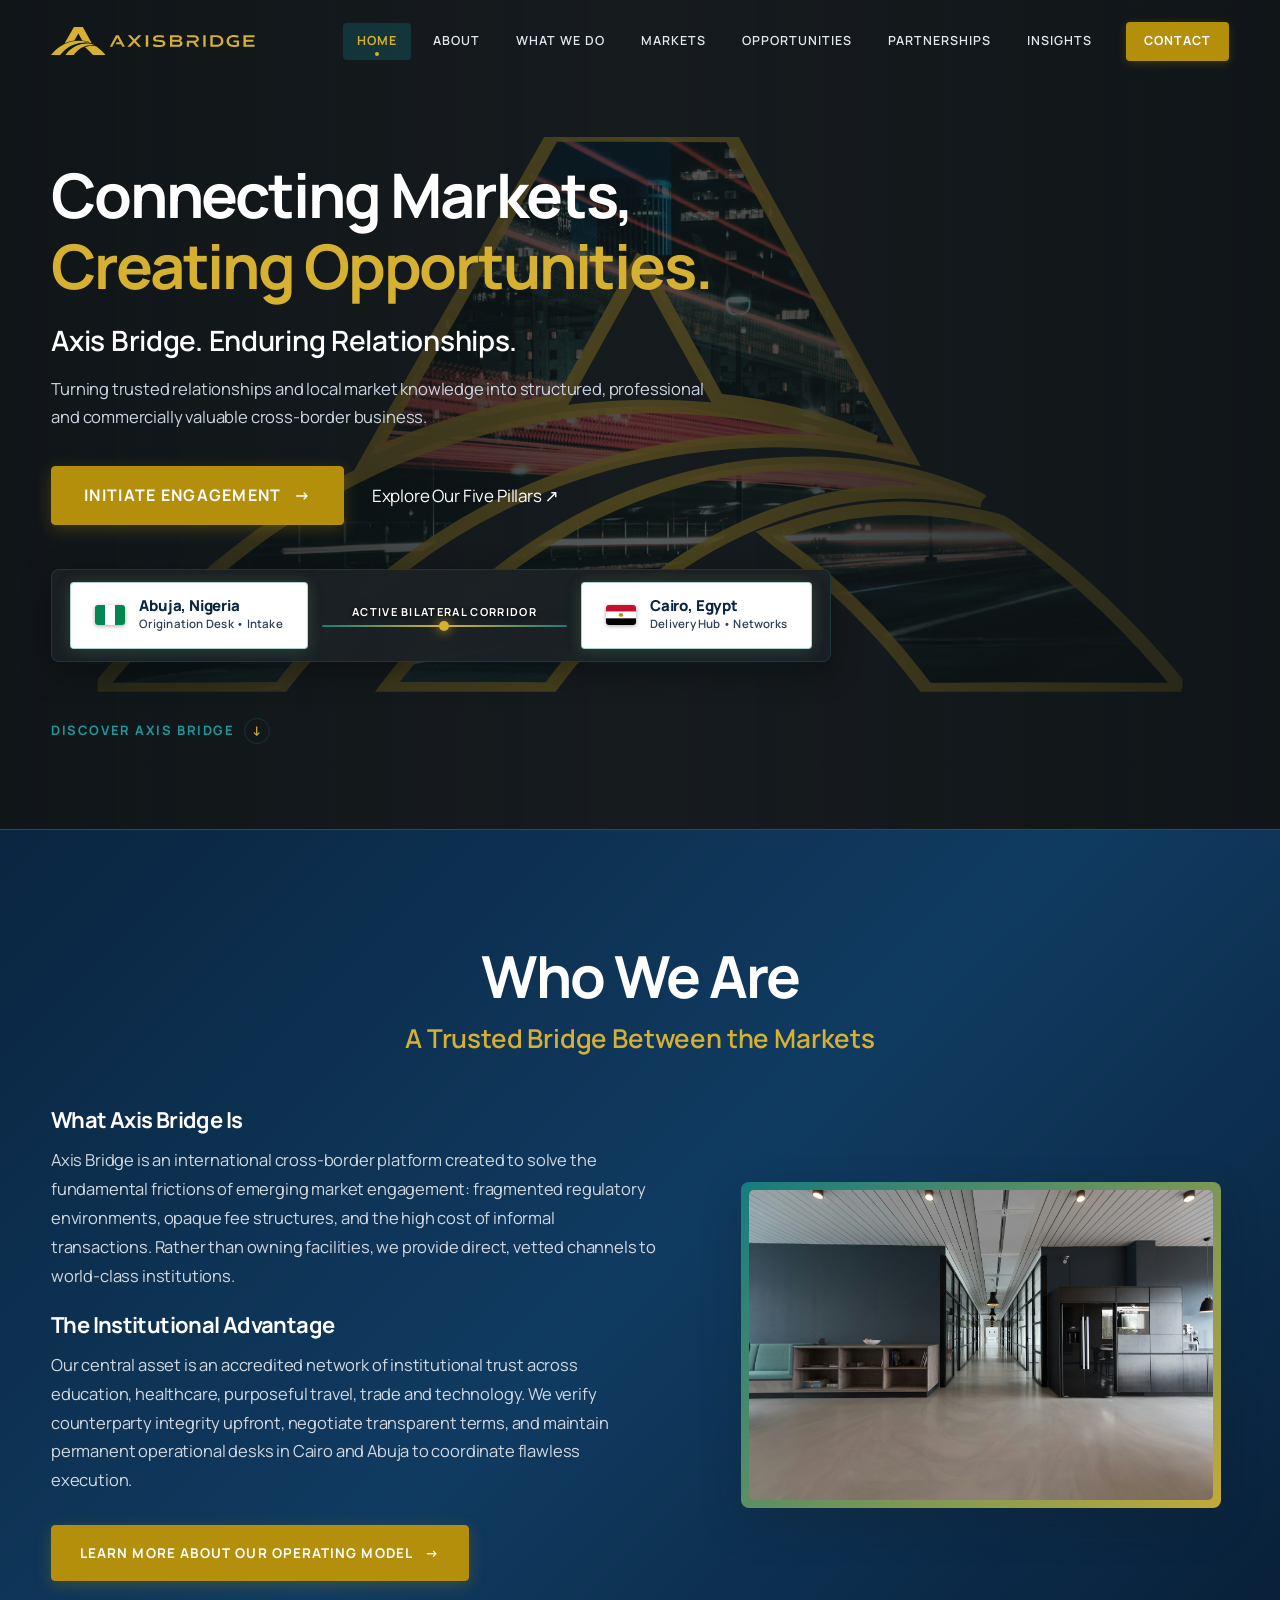
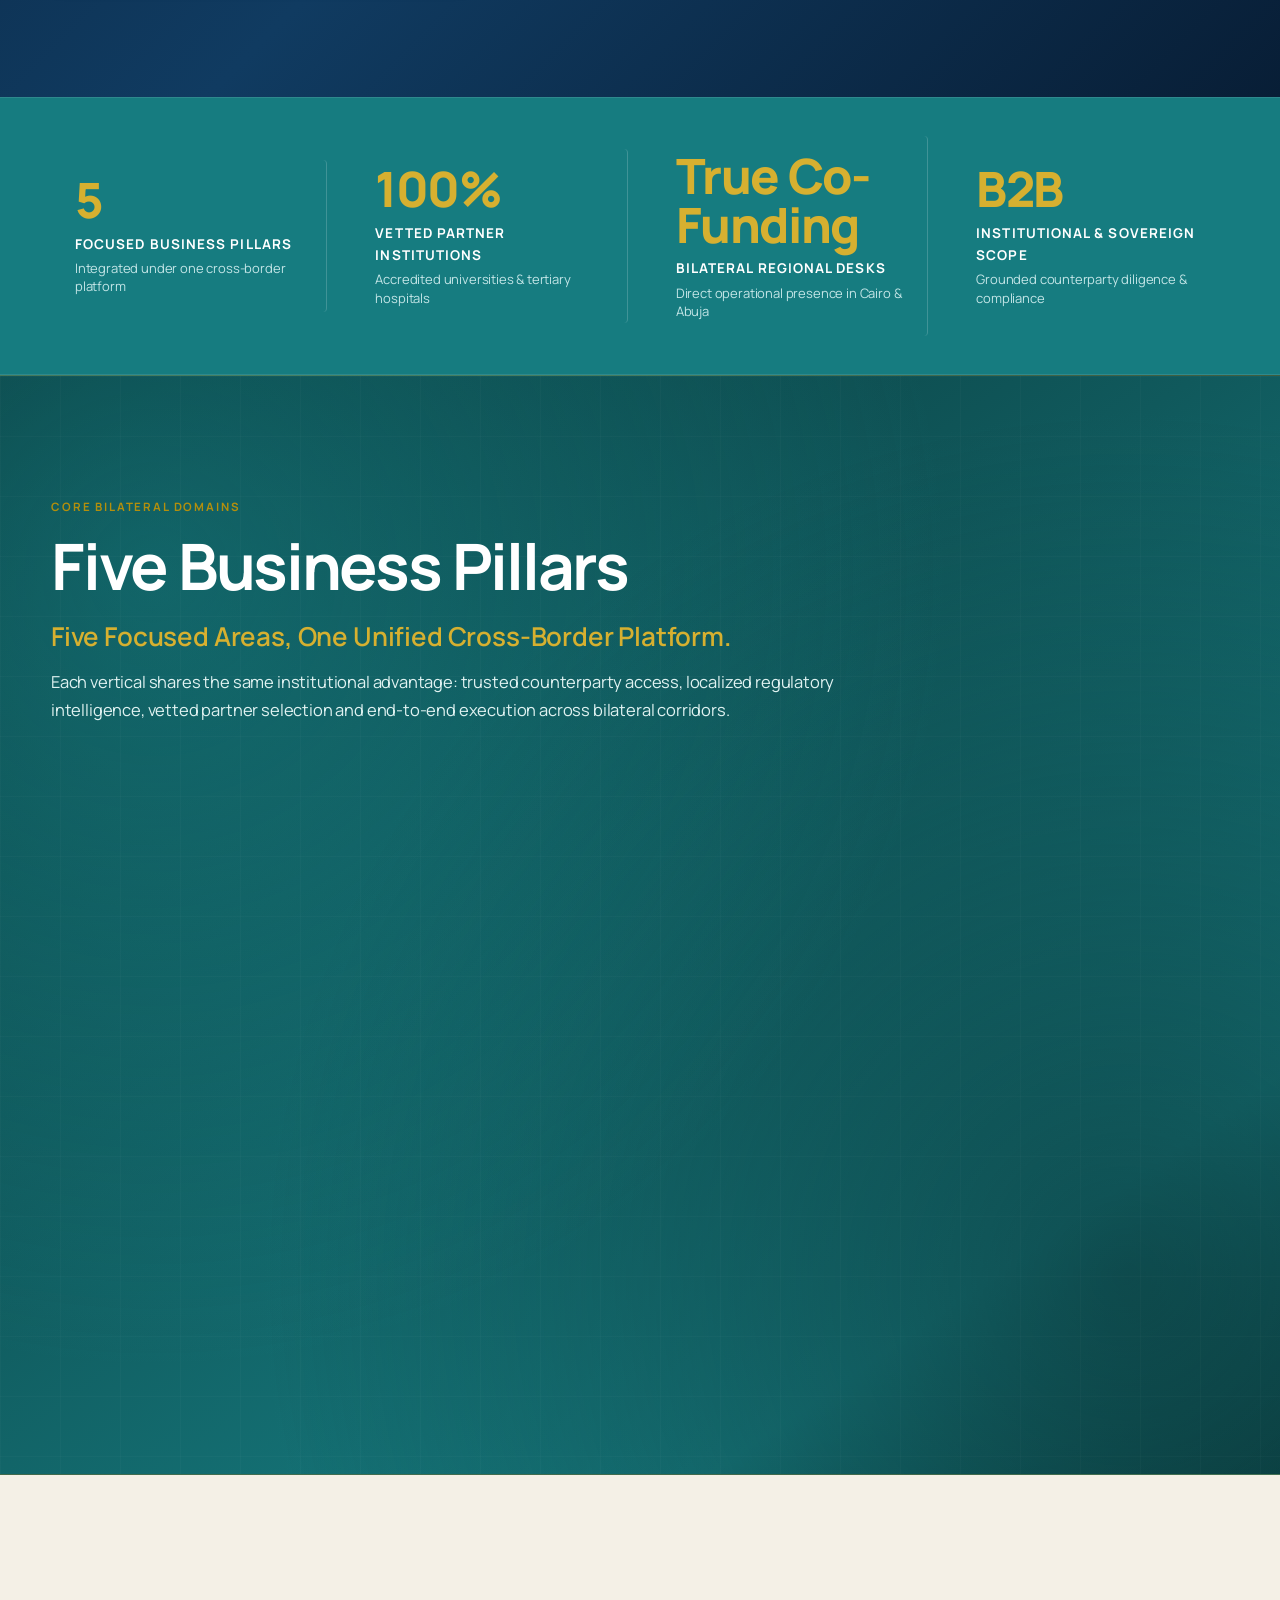
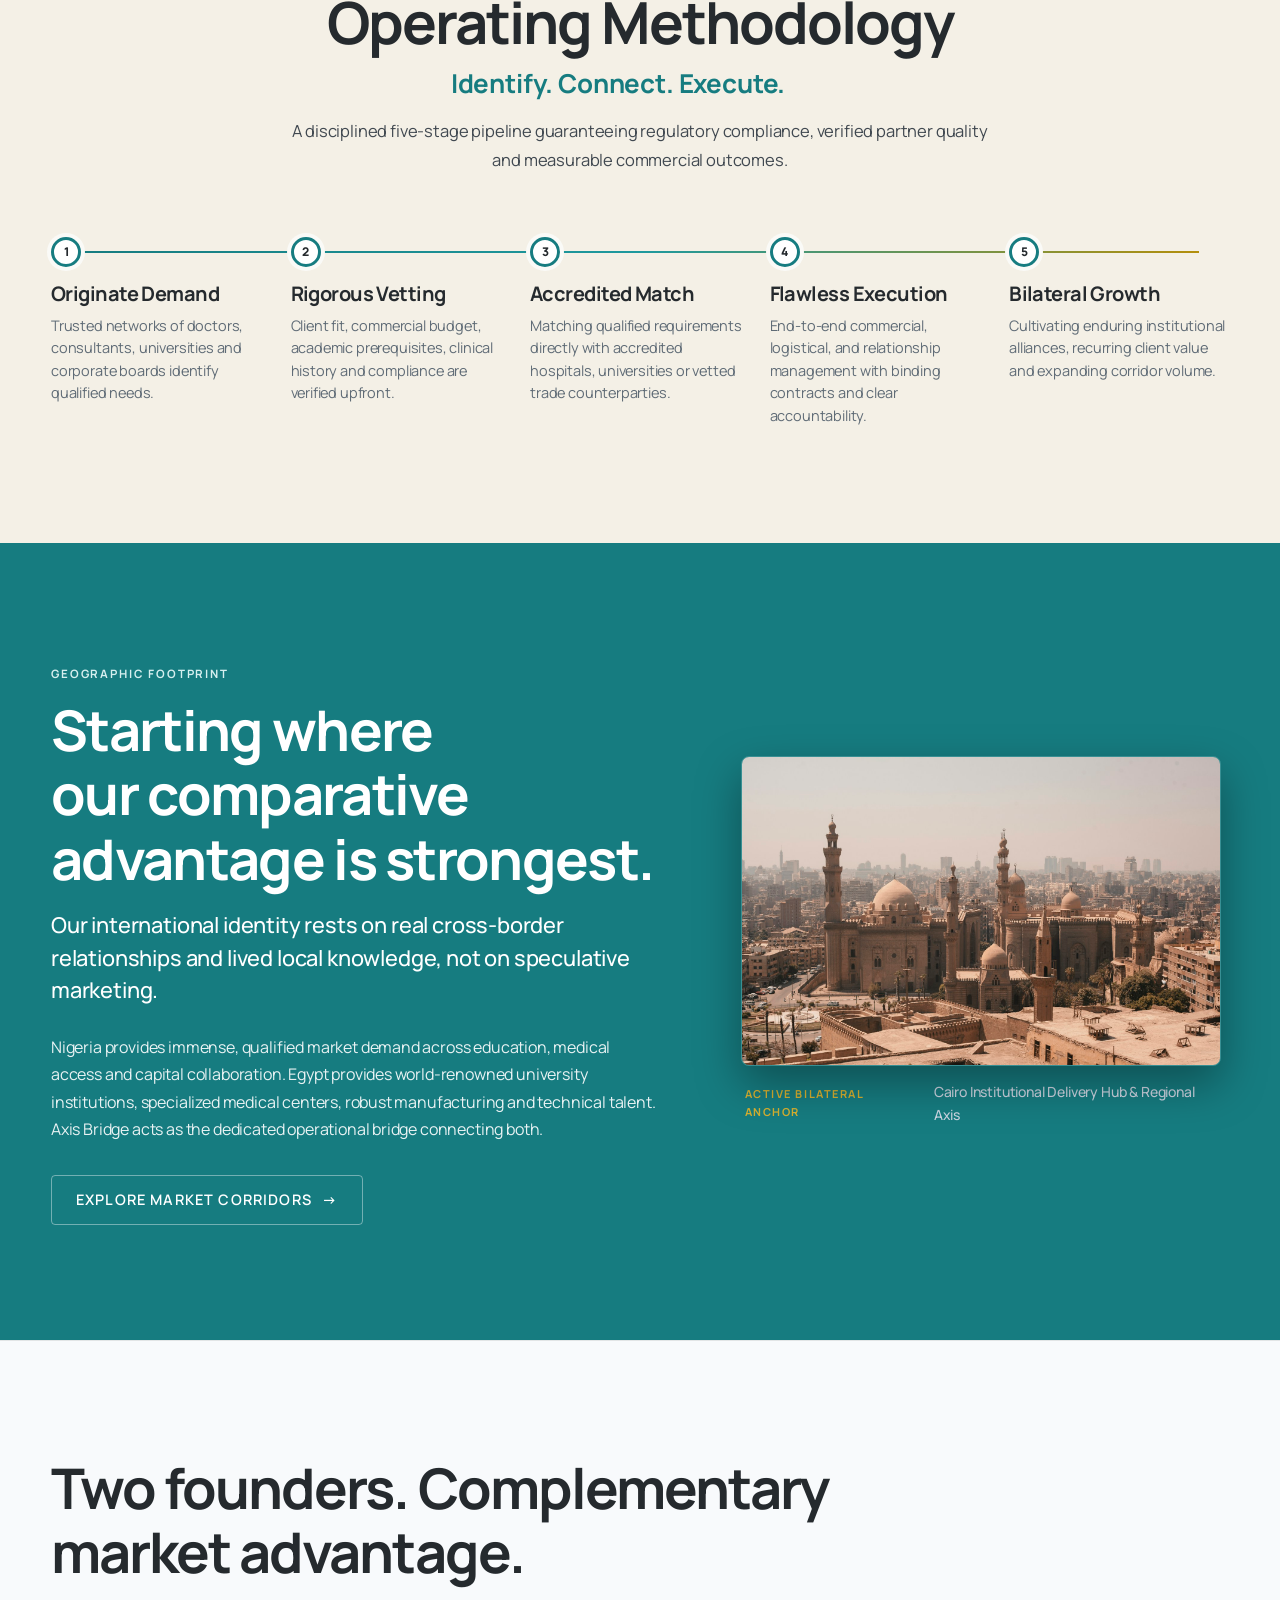
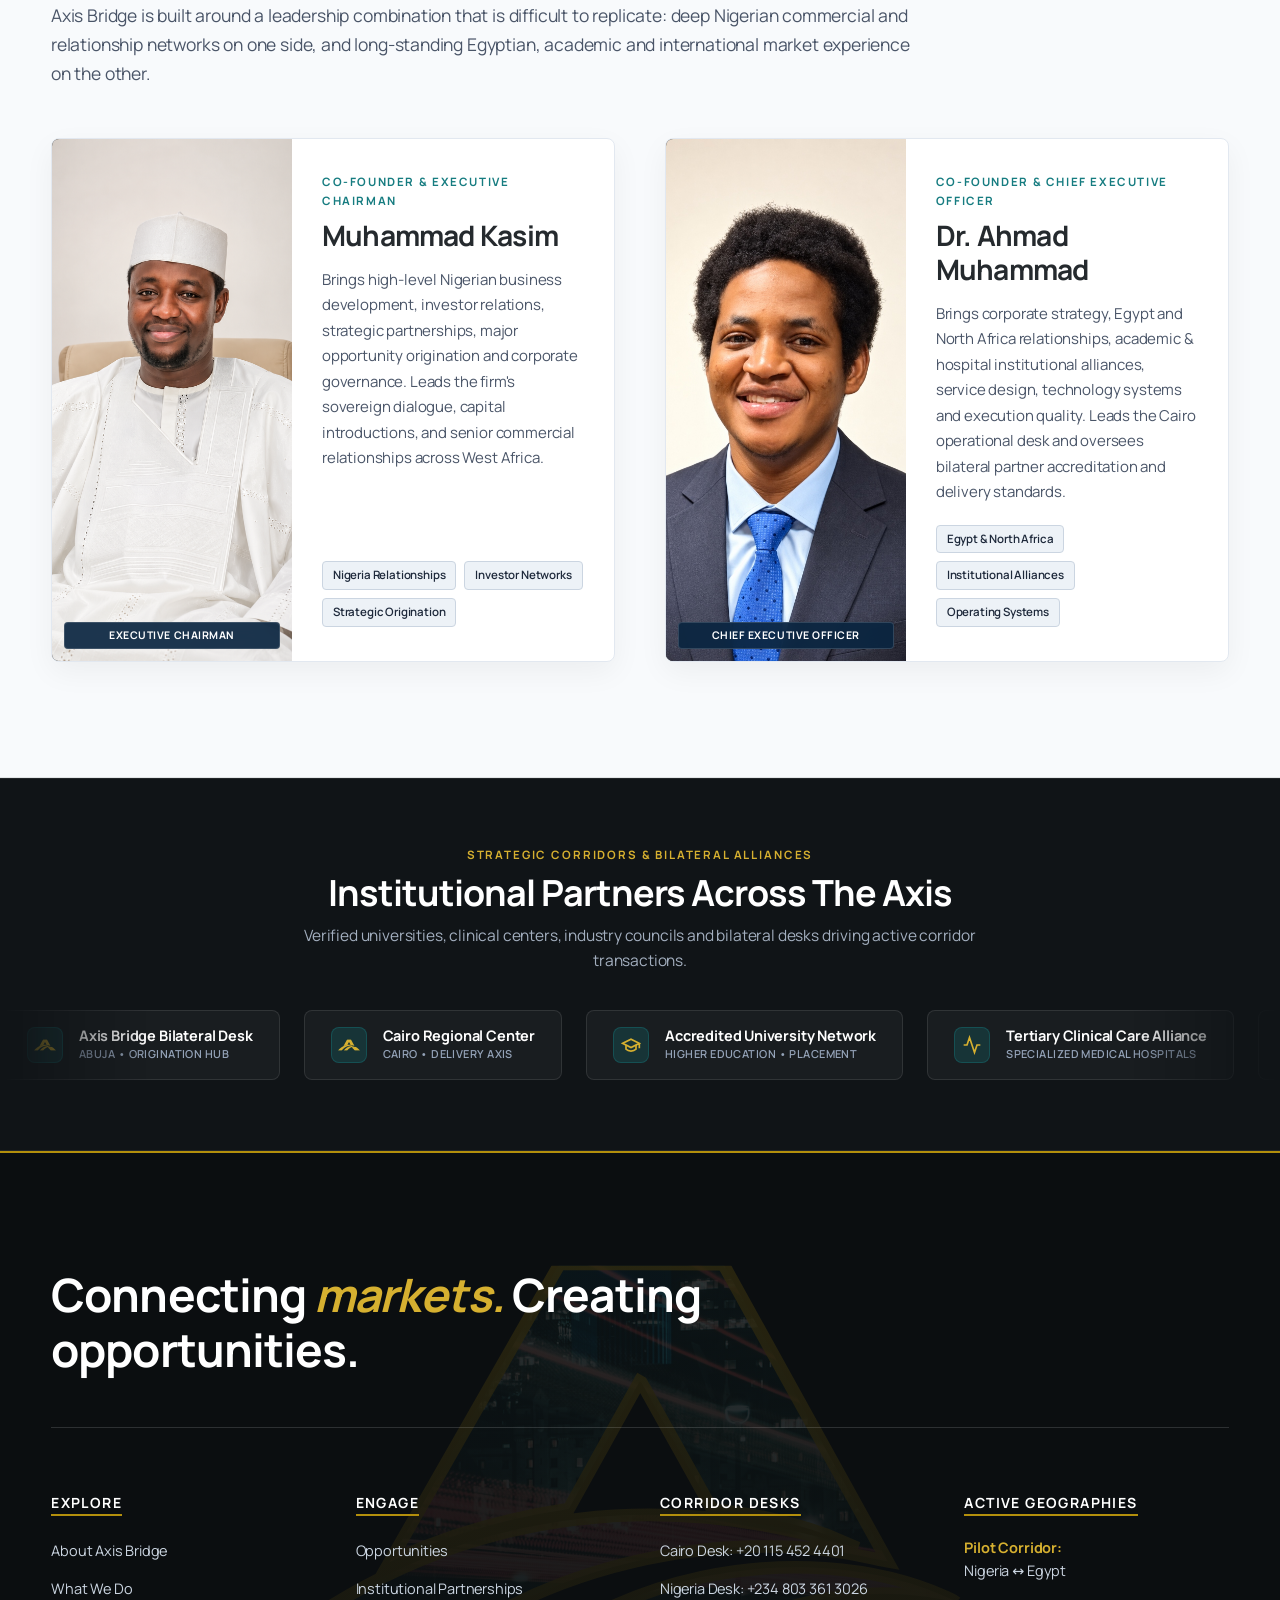
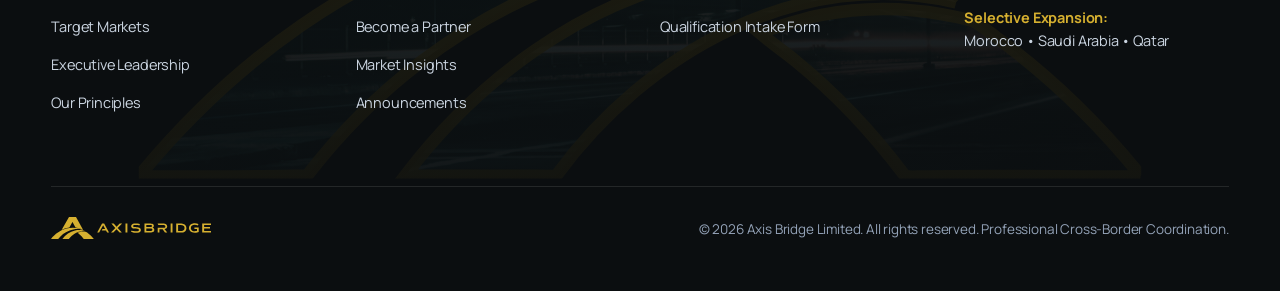
==== commit 6b752f18: "Redesign homepage hero: centered bridge-pattern backdrop consistent with internal pages, visible and" ====
--- a/index.html
+++ b/index.html
@@ -54,66 +54,53 @@
   <main id="mainContent">
     <section class="hero-refined" id="hero">
       
-      <!-- Integrated Architectural Bridge Photo inside Axis Bridge Logo Mark Pattern (Enhanced Visibility) -->
-      <div class="hero-visual-stage" aria-hidden="true">
-        <svg id="heroStage" viewBox="0 0 1600 900" preserveAspectRatio="xMidYMid slice">
+      <!-- Full Hero Background: Original Bridge-Pattern Mask Centered and Scaled Consistent with Other Pages -->
+      <div class="page-hero-backdrop" aria-hidden="true">
+        <svg viewBox="0 0 1600 780" preserveAspectRatio="xMidYMid slice" class="page-hero-pattern-svg">
           <defs>
-            <!-- Atmospheric brand gradient (Charcoal & Brand Teal) -->
-            <linearGradient id="skyGrad" x1="0" y1="0" x2="0" y2="1">
-              <stop offset="0%" stop-color="#14181B"/>
-              <stop offset="45%" stop-color="#1C2125"/>
-              <stop offset="75%" stop-color="#167C80" stop-opacity="0.75"/>
-              <stop offset="100%" stop-color="#14181B"/>
-            </linearGradient>
-
-            <!-- Axis Bridge Mask: Cutout revealing the bridge photograph inside official mark geometry -->
             <mask id="heroPatternMask">
-              <rect id="maskRect" width="1600" height="900" fill="#000"/>
-              <g id="gMask" fill="#fff" transform="translate(800 450) scale(6.4) translate(-935 -777)">
+              <rect width="1600" height="780" fill="#000"/>
+              <g fill="#fff" transform="translate(800 390) scale(5.8) translate(-935 -777)">
                 <use href="#mk" x="847" y="732" width="176" height="90"/>
               </g>
             </mask>
-
-            <!-- Axis Gold subtle sheen overlay -->
-            <linearGradient id="goldTint" x1="0" y1="0" x2="1" y2="1">
-              <stop offset="0%" stop-color="#B38F0C" stop-opacity="0.35"/>
-              <stop offset="100%" stop-color="#167C80" stop-opacity="0.15"/>
+            <linearGradient id="heroSkyTint" x1="0" y1="0" x2="1" y2="1">
+              <stop offset="0%" stop-color="#0A2540" stop-opacity="0.82"/>
+              <stop offset="50%" stop-color="#167C80" stop-opacity="0.68"/>
+              <stop offset="100%" stop-color="#14181B" stop-opacity="0.88"/>
             </linearGradient>
           </defs>
 
-          <!-- Atmosphere Layer -->
-          <rect id="bgRect" width="1600" height="900" fill="url(#skyGrad)"/>
-
-          <!-- High-Res Architectural Bridge Image Masked inside the Axis Bridge Pattern (Full Vibrant Clarity) -->
-          <image href="assets/images/hero_bridge_wide.jpg" width="1600" height="900" preserveAspectRatio="xMidYMid slice" mask="url(#heroPatternMask)" opacity="1"/>
-
-          <!-- Gold Sheen Accent on Masked Bridge -->
-          <rect width="1600" height="900" fill="url(#goldTint)" mask="url(#heroPatternMask)" style="mix-blend-mode: overlay;"/>
-
-          <!-- Subtle Branded Gold Outline around Pattern geometry to define the architectural form -->
-          <g id="gMarkOutline" fill="none" stroke="#B38F0C" stroke-width="1.8" opacity="0.8" transform="translate(800 450) scale(6.4) translate(-935 -777)">
+          <!-- Original Bridge Pattern Image from Axis Bridge Logo across Full Hero Background -->
+          <image href="assets/images/hero_bridge_wide.jpg" width="1600" height="780" preserveAspectRatio="xMidYMid slice" mask="url(#heroPatternMask)" opacity="0.88"/>
+          <rect width="1600" height="780" fill="url(#heroSkyTint)" mask="url(#heroPatternMask)" style="mix-blend-mode: overlay;"/>
+          
+          <!-- Subtle Branded Gold Outline Tracing Official Pattern Geometry Perfectly Centered -->
+          <g fill="none" stroke="#D6B030" stroke-width="2.2" opacity="0.85" transform="translate(800 390) scale(5.8) translate(-935 -777)">
             <use href="#mk" x="847" y="732" width="176" height="90"/>
           </g>
         </svg>
-      </div>
-
-      <div class="hero-vignette" aria-hidden="true"></div>
-
-      <!-- Hero Editorial Content: Succinct, Architectural & Distinctive (No Overlapping Elements) -->
+        <div class="page-hero-gradient-overlay" style="background: linear-gradient(90deg, rgba(14, 19, 22, 0.88) 0%, rgba(14, 19, 22, 0.65) 50%, rgba(14, 19, 22, 0.88) 100%);"></div>
+      </div>
+
+      <!-- Hero Editorial Content & Corridor Elements -->
       <div class="container" style="position: relative; z-index: 10;">
         <div class="hero-content">
-          <h1 class="display-title hero-animate-in" style="font-size: clamp(36px, 4.4vw, 52px); line-height: 1.16; margin-bottom: 16px;">
+          <h1 class="display-title hero-animate-in" style="font-size: clamp(38px, 4.8vw, 62px); line-height: 1.15; margin-bottom: 16px; font-family: var(--font-display);">
             Connecting Markets,<br>
-            <em>Creating Opportunities.</em>
+            <em style="color: var(--gold-light); font-style: normal;">Creating Opportunities.</em>
           </h1>
 
           <div class="hero-narrative-block hero-animate-in">
-            <p class="hero-credo" style="font-size: clamp(20px, 2.4vw, 30px); font-weight: 600; color: var(--gold-light); letter-spacing: -0.01em; margin-bottom: 24px;">
+            <p class="hero-credo" style="font-size: clamp(20px, 2.4vw, 28px); font-weight: 600; color: #FFFFFF; letter-spacing: -0.01em; margin-bottom: 12px;">
               Axis Bridge. Enduring Relationships.
             </p>
-          </div>
-
-          <!-- Redesigned Hero CTA: Prominent Primary Action + Editorial Pathway -->
+            <p class="lead-text hero-animate-in" style="color: #CBD5E1; font-size: clamp(16px, 1.3vw, 18px); line-height: 1.65; max-width: 680px; margin-bottom: 28px;">
+              Turning trusted relationships and local market knowledge into structured, professional and commercially valuable cross-border business.
+            </p>
+          </div>
+
+          <!-- Hero Action Pathways -->
           <div class="hero-cta-editorial hero-animate-in">
             <a href="contact.html" class="btn btn-primary btn-lg">
               Initiate Engagement <span class="arrow">→</span>
@@ -123,8 +110,8 @@
             </a>
           </div>
 
-          <!-- Active Bilateral Anchors: Clearly Visible Centered Module with Subtle Glowing Light Effect & Darker Readable Text -->
-          <div class="bilateral-corridor-card hero-animate-in" style="margin-top: 30px; margin-bottom: 24px;">
+          <!-- Active Bilateral Anchors: Properly Aligned & Centered with Subtle Glowing Light Effect -->
+          <div class="bilateral-corridor-card hero-animate-in" style="margin-top: 36px; margin-bottom: 24px;">
             <a href="markets.html#active-corridor" class="corridor-node-btn" aria-label="Abuja Nigeria Bilateral Desk">
               <svg class="flag-icon" viewBox="0 0 36 24" width="30" height="20" aria-label="Flag of Nigeria">
                 <rect width="12" height="24" fill="#008751"/>
--- a/assets/css/main.css
+++ b/assets/css/main.css
@@ -503,16 +503,16 @@
    ========================================================================== */
 
 .hero-refined {
-  min-height: clamp(680px, 90vh, 960px);
+  min-height: clamp(680px, 92vh, 920px);
   position: relative;
   display: flex;
   flex-direction: column;
   justify-content: center;
-  padding-top: 130px;
-  padding-bottom: 80px;
+  padding-top: clamp(130px, 14vw, 160px);
+  padding-bottom: clamp(60px, 8vw, 85px);
   background-color: var(--charcoal);
-  color: #F6F2E4;
-  overflow: visible;
+  color: #FFFFFF;
+  overflow: hidden;
   border-bottom: 1px solid var(--charcoal-border);
 }
 
@@ -695,7 +695,7 @@
 .hero-content {
   position: relative;
   z-index: 5;
-  max-width: 600px;
+  max-width: 780px;
 }
 
 .hero-content .display-title {
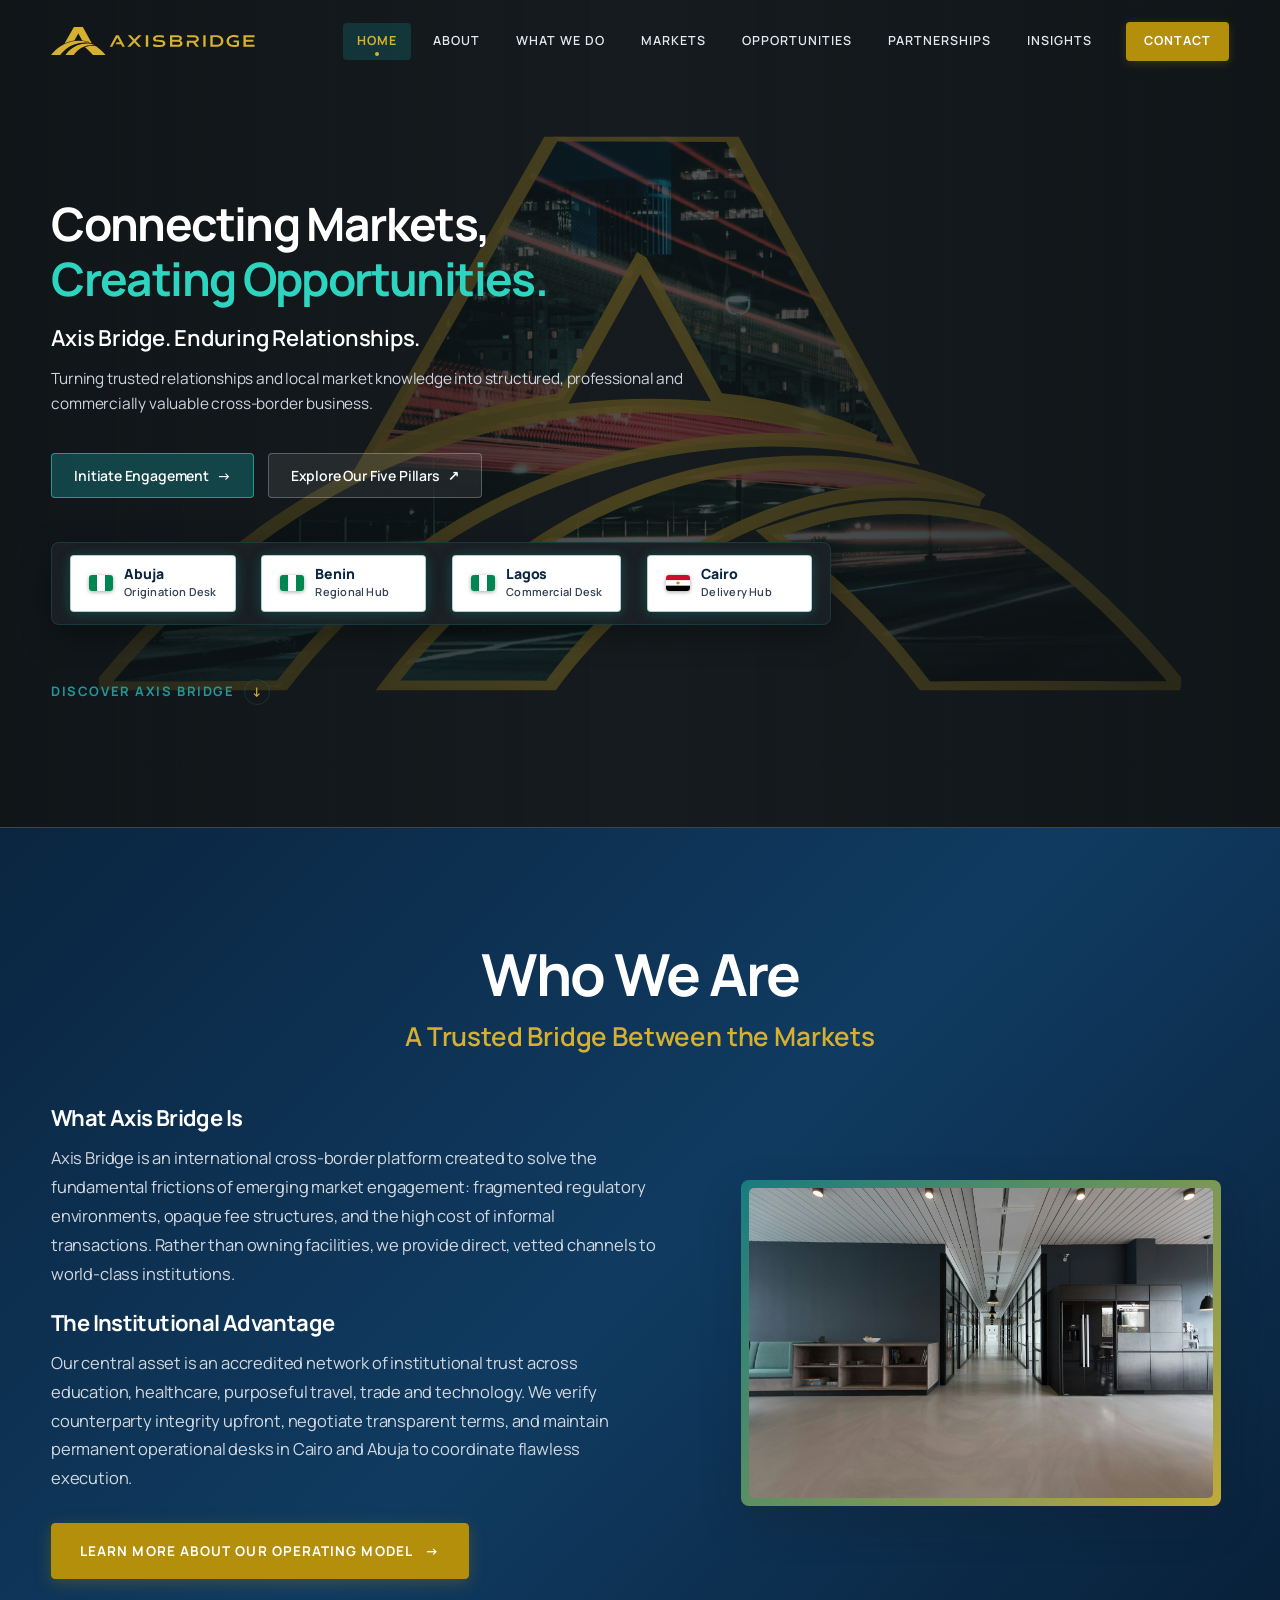
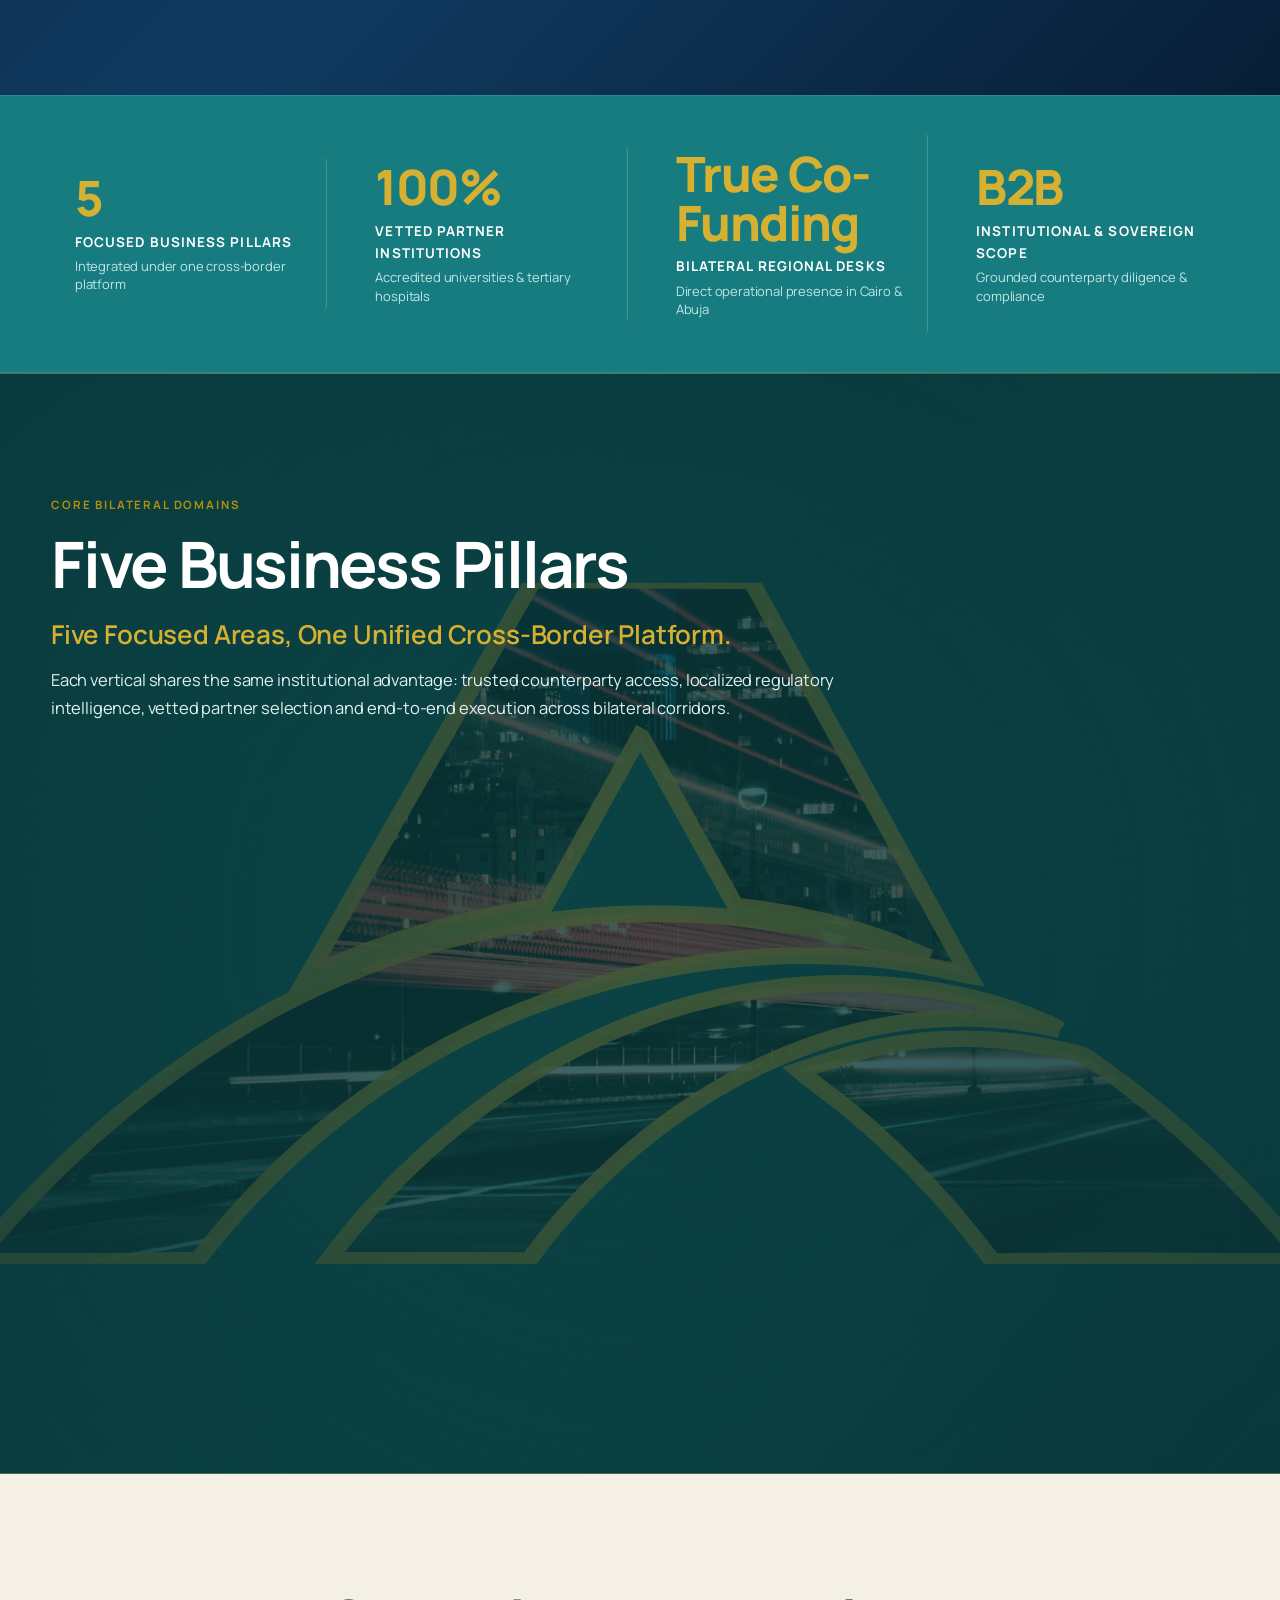
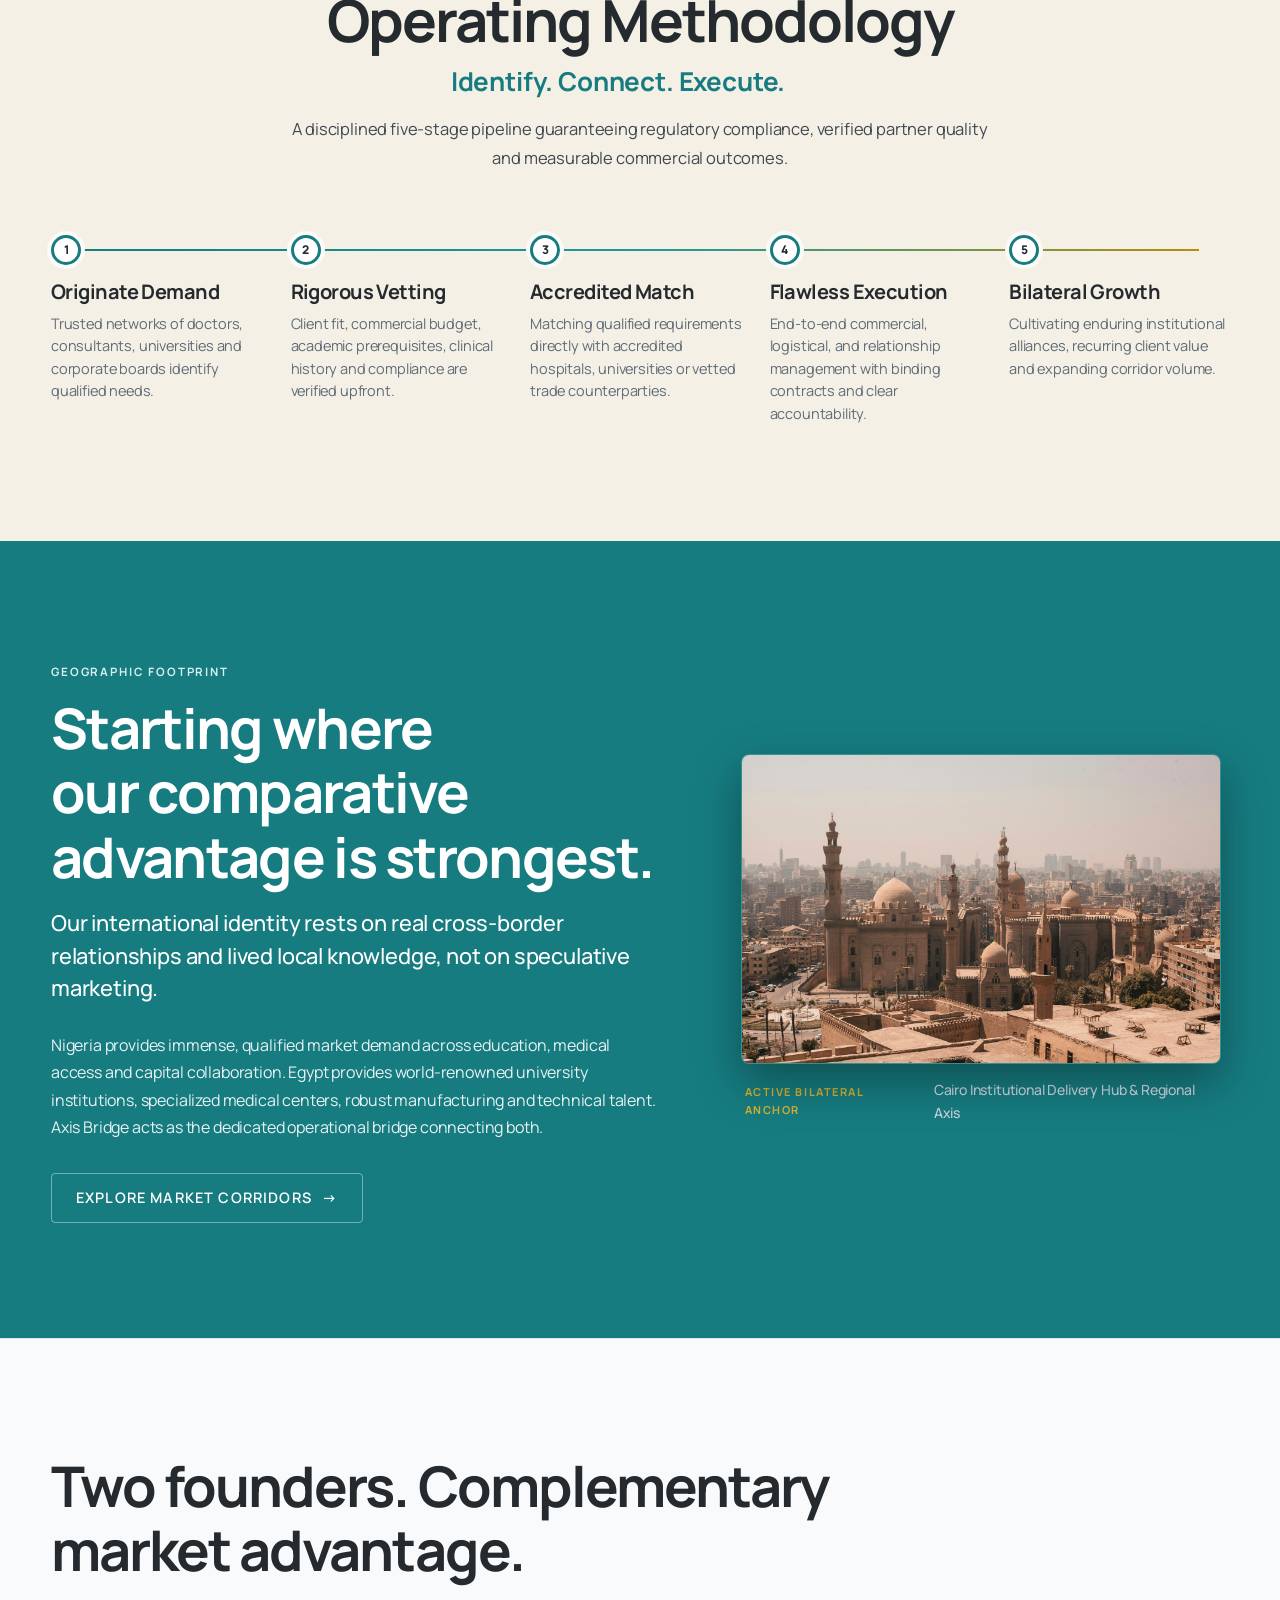
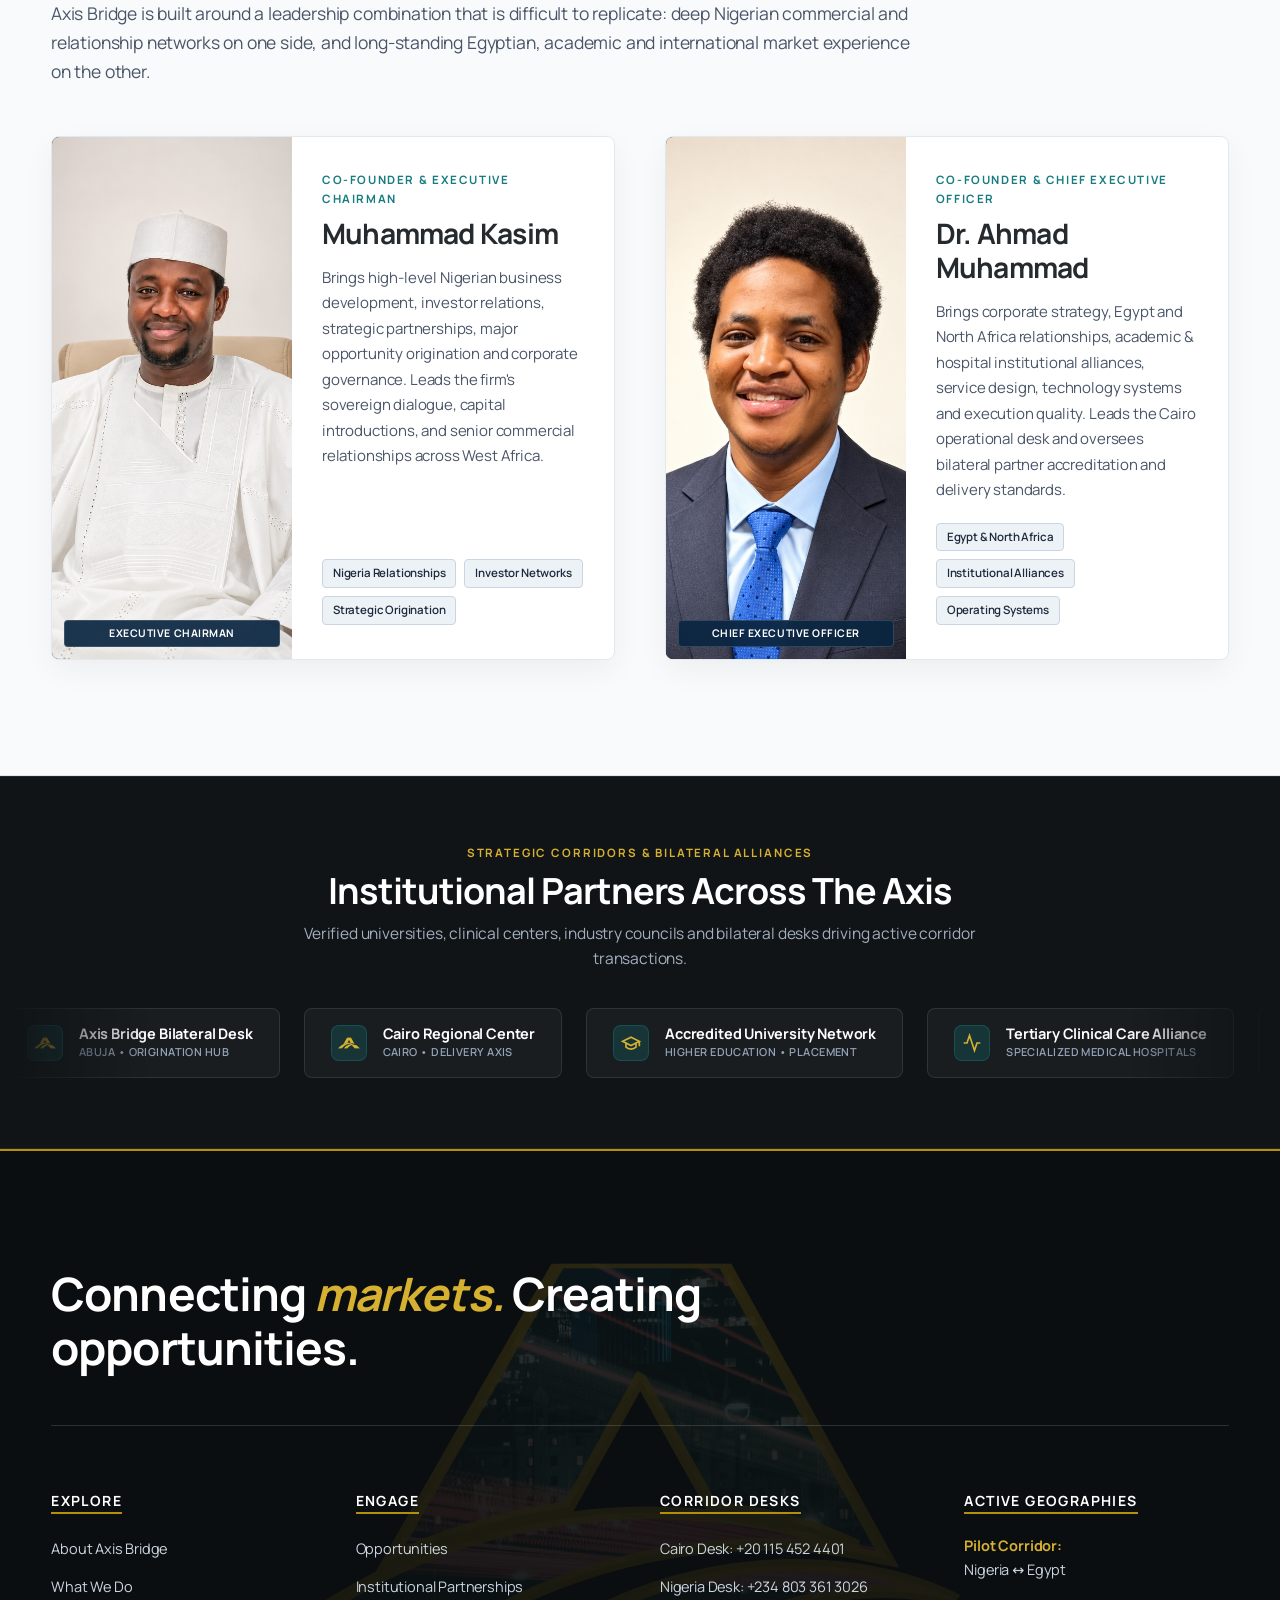
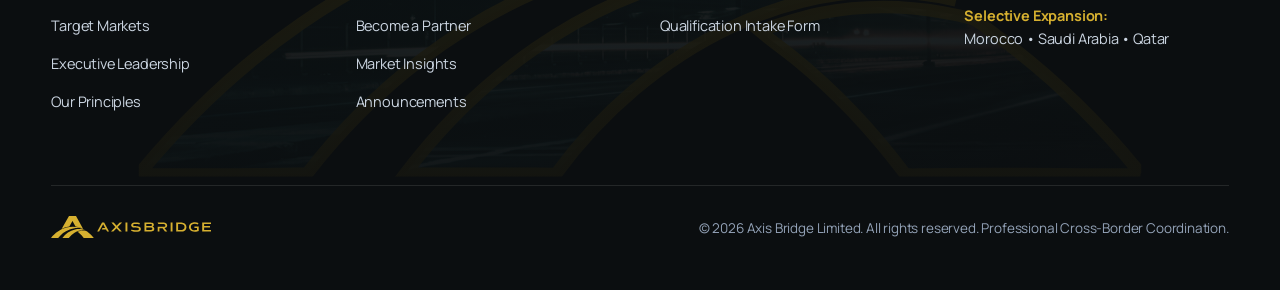
==== commit 867c6ab0: "Apply homepage refinements: reduced hero text proportions matching About/What-we-do, brand teal text" ====
--- a/index.html
+++ b/index.html
@@ -86,53 +86,74 @@
       <!-- Hero Editorial Content & Corridor Elements -->
       <div class="container" style="position: relative; z-index: 10;">
         <div class="hero-content">
-          <h1 class="display-title hero-animate-in" style="font-size: clamp(38px, 4.8vw, 62px); line-height: 1.15; margin-bottom: 16px; font-family: var(--font-display);">
+          <h1 class="display-title hero-animate-in" style="font-size: clamp(32px, 3.8vw, 46px); line-height: 1.18; margin-bottom: 14px; font-family: var(--font-display);">
             Connecting Markets,<br>
-            <em style="color: var(--gold-light); font-style: normal;">Creating Opportunities.</em>
+            <em style="color: #2DD4BF; font-style: normal;">Creating Opportunities.</em>
           </h1>
 
           <div class="hero-narrative-block hero-animate-in">
-            <p class="hero-credo" style="font-size: clamp(20px, 2.4vw, 28px); font-weight: 600; color: #FFFFFF; letter-spacing: -0.01em; margin-bottom: 12px;">
+            <p class="hero-credo" style="font-size: clamp(17px, 1.8vw, 22px); font-weight: 600; color: #FFFFFF; letter-spacing: -0.01em; margin-bottom: 10px;">
               Axis Bridge. Enduring Relationships.
             </p>
-            <p class="lead-text hero-animate-in" style="color: #CBD5E1; font-size: clamp(16px, 1.3vw, 18px); line-height: 1.65; max-width: 680px; margin-bottom: 28px;">
+            <p class="lead-text hero-animate-in" style="color: #CBD5E1; font-size: clamp(15px, 1.2vw, 16.5px); line-height: 1.65; max-width: 640px; margin-bottom: 24px;">
               Turning trusted relationships and local market knowledge into structured, professional and commercially valuable cross-border business.
             </p>
           </div>
 
-          <!-- Hero Action Pathways -->
-          <div class="hero-cta-editorial hero-animate-in">
-            <a href="contact.html" class="btn btn-primary btn-lg">
+          <!-- Hero Action Pathways: Reduced Size with Subtly Transparent Backgrounds -->
+          <div class="hero-cta-editorial hero-animate-in" style="gap: 14px;">
+            <a href="contact.html" class="hero-btn-translucent-primary">
               Initiate Engagement <span class="arrow">→</span>
             </a>
-            <a href="what-we-do.html" class="hero-link-editorial">
+            <a href="what-we-do.html" class="hero-btn-translucent-secondary">
               Explore Our Five Pillars <span class="arr">↗</span>
             </a>
           </div>
 
-          <!-- Active Bilateral Anchors: Properly Aligned & Centered with Subtle Glowing Light Effect -->
-          <div class="bilateral-corridor-card hero-animate-in" style="margin-top: 36px; margin-bottom: 24px;">
+          <!-- Active Bilateral Anchors: Abuja, Benin, Lagos and Cairo Centered Horizontally -->
+          <div class="bilateral-corridor-card hero-animate-in" style="margin-top: 30px; margin-bottom: 22px;">
+            <!-- Abuja -->
             <a href="markets.html#active-corridor" class="corridor-node-btn" aria-label="Abuja Nigeria Bilateral Desk">
-              <svg class="flag-icon" viewBox="0 0 36 24" width="30" height="20" aria-label="Flag of Nigeria">
+              <svg class="flag-icon" viewBox="0 0 36 24" width="24" height="16" aria-label="Flag of Nigeria">
                 <rect width="12" height="24" fill="#008751"/>
                 <rect x="12" width="12" height="24" fill="#FFFFFF"/>
                 <rect x="24" width="12" height="24" fill="#008751"/>
               </svg>
               <div>
-                <div class="city">Abuja, Nigeria</div>
-                <div class="role">Origination Desk &bull; Intake</div>
+                <div class="city">Abuja</div>
+                <div class="role">Origination Desk</div>
               </div>
             </a>
 
-            <div class="corridor-connector">
-              <span class="corridor-label-active" style="color: #FFFFFF; font-weight: 700; text-shadow: 0 1px 4px rgba(0,0,0,0.9);">Active Bilateral Corridor</span>
-              <div class="corridor-line">
-                <span class="corridor-pulse-dot"></span>
-              </div>
-            </div>
-
+            <!-- Benin -->
+            <a href="markets.html#active-corridor" class="corridor-node-btn" aria-label="Benin Regional Hub">
+              <svg class="flag-icon" viewBox="0 0 36 24" width="24" height="16" aria-label="Flag of Regional Axis">
+                <rect width="12" height="24" fill="#008751"/>
+                <rect x="12" width="12" height="24" fill="#FFFFFF"/>
+                <rect x="24" width="12" height="24" fill="#008751"/>
+              </svg>
+              <div>
+                <div class="city">Benin</div>
+                <div class="role">Regional Hub</div>
+              </div>
+            </a>
+
+            <!-- Lagos -->
+            <a href="markets.html#active-corridor" class="corridor-node-btn" aria-label="Lagos Commercial Intake Desk">
+              <svg class="flag-icon" viewBox="0 0 36 24" width="24" height="16" aria-label="Flag of Nigeria">
+                <rect width="12" height="24" fill="#008751"/>
+                <rect x="12" width="12" height="24" fill="#FFFFFF"/>
+                <rect x="24" width="12" height="24" fill="#008751"/>
+              </svg>
+              <div>
+                <div class="city">Lagos</div>
+                <div class="role">Commercial Desk</div>
+              </div>
+            </a>
+
+            <!-- Cairo -->
             <a href="markets.html#active-corridor" class="corridor-node-btn" aria-label="Cairo Egypt Bilateral Delivery Hub">
-              <svg class="flag-icon" viewBox="0 0 36 24" width="30" height="20" aria-label="Flag of Egypt">
+              <svg class="flag-icon" viewBox="0 0 36 24" width="24" height="16" aria-label="Flag of Egypt">
                 <rect width="36" height="8" fill="#C8102E"/>
                 <rect y="8" width="36" height="8" fill="#FFFFFF"/>
                 <rect y="16" width="36" height="8" fill="#000000"/>
@@ -140,8 +161,8 @@
                 <circle cx="18" cy="11.2" r="1" fill="#B38F0C"/>
               </svg>
               <div>
-                <div class="city">Cairo, Egypt</div>
-                <div class="role">Delivery Hub &bull; Networks</div>
+                <div class="city">Cairo</div>
+                <div class="role">Delivery Hub</div>
               </div>
             </a>
           </div>
@@ -229,9 +250,39 @@
       </div>
     </section>
 
-        <!-- SECTION: FIVE BUSINESS PILLARS (Approved Sea-Green/Teal Nexus Showcase) -->
+        <!-- SECTION: FIVE BUSINESS PILLARS (With Centered Original Bridge-Pattern Background Image) -->
     <section class="section pillars-nexus-section" id="pillars">
-      <div class="pillars-nexus-bg-grid" aria-hidden="true"></div>
+      
+      <!-- Large Centered Bridge-Pattern Image Background for Five Business Pillars -->
+      <div class="page-hero-backdrop pillars-backdrop" aria-hidden="true">
+        <svg viewBox="0 0 1600 900" preserveAspectRatio="xMidYMid slice" class="page-hero-pattern-svg">
+          <defs>
+            <mask id="pillarsBridgeMask">
+              <rect width="1600" height="900" fill="#000"/>
+              <g fill="#fff" transform="translate(800 450) scale(6.2) translate(-935 -777)">
+                <use href="#mk" x="847" y="732" width="176" height="90"/>
+              </g>
+            </mask>
+            <linearGradient id="pillarsTint" x1="0" y1="0" x2="1" y2="1">
+              <stop offset="0%" stop-color="#093739" stop-opacity="0.85"/>
+              <stop offset="45%" stop-color="#10595C" stop-opacity="0.75"/>
+              <stop offset="80%" stop-color="#167C80" stop-opacity="0.80"/>
+              <stop offset="100%" stop-color="#093739" stop-opacity="0.90"/>
+            </linearGradient>
+          </defs>
+
+          <!-- Original Large Bridge Photograph Masked Inside Logo Geometry -->
+          <image href="assets/images/hero_bridge_wide.jpg" width="1600" height="900" preserveAspectRatio="xMidYMid slice" mask="url(#pillarsBridgeMask)" opacity="0.85"/>
+          <rect width="1600" height="900" fill="url(#pillarsTint)" mask="url(#pillarsBridgeMask)" style="mix-blend-mode: overlay;"/>
+
+          <!-- Gold Outline Tracing Official Pattern Geometry Perfectly Centered -->
+          <g fill="none" stroke="#D6B030" stroke-width="2.2" opacity="0.85" transform="translate(800 450) scale(6.2) translate(-935 -777)">
+            <use href="#mk" x="847" y="732" width="176" height="90"/>
+          </g>
+        </svg>
+        <div class="page-hero-gradient-overlay" style="background: radial-gradient(circle at 50% 50%, rgba(9, 55, 57, 0.70) 0%, rgba(9, 55, 57, 0.88) 100%);"></div>
+      </div>
+
       <div class="container">
         <div class="reveal" style="max-width: 860px; margin-bottom: 20px;">
           <div class="kicker kicker-gold">Core Bilateral Domains</div>
--- a/assets/css/main.css
+++ b/assets/css/main.css
@@ -594,17 +594,17 @@
   background: rgba(20, 24, 27, 0.75);
   backdrop-filter: blur(16px);
   -webkit-backdrop-filter: blur(16px);
-  border: 1px solid rgba(22, 124, 128, 0.5);
+  border: 1px solid rgba(22, 124, 128, 0.45);
   border-radius: var(--radius-md);
-  padding: 18px 30px;
-  margin: 32px auto 0;
-  max-width: 840px;
+  padding: 14px 24px;
+  margin: 28px auto 0;
+  max-width: 860px;
   display: flex;
   align-items: center;
   justify-content: center;
-  gap: 24px;
+  gap: 14px;
   flex-wrap: wrap;
-  box-shadow: 0 12px 35px rgba(0, 0, 0, 0.4), 0 0 25px rgba(22, 124, 128, 0.25);
+  box-shadow: 0 12px 35px rgba(0, 0, 0, 0.4), 0 0 25px rgba(22, 124, 128, 0.2);
   transition: all var(--transition-smooth);
   position: relative;
   z-index: 5;
@@ -2443,9 +2443,9 @@
 .corridor-node-btn {
   display: inline-flex;
   align-items: center;
-  gap: 14px;
-  padding: 14px 24px;
-  min-width: 230px;
+  gap: 11px;
+  padding: 10px 18px;
+  min-width: 165px;
   background: #FFFFFF;
   border: 1px solid rgba(22, 124, 128, 0.35);
   border-radius: var(--radius-sm);
@@ -2453,25 +2453,25 @@
   text-decoration: none;
   transition: all var(--transition-smooth);
   flex-shrink: 0;
-  box-shadow: 0 4px 18px rgba(22, 124, 128, 0.2), 0 0 15px rgba(214, 176, 48, 0.15);
+  box-shadow: 0 4px 16px rgba(22, 124, 128, 0.2), 0 0 12px rgba(45, 212, 191, 0.15);
 }
 
 .corridor-node-btn:hover {
   background: #FFFFFF;
-  border-color: var(--gold-light);
+  border-color: #2DD4BF;
   transform: translateY(-3px);
-  box-shadow: 0 8px 25px rgba(22, 124, 128, 0.35), 0 0 20px rgba(214, 176, 48, 0.3);
+  box-shadow: 0 8px 24px rgba(22, 124, 128, 0.35), 0 0 18px rgba(45, 212, 191, 0.3);
 }
 
 .corridor-node-btn .city {
-  font-size: 15px;
+  font-size: 14px;
   font-weight: 800;
   color: #0A2540;
   line-height: 1.2;
 }
 
 .corridor-node-btn .role {
-  font-size: 11.5px;
+  font-size: 11px;
   font-weight: 600;
   color: #334155;
   letter-spacing: 0.02em;
@@ -4508,3 +4508,69 @@
   border-color: var(--gold-light) !important;
   box-shadow: 0 24px 55px rgba(0, 0, 0, 0.45), 0 0 30px rgba(22, 124, 128, 0.3) !important;
 }
+
+
+/* Subtly Transparent Hero Action Buttons */
+.hero-btn-translucent-primary {
+  display: inline-flex;
+  align-items: center;
+  gap: 8px;
+  padding: 10px 22px;
+  background: rgba(22, 124, 128, 0.45);
+  border: 1px solid rgba(45, 212, 191, 0.6);
+  border-radius: var(--radius-sm);
+  color: #FFFFFF;
+  font-size: 14px;
+  font-weight: 600;
+  text-decoration: none;
+  backdrop-filter: blur(8px);
+  -webkit-backdrop-filter: blur(8px);
+  transition: all var(--transition-fast);
+}
+
+.hero-btn-translucent-primary:hover {
+  background: rgba(22, 124, 128, 0.75);
+  border-color: #2DD4BF;
+  color: #FFFFFF;
+  transform: translateY(-2px);
+  box-shadow: 0 8px 24px rgba(22, 124, 128, 0.35);
+}
+
+.hero-btn-translucent-secondary {
+  display: inline-flex;
+  align-items: center;
+  gap: 8px;
+  padding: 10px 22px;
+  background: rgba(255, 255, 255, 0.08);
+  border: 1px solid rgba(255, 255, 255, 0.25);
+  border-radius: var(--radius-sm);
+  color: #FFFFFF;
+  font-size: 14px;
+  font-weight: 600;
+  text-decoration: none;
+  backdrop-filter: blur(8px);
+  -webkit-backdrop-filter: blur(8px);
+  transition: all var(--transition-fast);
+}
+
+.hero-btn-translucent-secondary:hover {
+  background: rgba(255, 255, 255, 0.16);
+  border-color: rgba(255, 255, 255, 0.45);
+  color: #FFFFFF;
+  transform: translateY(-2px);
+}
+
+/* Five Business Pillars Background Enhancements */
+.pillars-backdrop {
+  position: absolute;
+  inset: 0;
+  width: 100%;
+  height: 100%;
+  pointer-events: none;
+  z-index: 1;
+}
+
+.pillars-nexus-section .container {
+  position: relative;
+  z-index: 2;
+}
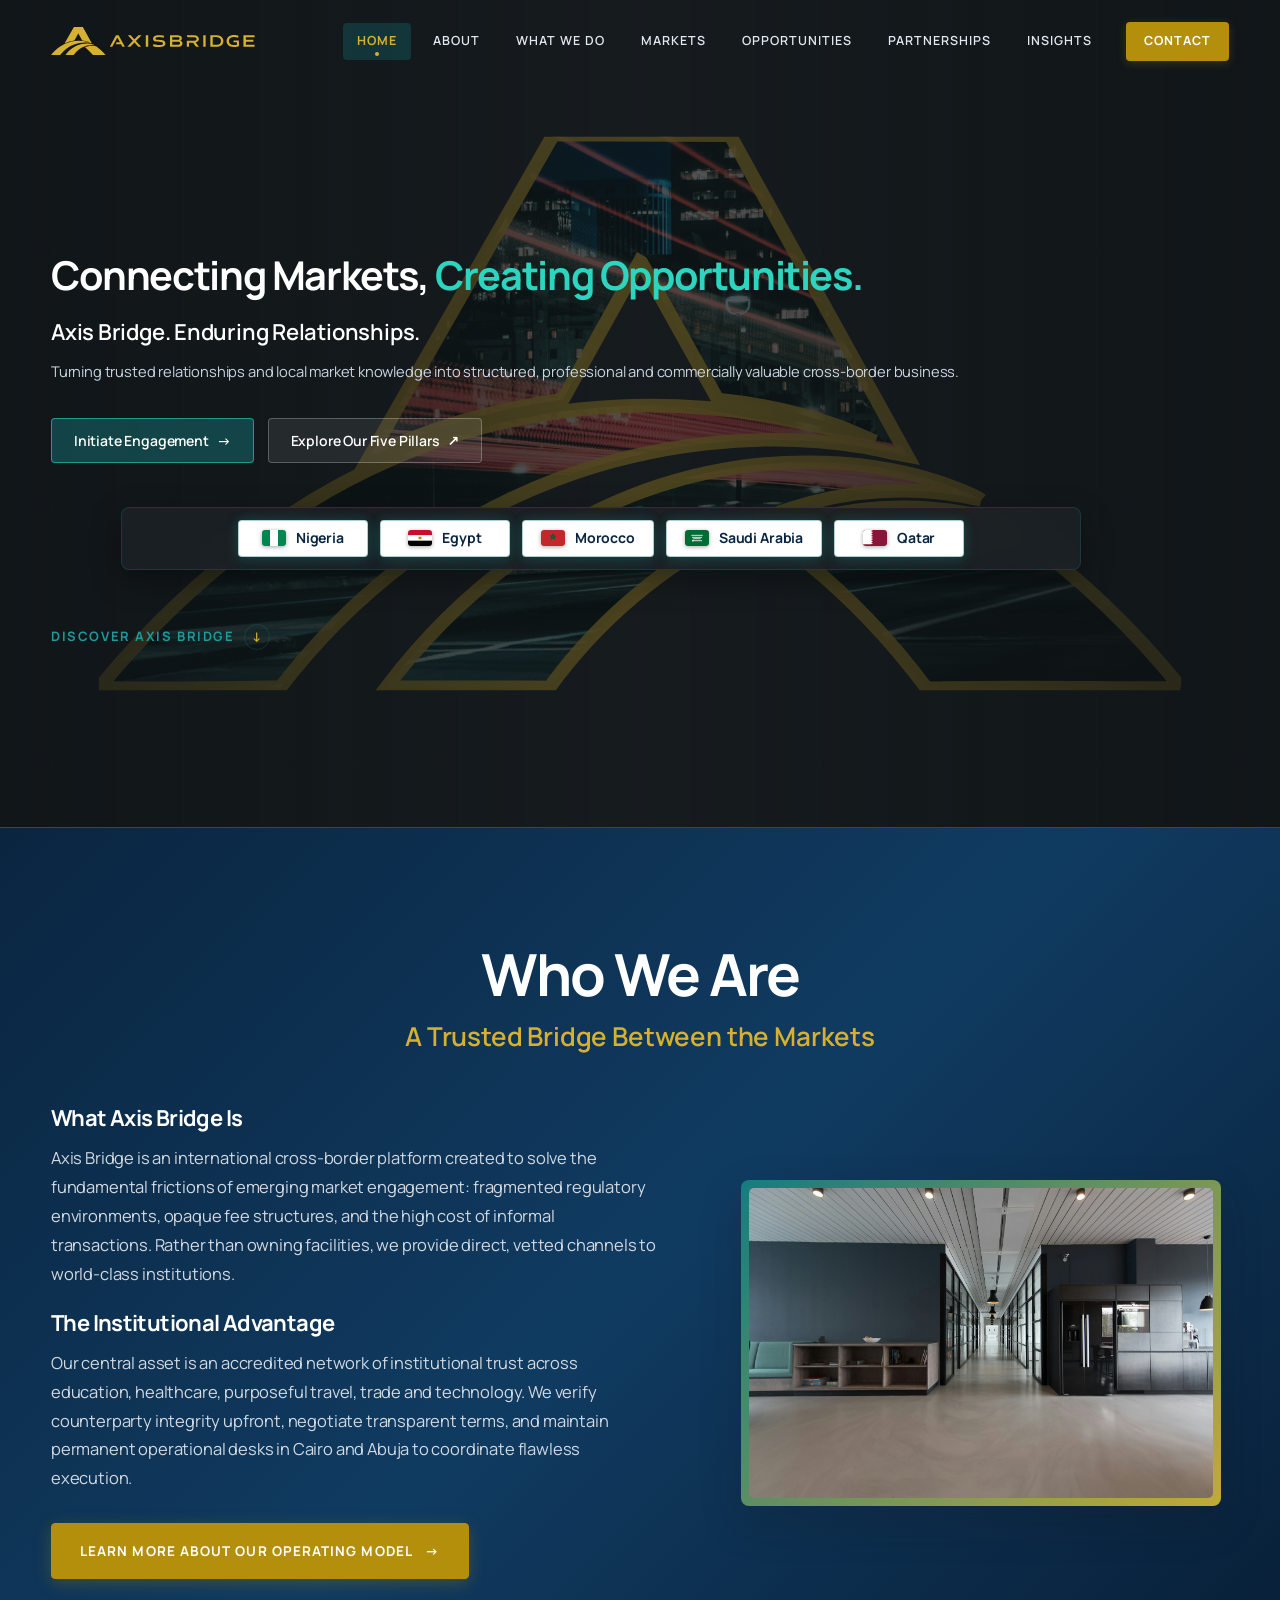
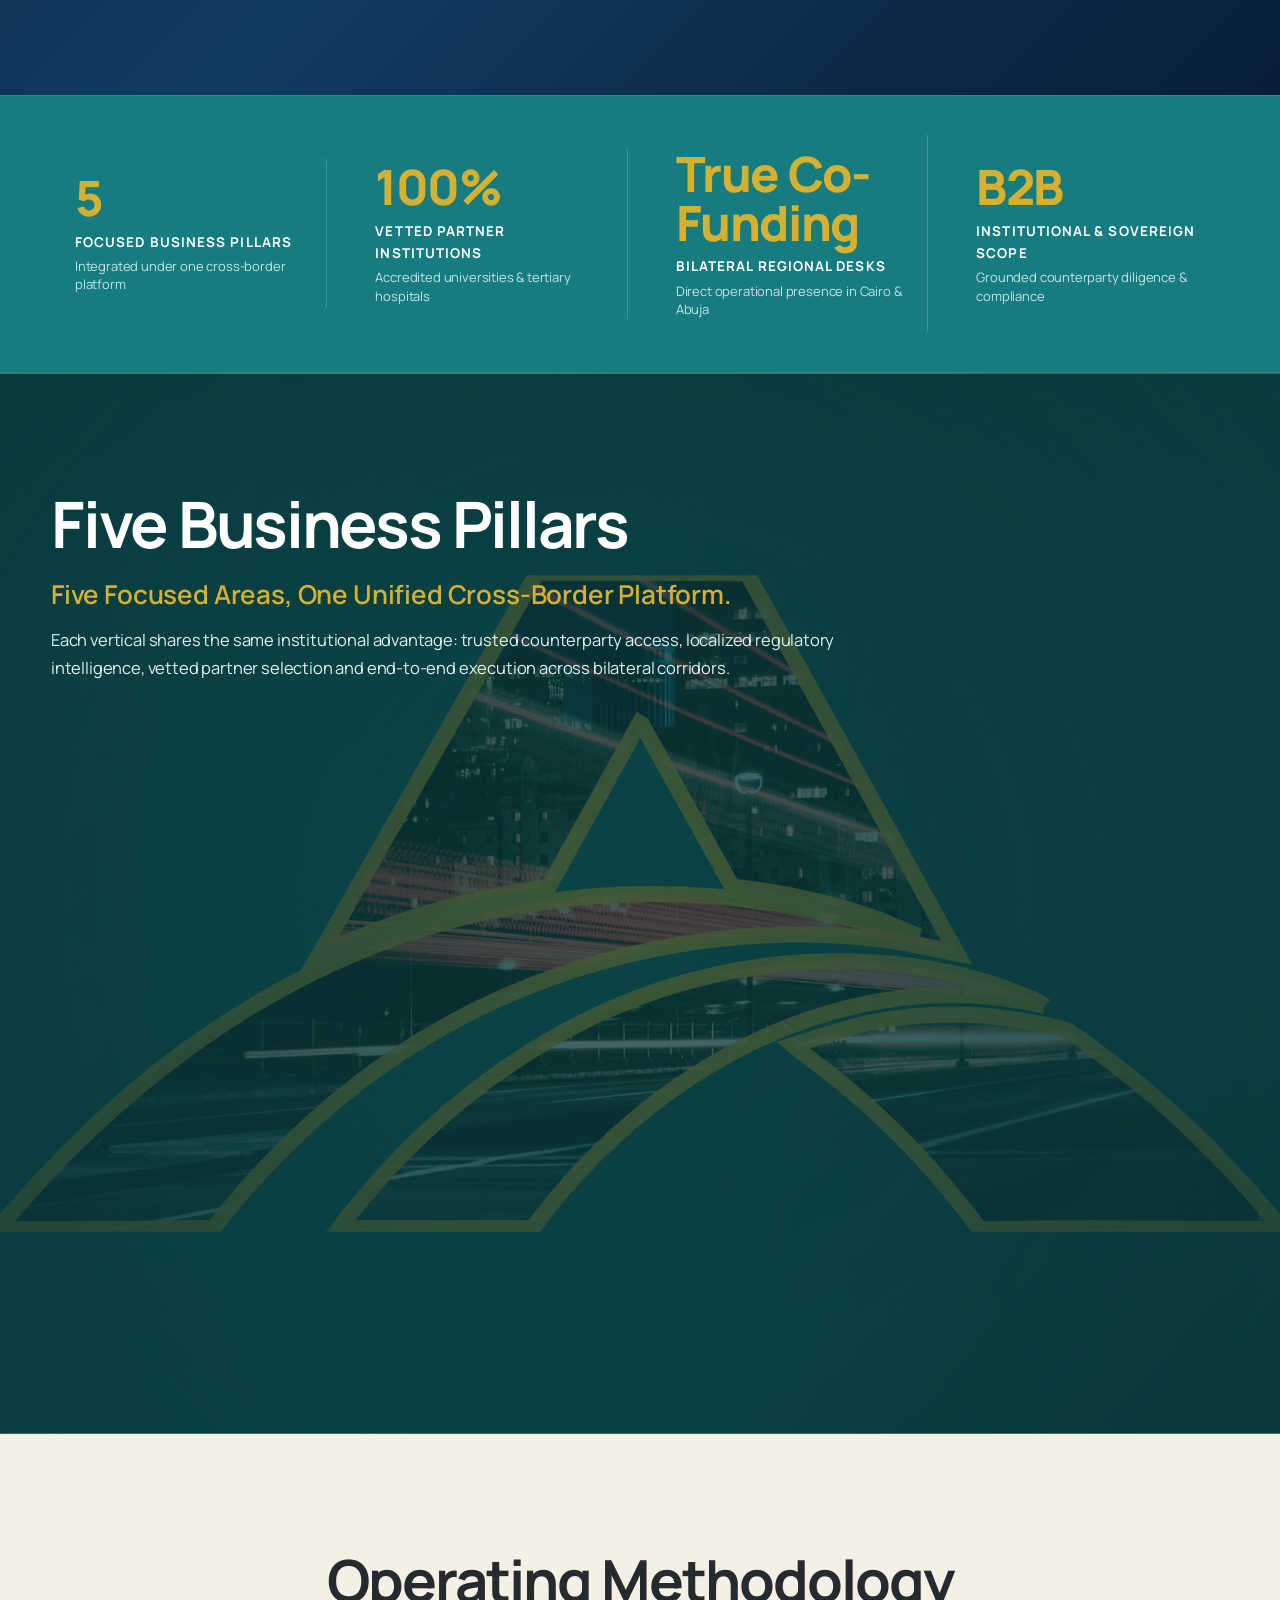
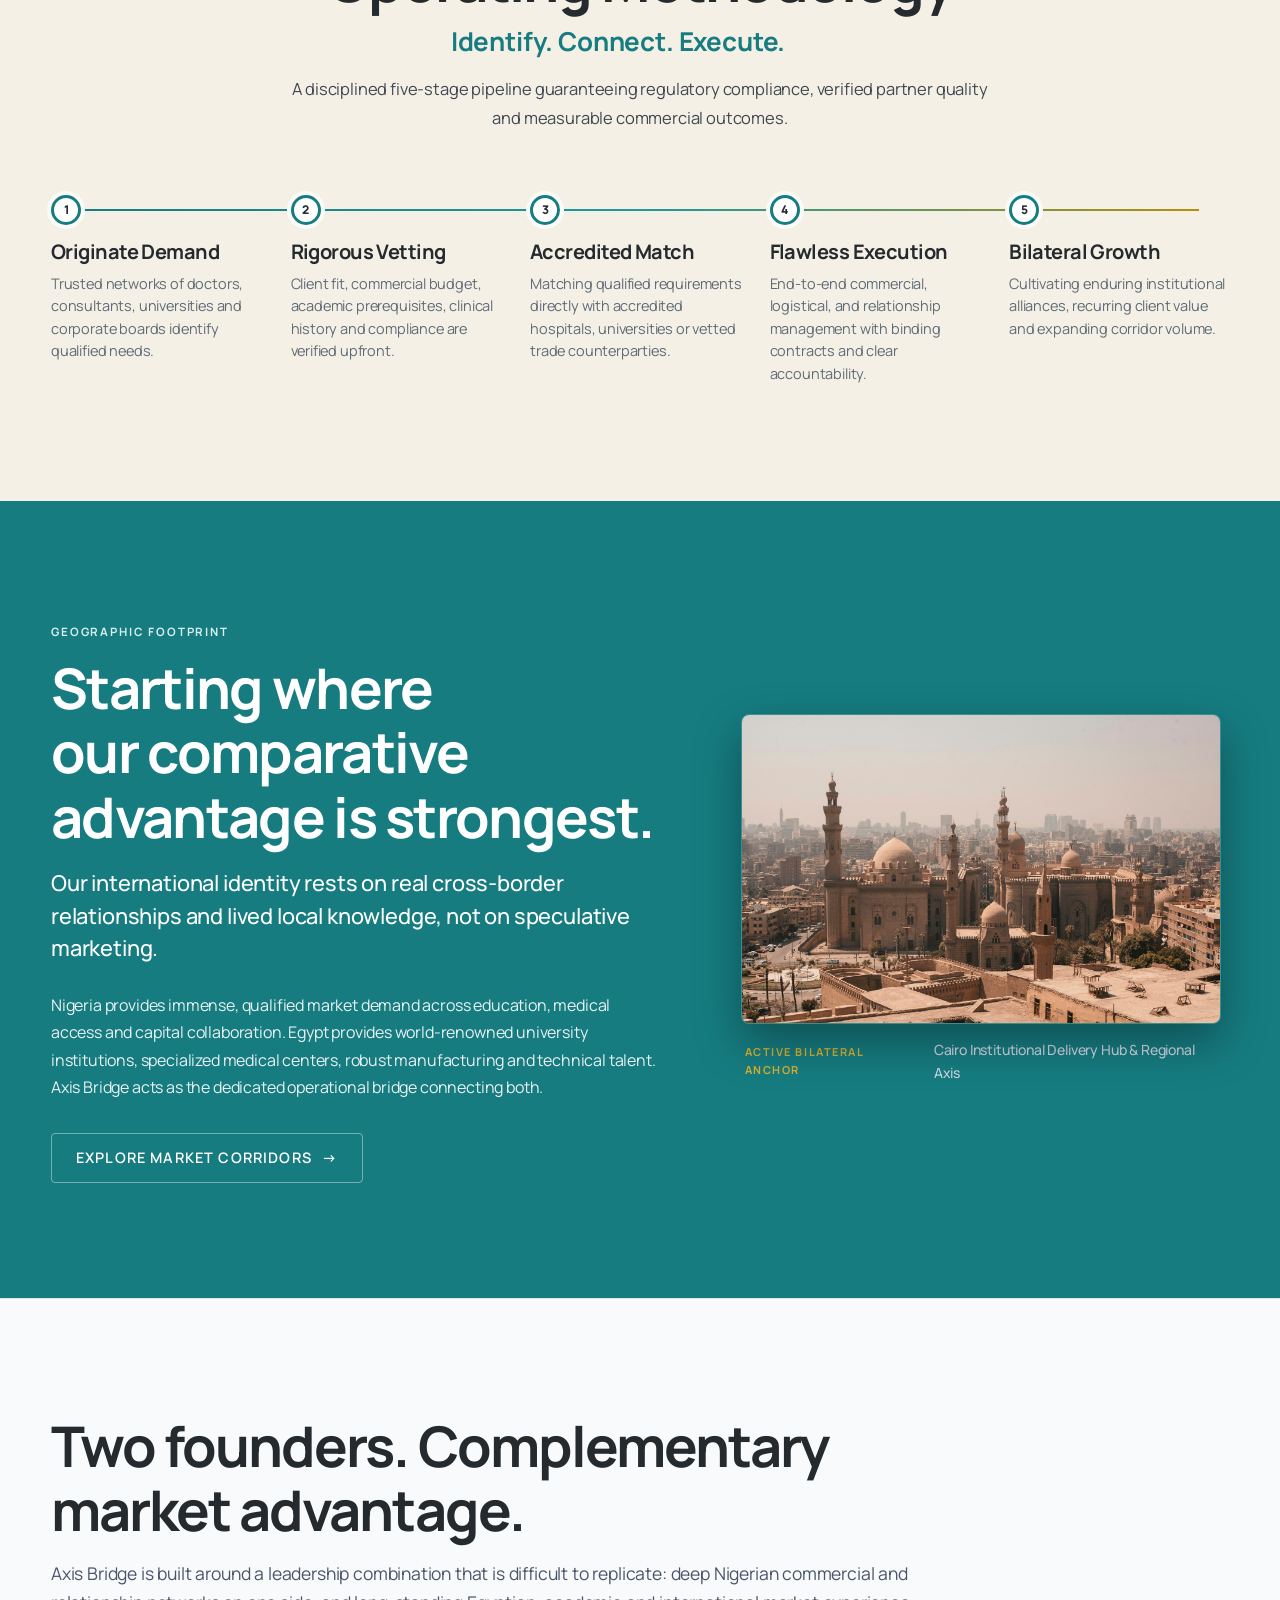
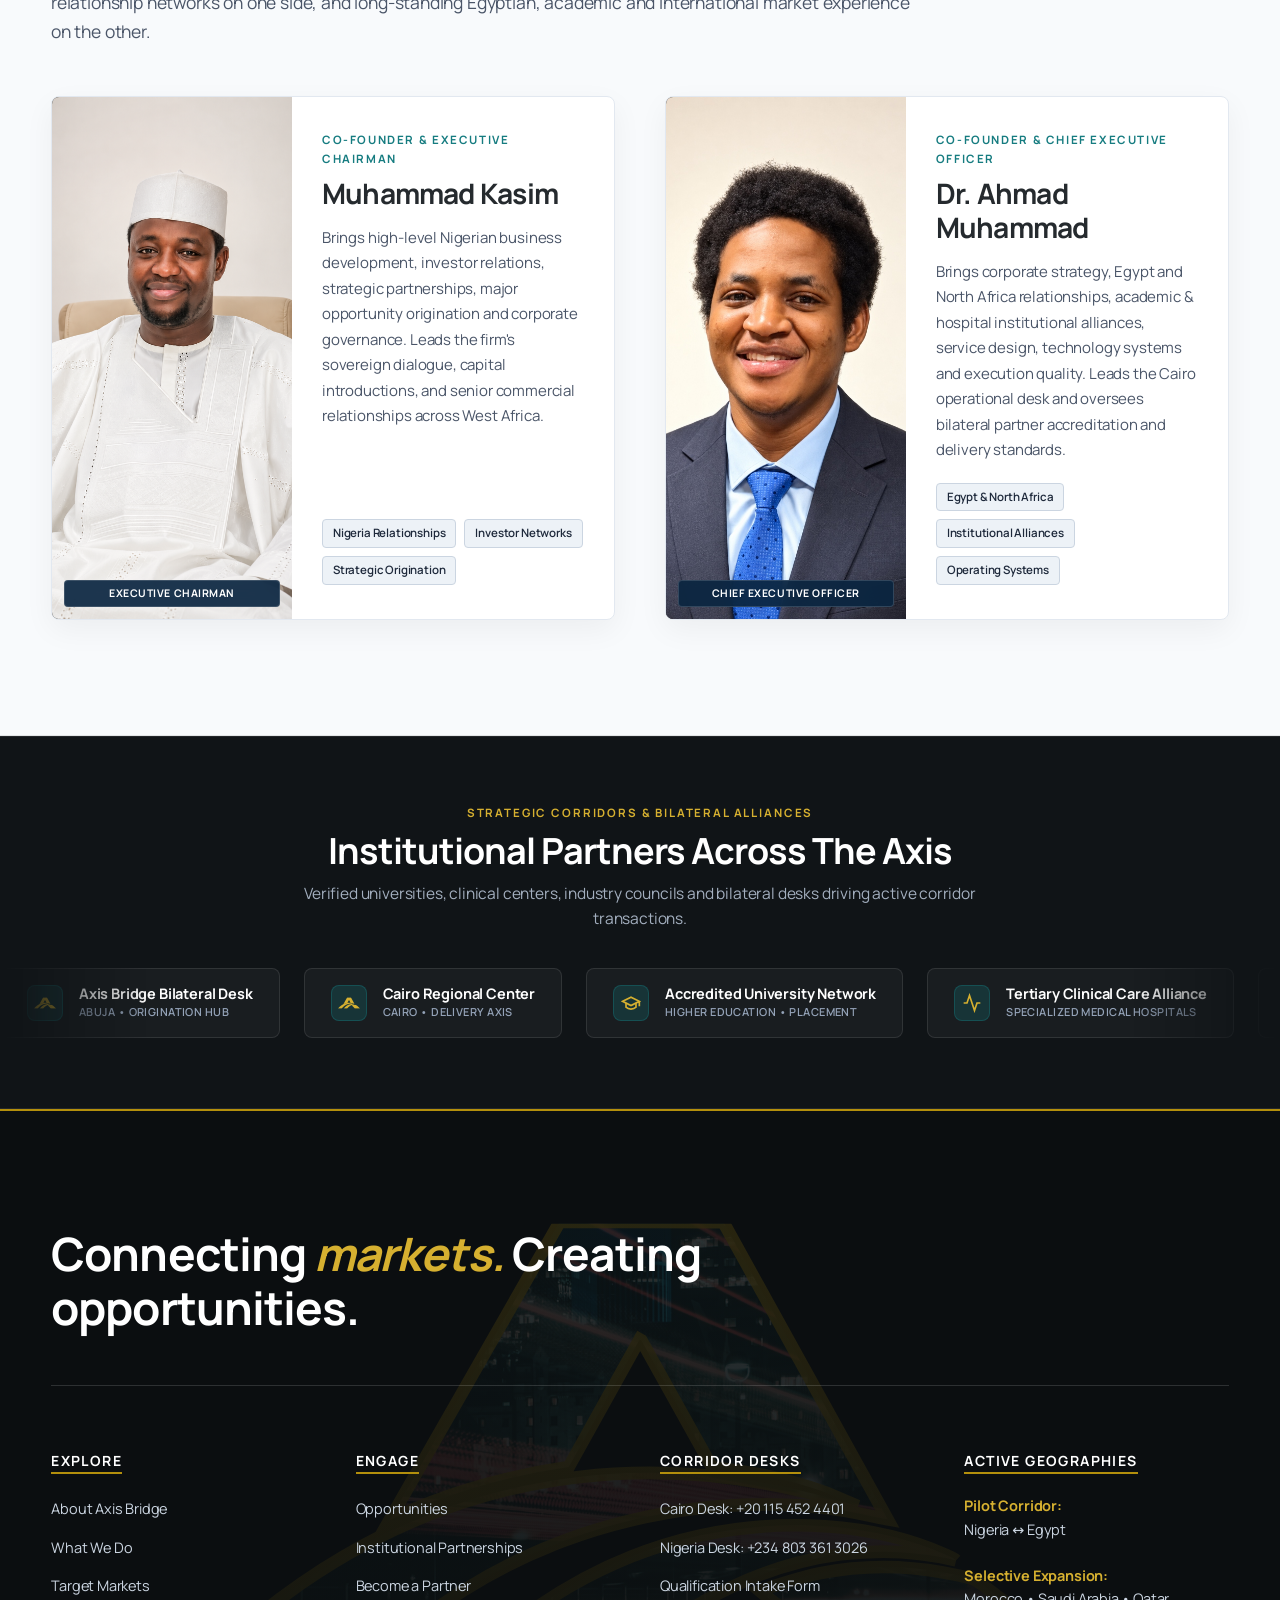
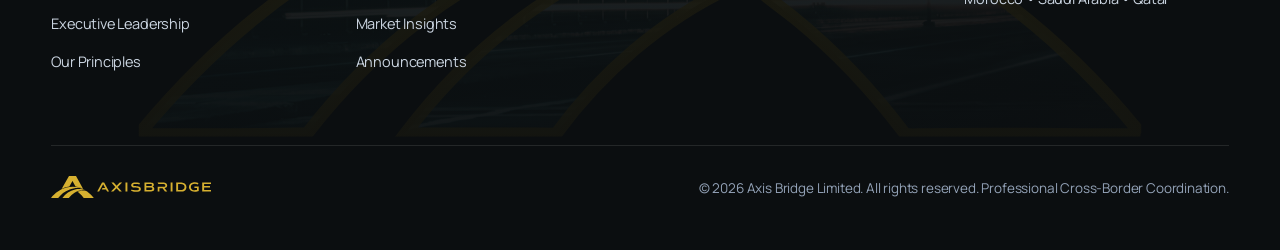
==== commit a56b462e: "Apply final homepage refinements: single-line hero text, 5 country flags, scroll & hover animations," ====
--- a/index.html
+++ b/index.html
@@ -85,19 +85,14 @@
 
       <!-- Hero Editorial Content & Corridor Elements -->
       <div class="container" style="position: relative; z-index: 10;">
-        <div class="hero-content">
-          <h1 class="display-title hero-animate-in" style="font-size: clamp(32px, 3.8vw, 46px); line-height: 1.18; margin-bottom: 14px; font-family: var(--font-display);">
-            Connecting Markets,<br>
-            <em style="color: #2DD4BF; font-style: normal;">Creating Opportunities.</em>
-          </h1>
+        <div class="hero-content" style="max-width: 1100px;">
+          <h1 class="display-title hero-animate-in" style="font-size: clamp(22px, 3.1vw, 42px); line-height: 1.2; margin-bottom: 14px; font-family: var(--font-display); white-space: nowrap;">Connecting Markets, <em style="color: #2DD4BF; font-style: normal;">Creating Opportunities.</em></h1>
 
           <div class="hero-narrative-block hero-animate-in">
             <p class="hero-credo" style="font-size: clamp(17px, 1.8vw, 22px); font-weight: 600; color: #FFFFFF; letter-spacing: -0.01em; margin-bottom: 10px;">
               Axis Bridge. Enduring Relationships.
             </p>
-            <p class="lead-text hero-animate-in" style="color: #CBD5E1; font-size: clamp(15px, 1.2vw, 16.5px); line-height: 1.65; max-width: 640px; margin-bottom: 24px;">
-              Turning trusted relationships and local market knowledge into structured, professional and commercially valuable cross-border business.
-            </p>
+            <p class="lead-text hero-animate-in" style="color: #CBD5E1; font-size: clamp(12px, 1.15vw, 15px); line-height: 1.5; max-width: 100%; white-space: nowrap; margin-bottom: 24px;">Turning trusted relationships and local market knowledge into structured, professional and commercially valuable cross-border business.</p>
           </div>
 
           <!-- Hero Action Pathways: Reduced Size with Subtly Transparent Backgrounds -->
@@ -110,49 +105,20 @@
             </a>
           </div>
 
-          <!-- Active Bilateral Anchors: Abuja, Benin, Lagos and Cairo Centered Horizontally -->
+          <!-- Five Country Markets: Nigeria, Egypt, Morocco, Saudi Arabia, Qatar -->
           <div class="bilateral-corridor-card hero-animate-in" style="margin-top: 30px; margin-bottom: 22px;">
-            <!-- Abuja -->
-            <a href="markets.html#active-corridor" class="corridor-node-btn" aria-label="Abuja Nigeria Bilateral Desk">
+            <!-- Nigeria -->
+            <a href="markets.html#markets-architecture" class="corridor-node-btn" aria-label="Nigeria Market Hub">
               <svg class="flag-icon" viewBox="0 0 36 24" width="24" height="16" aria-label="Flag of Nigeria">
                 <rect width="12" height="24" fill="#008751"/>
                 <rect x="12" width="12" height="24" fill="#FFFFFF"/>
                 <rect x="24" width="12" height="24" fill="#008751"/>
               </svg>
-              <div>
-                <div class="city">Abuja</div>
-                <div class="role">Origination Desk</div>
-              </div>
+              <div class="city">Nigeria</div>
             </a>
 
-            <!-- Benin -->
-            <a href="markets.html#active-corridor" class="corridor-node-btn" aria-label="Benin Regional Hub">
-              <svg class="flag-icon" viewBox="0 0 36 24" width="24" height="16" aria-label="Flag of Regional Axis">
-                <rect width="12" height="24" fill="#008751"/>
-                <rect x="12" width="12" height="24" fill="#FFFFFF"/>
-                <rect x="24" width="12" height="24" fill="#008751"/>
-              </svg>
-              <div>
-                <div class="city">Benin</div>
-                <div class="role">Regional Hub</div>
-              </div>
-            </a>
-
-            <!-- Lagos -->
-            <a href="markets.html#active-corridor" class="corridor-node-btn" aria-label="Lagos Commercial Intake Desk">
-              <svg class="flag-icon" viewBox="0 0 36 24" width="24" height="16" aria-label="Flag of Nigeria">
-                <rect width="12" height="24" fill="#008751"/>
-                <rect x="12" width="12" height="24" fill="#FFFFFF"/>
-                <rect x="24" width="12" height="24" fill="#008751"/>
-              </svg>
-              <div>
-                <div class="city">Lagos</div>
-                <div class="role">Commercial Desk</div>
-              </div>
-            </a>
-
-            <!-- Cairo -->
-            <a href="markets.html#active-corridor" class="corridor-node-btn" aria-label="Cairo Egypt Bilateral Delivery Hub">
+            <!-- Egypt -->
+            <a href="markets.html#markets-architecture" class="corridor-node-btn" aria-label="Egypt Market Hub">
               <svg class="flag-icon" viewBox="0 0 36 24" width="24" height="16" aria-label="Flag of Egypt">
                 <rect width="36" height="8" fill="#C8102E"/>
                 <rect y="8" width="36" height="8" fill="#FFFFFF"/>
@@ -160,10 +126,35 @@
                 <path d="M16 10h4l.6 2.4-1.2 1.6h-2.8l-1.2-1.6z" fill="#C09300"/>
                 <circle cx="18" cy="11.2" r="1" fill="#B38F0C"/>
               </svg>
-              <div>
-                <div class="city">Cairo</div>
-                <div class="role">Delivery Hub</div>
-              </div>
+              <div class="city">Egypt</div>
+            </a>
+
+            <!-- Morocco -->
+            <a href="markets.html#markets-architecture" class="corridor-node-btn" aria-label="Morocco Market Hub">
+              <svg class="flag-icon" viewBox="0 0 36 24" width="24" height="16" aria-label="Flag of Morocco">
+                <rect width="36" height="24" fill="#C1272D"/>
+                <polygon points="18,5.5 20.8,14.2 13.5,8.8 22.5,8.8 15.2,14.2" fill="none" stroke="#006233" stroke-width="1.3"/>
+              </svg>
+              <div class="city">Morocco</div>
+            </a>
+
+            <!-- Saudi Arabia -->
+            <a href="markets.html#markets-architecture" class="corridor-node-btn" aria-label="Saudi Arabia Market Hub">
+              <svg class="flag-icon" viewBox="0 0 36 24" width="24" height="16" aria-label="Flag of Saudi Arabia">
+                <rect width="36" height="24" fill="#006C35"/>
+                <path d="M10 8h16M11 11h14M13 13h10" stroke="#FFFFFF" stroke-width="1.2" stroke-linecap="round"/>
+                <path d="M11 16h14M12 15v2" stroke="#FFFFFF" stroke-width="1.2" stroke-linecap="round"/>
+              </svg>
+              <div class="city">Saudi Arabia</div>
+            </a>
+
+            <!-- Qatar -->
+            <a href="markets.html#markets-architecture" class="corridor-node-btn" aria-label="Qatar Market Hub">
+              <svg class="flag-icon" viewBox="0 0 36 24" width="24" height="16" aria-label="Flag of Qatar">
+                <rect width="36" height="24" fill="#8A1538"/>
+                <path d="M0 0h12l3 1.33-3 1.34 3 1.33-3 1.34 3 1.33-3 1.34 3 1.33-3 1.34 3 1.33-3 1.34 3 1.33-3 1.34 3 1.33-3 1.34 3 1.33-3 1.34H0z" fill="#FFFFFF"/>
+              </svg>
+              <div class="city">Qatar</div>
             </a>
           </div>
 
@@ -285,7 +276,7 @@
 
       <div class="container">
         <div class="reveal" style="max-width: 860px; margin-bottom: 20px;">
-          <div class="kicker kicker-gold">Core Bilateral Domains</div>
+          
           <h2 class="display-title" style="color: #FFFFFF; font-size: clamp(38px, 5vw, 64px); line-height: 1.1; margin-bottom: 16px;">Five Business Pillars</h2>
           <p class="lead-text" style="color: var(--gold-light); font-weight: 600; font-size: clamp(20px, 2.3vw, 26px); margin-bottom: 12px;">
             Five Focused Areas, One Unified Cross-Border Platform.
--- a/assets/css/main.css
+++ b/assets/css/main.css
@@ -4574,3 +4574,185 @@
   position: relative;
   z-index: 2;
 }
+
+
+/* ==========================================================================
+   HOMEPAGE FINAL REFINEMENTS & ANIMATIONS
+   1. Hero text subtle flowing entrance
+   2. 5 Country Flags layout & responsive glow
+   3. Who We Are smooth entrance animation
+   4. Key Figures scroll-triggered entrance
+   5. Five Business Pillars scroll-triggered cascade & subtle hover
+   ========================================================================== */
+
+/* Hero Text Flowing Silk Entrance */
+@keyframes heroFlowIn {
+  0% {
+    opacity: 0;
+    transform: translateY(22px);
+    filter: blur(4px);
+  }
+  60% {
+    filter: blur(0px);
+  }
+  100% {
+    opacity: 1;
+    transform: translateY(0);
+    filter: blur(0px);
+  }
+}
+
+.hero-animate-in {
+  opacity: 0;
+  transform: translateY(22px);
+  animation: heroFlowIn 1.05s cubic-bezier(0.22, 1, 0.36, 1) forwards;
+  will-change: opacity, transform, filter;
+}
+.hero-animate-in:nth-child(1) { animation-delay: 0.10s; }
+.hero-animate-in:nth-child(2) { animation-delay: 0.28s; }
+.hero-animate-in:nth-child(3) { animation-delay: 0.46s; }
+.hero-animate-in:nth-child(4) { animation-delay: 0.64s; }
+.hero-animate-in:nth-child(5) { animation-delay: 0.82s; }
+
+/* 5 Country Flags Hero Dock */
+.bilateral-corridor-card {
+  max-width: 960px !important;
+  margin: 28px auto 22px !important;
+  display: flex !important;
+  align-items: center !important;
+  justify-content: center !important;
+  gap: 12px !important;
+  flex-wrap: wrap !important;
+}
+
+.corridor-node-btn {
+  display: inline-flex !important;
+  align-items: center !important;
+  justify-content: center !important;
+  gap: 10px !important;
+  padding: 9px 18px !important;
+  min-width: 130px !important;
+  background: #FFFFFF !important;
+  border: 1px solid rgba(22, 124, 128, 0.35) !important;
+  border-radius: var(--radius-sm) !important;
+  color: #0A2540 !important;
+  text-decoration: none !important;
+  transition: all 0.3s cubic-bezier(0.16, 1, 0.3, 1) !important;
+  box-shadow: 0 4px 16px rgba(22, 124, 128, 0.2), 0 0 12px rgba(45, 212, 191, 0.15) !important;
+}
+
+.corridor-node-btn:hover {
+  background: #FFFFFF !important;
+  border-color: #2DD4BF !important;
+  transform: translateY(-3px) scale(1.03) !important;
+  box-shadow: 0 8px 24px rgba(22, 124, 128, 0.35), 0 0 20px rgba(45, 212, 191, 0.35) !important;
+}
+
+.corridor-node-btn .city {
+  font-size: 14px !important;
+  font-weight: 700 !important;
+  color: #0A2540 !important;
+  line-height: 1.2 !important;
+  letter-spacing: -0.01em !important;
+}
+
+/* Who We Are Smooth Entrance Animation */
+#who-we-are .reveal {
+  opacity: 0;
+  transform: translateY(28px);
+  transition: opacity 0.9s cubic-bezier(0.22, 1, 0.36, 1), transform 0.9s cubic-bezier(0.22, 1, 0.36, 1);
+  will-change: opacity, transform;
+}
+
+#who-we-are .reveal.in-view {
+  opacity: 1;
+  transform: translateY(0);
+}
+
+#who-we-are .who-we-are-text.reveal.in-view {
+  transition-delay: 0.12s;
+}
+
+#who-we-are .who-we-are-visual.reveal.in-view {
+  transition-delay: 0.26s;
+}
+
+/* Key Figures Scroll-Triggered Entrance */
+.stats-strip-item {
+  opacity: 0;
+  transform: translateY(24px) scale(0.96);
+  transition: opacity 0.75s cubic-bezier(0.22, 1, 0.36, 1),
+              transform 0.75s cubic-bezier(0.22, 1, 0.36, 1),
+              background var(--transition-smooth),
+              box-shadow var(--transition-smooth) !important;
+}
+
+.stats-strip-item.stat-visible {
+  opacity: 1;
+  transform: translateY(0) scale(1);
+}
+
+.stats-strip-item:nth-child(1).stat-visible { transition-delay: 0.08s; }
+.stats-strip-item:nth-child(2).stat-visible { transition-delay: 0.22s; }
+.stats-strip-item:nth-child(3).stat-visible { transition-delay: 0.36s; }
+.stats-strip-item:nth-child(4).stat-visible { transition-delay: 0.50s; }
+
+.stats-strip-item.stat-visible .stat-value {
+  animation: statNumberPop 0.85s cubic-bezier(0.34, 1.56, 0.64, 1) backwards;
+}
+
+@keyframes statNumberPop {
+  0% {
+    opacity: 0;
+    transform: scale(0.65) translateY(10px);
+  }
+  100% {
+    opacity: 1;
+    transform: scale(1) translateY(0);
+  }
+}
+
+/* Five Business Pillars Scroll-Triggered Cascade & Subtle Hover */
+.pillars-nexus-grid .pillar-nexus-card {
+  opacity: 0;
+  transform: translateY(32px);
+  transition: opacity 0.8s cubic-bezier(0.22, 1, 0.36, 1),
+              transform 0.8s cubic-bezier(0.22, 1, 0.36, 1),
+              background 0.35s ease,
+              border-color 0.35s ease,
+              box-shadow 0.35s ease !important;
+}
+
+.pillars-nexus-grid.in-view .pillar-nexus-card {
+  opacity: 1;
+  transform: translateY(0);
+}
+
+.pillars-nexus-grid.in-view .pillar-nexus-card:nth-child(1) { transition-delay: 0.10s; }
+.pillars-nexus-grid.in-view .pillar-nexus-card:nth-child(2) { transition-delay: 0.22s; }
+.pillars-nexus-grid.in-view .pillar-nexus-card:nth-child(3) { transition-delay: 0.34s; }
+.pillars-nexus-grid.in-view .pillar-nexus-card:nth-child(4) { transition-delay: 0.46s; }
+.pillars-nexus-grid.in-view .pillar-nexus-card:nth-child(5) { transition-delay: 0.58s; }
+
+.pillars-nexus-grid.in-view .pillar-nexus-card:hover {
+  transform: translateY(-8px) scale(1.02) !important;
+  background: linear-gradient(180deg, rgba(255, 255, 255, 0.20) 0%, rgba(255, 255, 255, 0.08) 100%) !important;
+  border-color: rgba(45, 212, 191, 0.6) !important;
+  border-top-color: #FFFFFF !important;
+  box-shadow: 0 20px 48px rgba(0, 0, 0, 0.38), 0 0 28px rgba(45, 212, 191, 0.3) !important;
+}
+
+@media (max-width: 768px) {
+  .hero-content .display-title {
+    white-space: normal !important;
+    font-size: clamp(24px, 6vw, 36px) !important;
+  }
+  .hero-content .lead-text {
+    white-space: normal !important;
+    font-size: 14.5px !important;
+  }
+  .corridor-node-btn {
+    min-width: 110px !important;
+    padding: 8px 14px !important;
+  }
+}
